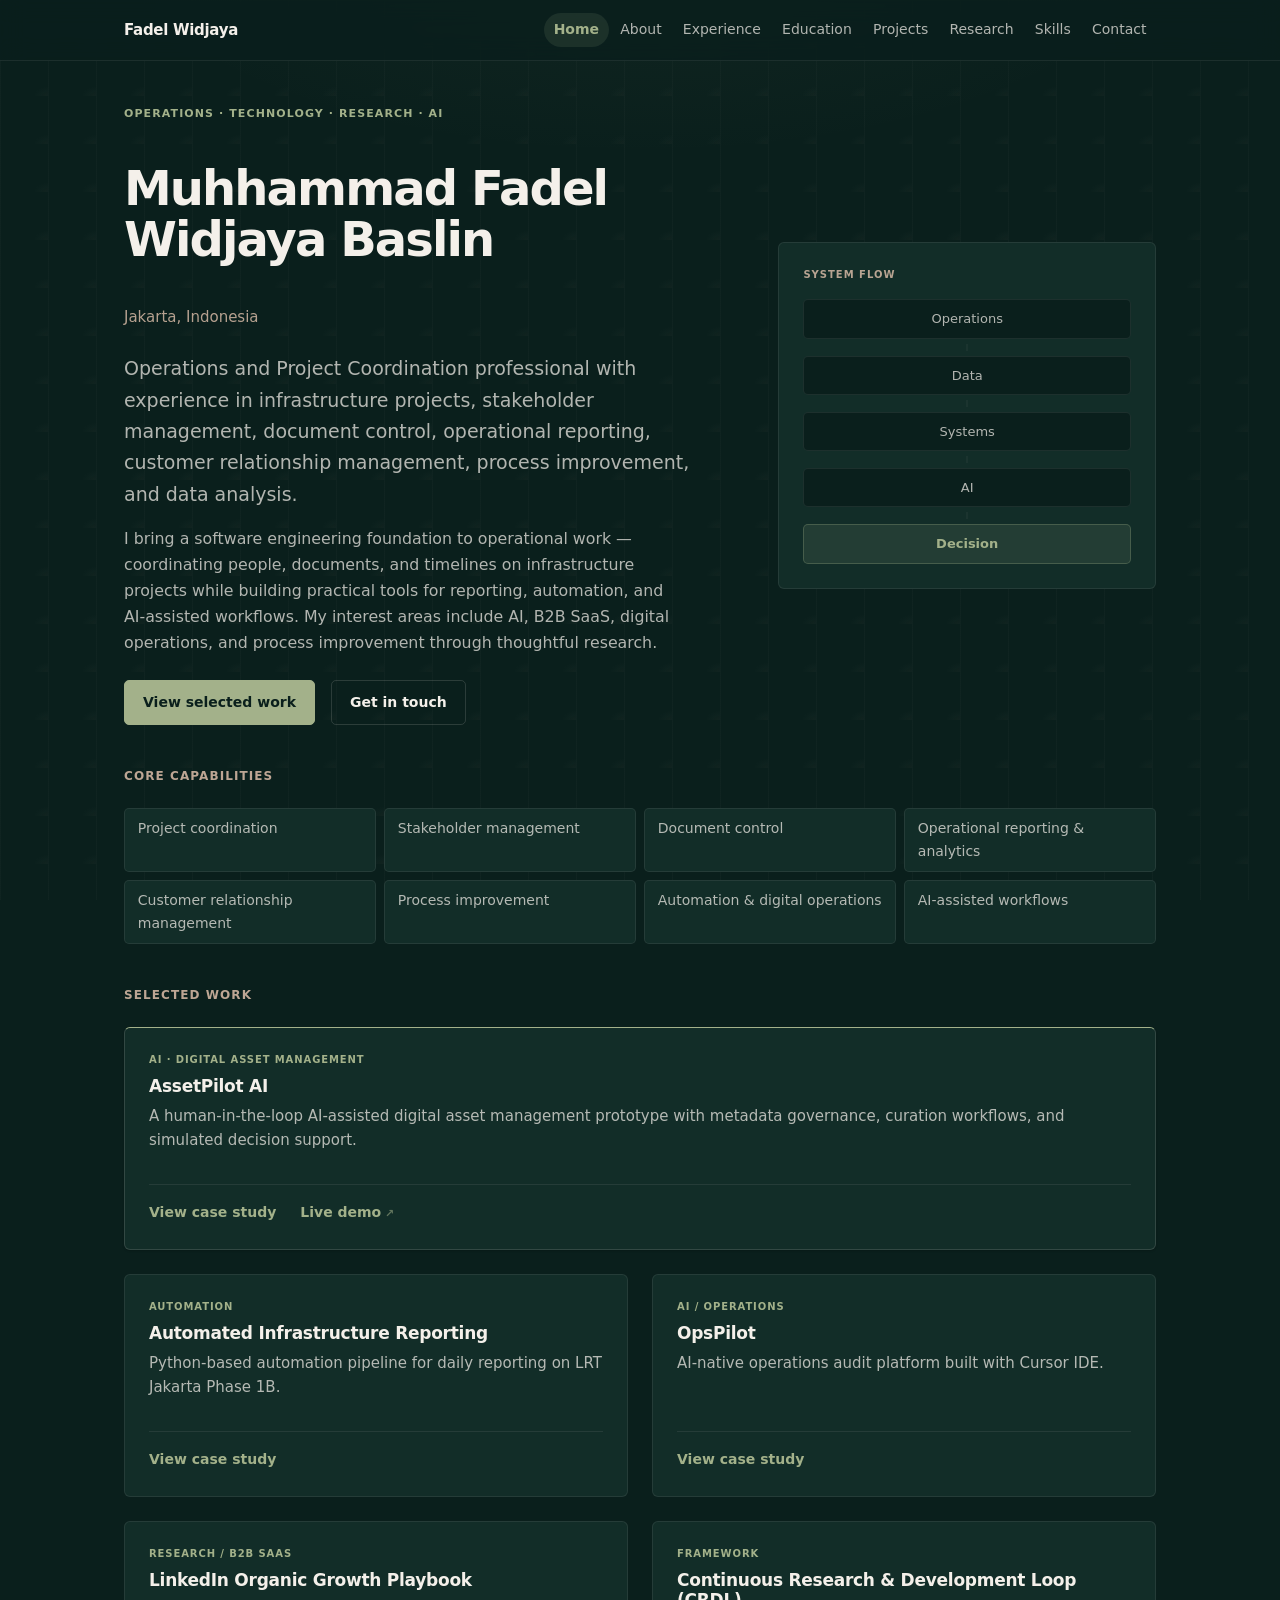
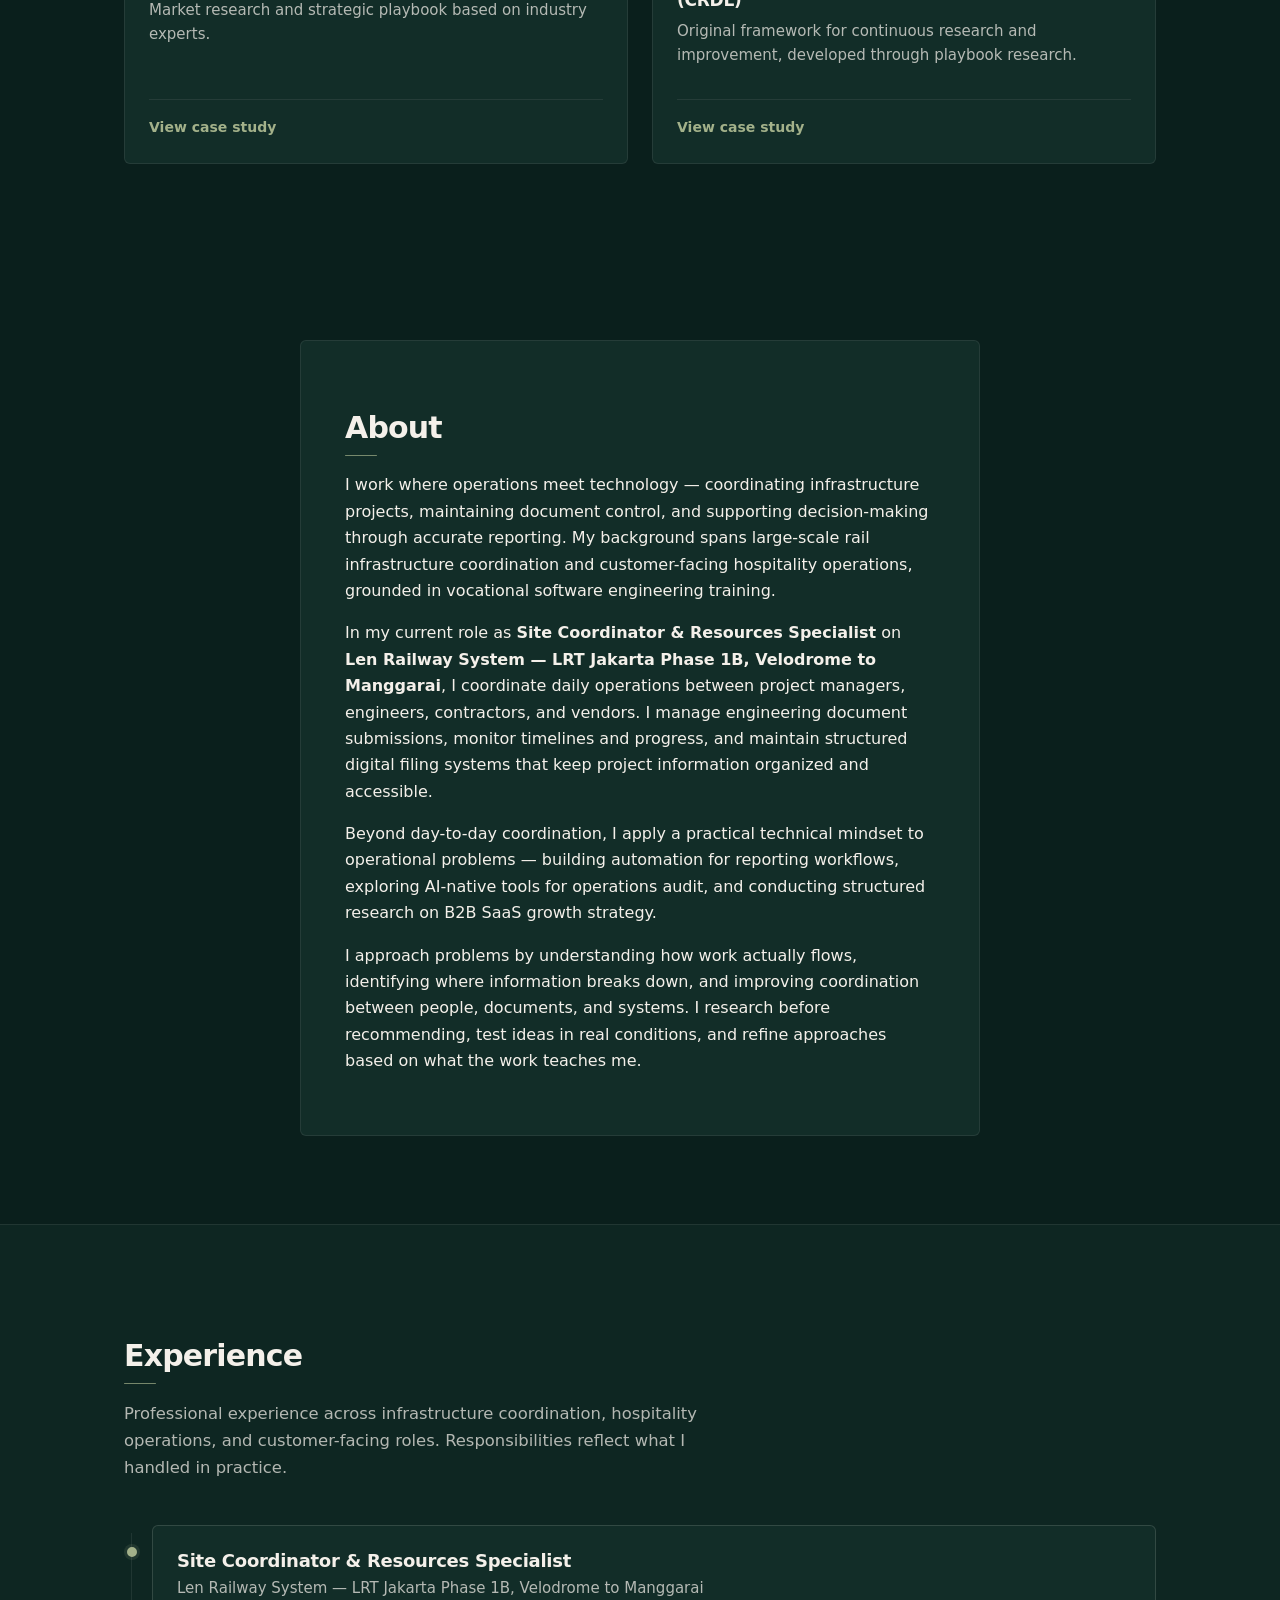
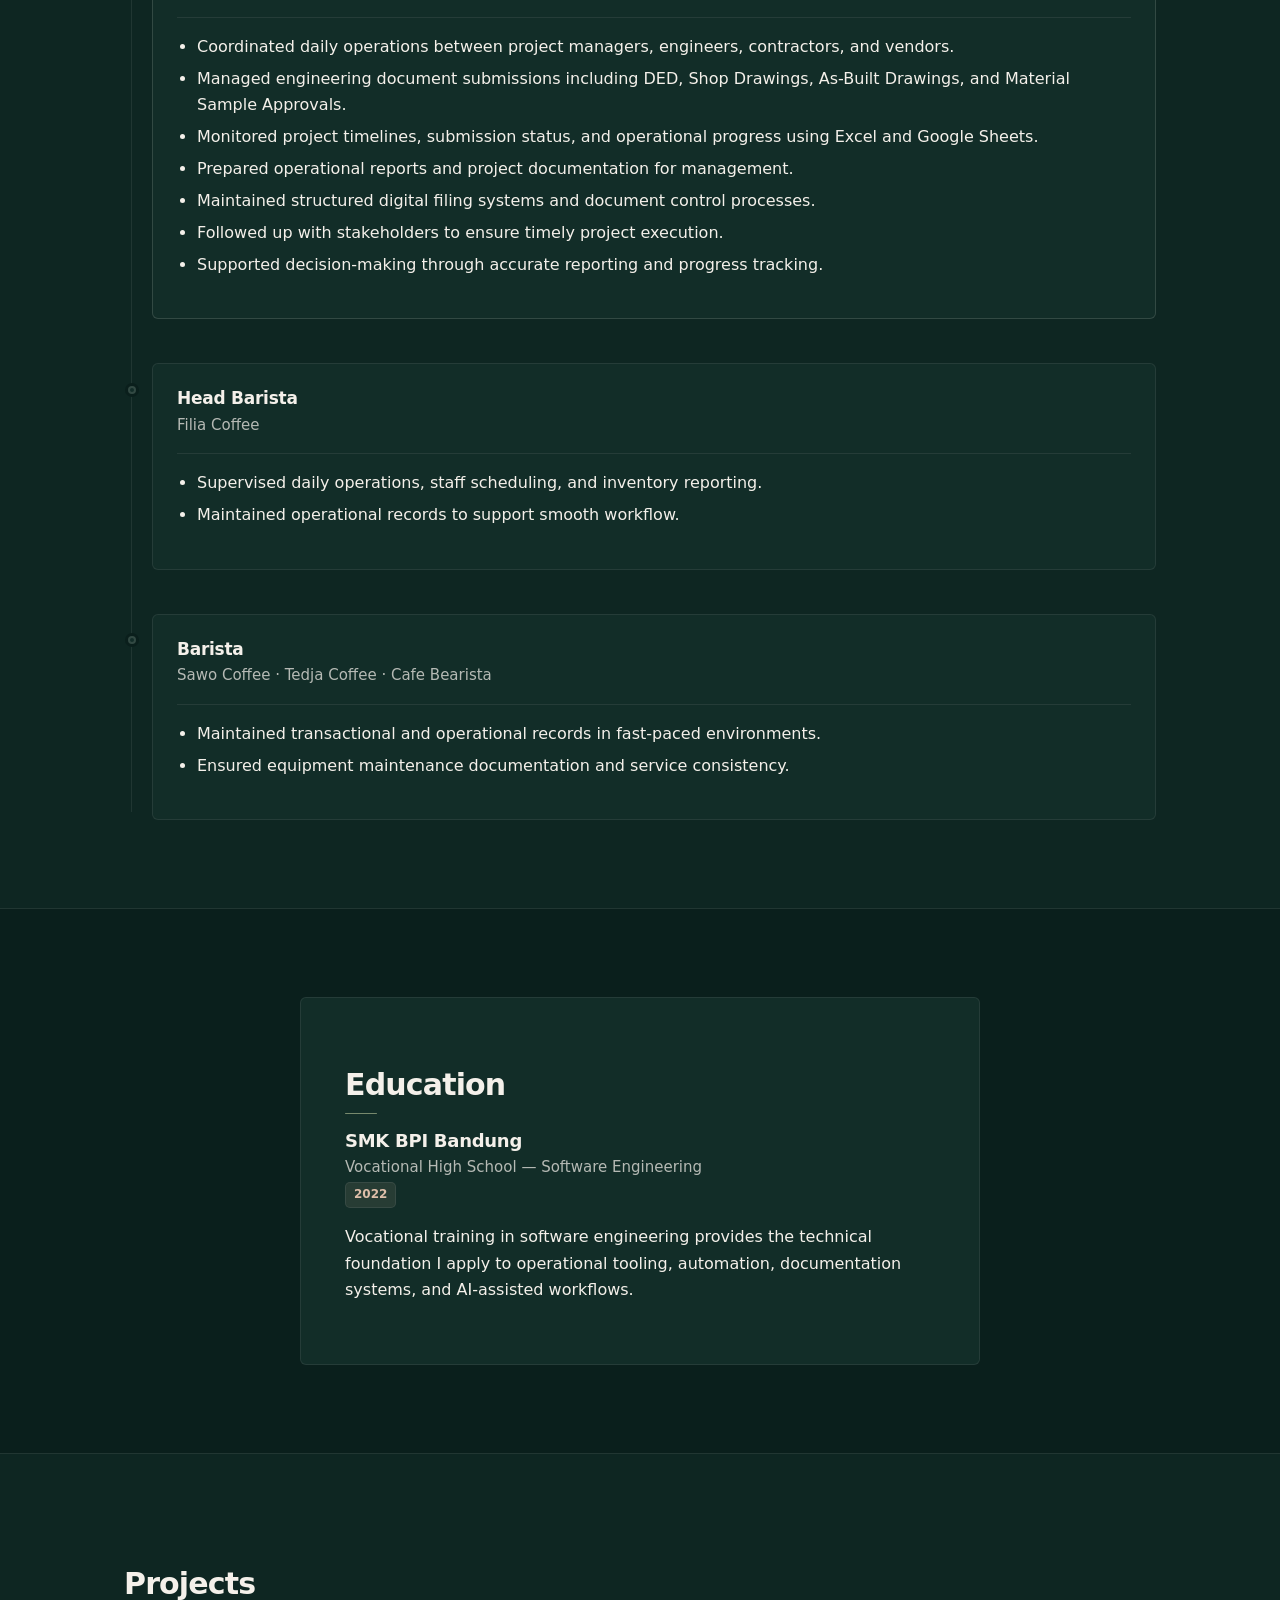
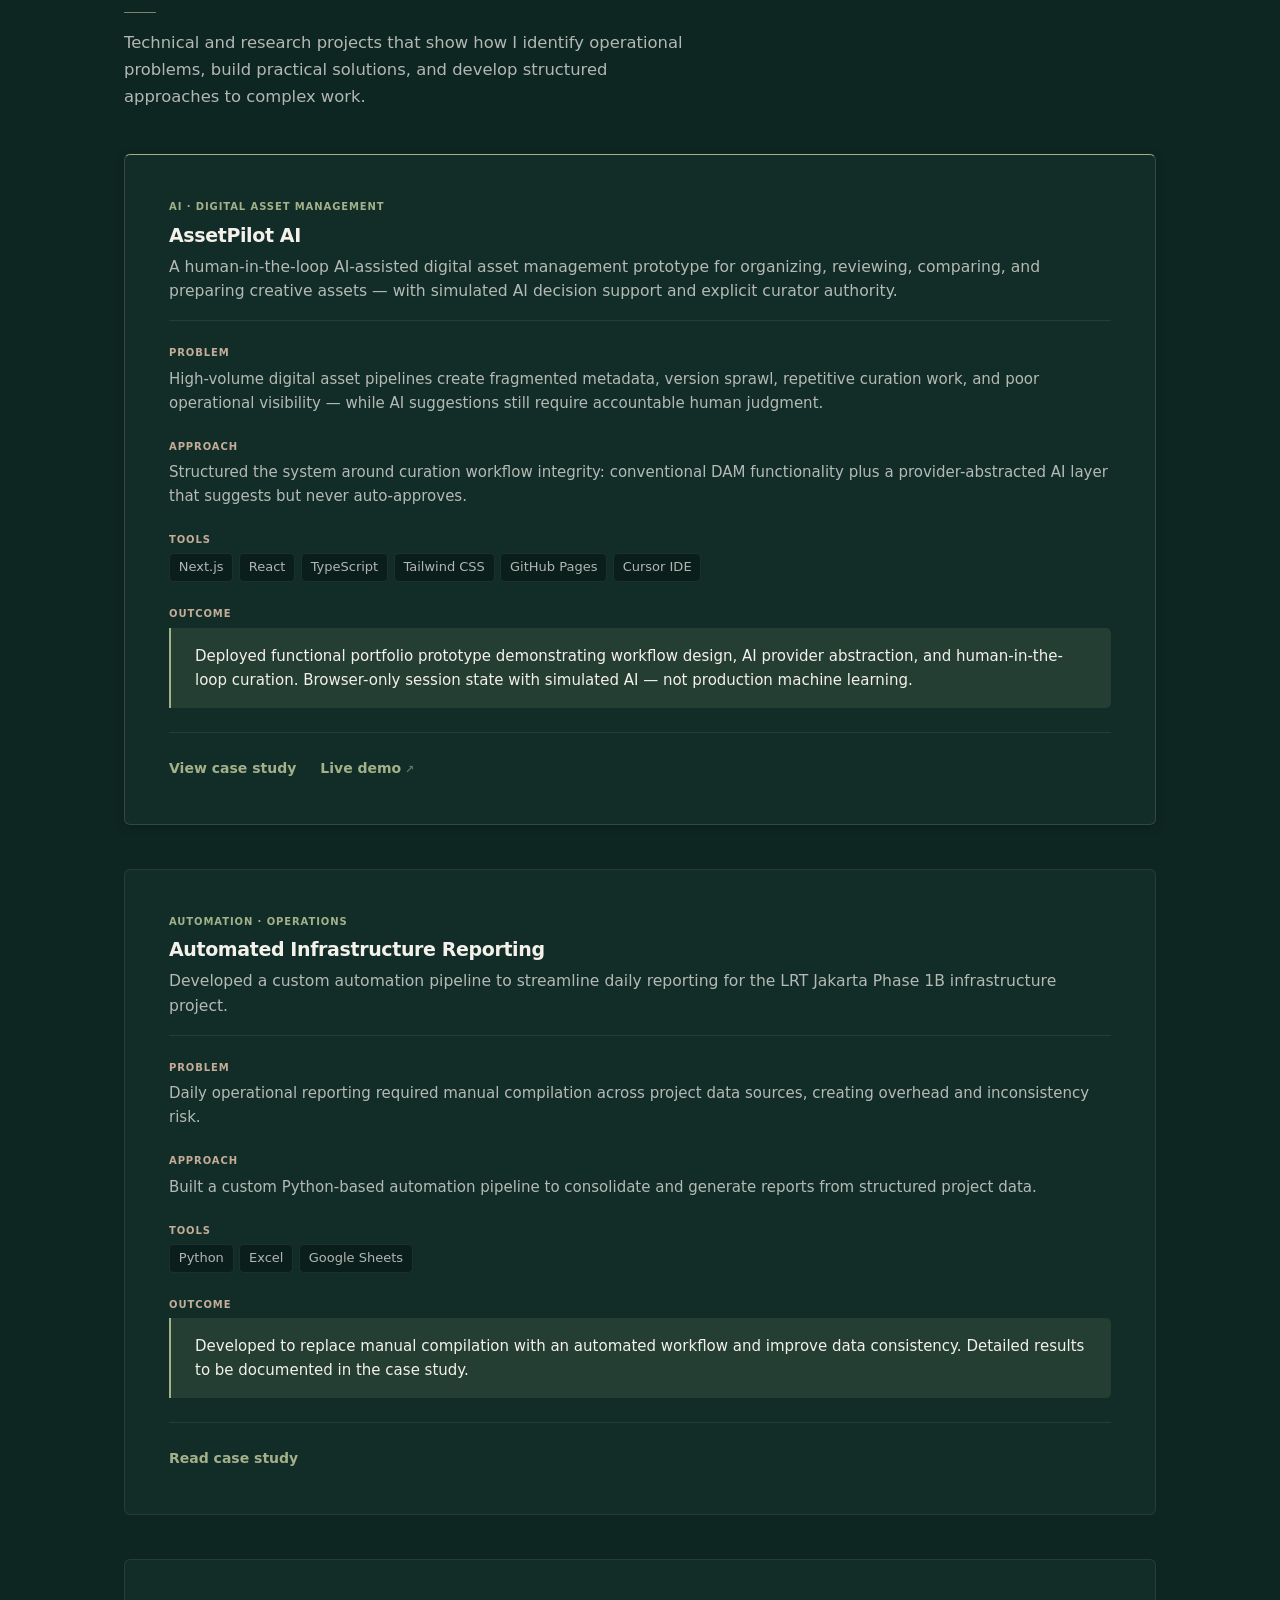
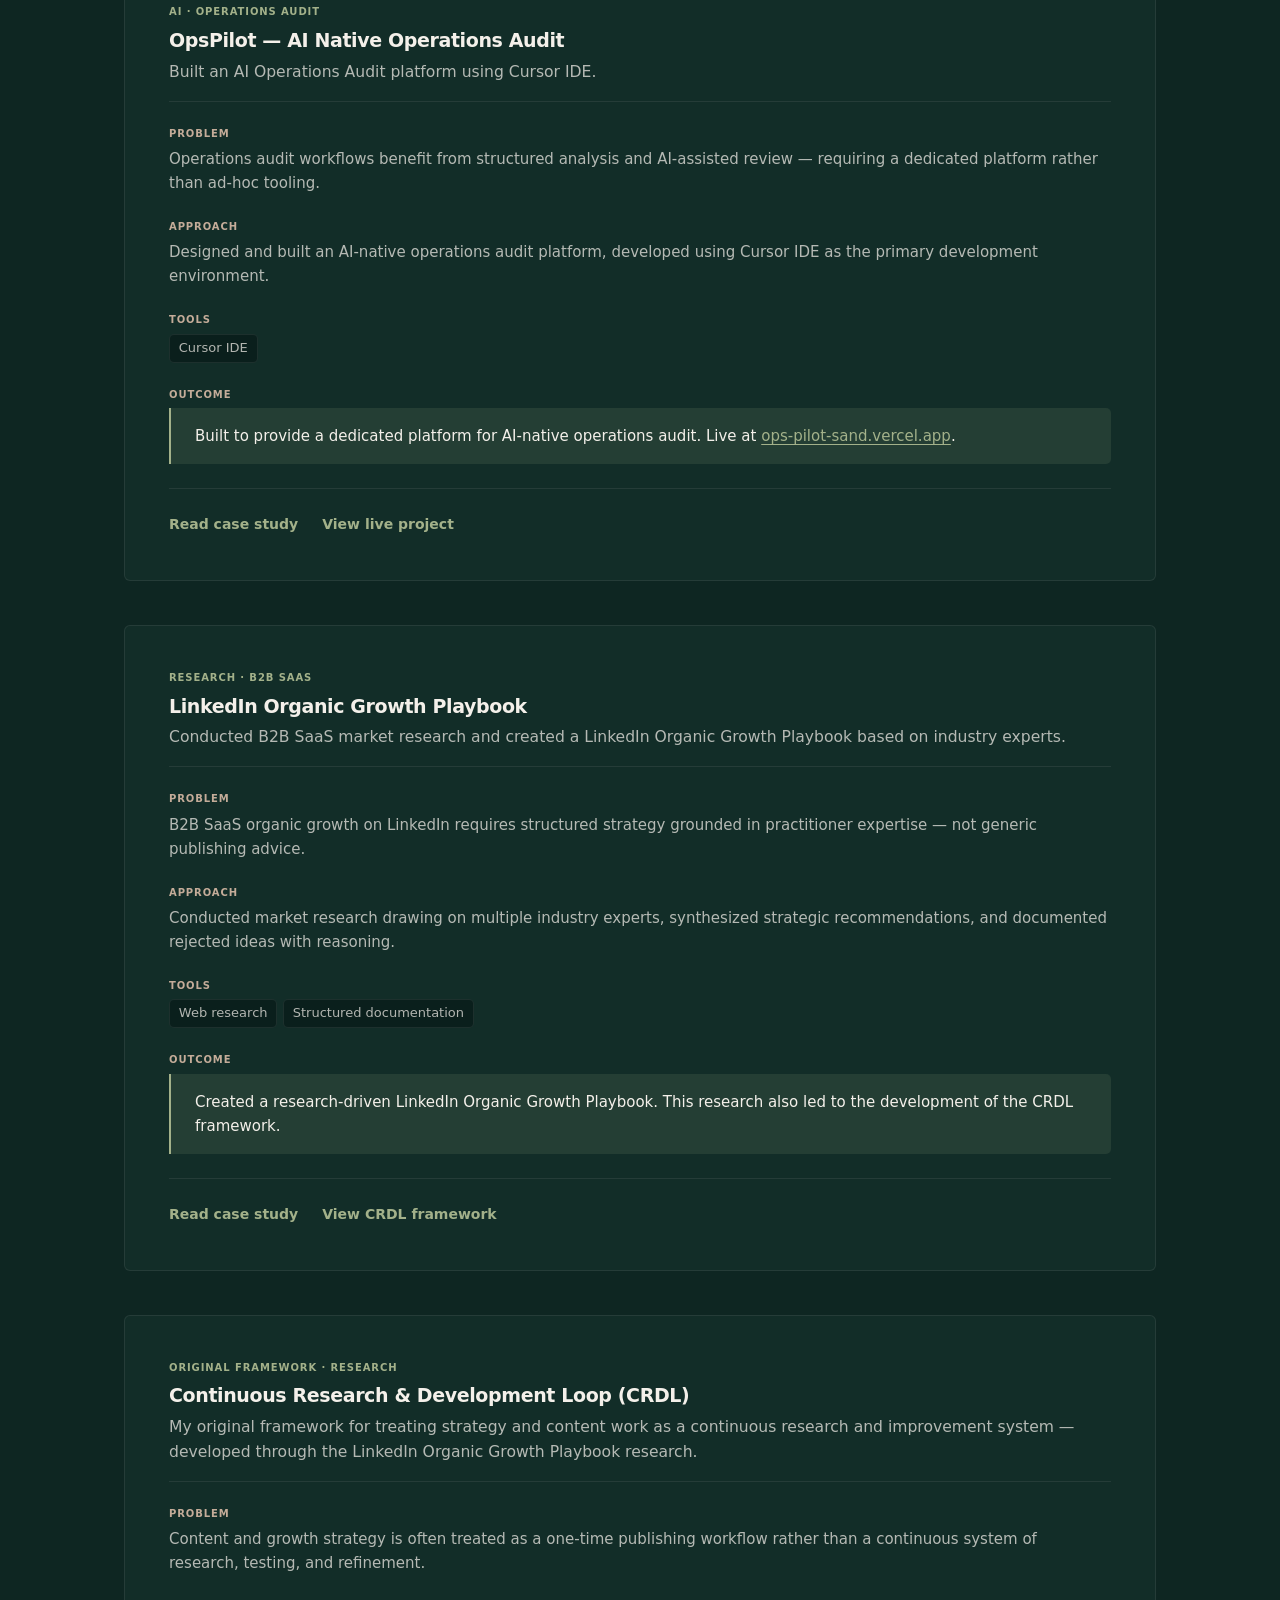
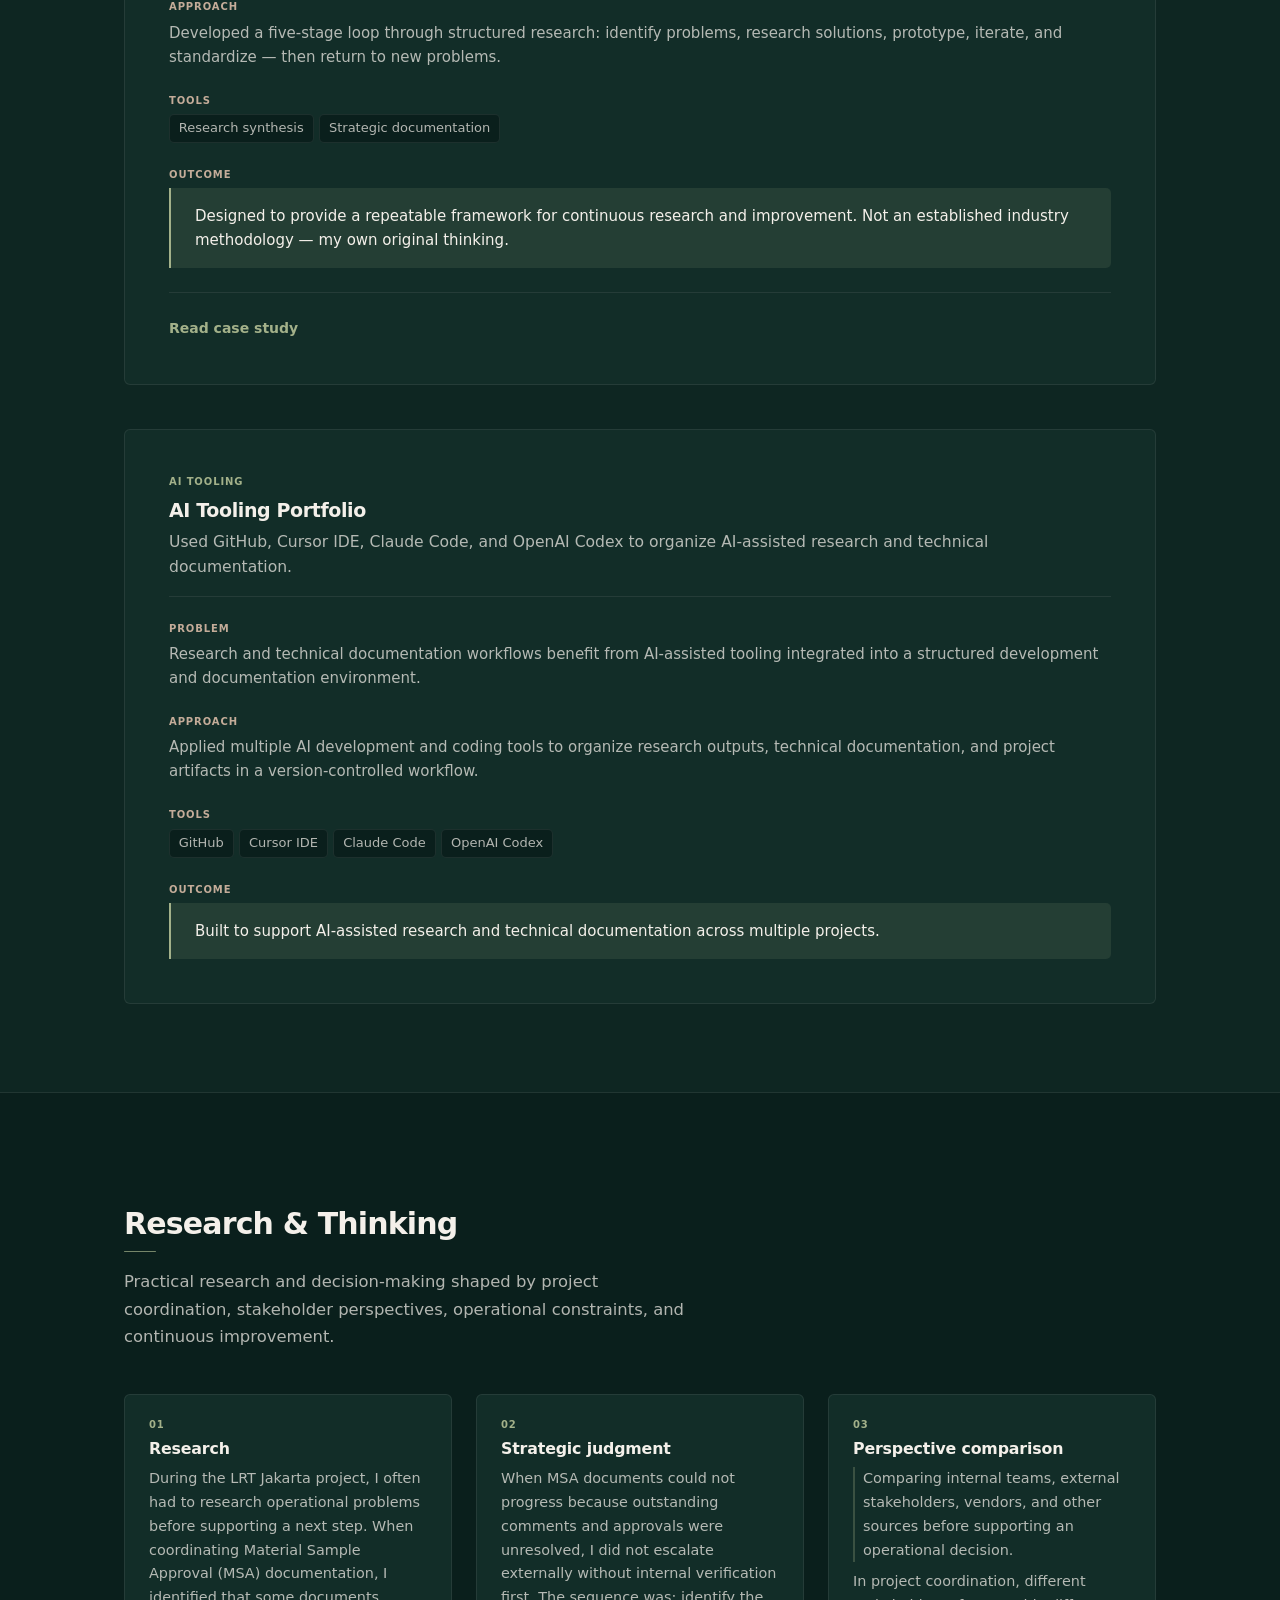
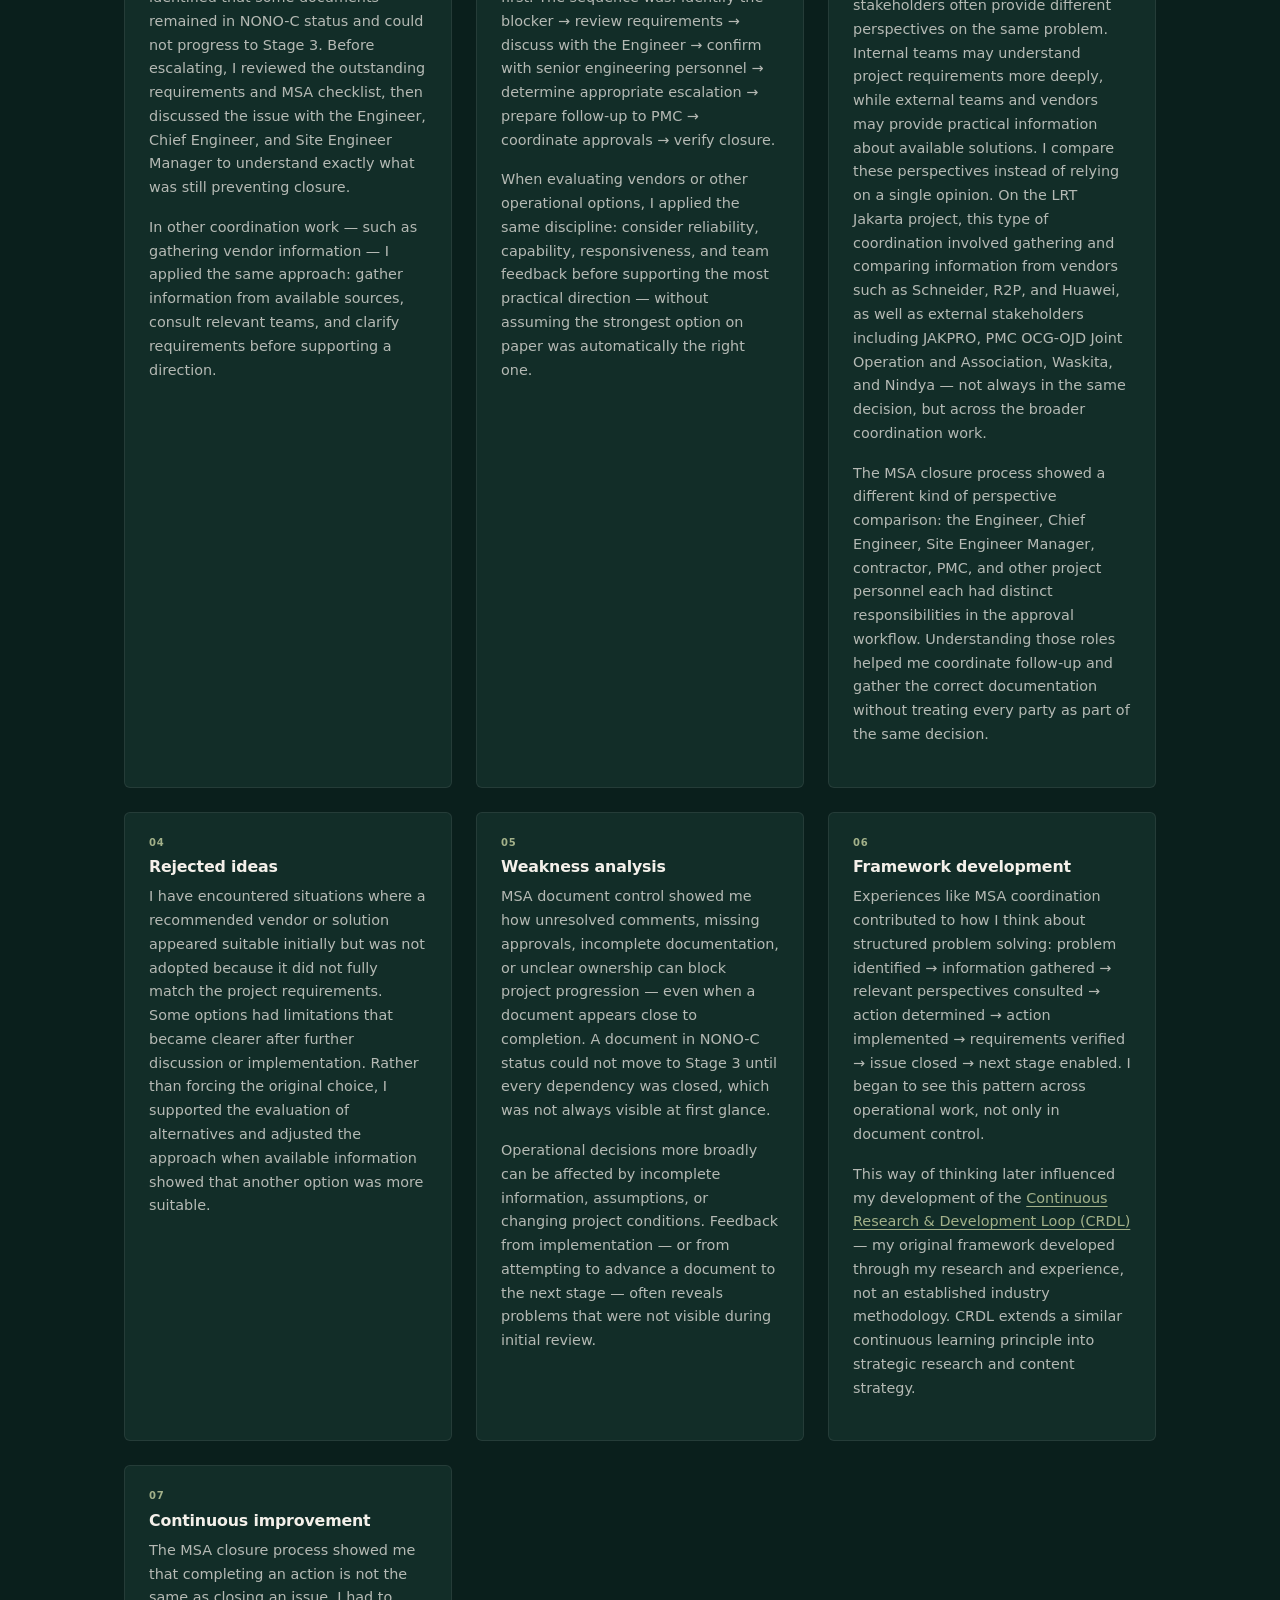
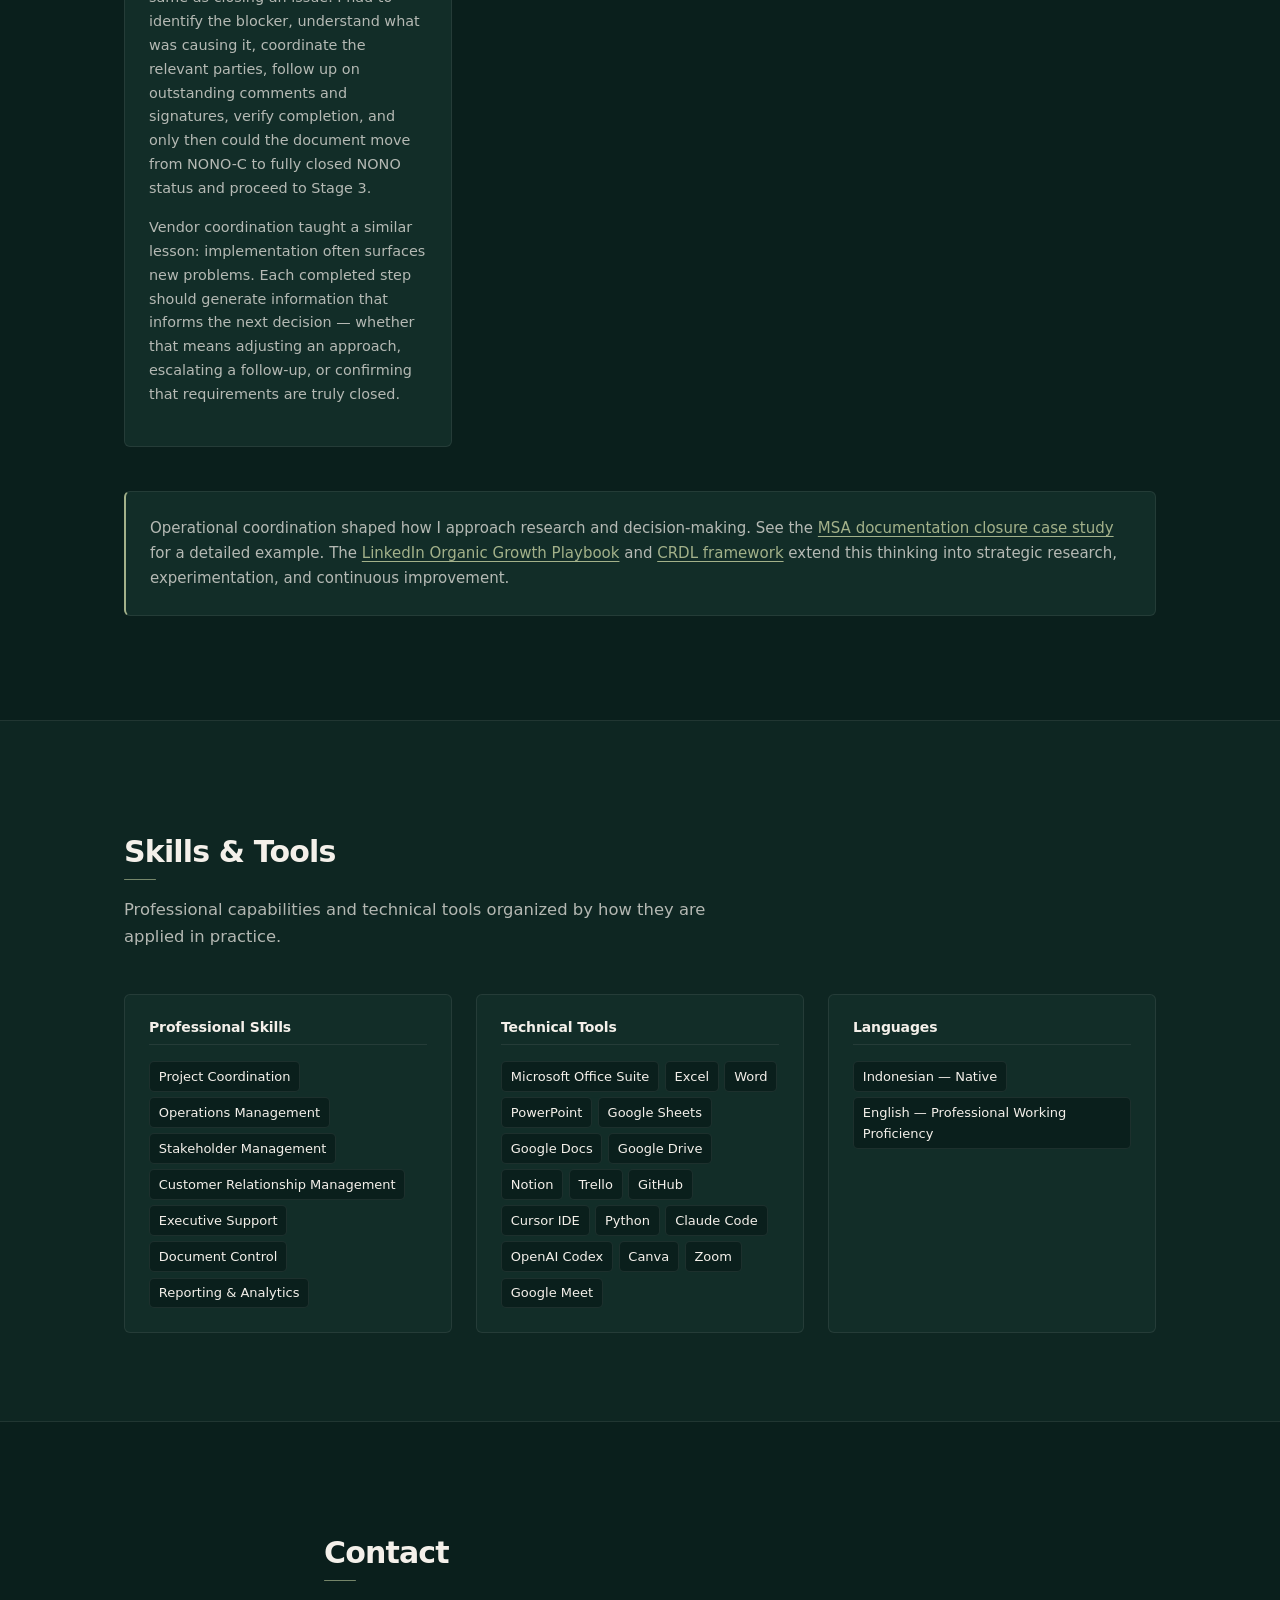
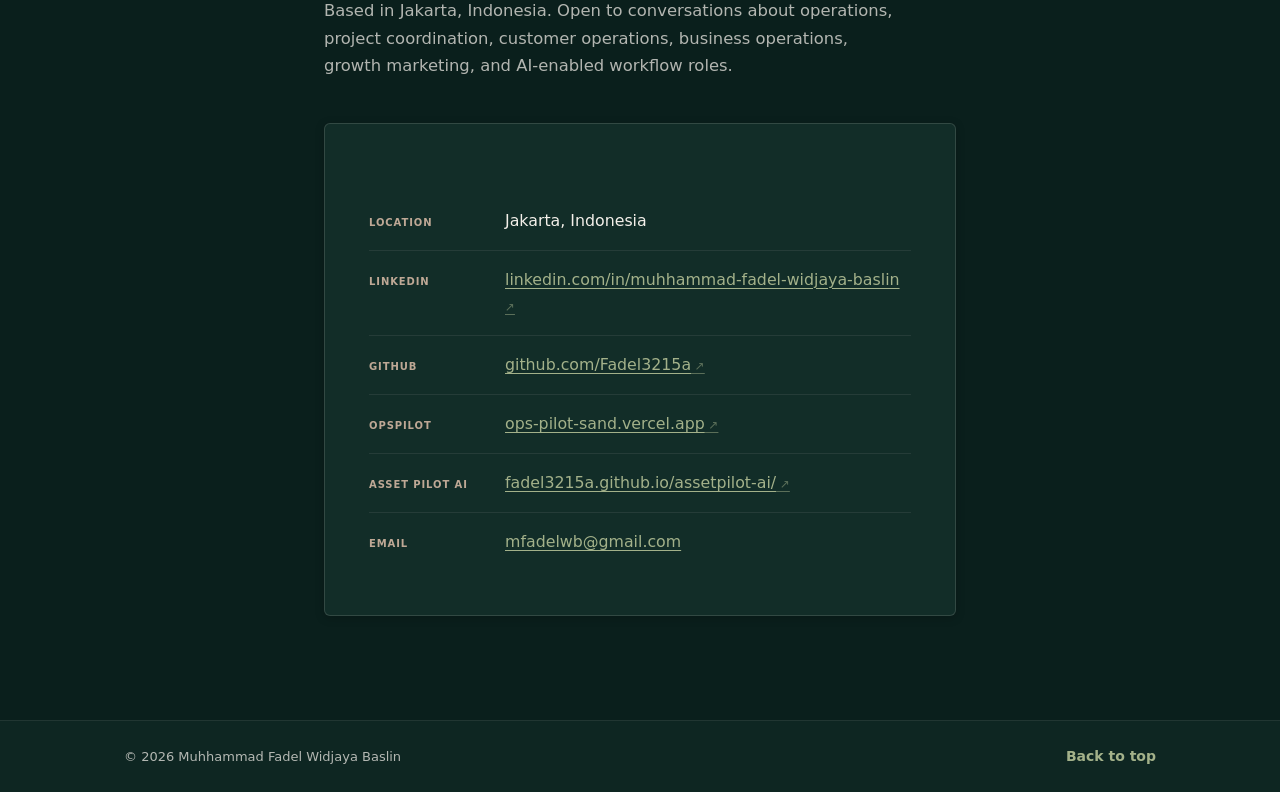
==== index.html @ 3b2e8d76 "Update AssetPilot AI Portfolio case study" ====
<!DOCTYPE html>
<html lang="en">
<head>
  <meta charset="UTF-8">
  <meta name="viewport" content="width=device-width, initial-scale=1.0">
  <meta name="description" content="Operations and Project Coordination professional — infrastructure projects, stakeholder management, document control, automation, and AI-assisted workflows. Jakarta, Indonesia.">
  <title>Muhhammad Fadel Widjaya Baslin — Operations & Project Coordination</title>
  <link rel="stylesheet" href="css/style.css">
</head>
<body>
  <a class="skip-link" href="#main">Skip to main content</a>

  <header class="site-header" id="top">
    <div class="container header-inner">
      <a class="logo" href="#top">Fadel Widjaya</a>

      <button
        class="nav-toggle"
        type="button"
        aria-expanded="false"
        aria-controls="site-nav"
        aria-label="Open navigation menu"
      >
        <span class="nav-toggle-bar"></span>
        <span class="nav-toggle-bar"></span>
        <span class="nav-toggle-bar"></span>
      </button>

      <nav class="site-nav" id="site-nav" aria-label="Primary">
        <ul class="nav-list">
          <li><a href="#home">Home</a></li>
          <li><a href="#about">About</a></li>
          <li><a href="#experience">Experience</a></li>
          <li><a href="#education">Education</a></li>
          <li><a href="#projects">Projects</a></li>
          <li><a href="#research">Research</a></li>
          <li><a href="#skills">Skills</a></li>
          <li><a href="#contact">Contact</a></li>
        </ul>
      </nav>
    </div>
  </header>

  <main id="main">
    <!-- Home -->
    <section class="section hero" id="home" aria-labelledby="home-heading">
      <div class="container">
        <div class="hero-grid">
          <div class="hero-content">
            <p class="eyebrow">Operations · Technology · Research · AI</p>
            <h1 id="home-heading">Muhhammad Fadel Widjaya Baslin</h1>
            <p class="hero-location">Jakarta, Indonesia</p>
            <p class="lead">
              Operations and Project Coordination professional with experience in infrastructure
              projects, stakeholder management, document control, operational reporting, customer
              relationship management, process improvement, and data analysis.
            </p>
            <p class="intro">
              I bring a software engineering foundation to operational work — coordinating people,
              documents, and timelines on infrastructure projects while building practical tools for
              reporting, automation, and AI-assisted workflows. My interest areas include AI, B2B SaaS,
              digital operations, and process improvement through thoughtful research.
            </p>

            <div class="hero-actions">
              <a class="btn btn-primary" href="#projects">View selected work</a>
              <a class="btn btn-secondary" href="#contact">Get in touch</a>
            </div>
          </div>

          <aside class="hero-visual" aria-hidden="true">
            <div class="system-map">
              <p class="system-map__title">System flow</p>
              <ol class="system-map__steps">
                <li class="system-map__step"><span>Operations</span></li>
                <li class="system-map__step"><span>Data</span></li>
                <li class="system-map__step"><span>Systems</span></li>
                <li class="system-map__step"><span>AI</span></li>
                <li class="system-map__step system-map__step--final"><span>Decision</span></li>
              </ol>
            </div>
          </aside>
        </div>

        <div class="capability-grid" aria-labelledby="capabilities-heading">
          <h2 id="capabilities-heading" class="section-subheading">Core capabilities</h2>
          <ul class="capability-list">
            <li>Project coordination</li>
            <li>Stakeholder management</li>
            <li>Document control</li>
            <li>Operational reporting &amp; analytics</li>
            <li>Customer relationship management</li>
            <li>Process improvement</li>
            <li>Automation &amp; digital operations</li>
            <li>AI-assisted workflows</li>
          </ul>
        </div>

        <div class="selected-work-preview" aria-labelledby="selected-work-heading">
          <h2 id="selected-work-heading" class="section-subheading">Selected work</h2>
          <div class="card-grid card-grid--compact">
            <article class="card card--featured">
              <p class="card-label">AI · Digital Asset Management</p>
              <h3>AssetPilot AI</h3>
              <p>A human-in-the-loop AI-assisted digital asset management prototype with metadata governance, curation workflows, and simulated decision support.</p>
              <div class="card-actions">
                <a class="text-link" href="projects/assetpilot-ai/">View case study</a>
                <a class="text-link text-link--external" href="https://fadel3215a.github.io/assetpilot-ai/" target="_blank" rel="noopener noreferrer">Live demo</a>
              </div>
            </article>
            <article class="card">
              <p class="card-label">Automation</p>
              <h3>Automated Infrastructure Reporting</h3>
              <p>Python-based automation pipeline for daily reporting on LRT Jakarta Phase 1B.</p>
              <div class="card-actions">
                <a class="text-link" href="projects/automated-infrastructure-reporting/">View case study</a>
              </div>
            </article>
            <article class="card">
              <p class="card-label">AI / Operations</p>
              <h3>OpsPilot</h3>
              <p>AI-native operations audit platform built with Cursor IDE.</p>
              <div class="card-actions">
                <a class="text-link" href="projects/opspilot/">View case study</a>
              </div>
            </article>
            <article class="card">
              <p class="card-label">Research / B2B SaaS</p>
              <h3>LinkedIn Organic Growth Playbook</h3>
              <p>Market research and strategic playbook based on industry experts.</p>
              <div class="card-actions">
                <a class="text-link" href="projects/linkedin-organic-growth-playbook/">View case study</a>
              </div>
            </article>
            <article class="card">
              <p class="card-label">Framework</p>
              <h3>Continuous Research &amp; Development Loop (CRDL)</h3>
              <p>Original framework for continuous research and improvement, developed through playbook research.</p>
              <div class="card-actions">
                <a class="text-link" href="projects/crdl/">View case study</a>
              </div>
            </article>
          </div>
        </div>
      </div>
    </section>

    <!-- About -->
    <section class="section" id="about" aria-labelledby="about-heading">
      <div class="container narrow content-panel">
        <h2 id="about-heading">About</h2>
        <p>
          I work where operations meet technology — coordinating infrastructure projects,
          maintaining document control, and supporting decision-making through accurate reporting.
          My background spans large-scale rail infrastructure coordination and customer-facing
          hospitality operations, grounded in vocational software engineering training.
        </p>
        <p>
          In my current role as <strong>Site Coordinator &amp; Resources Specialist</strong> on
          <strong>Len Railway System — LRT Jakarta Phase 1B, Velodrome to Manggarai</strong>, I
          coordinate daily operations between project managers, engineers, contractors, and vendors.
          I manage engineering document submissions, monitor timelines and progress, and maintain
          structured digital filing systems that keep project information organized and accessible.
        </p>
        <p>
          Beyond day-to-day coordination, I apply a practical technical mindset to operational
          problems — building automation for reporting workflows, exploring AI-native tools for
          operations audit, and conducting structured research on B2B SaaS growth strategy.
        </p>
        <p>
          I approach problems by understanding how work actually flows, identifying where information
          breaks down, and improving coordination between people, documents, and systems. I research
          before recommending, test ideas in real conditions, and refine approaches based on what
          the work teaches me.
        </p>
      </div>
    </section>

    <!-- Experience -->
    <section class="section section--alt" id="experience" aria-labelledby="experience-heading">
      <div class="container">
        <h2 id="experience-heading">Experience</h2>
        <p class="section-intro">
          Professional experience across infrastructure coordination, hospitality operations, and
          customer-facing roles. Responsibilities reflect what I handled in practice.
        </p>

        <div class="timeline">
          <article class="timeline-item timeline-item--primary">
            <div class="timeline-meta">
              <h3>Site Coordinator &amp; Resources Specialist</h3>
              <p class="org">Len Railway System — LRT Jakarta Phase 1B, Velodrome to Manggarai</p>
            </div>
            <ul>
              <li>Coordinated daily operations between project managers, engineers, contractors, and vendors.</li>
              <li>Managed engineering document submissions including DED, Shop Drawings, As-Built Drawings, and Material Sample Approvals.</li>
              <li>Monitored project timelines, submission status, and operational progress using Excel and Google Sheets.</li>
              <li>Prepared operational reports and project documentation for management.</li>
              <li>Maintained structured digital filing systems and document control processes.</li>
              <li>Followed up with stakeholders to ensure timely project execution.</li>
              <li>Supported decision-making through accurate reporting and progress tracking.</li>
            </ul>
          </article>

          <article class="timeline-item">
            <div class="timeline-meta">
              <h3>Head Barista</h3>
              <p class="org">Filia Coffee</p>
            </div>
            <ul>
              <li>Supervised daily operations, staff scheduling, and inventory reporting.</li>
              <li>Maintained operational records to support smooth workflow.</li>
            </ul>
          </article>

          <article class="timeline-item">
            <div class="timeline-meta">
              <h3>Barista</h3>
              <p class="org">Sawo Coffee · Tedja Coffee · Cafe Bearista</p>
            </div>
            <ul>
              <li>Maintained transactional and operational records in fast-paced environments.</li>
              <li>Ensured equipment maintenance documentation and service consistency.</li>
            </ul>
          </article>
        </div>
      </div>
    </section>

    <!-- Education -->
    <section class="section" id="education" aria-labelledby="education-heading">
      <div class="container narrow content-panel">
        <h2 id="education-heading">Education</h2>
        <article class="education-item">
          <h3>SMK BPI Bandung</h3>
          <p class="org">Vocational High School — Software Engineering</p>
          <p class="education-year">2022</p>
          <p>
            Vocational training in software engineering provides the technical foundation I apply
            to operational tooling, automation, documentation systems, and AI-assisted workflows.
          </p>
        </article>
      </div>
    </section>

    <!-- Projects -->
    <section class="section section--alt" id="projects" aria-labelledby="projects-heading">
      <div class="container">
        <h2 id="projects-heading">Projects</h2>
        <p class="section-intro">
          Technical and research projects that show how I identify operational problems, build
          practical solutions, and develop structured approaches to complex work.
        </p>

        <div class="project-grid">
          <article class="project-card project-card--featured" id="project-assetpilot">
            <header class="project-card-header">
              <p class="card-label">AI · Digital Asset Management</p>
              <h3>AssetPilot AI</h3>
              <p class="project-summary">
                A human-in-the-loop AI-assisted digital asset management prototype for organizing,
                reviewing, comparing, and preparing creative assets — with simulated AI decision
                support and explicit curator authority.
              </p>
            </header>
            <dl class="project-details">
              <div class="project-field">
                <dt>Problem</dt>
                <dd>High-volume digital asset pipelines create fragmented metadata, version sprawl, repetitive curation work, and poor operational visibility — while AI suggestions still require accountable human judgment.</dd>
              </div>
              <div class="project-field">
                <dt>Approach</dt>
                <dd>Structured the system around curation workflow integrity: conventional DAM functionality plus a provider-abstracted AI layer that suggests but never auto-approves.</dd>
              </div>
              <div class="project-field">
                <dt>Tools</dt>
                <dd>
                  <ul class="tag-list">
                    <li>Next.js</li>
                    <li>React</li>
                    <li>TypeScript</li>
                    <li>Tailwind CSS</li>
                    <li>GitHub Pages</li>
                    <li>Cursor IDE</li>
                  </ul>
                </dd>
              </div>
              <div class="project-field project-field--outcome">
                <dt>Outcome</dt>
                <dd>Deployed functional portfolio prototype demonstrating workflow design, AI provider abstraction, and human-in-the-loop curation. Browser-only session state with simulated AI — not production machine learning.</dd>
              </div>
            </dl>
            <footer class="project-card-footer">
              <a class="text-link" href="projects/assetpilot-ai/">View case study</a>
              <a class="text-link text-link--external" href="https://fadel3215a.github.io/assetpilot-ai/" target="_blank" rel="noopener noreferrer">Live demo</a>
            </footer>
          </article>

          <article class="project-card" id="project-automation">
            <header class="project-card-header">
              <p class="card-label">Automation · Operations</p>
              <h3>Automated Infrastructure Reporting</h3>
              <p class="project-summary">
                Developed a custom automation pipeline to streamline daily reporting for the
                LRT Jakarta Phase 1B infrastructure project.
              </p>
            </header>
            <dl class="project-details">
              <div class="project-field">
                <dt>Problem</dt>
                <dd>Daily operational reporting required manual compilation across project data sources, creating overhead and inconsistency risk.</dd>
              </div>
              <div class="project-field">
                <dt>Approach</dt>
                <dd>Built a custom Python-based automation pipeline to consolidate and generate reports from structured project data.</dd>
              </div>
              <div class="project-field">
                <dt>Tools</dt>
                <dd>
                  <ul class="tag-list">
                    <li>Python</li>
                    <li>Excel</li>
                    <li>Google Sheets</li>
                  </ul>
                </dd>
              </div>
              <div class="project-field project-field--outcome">
                <dt>Outcome</dt>
                <dd>Developed to replace manual compilation with an automated workflow and improve data consistency. Detailed results to be documented in the case study.</dd>
              </div>
            </dl>
            <footer class="project-card-footer">
              <a class="text-link" href="projects/automated-infrastructure-reporting/">Read case study</a>
            </footer>
          </article>

          <article class="project-card" id="project-opspilot">
            <header class="project-card-header">
              <p class="card-label">AI · Operations Audit</p>
              <h3>OpsPilot — AI Native Operations Audit</h3>
              <p class="project-summary">
                Built an AI Operations Audit platform using Cursor IDE.
              </p>
            </header>
            <dl class="project-details">
              <div class="project-field">
                <dt>Problem</dt>
                <dd>Operations audit workflows benefit from structured analysis and AI-assisted review — requiring a dedicated platform rather than ad-hoc tooling.</dd>
              </div>
              <div class="project-field">
                <dt>Approach</dt>
                <dd>Designed and built an AI-native operations audit platform, developed using Cursor IDE as the primary development environment.</dd>
              </div>
              <div class="project-field">
                <dt>Tools</dt>
                <dd>
                  <ul class="tag-list">
                    <li>Cursor IDE</li>
                  </ul>
                </dd>
              </div>
              <div class="project-field project-field--outcome">
                <dt>Outcome</dt>
                <dd>Built to provide a dedicated platform for AI-native operations audit. Live at <a href="https://ops-pilot-sand.vercel.app" target="_blank" rel="noopener noreferrer">ops-pilot-sand.vercel.app</a>.</dd>
              </div>
            </dl>
            <footer class="project-card-footer">
              <a class="text-link" href="projects/opspilot/">Read case study</a>
              <a class="text-link" href="https://ops-pilot-sand.vercel.app" target="_blank" rel="noopener noreferrer">View live project</a>
            </footer>
          </article>

          <article class="project-card" id="project-playbook">
            <header class="project-card-header">
              <p class="card-label">Research · B2B SaaS</p>
              <h3>LinkedIn Organic Growth Playbook</h3>
              <p class="project-summary">
                Conducted B2B SaaS market research and created a LinkedIn Organic Growth Playbook
                based on industry experts.
              </p>
            </header>
            <dl class="project-details">
              <div class="project-field">
                <dt>Problem</dt>
                <dd>B2B SaaS organic growth on LinkedIn requires structured strategy grounded in practitioner expertise — not generic publishing advice.</dd>
              </div>
              <div class="project-field">
                <dt>Approach</dt>
                <dd>Conducted market research drawing on multiple industry experts, synthesized strategic recommendations, and documented rejected ideas with reasoning.</dd>
              </div>
              <div class="project-field">
                <dt>Tools</dt>
                <dd>
                  <ul class="tag-list">
                    <li>Web research</li>
                    <li>Structured documentation</li>
                  </ul>
                </dd>
              </div>
              <div class="project-field project-field--outcome">
                <dt>Outcome</dt>
                <dd>Created a research-driven LinkedIn Organic Growth Playbook. This research also led to the development of the CRDL framework.</dd>
              </div>
            </dl>
            <footer class="project-card-footer">
              <a class="text-link" href="projects/linkedin-organic-growth-playbook/">Read case study</a>
              <a class="text-link" href="projects/crdl/">View CRDL framework</a>
            </footer>
          </article>

          <article class="project-card" id="project-crdl">
            <header class="project-card-header">
              <p class="card-label">Original Framework · Research</p>
              <h3>Continuous Research &amp; Development Loop (CRDL)</h3>
              <p class="project-summary">
                My original framework for treating strategy and content work as a continuous
                research and improvement system — developed through the LinkedIn Organic Growth
                Playbook research.
              </p>
            </header>
            <dl class="project-details">
              <div class="project-field">
                <dt>Problem</dt>
                <dd>Content and growth strategy is often treated as a one-time publishing workflow rather than a continuous system of research, testing, and refinement.</dd>
              </div>
              <div class="project-field">
                <dt>Approach</dt>
                <dd>Developed a five-stage loop through structured research: identify problems, research solutions, prototype, iterate, and standardize — then return to new problems.</dd>
              </div>
              <div class="project-field">
                <dt>Tools</dt>
                <dd>
                  <ul class="tag-list">
                    <li>Research synthesis</li>
                    <li>Strategic documentation</li>
                  </ul>
                </dd>
              </div>
              <div class="project-field project-field--outcome">
                <dt>Outcome</dt>
                <dd>Designed to provide a repeatable framework for continuous research and improvement. Not an established industry methodology — my own original thinking.</dd>
              </div>
            </dl>
            <footer class="project-card-footer">
              <a class="text-link" href="projects/crdl/">Read case study</a>
            </footer>
          </article>

          <article class="project-card" id="project-ai-tooling">
            <header class="project-card-header">
              <p class="card-label">AI Tooling</p>
              <h3>AI Tooling Portfolio</h3>
              <p class="project-summary">
                Used GitHub, Cursor IDE, Claude Code, and OpenAI Codex to organize AI-assisted
                research and technical documentation.
              </p>
            </header>
            <dl class="project-details">
              <div class="project-field">
                <dt>Problem</dt>
                <dd>Research and technical documentation workflows benefit from AI-assisted tooling integrated into a structured development and documentation environment.</dd>
              </div>
              <div class="project-field">
                <dt>Approach</dt>
                <dd>Applied multiple AI development and coding tools to organize research outputs, technical documentation, and project artifacts in a version-controlled workflow.</dd>
              </div>
              <div class="project-field">
                <dt>Tools</dt>
                <dd>
                  <ul class="tag-list">
                    <li>GitHub</li>
                    <li>Cursor IDE</li>
                    <li>Claude Code</li>
                    <li>OpenAI Codex</li>
                  </ul>
                </dd>
              </div>
              <div class="project-field project-field--outcome">
                <dt>Outcome</dt>
                <dd>Built to support AI-assisted research and technical documentation across multiple projects.</dd>
              </div>
            </dl>
          </article>
        </div>
      </div>
    </section>

    <!-- Research & Thinking -->
    <section class="section" id="research" aria-labelledby="research-heading">
      <div class="container">
        <h2 id="research-heading">Research &amp; Thinking</h2>
        <p class="section-intro">
          Practical research and decision-making shaped by project coordination, stakeholder
          perspectives, operational constraints, and continuous improvement.
        </p>

        <div class="research-grid">
          <article class="research-card">
            <h3>Research</h3>
            <p>
              During the LRT Jakarta project, I often had to research operational problems before
              supporting a next step. When coordinating Material Sample Approval (MSA) documentation,
              I identified that some documents remained in NONO-C status and could not progress to
              Stage 3. Before escalating, I reviewed the outstanding requirements and MSA checklist,
              then discussed the issue with the Engineer, Chief Engineer, and Site Engineer Manager
              to understand exactly what was still preventing closure.
            </p>
            <p>
              In other coordination work — such as gathering vendor information — I applied the same
              approach: gather information from available sources, consult relevant teams, and clarify
              requirements before supporting a direction.
            </p>
          </article>

          <article class="research-card">
            <h3>Strategic judgment</h3>
            <p>
              When MSA documents could not progress because outstanding comments and approvals were
              unresolved, I did not escalate externally without internal verification first. The
              sequence was: identify the blocker → review requirements → discuss with the Engineer
              → confirm with senior engineering personnel → determine appropriate escalation →
              prepare follow-up to PMC → coordinate approvals → verify closure.
            </p>
            <p>
              When evaluating vendors or other operational options, I applied the same discipline:
              consider reliability, capability, responsiveness, and team feedback before supporting
              the most practical direction — without assuming the strongest option on paper was
              automatically the right one.
            </p>
          </article>

          <article class="research-card">
            <h3>Perspective comparison</h3>
            <p class="research-card-intro">
              Comparing internal teams, external stakeholders, vendors, and other sources before
              supporting an operational decision.
            </p>
            <p>
              In project coordination, different stakeholders often provide different perspectives on
              the same problem. Internal teams may understand project requirements more deeply, while
              external teams and vendors may provide practical information about available solutions.
              I compare these perspectives instead of relying on a single opinion. On the LRT Jakarta
              project, this type of coordination involved gathering and comparing information from
              vendors such as Schneider, R2P, and Huawei, as well as external stakeholders including
              JAKPRO, PMC OCG-OJD Joint Operation and Association, Waskita, and Nindya — not always
              in the same decision, but across the broader coordination work.
            </p>
            <p>
              The MSA closure process showed a different kind of perspective comparison: the Engineer,
              Chief Engineer, Site Engineer Manager, contractor, PMC, and other project personnel each
              had distinct responsibilities in the approval workflow. Understanding those roles helped
              me coordinate follow-up and gather the correct documentation without treating every party
              as part of the same decision.
            </p>
          </article>

          <article class="research-card">
            <h3>Rejected ideas</h3>
            <p>
              I have encountered situations where a recommended vendor or solution appeared suitable
              initially but was not adopted because it did not fully match the project requirements.
              Some options had limitations that became clearer after further discussion or
              implementation. Rather than forcing the original choice, I supported the evaluation of
              alternatives and adjusted the approach when available information showed that another
              option was more suitable.
            </p>
          </article>

          <article class="research-card">
            <h3>Weakness analysis</h3>
            <p>
              MSA document control showed me how unresolved comments, missing approvals, incomplete
              documentation, or unclear ownership can block project progression — even when a document
              appears close to completion. A document in NONO-C status could not move to Stage 3 until
              every dependency was closed, which was not always visible at first glance.
            </p>
            <p>
              Operational decisions more broadly can be affected by incomplete information, assumptions,
              or changing project conditions. Feedback from implementation — or from attempting to
              advance a document to the next stage — often reveals problems that were not visible
              during initial review.
            </p>
          </article>

          <article class="research-card">
            <h3>Framework development</h3>
            <p>
              Experiences like MSA coordination contributed to how I think about structured problem
              solving: problem identified → information gathered → relevant perspectives consulted →
              action determined → action implemented → requirements verified → issue closed → next
              stage enabled. I began to see this pattern across operational work, not only in document
              control.
            </p>
            <p>
              This way of thinking later influenced my development of the
              <a href="projects/crdl/">Continuous Research &amp; Development Loop (CRDL)</a> — my
              original framework developed through my research and experience, not an established
              industry methodology. CRDL extends a similar continuous learning principle into strategic
              research and content strategy.
            </p>
          </article>

          <article class="research-card">
            <h3>Continuous improvement</h3>
            <p>
              The MSA closure process showed me that completing an action is not the same as closing
              an issue. I had to identify the blocker, understand what was causing it, coordinate the
              relevant parties, follow up on outstanding comments and signatures, verify completion,
              and only then could the document move from NONO-C to fully closed NONO status and
              proceed to Stage 3.
            </p>
            <p>
              Vendor coordination taught a similar lesson: implementation often surfaces new problems.
              Each completed step should generate information that informs the next decision — whether
              that means adjusting an approach, escalating a follow-up, or confirming that requirements
              are truly closed.
            </p>
          </article>
        </div>

        <p class="research-note">
          Operational coordination shaped how I approach research and decision-making. See the
          <a href="projects/closing-msa-documentation/">MSA documentation closure case study</a>
          for a detailed example. The
          <a href="projects/linkedin-organic-growth-playbook/">LinkedIn Organic Growth Playbook</a>
          and <a href="projects/crdl/">CRDL framework</a> extend this thinking into strategic
          research, experimentation, and continuous improvement.
        </p>
      </div>
    </section>

    <!-- Skills -->
    <section class="section section--alt" id="skills" aria-labelledby="skills-heading">
      <div class="container">
        <h2 id="skills-heading">Skills &amp; Tools</h2>
        <p class="section-intro">
          Professional capabilities and technical tools organized by how they are applied in practice.
        </p>

        <div class="skills-grid">
          <article class="skill-category">
            <h3>Professional Skills</h3>
            <ul>
              <li>Project Coordination</li>
              <li>Operations Management</li>
              <li>Stakeholder Management</li>
              <li>Customer Relationship Management</li>
              <li>Executive Support</li>
              <li>Document Control</li>
              <li>Reporting &amp; Analytics</li>
            </ul>
          </article>

          <article class="skill-category">
            <h3>Technical Tools</h3>
            <ul>
              <li>Microsoft Office Suite</li>
              <li>Excel</li>
              <li>Word</li>
              <li>PowerPoint</li>
              <li>Google Sheets</li>
              <li>Google Docs</li>
              <li>Google Drive</li>
              <li>Notion</li>
              <li>Trello</li>
              <li>GitHub</li>
              <li>Cursor IDE</li>
              <li>Python</li>
              <li>Claude Code</li>
              <li>OpenAI Codex</li>
              <li>Canva</li>
              <li>Zoom</li>
              <li>Google Meet</li>
            </ul>
          </article>

          <article class="skill-category">
            <h3>Languages</h3>
            <ul>
              <li>Indonesian — Native</li>
              <li>English — Professional Working Proficiency</li>
            </ul>
          </article>
        </div>
      </div>
    </section>

    <!-- Contact -->
    <section class="section section--contact" id="contact" aria-labelledby="contact-heading">
      <div class="container narrow">
        <h2 id="contact-heading">Contact</h2>
        <p class="section-intro">
          Based in Jakarta, Indonesia. Open to conversations about operations, project coordination,
          customer operations, business operations, growth marketing, and AI-enabled workflow roles.
        </p>

        <div class="contact-card contact-card--cta">
          <ul class="contact-list">
            <li>
              <span class="contact-label">Location</span>
              <span class="contact-value">Jakarta, Indonesia</span>
            </li>
            <li>
              <span class="contact-label">LinkedIn</span>
              <span class="contact-value">
                <a class="contact-link contact-link--external" href="https://linkedin.com/in/muhhammad-fadel-widjaya-baslin" target="_blank" rel="noopener noreferrer">linkedin.com/in/muhhammad-fadel-widjaya-baslin</a>
              </span>
            </li>
            <li>
              <span class="contact-label">GitHub</span>
              <span class="contact-value">
                <a class="contact-link contact-link--external" href="https://github.com/Fadel3215a" target="_blank" rel="noopener noreferrer">github.com/Fadel3215a</a>
              </span>
            </li>
            <li>
              <span class="contact-label">OpsPilot</span>
              <span class="contact-value">
                <a class="contact-link contact-link--external" href="https://ops-pilot-sand.vercel.app" target="_blank" rel="noopener noreferrer">ops-pilot-sand.vercel.app</a>
              </span>
            </li>
            <li>
              <span class="contact-label">Asset Pilot AI</span>
              <span class="contact-value">
                <a class="contact-link contact-link--external" href="https://fadel3215a.github.io/assetpilot-ai/" target="_blank" rel="noopener noreferrer">fadel3215a.github.io/assetpilot-ai/</a>
              </span>
            </li>
            <li>
              <span class="contact-label">Email</span>
              <span class="contact-value">
                <a href="mailto:mfadelwb@gmail.com">mfadelwb@gmail.com</a>
              </span>
            </li>
          </ul>
        </div>
      </div>
    </section>
  </main>

  <footer class="site-footer">
    <div class="container footer-inner">
      <p>&copy; <span id="year"></span> Muhhammad Fadel Widjaya Baslin</p>
      <a class="text-link" href="#top">Back to top</a>
    </div>
  </footer>

  <script src="js/script.js"></script>
</body>
</html>
---- css/style.css ----
/* ==========================================================================
   Design tokens — Deep Forest & Cream editorial aesthetic
   ========================================================================== */

:root {
  /* Core palette */
  --bg: #0a1f1c;
  --surface: #122d28;
  --text: #f4f0ea;
  --accent: #a3b18a;
  --accent-secondary: #ddbea9;

  /* Surfaces (60/30/10) */
  --color-bg: var(--bg);
  --color-bg-alt: #0e2622;
  --color-surface: var(--surface);
  --color-surface-hover: #163530;
  --color-surface-translucent: rgba(18, 45, 40, 0.92);

  /* Text */
  --color-text: var(--text);
  --color-text-muted: rgba(244, 240, 234, 0.72);
  --color-text-light: rgba(221, 190, 169, 0.82);
  --color-placeholder: rgba(244, 240, 234, 0.45);

  /* Accent — used sparingly */
  --color-accent: var(--accent);
  --color-accent-hover: #b5c49e;
  --color-accent-strong: #b5c49e;
  --color-accent-soft: rgba(163, 177, 138, 0.12);
  --color-accent-border: rgba(163, 177, 138, 0.28);

  /* Secondary accent — metadata & subtle details */
  --color-accent-secondary: var(--accent-secondary);
  --color-accent-secondary-soft: rgba(221, 190, 169, 0.1);

  /* Borders */
  --color-border: rgba(244, 240, 234, 0.08);
  --color-border-strong: rgba(244, 240, 234, 0.14);

  /* Buttons */
  --color-btn-primary-text: #0a1f1c;

  --font-sans: "Segoe UI", system-ui, -apple-system, BlinkMacSystemFont, sans-serif;
  --font-mono: "Cascadia Code", "Consolas", monospace;

  --space-xs: 0.5rem;
  --space-sm: 1rem;
  --space-md: 1.5rem;
  --space-lg: 2.75rem;
  --space-xl: 5.5rem;

  --radius: 6px;
  --radius-sm: 5px;
  --shadow: 0 1px 2px rgba(0, 0, 0, 0.18);
  --shadow-md: 0 2px 10px rgba(0, 0, 0, 0.22);
  --shadow-lg: 0 4px 16px rgba(0, 0, 0, 0.28);

  --max-width: 1080px;
  --header-height: 3.75rem;
  --transition: 0.2s ease;
}

*,
*::before,
*::after {
  box-sizing: border-box;
}

html {
  scroll-behavior: smooth;
  scroll-padding-top: calc(var(--header-height) + 1rem);
}

body {
  margin: 0;
  font-family: var(--font-sans);
  font-size: 1rem;
  line-height: 1.65;
  color: var(--color-text);
  background-color: var(--color-bg);
  background-image:
    radial-gradient(ellipse 80% 50% at 50% -10%, rgba(163, 177, 138, 0.06), transparent 55%),
    radial-gradient(ellipse 60% 40% at 100% 100%, rgba(221, 190, 169, 0.03), transparent 50%),
    linear-gradient(to right, rgba(244, 240, 234, 0.025) 1px, transparent 1px),
    linear-gradient(to bottom, rgba(244, 240, 234, 0.025) 1px, transparent 1px);
  background-size: 100% 100%, 48px 48px, 48px 48px;
  background-attachment: fixed;
}

img {
  max-width: 100%;
  height: auto;
  display: block;
}

ul,
ol {
  padding-left: 1.25rem;
}

li + li {
  margin-top: 0.35rem;
}

a {
  color: var(--color-accent);
  text-decoration-thickness: 1px;
  text-underline-offset: 3px;
  transition: color var(--transition);
}

a:hover,
a:focus-visible {
  color: var(--color-accent-hover);
}

h1,
h2,
h3,
h4 {
  line-height: 1.2;
  font-weight: 600;
  color: var(--color-text);
}

h1 {
  font-size: clamp(2.25rem, 5.5vw, 3rem);
  letter-spacing: -0.04em;
  line-height: 1.06;
}

h2 {
  font-size: clamp(1.375rem, 2.8vw, 1.875rem);
  letter-spacing: -0.028em;
  margin-bottom: var(--space-sm);
}

h2::after {
  content: "";
  display: block;
  width: 2rem;
  height: 1px;
  margin-top: 0.6rem;
  background: var(--color-accent);
  border-radius: 1px;
  opacity: 0.7;
}

h3 {
  font-size: 1.0625rem;
  margin-top: 0;
  letter-spacing: -0.015em;
}

h4 {
  font-size: 0.75rem;
  text-transform: uppercase;
  letter-spacing: 0.08em;
  color: var(--color-accent-secondary);
  margin-bottom: var(--space-xs);
  opacity: 0.9;
}

p {
  margin-top: 0;
  margin-bottom: var(--space-sm);
}

/* ==========================================================================
   Layout
   ========================================================================== */

.container {
  width: 100%;
  max-width: var(--max-width);
  margin-inline: auto;
  padding-inline: var(--space-md);
}

.container.narrow {
  max-width: 680px;
}

.section {
  padding-block: var(--space-xl);
  position: relative;
}

.section--alt {
  background-color: var(--color-bg-alt);
  border-block: 1px solid var(--color-border);
}

.section--contact {
  background: var(--color-bg);
  padding-bottom: calc(var(--space-xl) + var(--space-sm));
}

.section-intro {
  color: var(--color-text-muted);
  max-width: 56ch;
  margin-bottom: var(--space-lg);
  font-size: 1.025rem;
  line-height: 1.65;
}

.section-subheading {
  font-size: 0.75rem;
  font-weight: 600;
  letter-spacing: 0.09em;
  text-transform: uppercase;
  color: var(--color-accent-secondary);
  opacity: 0.85;
  margin-top: var(--space-lg);
  margin-bottom: var(--space-md);
}

.section-subheading::after {
  display: none;
}

.content-panel {
  background: var(--color-surface);
  border: 1px solid var(--color-border);
  border-radius: var(--radius);
  padding: var(--space-lg);
}

.eyebrow {
  font-size: 0.6875rem;
  font-weight: 600;
  letter-spacing: 0.1em;
  text-transform: uppercase;
  color: var(--color-accent);
  margin-bottom: var(--space-sm);
}

.hero-location {
  font-size: 0.9375rem;
  color: var(--color-text-light);
  margin-bottom: var(--space-md);
  font-weight: 500;
}

.lead {
  font-size: clamp(1.0625rem, 2vw, 1.1875rem);
  color: var(--color-text-muted);
  max-width: 56ch;
  line-height: 1.65;
}

.intro {
  max-width: 56ch;
  color: var(--color-text-muted);
  font-size: 0.9875rem;
  line-height: 1.65;
}

.placeholder,
.placeholder-note {
  color: var(--color-placeholder);
  font-style: italic;
}

.placeholder-note {
  font-size: 0.9rem;
  margin-top: var(--space-sm);
  margin-bottom: 0;
}

.skip-link {
  position: absolute;
  top: -100%;
  left: var(--space-sm);
  z-index: 200;
  padding: var(--space-xs) var(--space-sm);
  background: var(--color-accent);
  color: var(--color-btn-primary-text);
  text-decoration: none;
  border-radius: var(--radius-sm);
}

.skip-link:focus {
  top: var(--space-sm);
}

/* ==========================================================================
   Scroll reveal
   ========================================================================== */

.reveal {
  opacity: 0;
  transform: translateY(10px);
  transition: opacity 0.35s ease, transform 0.35s ease;
}

.reveal.is-visible {
  opacity: 1;
  transform: translateY(0);
}

/* ==========================================================================
   Header
   ========================================================================== */

.site-header {
  position: sticky;
  top: 0;
  z-index: 100;
  background: rgba(10, 31, 28, 0.86);
  backdrop-filter: blur(12px);
  -webkit-backdrop-filter: blur(12px);
  border-bottom: 1px solid var(--color-border);
  transition: background var(--transition), border-color var(--transition);
}

.header-inner {
  display: flex;
  align-items: center;
  justify-content: space-between;
  min-height: var(--header-height);
  gap: var(--space-sm);
}

.logo {
  font-weight: 600;
  font-size: 0.9375rem;
  letter-spacing: -0.02em;
  color: var(--color-text);
  text-decoration: none;
  white-space: nowrap;
}

.logo:hover,
.logo:focus-visible {
  color: var(--color-accent);
}

.nav-toggle {
  display: flex;
  flex-direction: column;
  justify-content: center;
  gap: 5px;
  width: 2.25rem;
  height: 2.25rem;
  padding: 0;
  border: 1px solid var(--color-border);
  border-radius: var(--radius-sm);
  background: var(--color-surface);
  cursor: pointer;
  transition: border-color var(--transition), background var(--transition);
}

.nav-toggle:hover {
  border-color: var(--color-border-strong);
  background: var(--color-surface-hover);
}

.nav-toggle-bar {
  display: block;
  width: 16px;
  height: 1.5px;
  margin-inline: auto;
  background: var(--color-text);
  transition: transform 0.18s ease, opacity 0.18s ease;
}

.nav-toggle[aria-expanded="true"] .nav-toggle-bar:nth-child(1) {
  transform: translateY(6.5px) rotate(45deg);
}

.nav-toggle[aria-expanded="true"] .nav-toggle-bar:nth-child(2) {
  opacity: 0;
}

.nav-toggle[aria-expanded="true"] .nav-toggle-bar:nth-child(3) {
  transform: translateY(-6.5px) rotate(-45deg);
}

.site-nav {
  display: none;
  position: absolute;
  top: 100%;
  left: 0;
  right: 0;
  background: rgba(10, 31, 28, 0.97);
  backdrop-filter: blur(12px);
  border-bottom: 1px solid var(--color-border);
  box-shadow: var(--shadow-md);
}

.site-nav.is-open {
  display: block;
}

.nav-list {
  list-style: none;
  margin: 0;
  padding: var(--space-sm) var(--space-md);
}

.nav-list li + li {
  margin-top: 0;
}

.nav-list a {
  display: block;
  padding: 0.5rem 0;
  color: var(--color-text-muted);
  text-decoration: none;
  font-size: 0.875rem;
  font-weight: 500;
  transition: color var(--transition), background var(--transition);
}

.nav-list a:hover,
.nav-list a:focus-visible {
  color: var(--color-text);
}

.nav-list a.is-active {
  color: var(--color-accent);
  font-weight: 600;
}

@media (min-width: 768px) {
  .nav-toggle {
    display: none;
  }

  .site-nav {
    display: block;
    position: static;
    background: none;
    border: none;
    box-shadow: none;
    backdrop-filter: none;
  }

  .nav-list {
    display: flex;
    gap: 0.125rem;
    padding: 0;
  }

  .nav-list a {
    padding: 0.35rem 0.6rem;
    border-radius: 999px;
  }

  .nav-list a.is-active {
    background: var(--color-accent-soft);
    color: var(--color-accent);
  }
}

/* ==========================================================================
   Hero
   ========================================================================== */

.hero {
  padding-top: var(--space-lg);
  padding-bottom: var(--space-xl);
}

.hero-grid {
  display: grid;
  gap: var(--space-lg);
  align-items: center;
  margin-bottom: var(--space-lg);
}

@media (min-width: 900px) {
  .hero-grid {
    grid-template-columns: 1.2fr 0.8fr;
    gap: var(--space-xl);
  }
}

.hero-actions {
  display: flex;
  flex-wrap: wrap;
  gap: var(--space-sm);
  margin-top: var(--space-md);
}

.btn {
  display: inline-flex;
  align-items: center;
  justify-content: center;
  padding: 0.625rem 1.125rem;
  font-size: 0.875rem;
  font-weight: 550;
  text-decoration: none;
  border-radius: var(--radius-sm);
  border: 1px solid transparent;
  cursor: pointer;
  transition: background-color var(--transition), border-color var(--transition),
    box-shadow var(--transition), transform var(--transition), color var(--transition);
}

.btn:hover {
  transform: translateY(-1px);
}

.btn-primary {
  background: var(--color-accent);
  color: var(--color-btn-primary-text);
  border-color: var(--color-accent);
}

.btn-primary:hover,
.btn-primary:focus-visible {
  background: var(--color-accent-hover);
  border-color: var(--color-accent-hover);
  color: var(--color-btn-primary-text);
}

.btn-secondary {
  background: transparent;
  color: var(--color-text);
  border-color: var(--color-border-strong);
}

.btn-secondary:hover,
.btn-secondary:focus-visible {
  border-color: var(--color-accent-border);
  background: var(--color-accent-soft);
  color: var(--color-text);
}

.text-link {
  font-size: 0.875rem;
  font-weight: 550;
  text-decoration: none;
  color: var(--color-accent);
}

.text-link:hover,
.text-link:focus-visible {
  color: var(--color-accent-hover);
  text-decoration: underline;
}

.text-link--external::after {
  content: " ↗";
  font-size: 0.78em;
  opacity: 0.55;
}

/* System map */

.system-map {
  background: var(--color-surface);
  border: 1px solid var(--color-border);
  border-radius: var(--radius);
  padding: var(--space-md);
}

.system-map__title {
  font-size: 0.625rem;
  font-weight: 600;
  letter-spacing: 0.1em;
  text-transform: uppercase;
  color: var(--color-text-light);
  margin: 0 0 var(--space-sm);
}

.system-map__steps {
  list-style: none;
  padding: 0;
  margin: 0;
}

.system-map__step {
  position: relative;
  margin: 0;
}

.system-map__step + .system-map__step {
  margin-top: 0.3rem;
  padding-top: 0.75rem;
}

.system-map__step + .system-map__step::before {
  content: "";
  position: absolute;
  top: 0;
  left: 50%;
  transform: translateX(-50%);
  width: 1px;
  height: 0.45rem;
  background: var(--color-border);
}

.system-map__step span {
  display: block;
  text-align: center;
  padding: 0.5rem 0.7rem;
  font-size: 0.8125rem;
  font-weight: 500;
  color: var(--color-text-muted);
  background: var(--color-bg);
  border: 1px solid var(--color-border);
  border-radius: var(--radius-sm);
  transition: border-color var(--transition), background var(--transition), color var(--transition);
}

.system-map__step--final span {
  background: var(--color-accent-soft);
  border-color: var(--color-accent-border);
  color: var(--color-accent);
  font-weight: 600;
}

.system-map__step:hover span {
  border-color: var(--color-accent-border);
  color: var(--color-text);
}

/* ==========================================================================
   Capabilities
   ========================================================================== */

.capability-list {
  display: grid;
  grid-template-columns: 1fr;
  gap: var(--space-xs);
  list-style: none;
  padding: 0;
  margin: 0;
}

.capability-list li {
  padding: 0.5rem 0.8rem;
  background: var(--color-surface);
  border: 1px solid var(--color-border);
  border-radius: var(--radius-sm);
  font-size: 0.875rem;
  margin: 0;
  color: var(--color-text-muted);
  transition: border-color var(--transition), transform var(--transition), background var(--transition), color var(--transition);
}

.capability-list li:hover {
  border-color: var(--color-border-strong);
  transform: translateY(-1px);
  color: var(--color-text);
  background: var(--color-surface-hover);
}

@media (min-width: 600px) {
  .capability-list {
    grid-template-columns: repeat(2, 1fr);
  }
}

@media (min-width: 900px) {
  .capability-list {
    grid-template-columns: repeat(4, 1fr);
  }
}

/* ==========================================================================
   Cards
   ========================================================================== */

.card-grid {
  display: grid;
  gap: var(--space-md);
}

.card-grid--compact {
  margin-top: var(--space-sm);
}

@media (min-width: 700px) {
  .card-grid {
    grid-template-columns: repeat(2, 1fr);
  }

  .card-grid--compact .card--featured {
    grid-column: 1 / -1;
  }
}

.card {
  background: var(--color-surface);
  border: 1px solid var(--color-border);
  border-radius: var(--radius);
  padding: var(--space-md);
  transition: border-color var(--transition), box-shadow var(--transition), transform var(--transition);
  display: flex;
  flex-direction: column;
}

.card:hover {
  border-color: var(--color-border-strong);
  box-shadow: var(--shadow);
  transform: translateY(-1px);
}

.card--featured {
  border-color: var(--color-border-strong);
  border-top: 1px solid var(--color-accent);
  padding-top: calc(var(--space-md) - 0px);
  box-shadow: var(--shadow);
}

.card-label {
  font-size: 0.625rem;
  font-weight: 650;
  letter-spacing: 0.09em;
  text-transform: uppercase;
  color: var(--color-accent);
  margin: 0 0 var(--space-xs);
}

.card h3 {
  margin-bottom: var(--space-xs);
}

.card p:last-of-type {
  flex-grow: 1;
  color: var(--color-text-muted);
  font-size: 0.9375rem;
  line-height: 1.6;
}

.card-actions {
  display: flex;
  flex-wrap: wrap;
  gap: var(--space-md);
  margin-top: var(--space-sm);
  padding-top: var(--space-sm);
  border-top: 1px solid var(--color-border);
}

/* ==========================================================================
   Project cards
   ========================================================================== */

.project-grid {
  display: grid;
  gap: var(--space-lg);
}

.project-card {
  background: var(--color-surface);
  border: 1px solid var(--color-border);
  border-radius: var(--radius);
  padding: var(--space-lg);
  transition: border-color var(--transition), box-shadow var(--transition), transform var(--transition);
}

.project-card:hover {
  border-color: var(--color-border-strong);
  box-shadow: var(--shadow-md);
  transform: translateY(-2px);
}

.project-card--featured {
  border-color: var(--color-border-strong);
  border-top: 1px solid var(--color-accent);
  padding-top: calc(var(--space-lg) - 0px);
  box-shadow: var(--shadow-md);
}

.project-card-header {
  padding-bottom: var(--space-sm);
  border-bottom: 1px solid var(--color-border);
  margin-bottom: var(--space-md);
}

.project-card-header h3 {
  margin-bottom: var(--space-xs);
  font-size: 1.1875rem;
  letter-spacing: -0.02em;
}

.project-summary {
  color: var(--color-text-muted);
  margin-bottom: 0;
  font-size: 0.975rem;
  line-height: 1.6;
}

.project-details {
  margin: 0;
  display: grid;
  gap: var(--space-md);
}

.project-field {
  margin: 0;
}

.project-field dt {
  font-size: 0.625rem;
  font-weight: 650;
  letter-spacing: 0.09em;
  text-transform: uppercase;
  color: var(--color-accent-secondary);
  opacity: 0.88;
  margin-bottom: 0.3rem;
}

.project-field dd {
  margin: 0;
  color: var(--color-text-muted);
  font-size: 0.9375rem;
  line-height: 1.6;
}

.project-field--outcome dd {
  background: var(--color-accent-soft);
  border-left: 2px solid var(--color-accent);
  padding: var(--space-sm) var(--space-md);
  border-radius: 0 var(--radius-sm) var(--radius-sm) 0;
  color: var(--color-text);
}

.project-card-footer {
  display: flex;
  flex-wrap: wrap;
  gap: var(--space-md);
  margin-top: var(--space-md);
  padding-top: var(--space-md);
  border-top: 1px solid var(--color-border);
}

.tag-list {
  display: flex;
  flex-wrap: wrap;
  gap: 0.35rem;
  list-style: none;
  padding: 0;
  margin: 0;
}

.tag-list li {
  margin: 0;
  padding: 0.2rem 0.55rem;
  font-size: 0.8125rem;
  background: var(--color-bg);
  border: 1px solid var(--color-border);
  border-radius: var(--radius-sm);
  color: var(--color-text-muted);
  transition: border-color var(--transition), background var(--transition), color var(--transition);
}

.tag-list li:hover {
  border-color: var(--color-accent-border);
  background: var(--color-accent-soft);
  color: var(--color-text);
}

.tag-list--wrap {
  display: flex;
  flex-wrap: wrap;
  gap: var(--space-xs);
}

.feature-groups {
  display: grid;
  gap: var(--space-md);
}

@media (min-width: 600px) {
  .feature-groups {
    grid-template-columns: repeat(2, 1fr);
  }
}

.feature-group h3 {
  font-size: 0.875rem;
  margin-bottom: var(--space-xs);
  color: var(--color-text-muted);
}

/* ==========================================================================
   Education
   ========================================================================== */

.education-item {
  background: transparent;
  border: none;
  padding: 0;
  box-shadow: none;
}

.education-item h3 {
  margin-bottom: 0.25rem;
  font-size: 1.125rem;
}

.education-year {
  display: inline-block;
  font-size: 0.75rem;
  font-weight: 600;
  color: var(--color-accent-secondary);
  background: var(--color-accent-secondary-soft);
  padding: 0.15rem 0.5rem;
  border-radius: var(--radius-sm);
  margin: 0 0 var(--space-sm);
  border: 1px solid var(--color-border);
}

/* ==========================================================================
   Case study pages
   ========================================================================== */

.case-study-page .site-nav--case-study {
  display: block;
  position: static;
  background: none;
  border: none;
  box-shadow: none;
}

.case-study-back {
  text-decoration: none;
  white-space: nowrap;
  font-size: 0.875rem;
  font-weight: 550;
  color: var(--color-text-muted);
}

.case-study-back:hover,
.case-study-back:focus-visible {
  color: var(--color-accent-hover);
}

.case-study {
  padding-block: var(--space-lg) var(--space-xl);
}

.case-study-header {
  margin-bottom: var(--space-lg);
  padding: var(--space-lg);
  background: var(--color-surface);
  border: 1px solid var(--color-border);
  border-radius: var(--radius);
}

.case-study-header .lead {
  max-width: none;
}

.case-study-status {
  display: inline-block;
  font-size: 0.75rem;
  font-weight: 600;
  color: var(--color-accent-secondary);
  background: var(--color-accent-secondary-soft);
  padding: 0.2rem 0.55rem;
  border-radius: var(--radius-sm);
  margin: 0 0 var(--space-sm);
  border: 1px solid var(--color-border);
}

.case-study-header-actions {
  display: flex;
  flex-wrap: wrap;
  gap: var(--space-sm);
  align-items: center;
}

.case-study section {
  margin-bottom: var(--space-lg);
  padding-bottom: var(--space-md);
  border-bottom: 1px solid var(--color-border);
}

.case-study section:last-of-type {
  border-bottom: none;
}

.case-study section h2 {
  font-size: 1.0625rem;
  margin-bottom: var(--space-sm);
}

.case-study section h2::after {
  width: 1.5rem;
  height: 2px;
  margin-top: 0.35rem;
}

.case-study-footer {
  display: flex;
  flex-wrap: wrap;
  gap: var(--space-sm);
  margin-top: var(--space-xl);
  padding-top: var(--space-md);
  border-top: 1px solid var(--color-border);
}

.case-study-links {
  list-style: none;
  padding: 0;
  margin: 0;
}

.case-study-links li {
  margin: 0 0 var(--space-xs);
}

.case-study-links li + li {
  margin-top: var(--space-xs);
}

/* ==========================================================================
   Timeline
   ========================================================================== */

.timeline {
  display: grid;
  gap: var(--space-lg);
  position: relative;
  padding-left: 1.75rem;
}

.timeline::before {
  content: "";
  position: absolute;
  left: 0.45rem;
  top: 0.5rem;
  bottom: 0.5rem;
  width: 1px;
  background: var(--color-border);
}

.timeline-item {
  position: relative;
  background: var(--color-surface);
  border: 1px solid var(--color-border);
  border-radius: var(--radius);
  padding: var(--space-md);
  transition: border-color var(--transition);
}

.timeline-item::before {
  content: "";
  position: absolute;
  left: -1.55rem;
  top: 1.35rem;
  width: 8px;
  height: 8px;
  border-radius: 50%;
  background: var(--color-surface);
  border: 2px solid var(--color-border-strong);
  box-shadow: 0 0 0 3px var(--color-bg);
}

.timeline-item--primary {
  border-color: var(--color-border-strong);
}

.timeline-item--primary::before {
  width: 10px;
  height: 10px;
  left: -1.6rem;
  top: 1.3rem;
  background: var(--color-accent);
  border-color: var(--color-accent);
  box-shadow: 0 0 0 3px var(--color-accent-soft);
}

.timeline-item--primary .timeline-meta h3 {
  font-size: 1.125rem;
}

.timeline-meta {
  margin-bottom: var(--space-sm);
  padding-bottom: var(--space-sm);
  border-bottom: 1px solid var(--color-border);
}

.timeline-meta h3 {
  margin-bottom: 0.25rem;
}

.org {
  font-weight: 500;
  color: var(--color-text-muted);
  margin: 0;
  font-size: 0.9375rem;
}

/* ==========================================================================
   CRDL & workflows
   ========================================================================== */

.crdl-stages {
  margin-bottom: var(--space-md);
}

.crdl-flow {
  background: var(--color-accent-soft);
  border: 1px solid var(--color-border);
  border-radius: var(--radius-sm);
  padding: var(--space-sm) var(--space-md);
}

.crdl-flow-label {
  font-size: 0.625rem;
  font-weight: 650;
  letter-spacing: 0.09em;
  text-transform: uppercase;
  color: var(--color-text-light);
  margin: 0 0 var(--space-xs);
}

.crdl-flow-steps {
  font-family: var(--font-mono);
  font-size: 0.8125rem;
  color: var(--color-text-muted);
  margin: 0;
  word-break: break-word;
}

.workflow-note {
  font-size: 0.875rem;
  color: var(--color-text-light);
  font-style: italic;
  margin-bottom: var(--space-sm);
}

.workflow-viz {
  background: var(--color-surface);
  border: 1px solid var(--color-border);
  border-radius: var(--radius);
  padding: var(--space-md);
}

.workflow-steps {
  list-style: none;
  padding: 0;
  margin: 0;
}

.workflow-step {
  position: relative;
  padding: var(--space-sm) var(--space-md);
  background: var(--color-bg);
  border: 1px solid var(--color-border);
  border-radius: var(--radius-sm);
  margin: 0;
  transition: border-color var(--transition), background var(--transition);
}

.workflow-step:hover {
  border-color: var(--color-border-strong);
  background: var(--color-surface-hover);
}

.workflow-step + .workflow-step {
  margin-top: var(--space-sm);
}

.workflow-step + .workflow-step::before {
  content: "↓";
  display: block;
  text-align: center;
  color: var(--color-text-light);
  font-size: 0.75rem;
  line-height: 1;
  margin-bottom: var(--space-xs);
  margin-top: calc(var(--space-sm) * -1 - 0.5rem);
  position: relative;
  top: calc(var(--space-xs) * -1);
}

.workflow-step-label {
  display: block;
  font-size: 0.625rem;
  font-weight: 650;
  letter-spacing: 0.09em;
  text-transform: uppercase;
  color: var(--color-text-light);
  margin-bottom: 0.15rem;
}

.workflow-step-text {
  display: block;
  font-size: 0.9375rem;
  color: var(--color-text);
}

.workflow-step--final {
  border-color: var(--color-accent-border);
  background: var(--color-accent-soft);
}

.workflow-step--final .workflow-step-text {
  font-weight: 600;
  color: var(--color-accent);
}

/* ==========================================================================
   Research
   ========================================================================== */

.research-grid {
  display: grid;
  gap: var(--space-md);
  grid-template-columns: 1fr;
  counter-reset: research-counter;
}

@media (min-width: 600px) {
  .research-grid {
    grid-template-columns: repeat(2, 1fr);
  }
}

@media (min-width: 900px) {
  .research-grid {
    grid-template-columns: repeat(3, 1fr);
  }
}

.research-card {
  background: var(--color-surface);
  border: 1px solid var(--color-border);
  border-radius: var(--radius);
  padding: var(--space-md);
  counter-increment: research-counter;
  transition: border-color var(--transition), transform var(--transition);
  display: flex;
  flex-direction: column;
}

.research-card:hover {
  border-color: var(--color-border-strong);
  transform: translateY(-1px);
}

.research-card h3 {
  margin-bottom: var(--space-xs);
  padding-top: 1.35rem;
  position: relative;
  font-size: 0.9875rem;
  letter-spacing: -0.01em;
}

.research-card h3::before {
  content: counter(research-counter, decimal-leading-zero);
  position: absolute;
  top: 0;
  left: 0;
  font-size: 0.625rem;
  font-weight: 700;
  letter-spacing: 0.08em;
  color: var(--color-accent);
}

.research-card p {
  font-size: 0.9rem;
  color: var(--color-text-muted);
  line-height: 1.65;
}

.research-card-intro {
  font-size: 0.8125rem;
  font-style: normal;
  color: var(--color-text-light);
  margin-bottom: var(--space-xs);
  padding-left: 0.5rem;
  border-left: 2px solid var(--color-accent-border);
}

.research-note {
  margin-top: var(--space-lg);
  padding: var(--space-md);
  background: var(--color-surface);
  border: 1px solid var(--color-border);
  border-left: 2px solid var(--color-accent);
  border-radius: var(--radius);
  color: var(--color-text-muted);
  font-size: 0.9375rem;
}

/* ==========================================================================
   Skills
   ========================================================================== */

.skills-grid {
  display: grid;
  gap: var(--space-md);
  grid-template-columns: 1fr;
}

@media (min-width: 600px) {
  .skills-grid {
    grid-template-columns: repeat(2, 1fr);
  }
}

@media (min-width: 900px) {
  .skills-grid {
    grid-template-columns: repeat(3, 1fr);
  }
}

.skill-category {
  background: var(--color-surface);
  border: 1px solid var(--color-border);
  border-radius: var(--radius);
  padding: var(--space-md);
}

.skill-category h3 {
  margin-bottom: var(--space-sm);
  font-size: 0.875rem;
  padding-bottom: var(--space-xs);
  border-bottom: 1px solid var(--color-border);
  letter-spacing: -0.01em;
}

.skill-category ul {
  list-style: none;
  padding: 0;
  margin: 0;
  display: flex;
  flex-wrap: wrap;
  gap: 0.35rem;
}

.skill-category li {
  margin: 0;
  padding: 0.22rem 0.55rem;
  font-size: 0.8125rem;
  background: var(--color-bg);
  border: 1px solid var(--color-border);
  border-radius: var(--radius-sm);
  color: var(--color-text);
  transition: border-color var(--transition), background var(--transition), color var(--transition);
}

.skill-category li:hover {
  border-color: var(--color-accent-border);
  background: var(--color-accent-soft);
  color: var(--color-accent);
}

/* ==========================================================================
   Contact
   ========================================================================== */

.contact-card {
  background: var(--color-surface);
  border: 1px solid var(--color-border);
  border-radius: var(--radius);
  padding: var(--space-lg);
}

.contact-card--cta {
  border-color: var(--color-border-strong);
  background: var(--color-surface);
  box-shadow: var(--shadow-md);
}

.contact-card--cta .section-intro {
  color: var(--color-text-muted);
}

.contact-card--cta .btn-primary {
  margin-top: var(--space-xs);
}

.contact-list {
  list-style: none;
  padding: 0;
  margin: var(--space-md) 0 0;
}

.contact-list li {
  display: flex;
  flex-direction: column;
  gap: 0.15rem;
  padding: var(--space-sm) 0;
  border-bottom: 1px solid var(--color-border);
  margin: 0;
}

.contact-list li:last-child {
  border-bottom: none;
}

.contact-label {
  font-size: 0.625rem;
  font-weight: 650;
  letter-spacing: 0.09em;
  text-transform: uppercase;
  color: var(--color-accent-secondary);
  opacity: 0.85;
}

.contact-value {
  font-size: 0.9875rem;
  color: var(--color-text);
}

.contact-link--external::after {
  content: " ↗";
  font-size: 0.75em;
  opacity: 0.5;
}

@media (min-width: 500px) {
  .contact-list li {
    flex-direction: row;
    align-items: baseline;
    gap: var(--space-md);
  }

  .contact-label {
    flex: 0 0 7rem;
  }
}

/* ==========================================================================
   Footer
   ========================================================================== */

.site-footer {
  border-top: 1px solid var(--color-border);
  padding-block: var(--space-md);
  background: var(--color-bg-alt);
}

.footer-inner {
  display: flex;
  flex-wrap: wrap;
  align-items: center;
  justify-content: space-between;
  gap: var(--space-sm);
  font-size: 0.8125rem;
  color: var(--color-text-muted);
}

.footer-inner p {
  margin: 0;
}

/* ==========================================================================
   Accessibility
   ========================================================================== */

:focus-visible {
  outline: 2px solid var(--color-accent);
  outline-offset: 2px;
}

::selection {
  background: rgba(163, 177, 138, 0.28);
  color: var(--color-text);
}

@media (prefers-reduced-motion: reduce) {
  html {
    scroll-behavior: auto;
  }

  *,
  *::before,
  *::after {
    animation-duration: 0.01ms !important;
    transition-duration: 0.01ms !important;
  }

  .reveal {
    opacity: 1;
    transform: none;
  }

  .btn:hover,
  .card:hover,
  .project-card:hover,
  .research-card:hover,
  .capability-list li:hover {
    transform: none;
  }
}

@media (max-width: 899px) {
  body {
    background-attachment: scroll;
  }
}
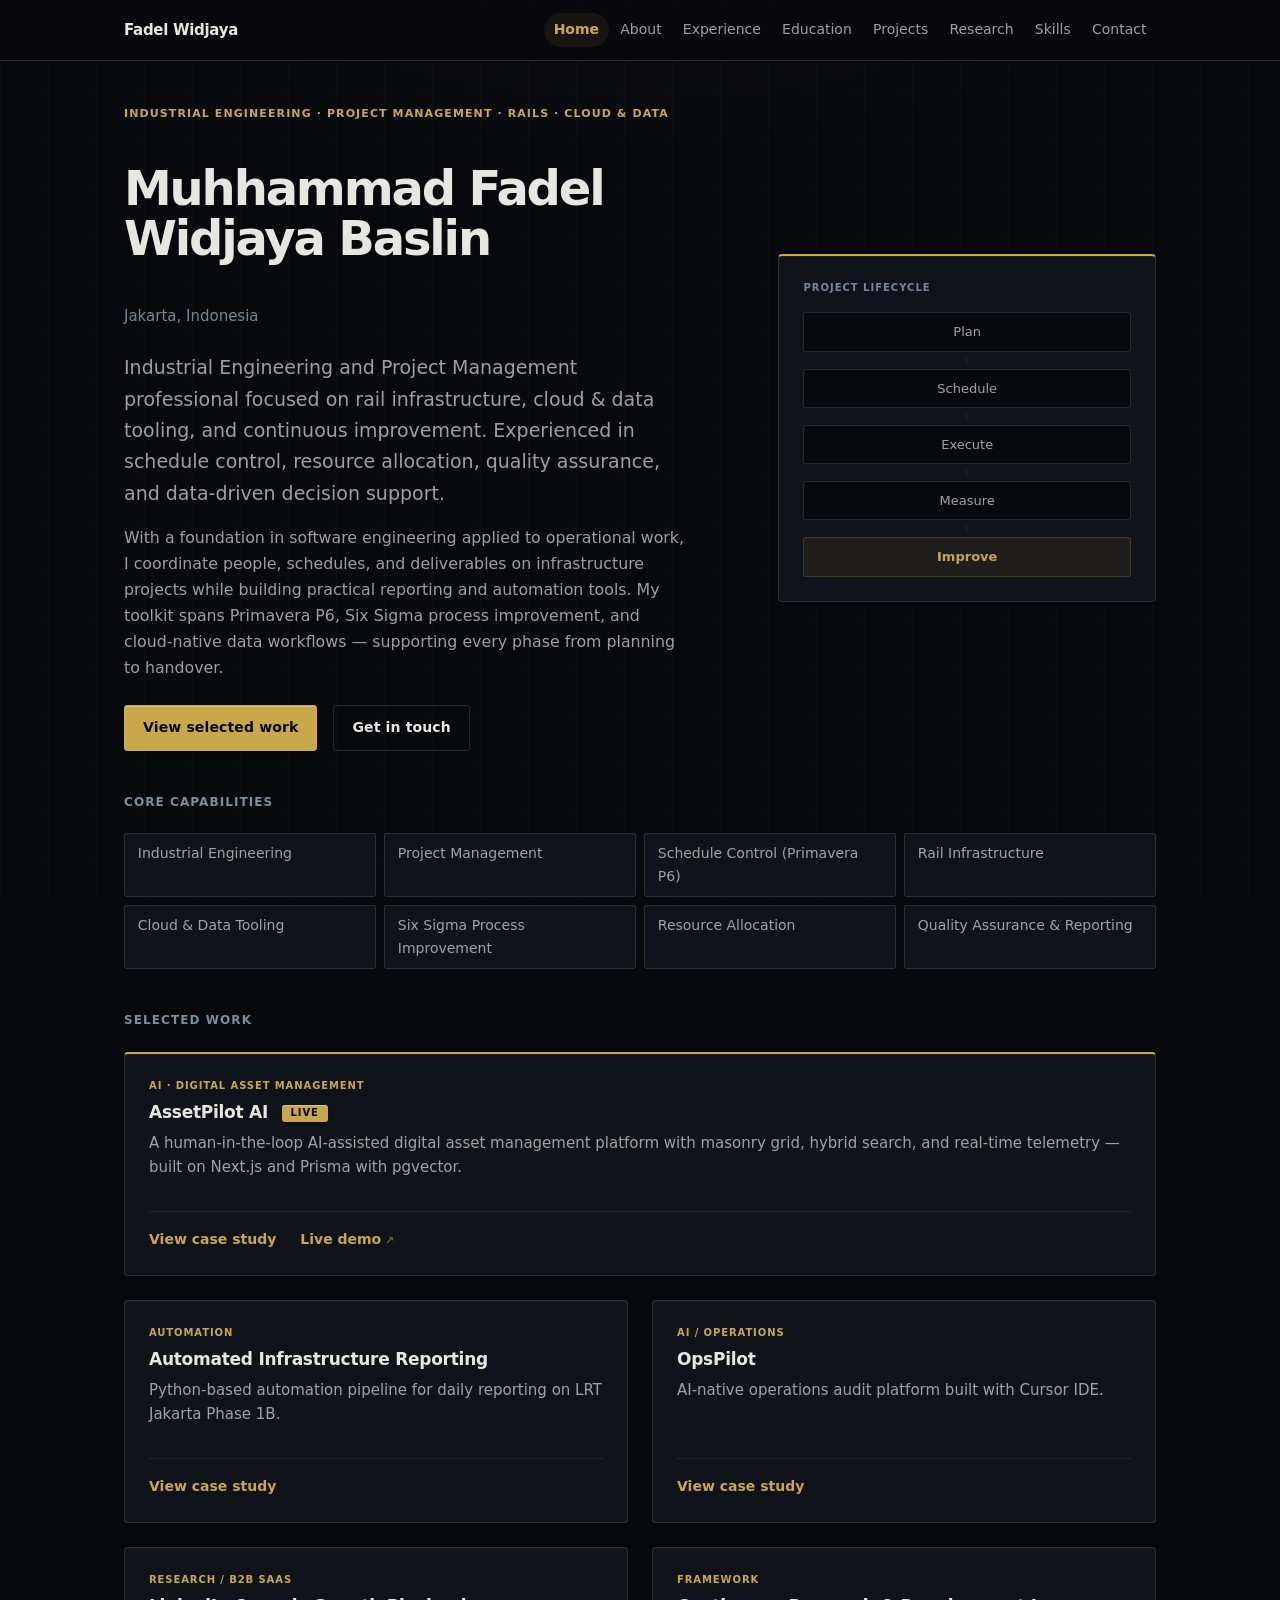
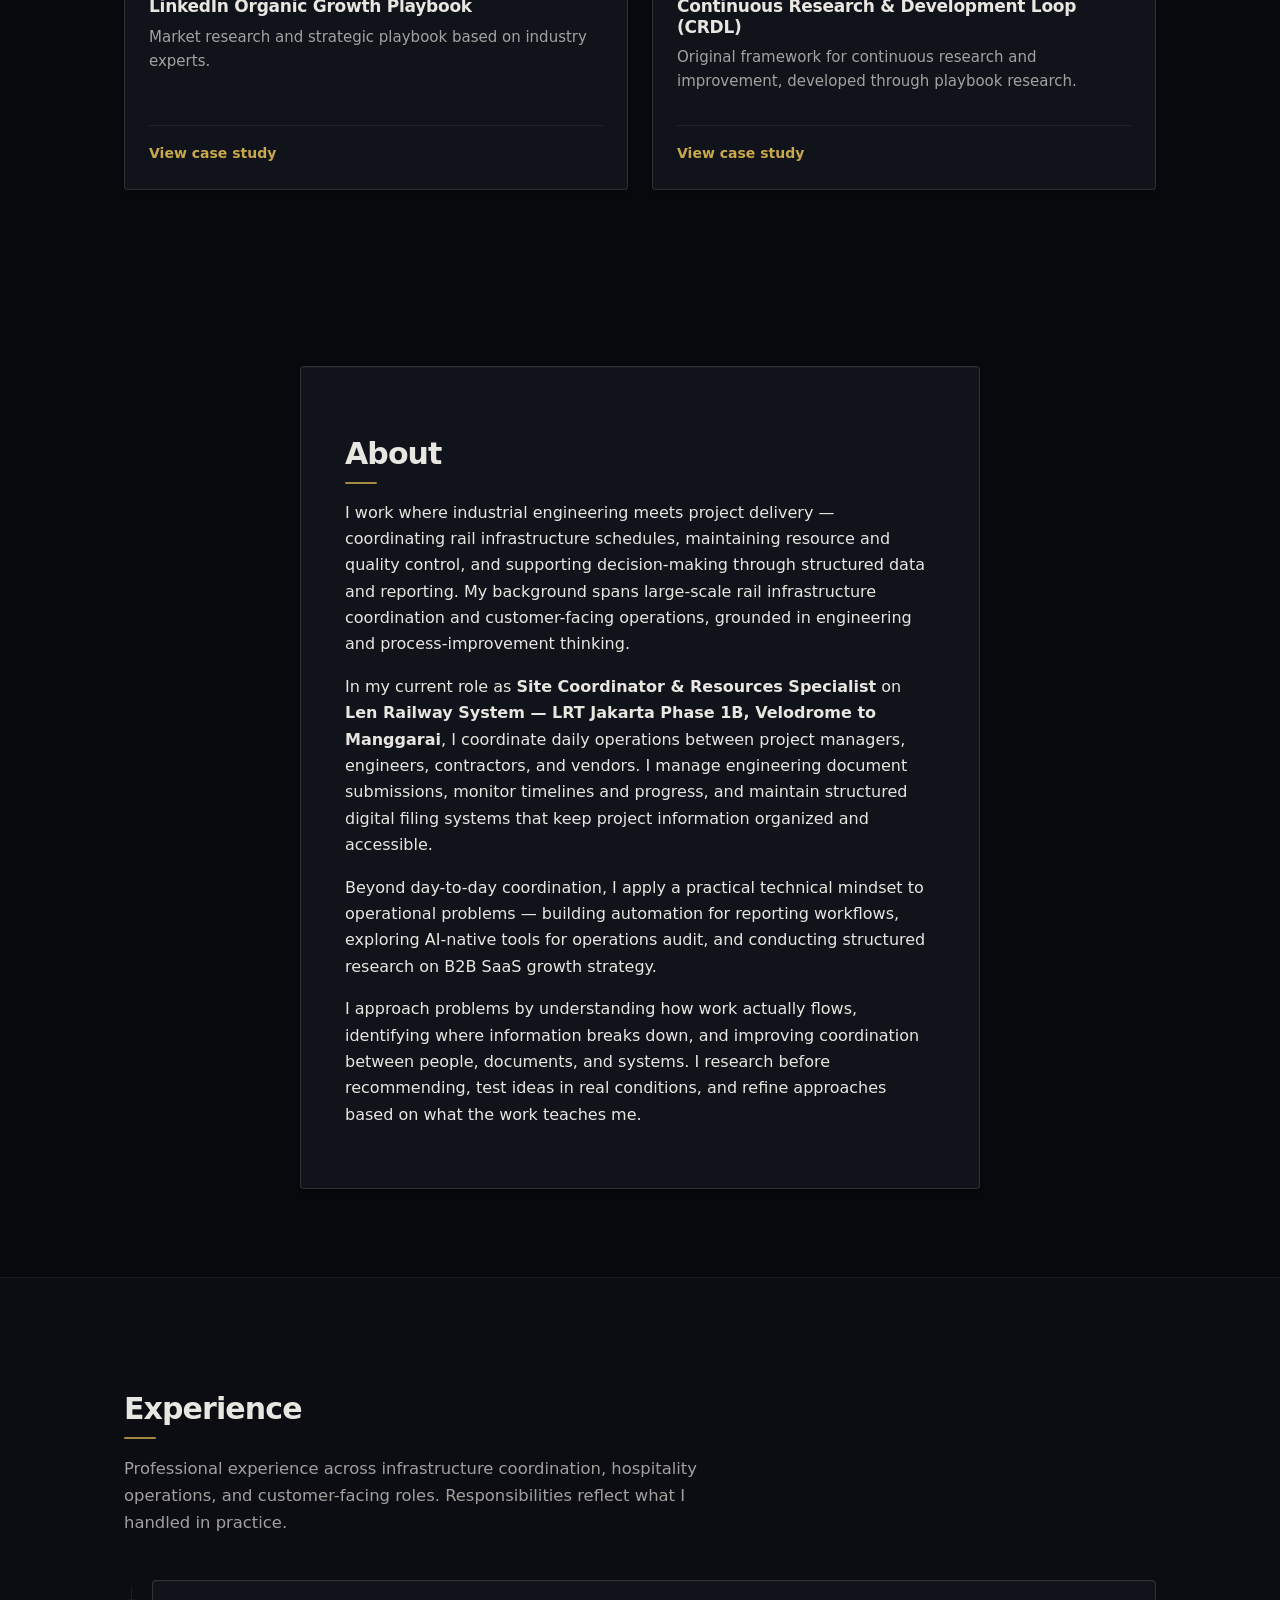
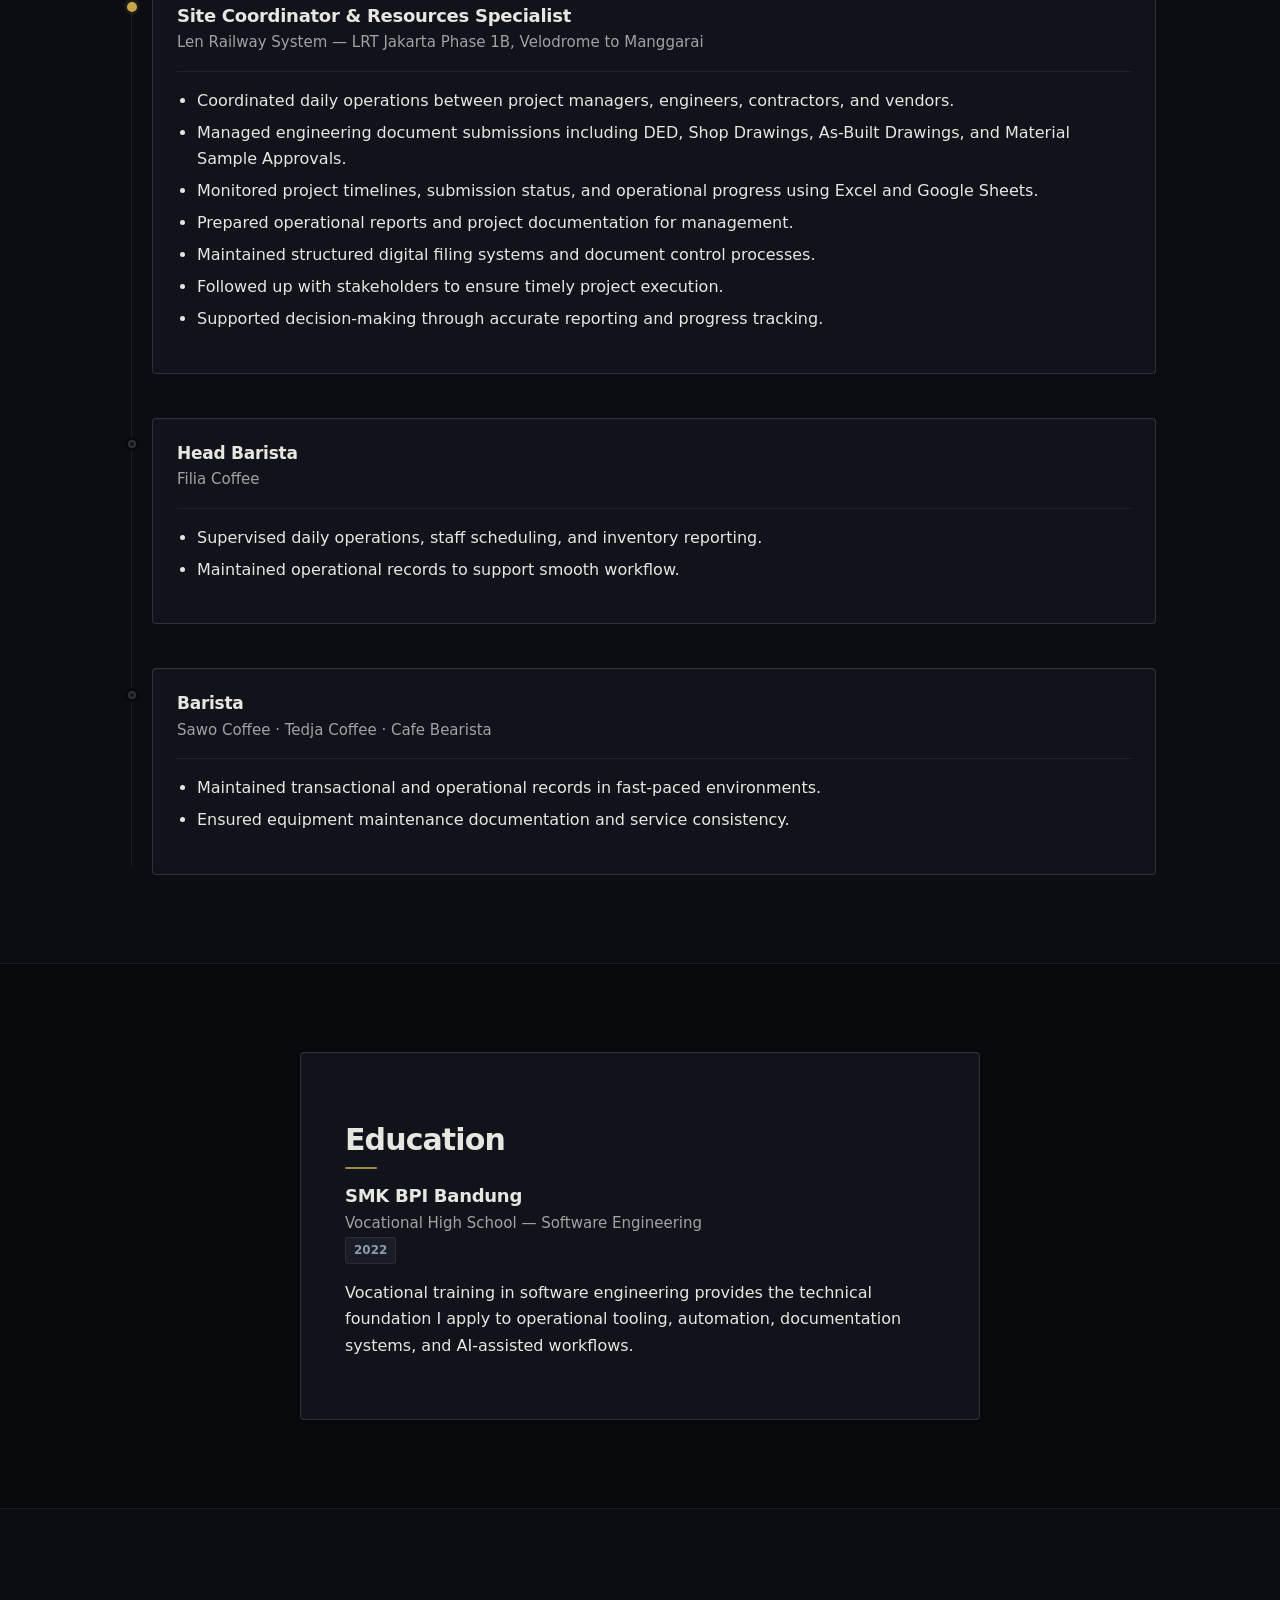
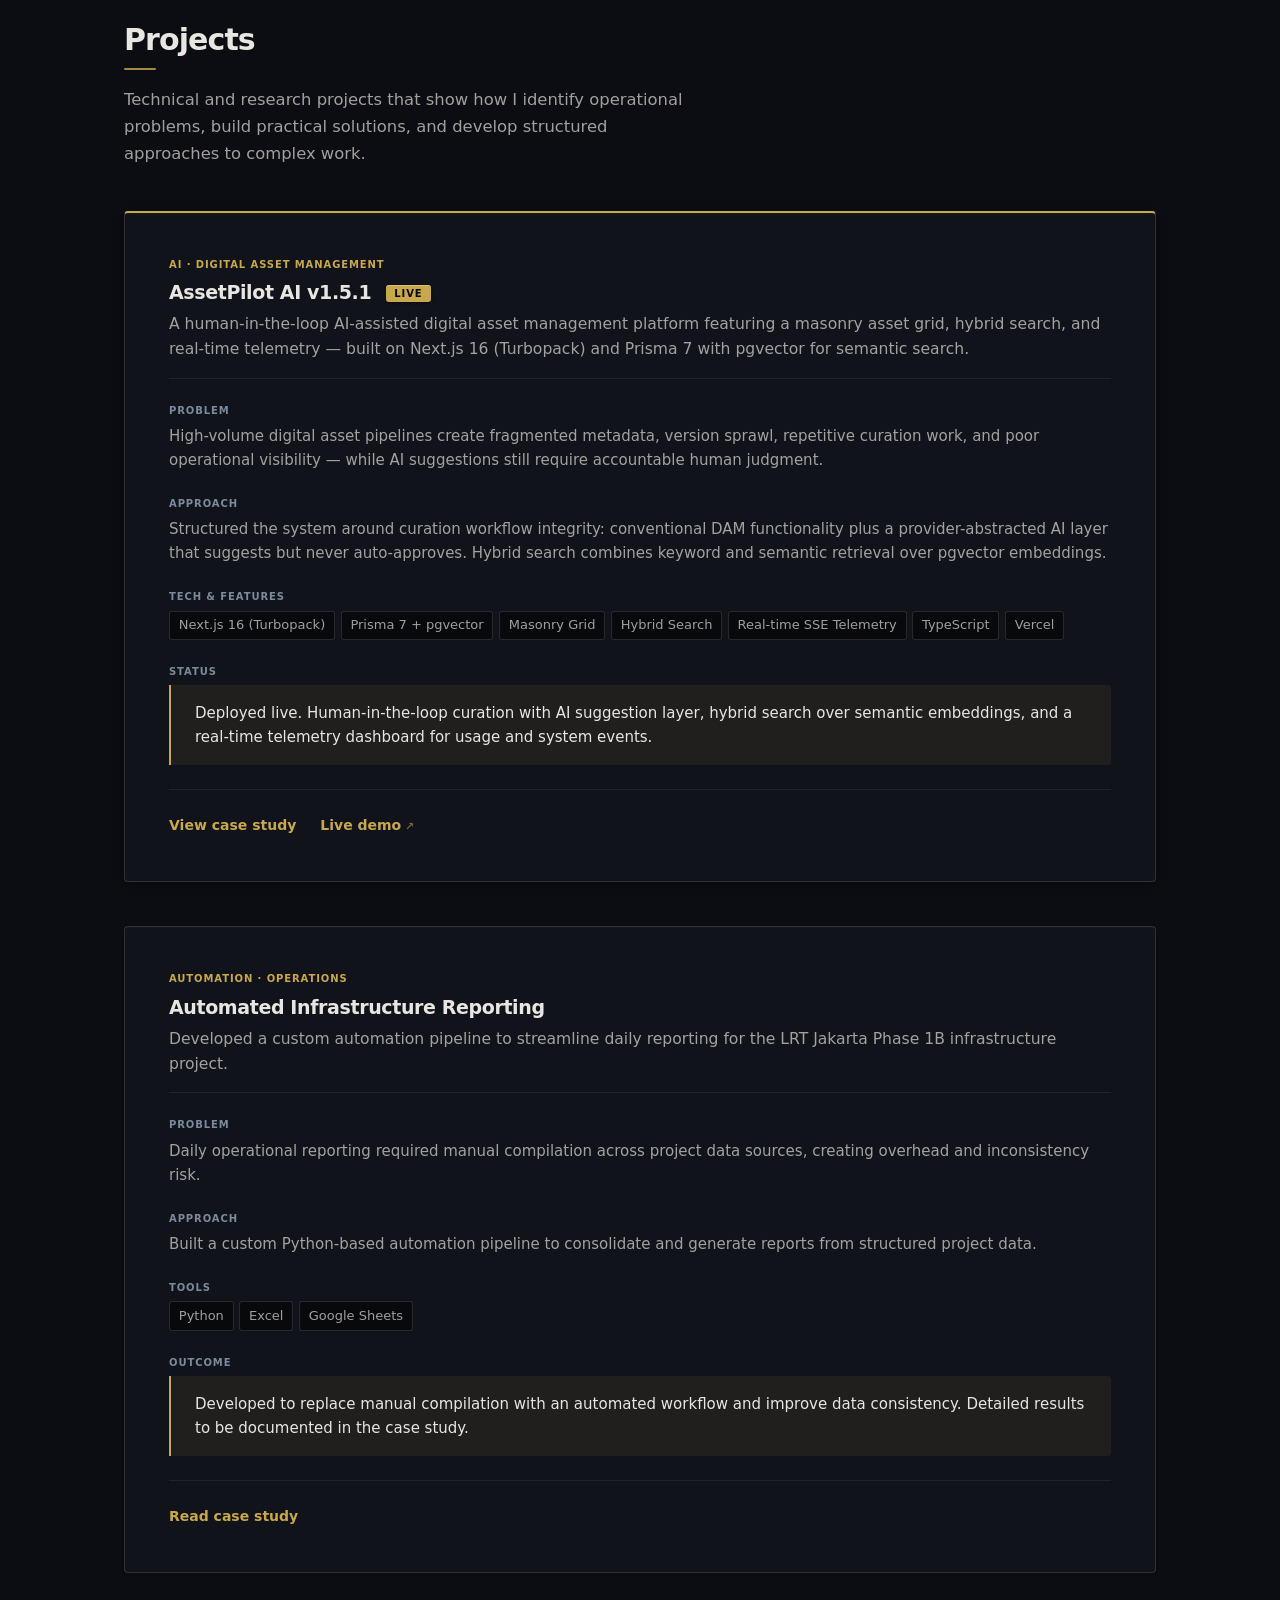
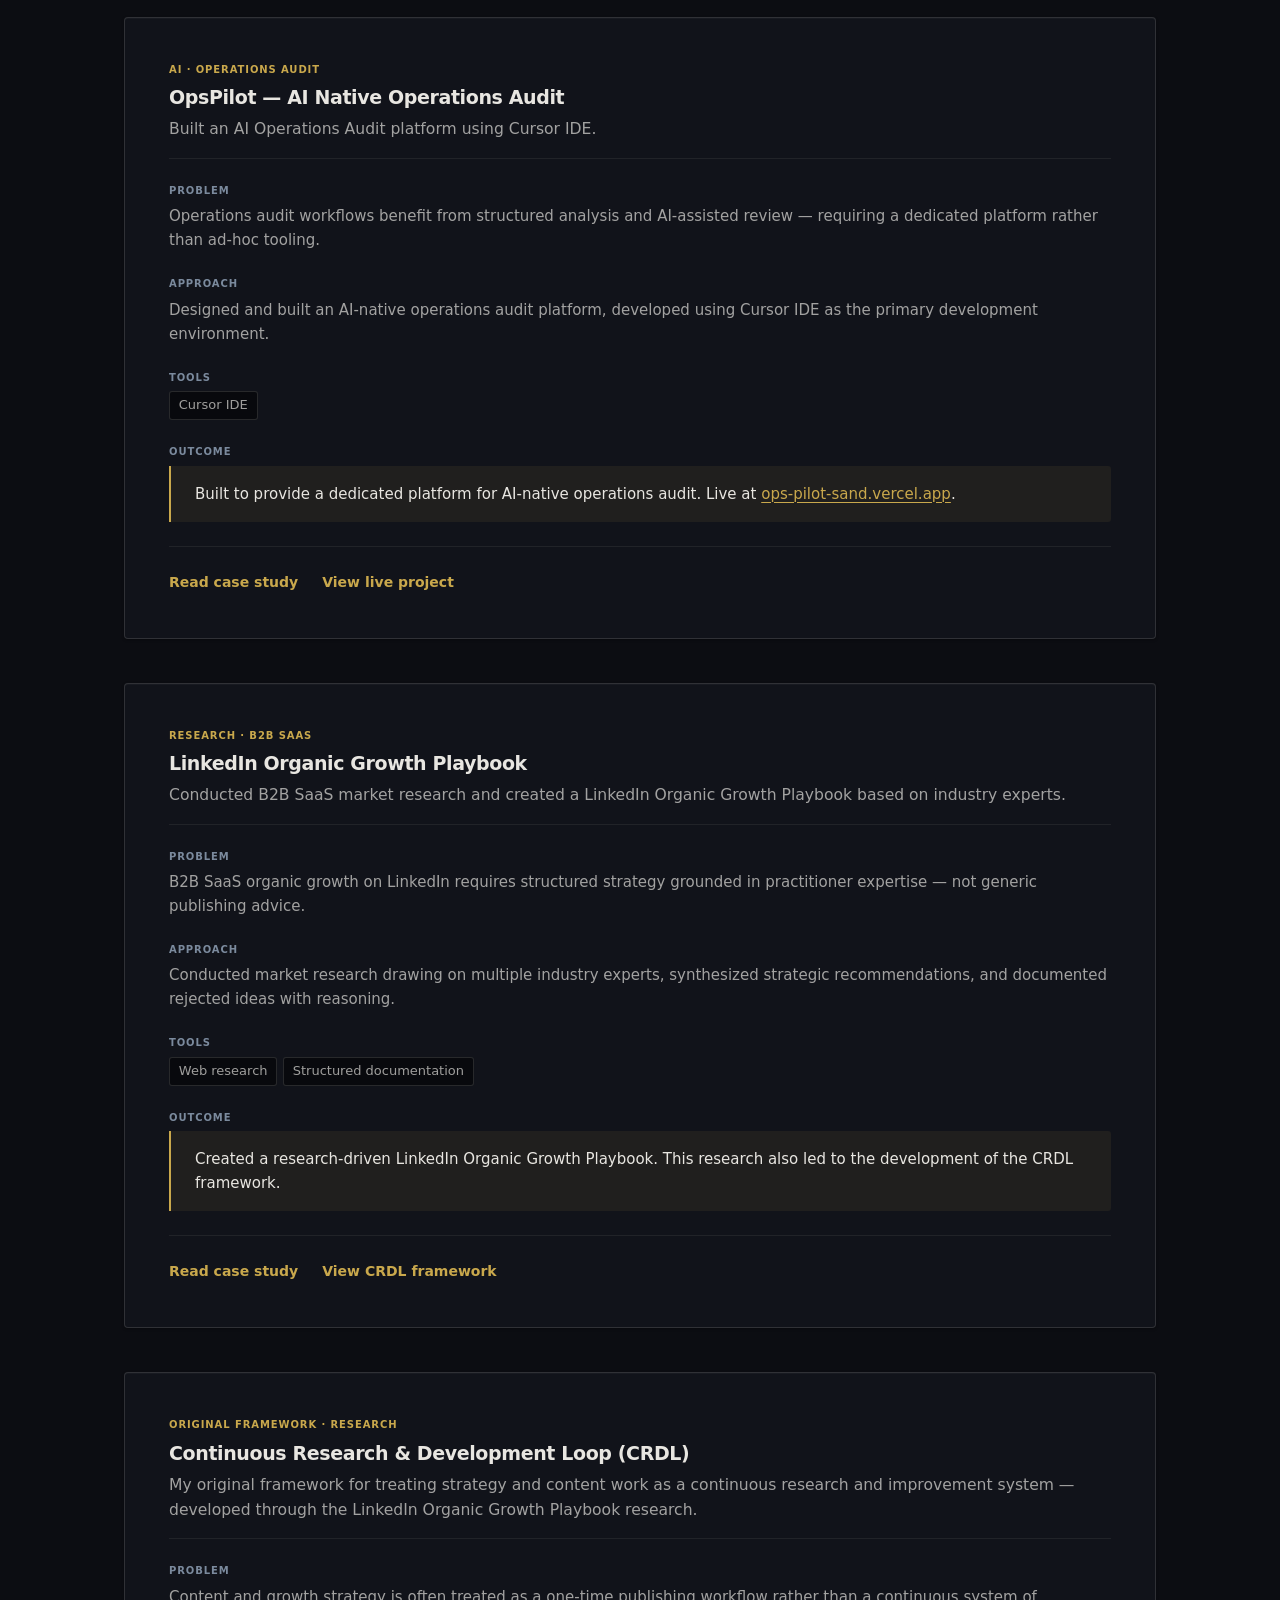
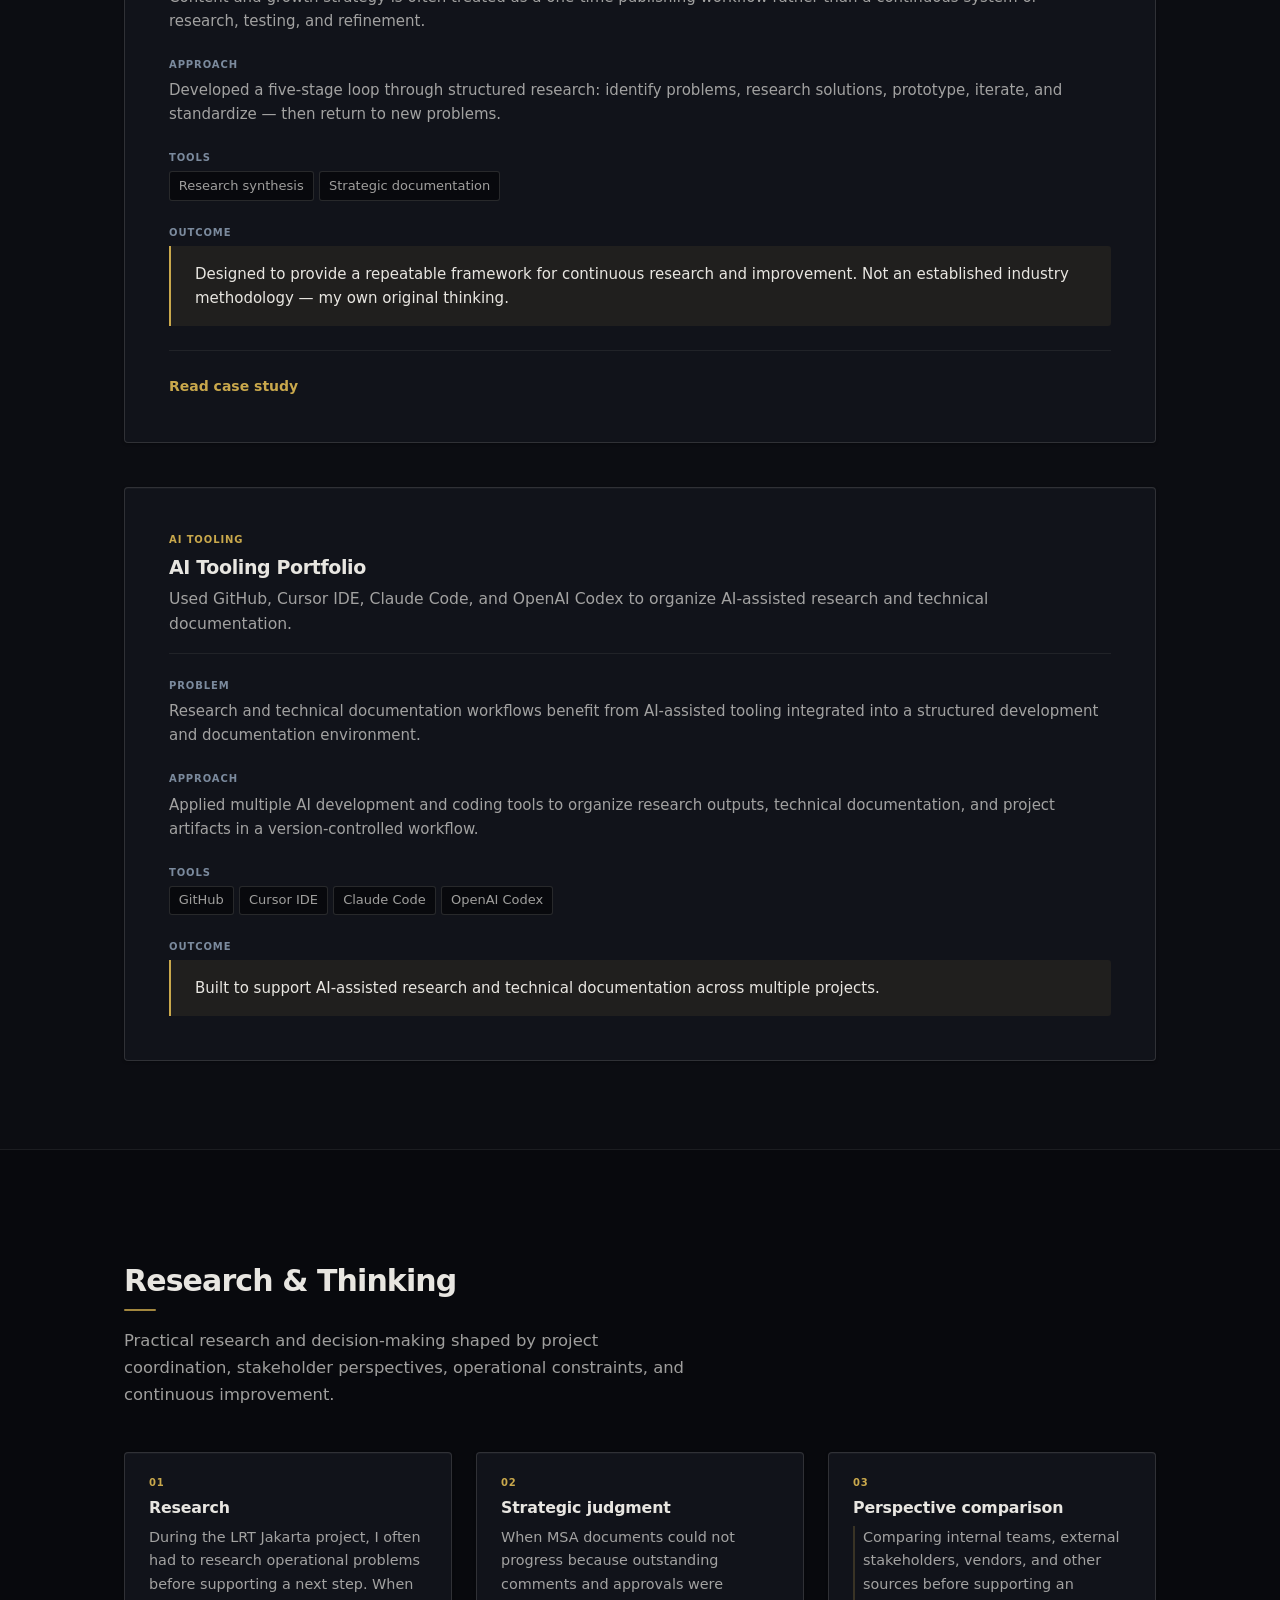
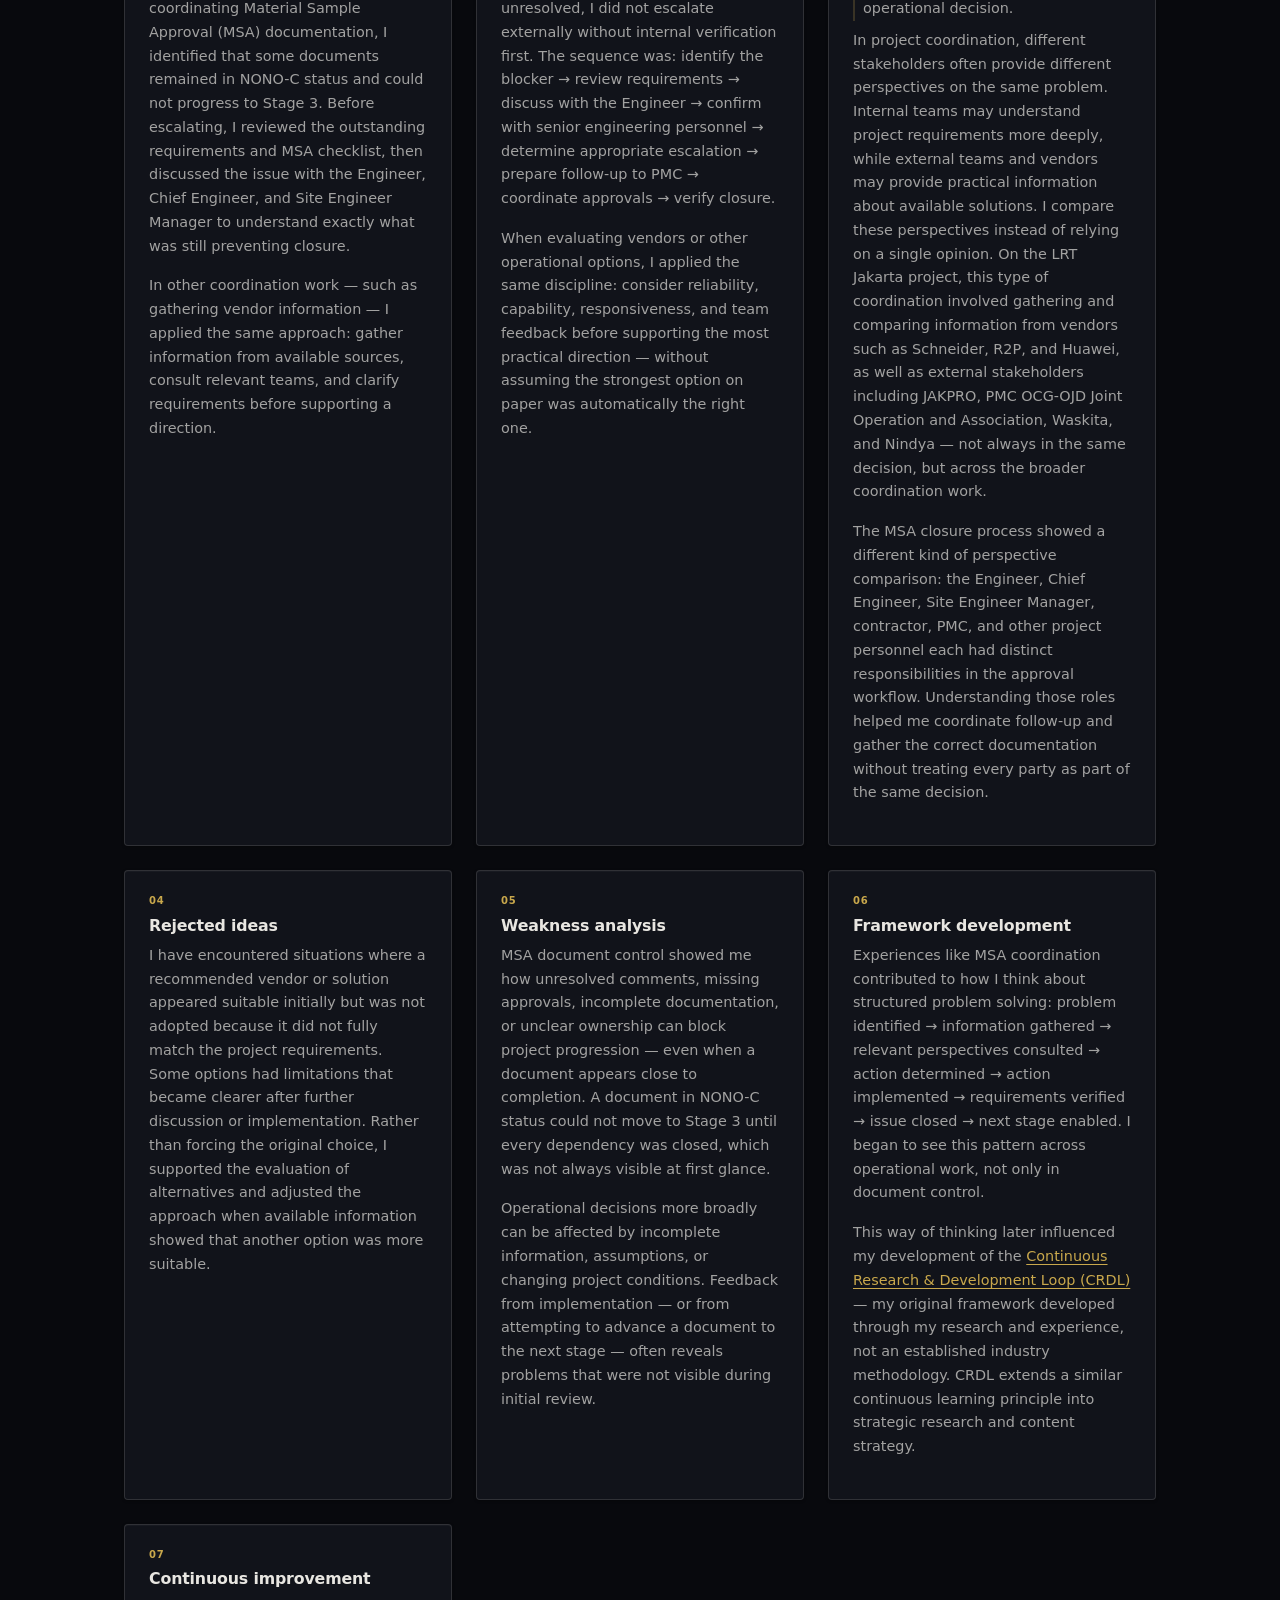
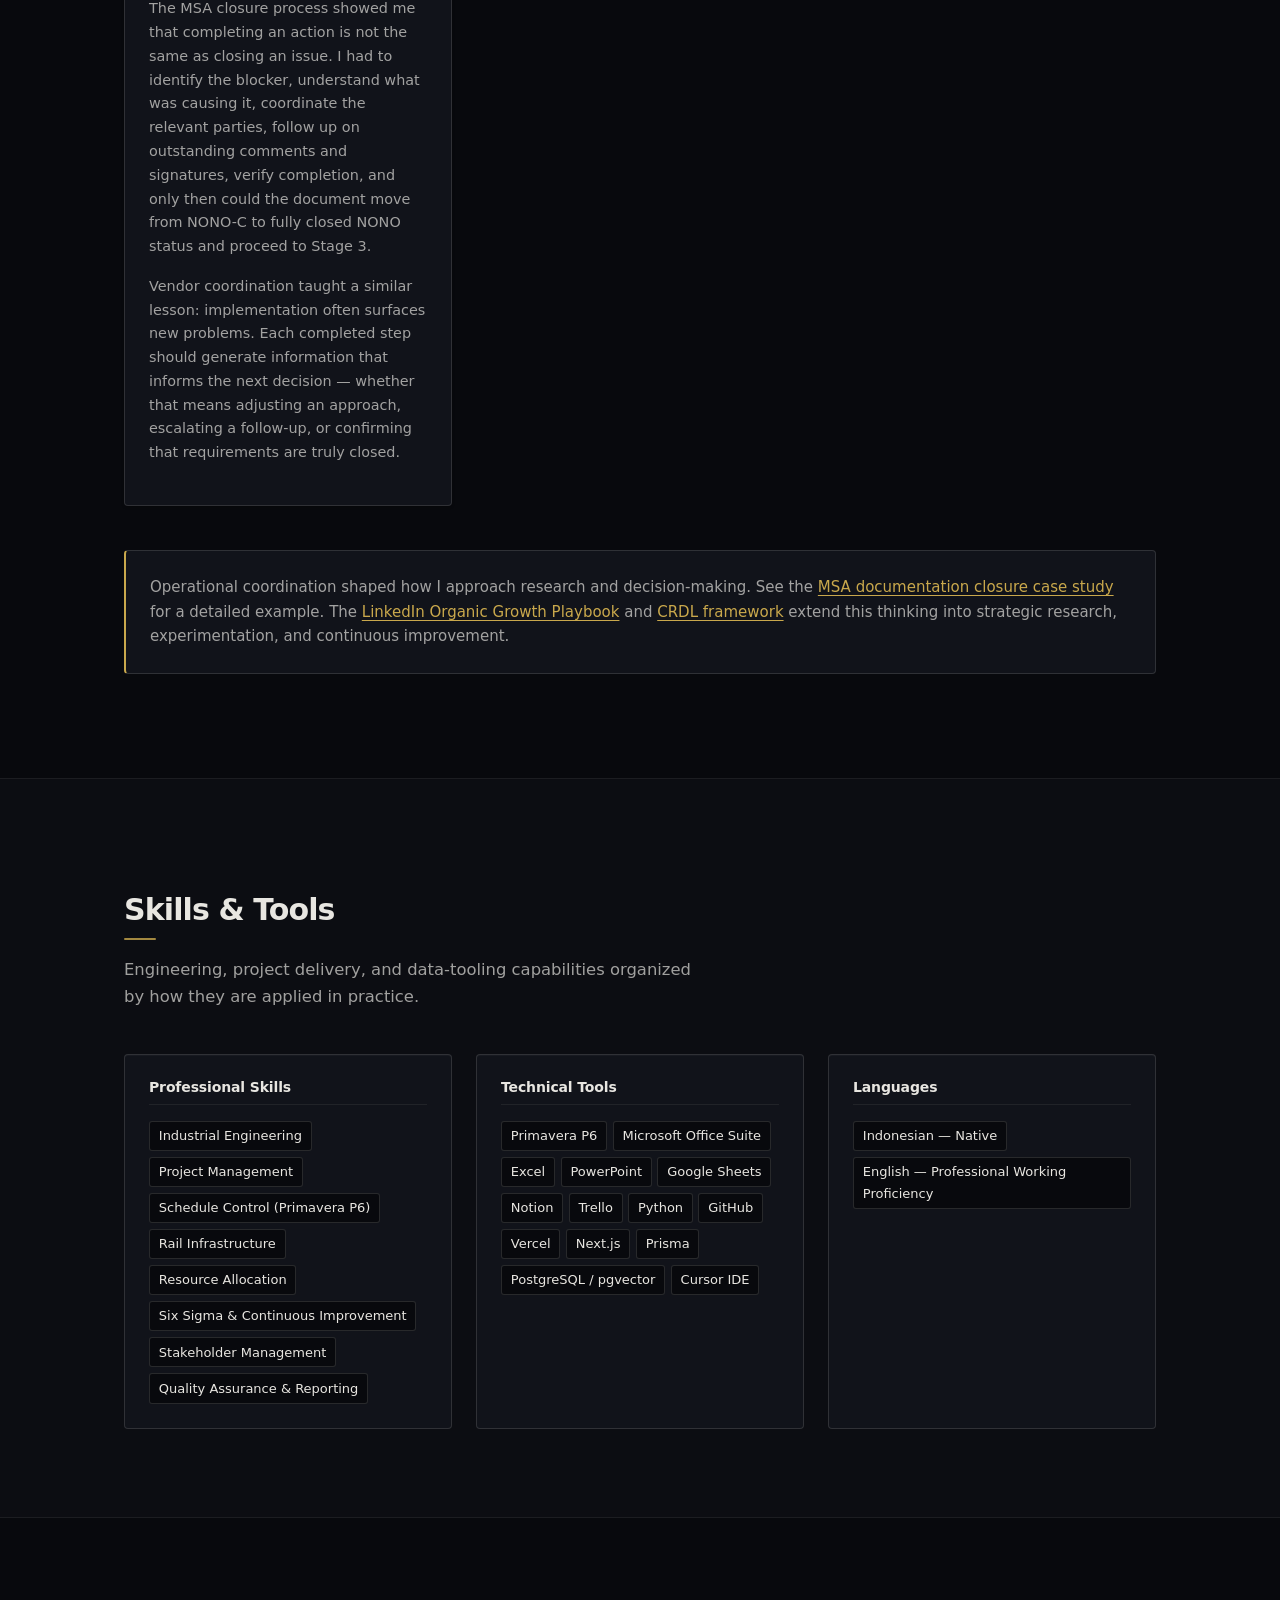
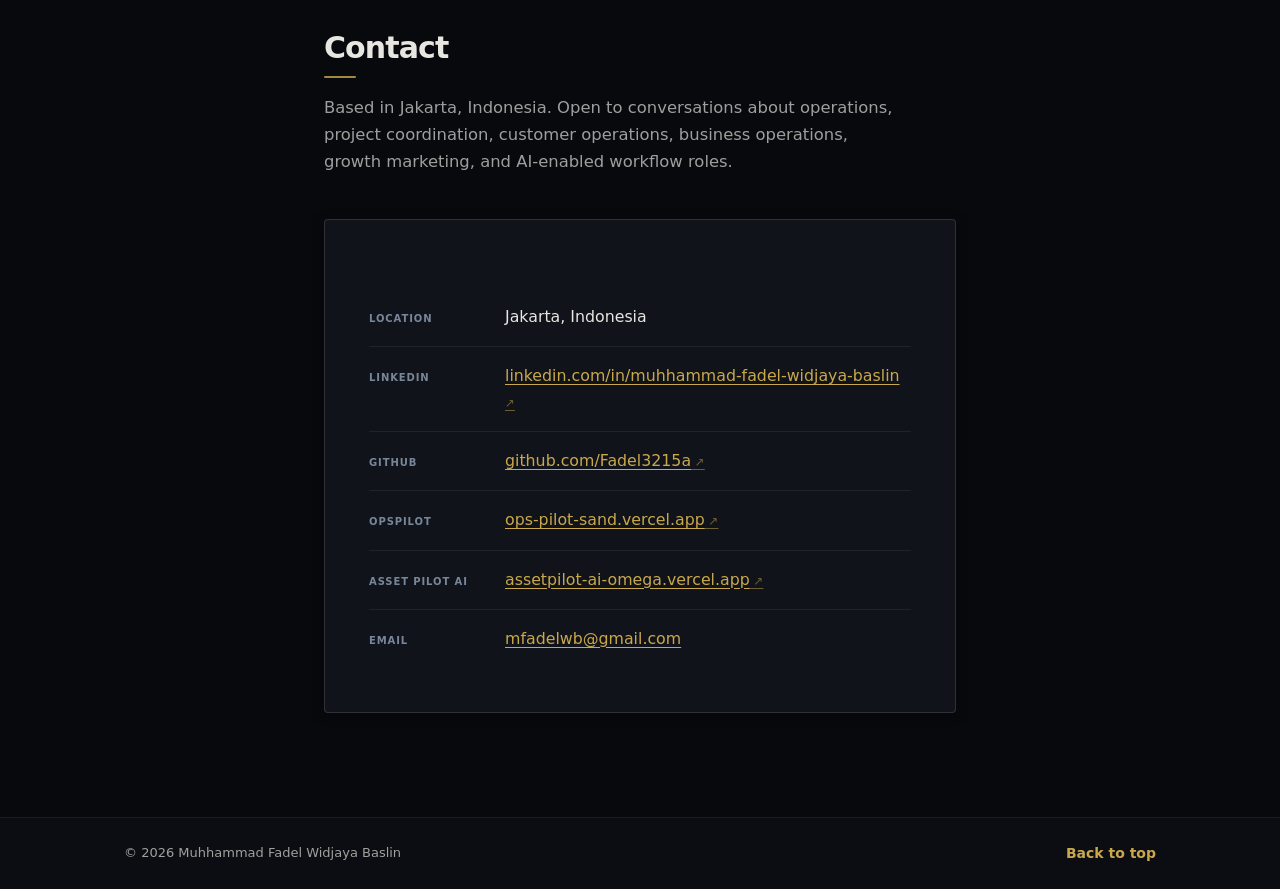
==== commit c4729aab: "Phase 1 : Stage 1: Hero Bio, Theme & Live AssetPilot Link" ====
--- a/index.html
+++ b/index.html
@@ -3,8 +3,8 @@
 <head>
   <meta charset="UTF-8">
   <meta name="viewport" content="width=device-width, initial-scale=1.0">
-  <meta name="description" content="Operations and Project Coordination professional — infrastructure projects, stakeholder management, document control, automation, and AI-assisted workflows. Jakarta, Indonesia.">
-  <title>Muhhammad Fadel Widjaya Baslin — Operations & Project Coordination</title>
+  <meta name="description" content="Industrial Engineering and Project Management professional — rail infrastructure, schedule control (Primavera P6), cloud & data tooling, and Six Sigma process improvement. Jakarta, Indonesia.">
+  <title>Muhhammad Fadel Widjaya Baslin — Industrial Engineering & Project Management</title>
   <link rel="stylesheet" href="css/style.css">
 </head>
 <body>
@@ -47,19 +47,21 @@
       <div class="container">
         <div class="hero-grid">
           <div class="hero-content">
-            <p class="eyebrow">Operations · Technology · Research · AI</p>
+            <p class="eyebrow">Industrial Engineering · Project Management · Rails · Cloud &amp; Data</p>
             <h1 id="home-heading">Muhhammad Fadel Widjaya Baslin</h1>
             <p class="hero-location">Jakarta, Indonesia</p>
             <p class="lead">
-              Operations and Project Coordination professional with experience in infrastructure
-              projects, stakeholder management, document control, operational reporting, customer
-              relationship management, process improvement, and data analysis.
+              Industrial Engineering and Project Management professional focused on rail
+              infrastructure, cloud &amp; data tooling, and continuous improvement. Experienced
+              in schedule control, resource allocation, quality assurance, and data-driven
+              decision support.
             </p>
             <p class="intro">
-              I bring a software engineering foundation to operational work — coordinating people,
-              documents, and timelines on infrastructure projects while building practical tools for
-              reporting, automation, and AI-assisted workflows. My interest areas include AI, B2B SaaS,
-              digital operations, and process improvement through thoughtful research.
+              With a foundation in software engineering applied to operational work, I coordinate
+              people, schedules, and deliverables on infrastructure projects while building practical
+              reporting and automation tools. My toolkit spans Primavera P6, Six Sigma process
+              improvement, and cloud-native data workflows — supporting every phase from planning
+              to handover.
             </p>
 
             <div class="hero-actions">
@@ -70,13 +72,13 @@
 
           <aside class="hero-visual" aria-hidden="true">
             <div class="system-map">
-              <p class="system-map__title">System flow</p>
+              <p class="system-map__title">Project lifecycle</p>
               <ol class="system-map__steps">
-                <li class="system-map__step"><span>Operations</span></li>
-                <li class="system-map__step"><span>Data</span></li>
-                <li class="system-map__step"><span>Systems</span></li>
-                <li class="system-map__step"><span>AI</span></li>
-                <li class="system-map__step system-map__step--final"><span>Decision</span></li>
+                <li class="system-map__step"><span>Plan</span></li>
+                <li class="system-map__step"><span>Schedule</span></li>
+                <li class="system-map__step"><span>Execute</span></li>
+                <li class="system-map__step"><span>Measure</span></li>
+                <li class="system-map__step system-map__step--final"><span>Improve</span></li>
               </ol>
             </div>
           </aside>
@@ -85,14 +87,14 @@
         <div class="capability-grid" aria-labelledby="capabilities-heading">
           <h2 id="capabilities-heading" class="section-subheading">Core capabilities</h2>
           <ul class="capability-list">
-            <li>Project coordination</li>
-            <li>Stakeholder management</li>
-            <li>Document control</li>
-            <li>Operational reporting &amp; analytics</li>
-            <li>Customer relationship management</li>
-            <li>Process improvement</li>
-            <li>Automation &amp; digital operations</li>
-            <li>AI-assisted workflows</li>
+            <li>Industrial Engineering</li>
+            <li>Project Management</li>
+            <li>Schedule Control (Primavera P6)</li>
+            <li>Rail Infrastructure</li>
+            <li>Cloud &amp; Data Tooling</li>
+            <li>Six Sigma Process Improvement</li>
+            <li>Resource Allocation</li>
+            <li>Quality Assurance &amp; Reporting</li>
           </ul>
         </div>
 
@@ -101,11 +103,11 @@
           <div class="card-grid card-grid--compact">
             <article class="card card--featured">
               <p class="card-label">AI · Digital Asset Management</p>
-              <h3>AssetPilot AI</h3>
-              <p>A human-in-the-loop AI-assisted digital asset management prototype with metadata governance, curation workflows, and simulated decision support.</p>
+              <h3>AssetPilot AI <span class="live-badge">Live</span></h3>
+              <p>A human-in-the-loop AI-assisted digital asset management platform with masonry grid, hybrid search, and real-time telemetry — built on Next.js and Prisma with pgvector.</p>
               <div class="card-actions">
-                <a class="text-link" href="projects/assetpilot-ai/">View case study</a>
-                <a class="text-link text-link--external" href="https://fadel3215a.github.io/assetpilot-ai/" target="_blank" rel="noopener noreferrer">Live demo</a>
+                <a class="text-link" href="projects/assetpilot-ai/index.html">View case study</a>
+                <a class="text-link text-link--external" href="https://assetpilot-ai-omega.vercel.app/" target="_blank" rel="noopener noreferrer">Live demo</a>
               </div>
             </article>
             <article class="card">
@@ -150,10 +152,11 @@
       <div class="container narrow content-panel">
         <h2 id="about-heading">About</h2>
         <p>
-          I work where operations meet technology — coordinating infrastructure projects,
-          maintaining document control, and supporting decision-making through accurate reporting.
-          My background spans large-scale rail infrastructure coordination and customer-facing
-          hospitality operations, grounded in vocational software engineering training.
+          I work where industrial engineering meets project delivery — coordinating rail
+          infrastructure schedules, maintaining resource and quality control, and supporting
+          decision-making through structured data and reporting. My background spans large-scale
+          rail infrastructure coordination and customer-facing operations, grounded in engineering
+          and process-improvement thinking.
         </p>
         <p>
           In my current role as <strong>Site Coordinator &amp; Resources Specialist</strong> on
@@ -256,11 +259,11 @@
           <article class="project-card project-card--featured" id="project-assetpilot">
             <header class="project-card-header">
               <p class="card-label">AI · Digital Asset Management</p>
-              <h3>AssetPilot AI</h3>
+              <h3>AssetPilot AI v1.5.1 <span class="live-badge">Live</span></h3>
               <p class="project-summary">
-                A human-in-the-loop AI-assisted digital asset management prototype for organizing,
-                reviewing, comparing, and preparing creative assets — with simulated AI decision
-                support and explicit curator authority.
+                A human-in-the-loop AI-assisted digital asset management platform featuring a
+                masonry asset grid, hybrid search, and real-time telemetry — built on Next.js 16
+                (Turbopack) and Prisma 7 with pgvector for semantic search.
               </p>
             </header>
             <dl class="project-details">
@@ -270,29 +273,30 @@
               </div>
               <div class="project-field">
                 <dt>Approach</dt>
-                <dd>Structured the system around curation workflow integrity: conventional DAM functionality plus a provider-abstracted AI layer that suggests but never auto-approves.</dd>
-              </div>
-              <div class="project-field">
-                <dt>Tools</dt>
+                <dd>Structured the system around curation workflow integrity: conventional DAM functionality plus a provider-abstracted AI layer that suggests but never auto-approves. Hybrid search combines keyword and semantic retrieval over pgvector embeddings.</dd>
+              </div>
+              <div class="project-field">
+                <dt>Tech &amp; features</dt>
                 <dd>
                   <ul class="tag-list">
-                    <li>Next.js</li>
-                    <li>React</li>
+                    <li>Next.js 16 (Turbopack)</li>
+                    <li>Prisma 7 + pgvector</li>
+                    <li>Masonry Grid</li>
+                    <li>Hybrid Search</li>
+                    <li>Real-time SSE Telemetry</li>
                     <li>TypeScript</li>
-                    <li>Tailwind CSS</li>
-                    <li>GitHub Pages</li>
-                    <li>Cursor IDE</li>
+                    <li>Vercel</li>
                   </ul>
                 </dd>
               </div>
               <div class="project-field project-field--outcome">
-                <dt>Outcome</dt>
-                <dd>Deployed functional portfolio prototype demonstrating workflow design, AI provider abstraction, and human-in-the-loop curation. Browser-only session state with simulated AI — not production machine learning.</dd>
+                <dt>Status</dt>
+                <dd>Deployed live. Human-in-the-loop curation with AI suggestion layer, hybrid search over semantic embeddings, and a real-time telemetry dashboard for usage and system events.</dd>
               </div>
             </dl>
             <footer class="project-card-footer">
-              <a class="text-link" href="projects/assetpilot-ai/">View case study</a>
-              <a class="text-link text-link--external" href="https://fadel3215a.github.io/assetpilot-ai/" target="_blank" rel="noopener noreferrer">Live demo</a>
+              <a class="text-link" href="projects/assetpilot-ai/index.html">View case study</a>
+              <a class="text-link text-link--external" href="https://assetpilot-ai-omega.vercel.app/" target="_blank" rel="noopener noreferrer">Live demo</a>
             </footer>
           </article>
 
@@ -634,43 +638,42 @@
       <div class="container">
         <h2 id="skills-heading">Skills &amp; Tools</h2>
         <p class="section-intro">
-          Professional capabilities and technical tools organized by how they are applied in practice.
+          Engineering, project delivery, and data-tooling capabilities organized by how they
+          are applied in practice.
         </p>
 
         <div class="skills-grid">
           <article class="skill-category">
             <h3>Professional Skills</h3>
             <ul>
-              <li>Project Coordination</li>
-              <li>Operations Management</li>
+              <li>Industrial Engineering</li>
+              <li>Project Management</li>
+              <li>Schedule Control (Primavera P6)</li>
+              <li>Rail Infrastructure</li>
+              <li>Resource Allocation</li>
+              <li>Six Sigma &amp; Continuous Improvement</li>
               <li>Stakeholder Management</li>
-              <li>Customer Relationship Management</li>
-              <li>Executive Support</li>
-              <li>Document Control</li>
-              <li>Reporting &amp; Analytics</li>
+              <li>Quality Assurance &amp; Reporting</li>
             </ul>
           </article>
 
           <article class="skill-category">
             <h3>Technical Tools</h3>
             <ul>
+              <li>Primavera P6</li>
               <li>Microsoft Office Suite</li>
               <li>Excel</li>
-              <li>Word</li>
               <li>PowerPoint</li>
               <li>Google Sheets</li>
-              <li>Google Docs</li>
-              <li>Google Drive</li>
               <li>Notion</li>
               <li>Trello</li>
+              <li>Python</li>
               <li>GitHub</li>
+              <li>Vercel</li>
+              <li>Next.js</li>
+              <li>Prisma</li>
+              <li>PostgreSQL / pgvector</li>
               <li>Cursor IDE</li>
-              <li>Python</li>
-              <li>Claude Code</li>
-              <li>OpenAI Codex</li>
-              <li>Canva</li>
-              <li>Zoom</li>
-              <li>Google Meet</li>
             </ul>
           </article>
 
@@ -721,7 +724,7 @@
             <li>
               <span class="contact-label">Asset Pilot AI</span>
               <span class="contact-value">
-                <a class="contact-link contact-link--external" href="https://fadel3215a.github.io/assetpilot-ai/" target="_blank" rel="noopener noreferrer">fadel3215a.github.io/assetpilot-ai/</a>
+                <a class="contact-link contact-link--external" href="https://assetpilot-ai-omega.vercel.app/" target="_blank" rel="noopener noreferrer">assetpilot-ai-omega.vercel.app</a>
               </span>
             </li>
             <li>
--- a/css/style.css
+++ b/css/style.css
@@ -1,45 +1,45 @@
 /* ==========================================================================
-   Design tokens — Deep Forest & Cream editorial aesthetic
+   Design tokens — Carbon & Brass industrial aesthetic
    ========================================================================== */
 
 :root {
   /* Core palette */
-  --bg: #0a1f1c;
-  --surface: #122d28;
-  --text: #f4f0ea;
-  --accent: #a3b18a;
-  --accent-secondary: #ddbea9;
+  --bg: #08090d;
+  --surface: #11131a;
+  --text: #e8e6e1;
+  --accent: #c9a84c;
+  --accent-secondary: #8a9bb0;
 
   /* Surfaces (60/30/10) */
   --color-bg: var(--bg);
-  --color-bg-alt: #0e2622;
+  --color-bg-alt: #0c0d12;
   --color-surface: var(--surface);
-  --color-surface-hover: #163530;
-  --color-surface-translucent: rgba(18, 45, 40, 0.92);
+  --color-surface-hover: #181b24;
+  --color-surface-translucent: rgba(17, 19, 26, 0.94);
 
   /* Text */
   --color-text: var(--text);
-  --color-text-muted: rgba(244, 240, 234, 0.72);
-  --color-text-light: rgba(221, 190, 169, 0.82);
-  --color-placeholder: rgba(244, 240, 234, 0.45);
-
-  /* Accent — used sparingly */
+  --color-text-muted: rgba(232, 230, 225, 0.68);
+  --color-text-light: rgba(138, 155, 176, 0.85);
+  --color-placeholder: rgba(232, 230, 225, 0.38);
+
+  /* Accent — brass / amber */
   --color-accent: var(--accent);
-  --color-accent-hover: #b5c49e;
-  --color-accent-strong: #b5c49e;
-  --color-accent-soft: rgba(163, 177, 138, 0.12);
-  --color-accent-border: rgba(163, 177, 138, 0.28);
-
-  /* Secondary accent — metadata & subtle details */
+  --color-accent-hover: #d4b85c;
+  --color-accent-strong: #d4b85c;
+  --color-accent-soft: rgba(201, 168, 76, 0.08);
+  --color-accent-border: rgba(201, 168, 76, 0.22);
+
+  /* Secondary accent — steel / slate */
   --color-accent-secondary: var(--accent-secondary);
-  --color-accent-secondary-soft: rgba(221, 190, 169, 0.1);
-
-  /* Borders */
-  --color-border: rgba(244, 240, 234, 0.08);
-  --color-border-strong: rgba(244, 240, 234, 0.14);
+  --color-accent-secondary-soft: rgba(138, 155, 176, 0.08);
+
+  /* Borders — tactile, visible */
+  --color-border: rgba(232, 230, 225, 0.07);
+  --color-border-strong: rgba(232, 230, 225, 0.14);
 
   /* Buttons */
-  --color-btn-primary-text: #0a1f1c;
+  --color-btn-primary-text: #08090d;
 
   --font-sans: "Segoe UI", system-ui, -apple-system, BlinkMacSystemFont, sans-serif;
   --font-mono: "Cascadia Code", "Consolas", monospace;
@@ -50,11 +50,11 @@
   --space-lg: 2.75rem;
   --space-xl: 5.5rem;
 
-  --radius: 6px;
-  --radius-sm: 5px;
-  --shadow: 0 1px 2px rgba(0, 0, 0, 0.18);
-  --shadow-md: 0 2px 10px rgba(0, 0, 0, 0.22);
-  --shadow-lg: 0 4px 16px rgba(0, 0, 0, 0.28);
+  --radius: 4px;
+  --radius-sm: 3px;
+  --shadow: 0 1px 3px rgba(0, 0, 0, 0.3);
+  --shadow-md: 0 2px 12px rgba(0, 0, 0, 0.4);
+  --shadow-lg: 0 4px 20px rgba(0, 0, 0, 0.5);
 
   --max-width: 1080px;
   --header-height: 3.75rem;
@@ -80,12 +80,15 @@
   color: var(--color-text);
   background-color: var(--color-bg);
   background-image:
-    radial-gradient(ellipse 80% 50% at 50% -10%, rgba(163, 177, 138, 0.06), transparent 55%),
-    radial-gradient(ellipse 60% 40% at 100% 100%, rgba(221, 190, 169, 0.03), transparent 50%),
-    linear-gradient(to right, rgba(244, 240, 234, 0.025) 1px, transparent 1px),
-    linear-gradient(to bottom, rgba(244, 240, 234, 0.025) 1px, transparent 1px);
+    radial-gradient(ellipse 80% 50% at 50% -10%, rgba(201, 168, 76, 0.04), transparent 55%),
+    radial-gradient(ellipse 60% 40% at 100% 100%, rgba(138, 155, 176, 0.02), transparent 50%),
+    linear-gradient(to right, rgba(232, 230, 225, 0.02) 1px, transparent 1px),
+    linear-gradient(to bottom, rgba(232, 230, 225, 0.02) 1px, transparent 1px);
   background-size: 100% 100%, 48px 48px, 48px 48px;
   background-attachment: fixed;
+  -webkit-font-smoothing: antialiased;
+  -moz-osx-font-smoothing: grayscale;
+  text-rendering: optimizeLegibility;
 }
 
 img {
@@ -120,19 +123,19 @@
 h3,
 h4 {
   line-height: 1.2;
-  font-weight: 600;
+  font-weight: 700;
   color: var(--color-text);
 }
 
 h1 {
   font-size: clamp(2.25rem, 5.5vw, 3rem);
-  letter-spacing: -0.04em;
-  line-height: 1.06;
+  letter-spacing: -0.045em;
+  line-height: 1.05;
 }
 
 h2 {
   font-size: clamp(1.375rem, 2.8vw, 1.875rem);
-  letter-spacing: -0.028em;
+  letter-spacing: -0.03em;
   margin-bottom: var(--space-sm);
 }
 
@@ -140,11 +143,11 @@
   content: "";
   display: block;
   width: 2rem;
-  height: 1px;
+  height: 2px;
   margin-top: 0.6rem;
   background: var(--color-accent);
   border-radius: 1px;
-  opacity: 0.7;
+  opacity: 0.8;
 }
 
 h3 {
@@ -207,11 +210,11 @@
 
 .section-subheading {
   font-size: 0.75rem;
-  font-weight: 600;
+  font-weight: 700;
   letter-spacing: 0.09em;
   text-transform: uppercase;
   color: var(--color-accent-secondary);
-  opacity: 0.85;
+  opacity: 0.9;
   margin-top: var(--space-lg);
   margin-bottom: var(--space-md);
 }
@@ -222,9 +225,10 @@
 
 .content-panel {
   background: var(--color-surface);
-  border: 1px solid var(--color-border);
+  border: 1px solid var(--color-border-strong);
   border-radius: var(--radius);
   padding: var(--space-lg);
+  box-shadow: var(--shadow), inset 0 1px 0 rgba(255, 255, 255, 0.03);
 }
 
 .eyebrow {
@@ -278,7 +282,9 @@
   background: var(--color-accent);
   color: var(--color-btn-primary-text);
   text-decoration: none;
+  font-weight: 600;
   border-radius: var(--radius-sm);
+  box-shadow: inset 0 1px 0 rgba(255, 255, 255, 0.25);
 }
 
 .skip-link:focus {
@@ -308,10 +314,10 @@
   position: sticky;
   top: 0;
   z-index: 100;
-  background: rgba(10, 31, 28, 0.86);
+  background: rgba(8, 9, 13, 0.88);
   backdrop-filter: blur(12px);
   -webkit-backdrop-filter: blur(12px);
-  border-bottom: 1px solid var(--color-border);
+  border-bottom: 1px solid var(--color-border-strong);
   transition: background var(--transition), border-color var(--transition);
 }
 
@@ -384,7 +390,7 @@
   top: 100%;
   left: 0;
   right: 0;
-  background: rgba(10, 31, 28, 0.97);
+  background: rgba(8, 9, 13, 0.97);
   backdrop-filter: blur(12px);
   border-bottom: 1px solid var(--color-border);
   box-shadow: var(--shadow-md);
@@ -491,7 +497,8 @@
   justify-content: center;
   padding: 0.625rem 1.125rem;
   font-size: 0.875rem;
-  font-weight: 550;
+  font-weight: 600;
+  letter-spacing: 0.01em;
   text-decoration: none;
   border-radius: var(--radius-sm);
   border: 1px solid transparent;
@@ -508,6 +515,7 @@
   background: var(--color-accent);
   color: var(--color-btn-primary-text);
   border-color: var(--color-accent);
+  box-shadow: inset 0 1px 0 rgba(255, 255, 255, 0.25), 0 1px 4px rgba(0, 0, 0, 0.35);
 }
 
 .btn-primary:hover,
@@ -515,6 +523,7 @@
   background: var(--color-accent-hover);
   border-color: var(--color-accent-hover);
   color: var(--color-btn-primary-text);
+  box-shadow: inset 0 1px 0 rgba(255, 255, 255, 0.3), 0 2px 8px rgba(0, 0, 0, 0.4);
 }
 
 .btn-secondary {
@@ -528,11 +537,12 @@
   border-color: var(--color-accent-border);
   background: var(--color-accent-soft);
   color: var(--color-text);
+  box-shadow: 0 0 0 1px var(--color-accent-border);
 }
 
 .text-link {
   font-size: 0.875rem;
-  font-weight: 550;
+  font-weight: 600;
   text-decoration: none;
   color: var(--color-accent);
 }
@@ -553,9 +563,11 @@
 
 .system-map {
   background: var(--color-surface);
-  border: 1px solid var(--color-border);
+  border: 1px solid var(--color-border-strong);
+  border-top: 2px solid var(--color-accent);
   border-radius: var(--radius);
   padding: var(--space-md);
+  box-shadow: var(--shadow), inset 0 1px 0 rgba(255, 255, 255, 0.03);
 }
 
 .system-map__title {
@@ -602,7 +614,7 @@
   font-weight: 500;
   color: var(--color-text-muted);
   background: var(--color-bg);
-  border: 1px solid var(--color-border);
+  border: 1px solid var(--color-border-strong);
   border-radius: var(--radius-sm);
   transition: border-color var(--transition), background var(--transition), color var(--transition);
 }
@@ -635,9 +647,10 @@
 .capability-list li {
   padding: 0.5rem 0.8rem;
   background: var(--color-surface);
-  border: 1px solid var(--color-border);
+  border: 1px solid var(--color-border-strong);
   border-radius: var(--radius-sm);
   font-size: 0.875rem;
+  font-weight: 500;
   margin: 0;
   color: var(--color-text-muted);
   transition: border-color var(--transition), transform var(--transition), background var(--transition), color var(--transition);
@@ -687,25 +700,26 @@
 
 .card {
   background: var(--color-surface);
-  border: 1px solid var(--color-border);
+  border: 1px solid var(--color-border-strong);
   border-radius: var(--radius);
   padding: var(--space-md);
   transition: border-color var(--transition), box-shadow var(--transition), transform var(--transition);
   display: flex;
   flex-direction: column;
+  box-shadow: var(--shadow), inset 0 1px 0 rgba(255, 255, 255, 0.03);
 }
 
 .card:hover {
-  border-color: var(--color-border-strong);
-  box-shadow: var(--shadow);
+  border-color: var(--color-accent-border);
+  box-shadow: var(--shadow), inset 0 1px 0 rgba(255, 255, 255, 0.05);
   transform: translateY(-1px);
 }
 
 .card--featured {
   border-color: var(--color-border-strong);
-  border-top: 1px solid var(--color-accent);
+  border-top: 2px solid var(--color-accent);
   padding-top: calc(var(--space-md) - 0px);
-  box-shadow: var(--shadow);
+  box-shadow: var(--shadow), inset 0 1px 0 rgba(255, 255, 255, 0.04);
 }
 
 .card-label {
@@ -717,6 +731,21 @@
   margin: 0 0 var(--space-xs);
 }
 
+.live-badge {
+  display: inline-block;
+  vertical-align: middle;
+  margin-left: 0.5rem;
+  padding: 0.15rem 0.55rem;
+  font-size: 0.625rem;
+  font-weight: 700;
+  letter-spacing: 0.09em;
+  text-transform: uppercase;
+  color: #08090d;
+  background: var(--color-accent);
+  border-radius: var(--radius-sm);
+  box-shadow: inset 0 1px 0 rgba(255, 255, 255, 0.3), 0 1px 3px rgba(0, 0, 0, 0.4);
+}
+
 .card h3 {
   margin-bottom: var(--space-xs);
 }
@@ -748,23 +777,24 @@
 
 .project-card {
   background: var(--color-surface);
-  border: 1px solid var(--color-border);
+  border: 1px solid var(--color-border-strong);
   border-radius: var(--radius);
   padding: var(--space-lg);
   transition: border-color var(--transition), box-shadow var(--transition), transform var(--transition);
+  box-shadow: var(--shadow), inset 0 1px 0 rgba(255, 255, 255, 0.03);
 }
 
 .project-card:hover {
-  border-color: var(--color-border-strong);
-  box-shadow: var(--shadow-md);
+  border-color: var(--color-accent-border);
+  box-shadow: var(--shadow-md), inset 0 1px 0 rgba(255, 255, 255, 0.05);
   transform: translateY(-2px);
 }
 
 .project-card--featured {
   border-color: var(--color-border-strong);
-  border-top: 1px solid var(--color-accent);
+  border-top: 2px solid var(--color-accent);
   padding-top: calc(var(--space-lg) - 0px);
-  box-shadow: var(--shadow-md);
+  box-shadow: var(--shadow-md), inset 0 1px 0 rgba(255, 255, 255, 0.04);
 }
 
 .project-card-header {
@@ -843,8 +873,9 @@
   margin: 0;
   padding: 0.2rem 0.55rem;
   font-size: 0.8125rem;
+  font-weight: 500;
   background: var(--color-bg);
-  border: 1px solid var(--color-border);
+  border: 1px solid var(--color-border-strong);
   border-radius: var(--radius-sm);
   color: var(--color-text-muted);
   transition: border-color var(--transition), background var(--transition), color var(--transition);
@@ -940,8 +971,10 @@
   margin-bottom: var(--space-lg);
   padding: var(--space-lg);
   background: var(--color-surface);
-  border: 1px solid var(--color-border);
+  border: 1px solid var(--color-border-strong);
+  border-top: 2px solid var(--color-accent);
   border-radius: var(--radius);
+  box-shadow: var(--shadow), inset 0 1px 0 rgba(255, 255, 255, 0.03);
 }
 
 .case-study-header .lead {
@@ -1035,10 +1068,11 @@
 .timeline-item {
   position: relative;
   background: var(--color-surface);
-  border: 1px solid var(--color-border);
+  border: 1px solid var(--color-border-strong);
   border-radius: var(--radius);
   padding: var(--space-md);
   transition: border-color var(--transition);
+  box-shadow: inset 0 1px 0 rgba(255, 255, 255, 0.03);
 }
 
 .timeline-item::before {
@@ -1099,7 +1133,7 @@
 
 .crdl-flow {
   background: var(--color-accent-soft);
-  border: 1px solid var(--color-border);
+  border: 1px solid var(--color-accent-border);
   border-radius: var(--radius-sm);
   padding: var(--space-sm) var(--space-md);
 }
@@ -1130,9 +1164,10 @@
 
 .workflow-viz {
   background: var(--color-surface);
-  border: 1px solid var(--color-border);
+  border: 1px solid var(--color-border-strong);
   border-radius: var(--radius);
   padding: var(--space-md);
+  box-shadow: inset 0 1px 0 rgba(255, 255, 255, 0.03);
 }
 
 .workflow-steps {
@@ -1145,7 +1180,7 @@
   position: relative;
   padding: var(--space-sm) var(--space-md);
   background: var(--color-bg);
-  border: 1px solid var(--color-border);
+  border: 1px solid var(--color-border-strong);
   border-radius: var(--radius-sm);
   margin: 0;
   transition: border-color var(--transition), background var(--transition);
@@ -1224,17 +1259,18 @@
 
 .research-card {
   background: var(--color-surface);
-  border: 1px solid var(--color-border);
+  border: 1px solid var(--color-border-strong);
   border-radius: var(--radius);
   padding: var(--space-md);
   counter-increment: research-counter;
   transition: border-color var(--transition), transform var(--transition);
   display: flex;
   flex-direction: column;
+  box-shadow: var(--shadow), inset 0 1px 0 rgba(255, 255, 255, 0.03);
 }
 
 .research-card:hover {
-  border-color: var(--color-border-strong);
+  border-color: var(--color-accent-border);
   transform: translateY(-1px);
 }
 
@@ -1276,7 +1312,7 @@
   margin-top: var(--space-lg);
   padding: var(--space-md);
   background: var(--color-surface);
-  border: 1px solid var(--color-border);
+  border: 1px solid var(--color-border-strong);
   border-left: 2px solid var(--color-accent);
   border-radius: var(--radius);
   color: var(--color-text-muted);
@@ -1307,9 +1343,10 @@
 
 .skill-category {
   background: var(--color-surface);
-  border: 1px solid var(--color-border);
+  border: 1px solid var(--color-border-strong);
   border-radius: var(--radius);
   padding: var(--space-md);
+  box-shadow: inset 0 1px 0 rgba(255, 255, 255, 0.03);
 }
 
 .skill-category h3 {
@@ -1333,8 +1370,9 @@
   margin: 0;
   padding: 0.22rem 0.55rem;
   font-size: 0.8125rem;
+  font-weight: 500;
   background: var(--color-bg);
-  border: 1px solid var(--color-border);
+  border: 1px solid var(--color-border-strong);
   border-radius: var(--radius-sm);
   color: var(--color-text);
   transition: border-color var(--transition), background var(--transition), color var(--transition);
@@ -1352,9 +1390,10 @@
 
 .contact-card {
   background: var(--color-surface);
-  border: 1px solid var(--color-border);
+  border: 1px solid var(--color-border-strong);
   border-radius: var(--radius);
   padding: var(--space-lg);
+  box-shadow: var(--shadow), inset 0 1px 0 rgba(255, 255, 255, 0.03);
 }
 
 .contact-card--cta {
@@ -1456,7 +1495,7 @@
 }
 
 ::selection {
-  background: rgba(163, 177, 138, 0.28);
+  background: rgba(201, 168, 76, 0.24);
   color: var(--color-text);
 }
 
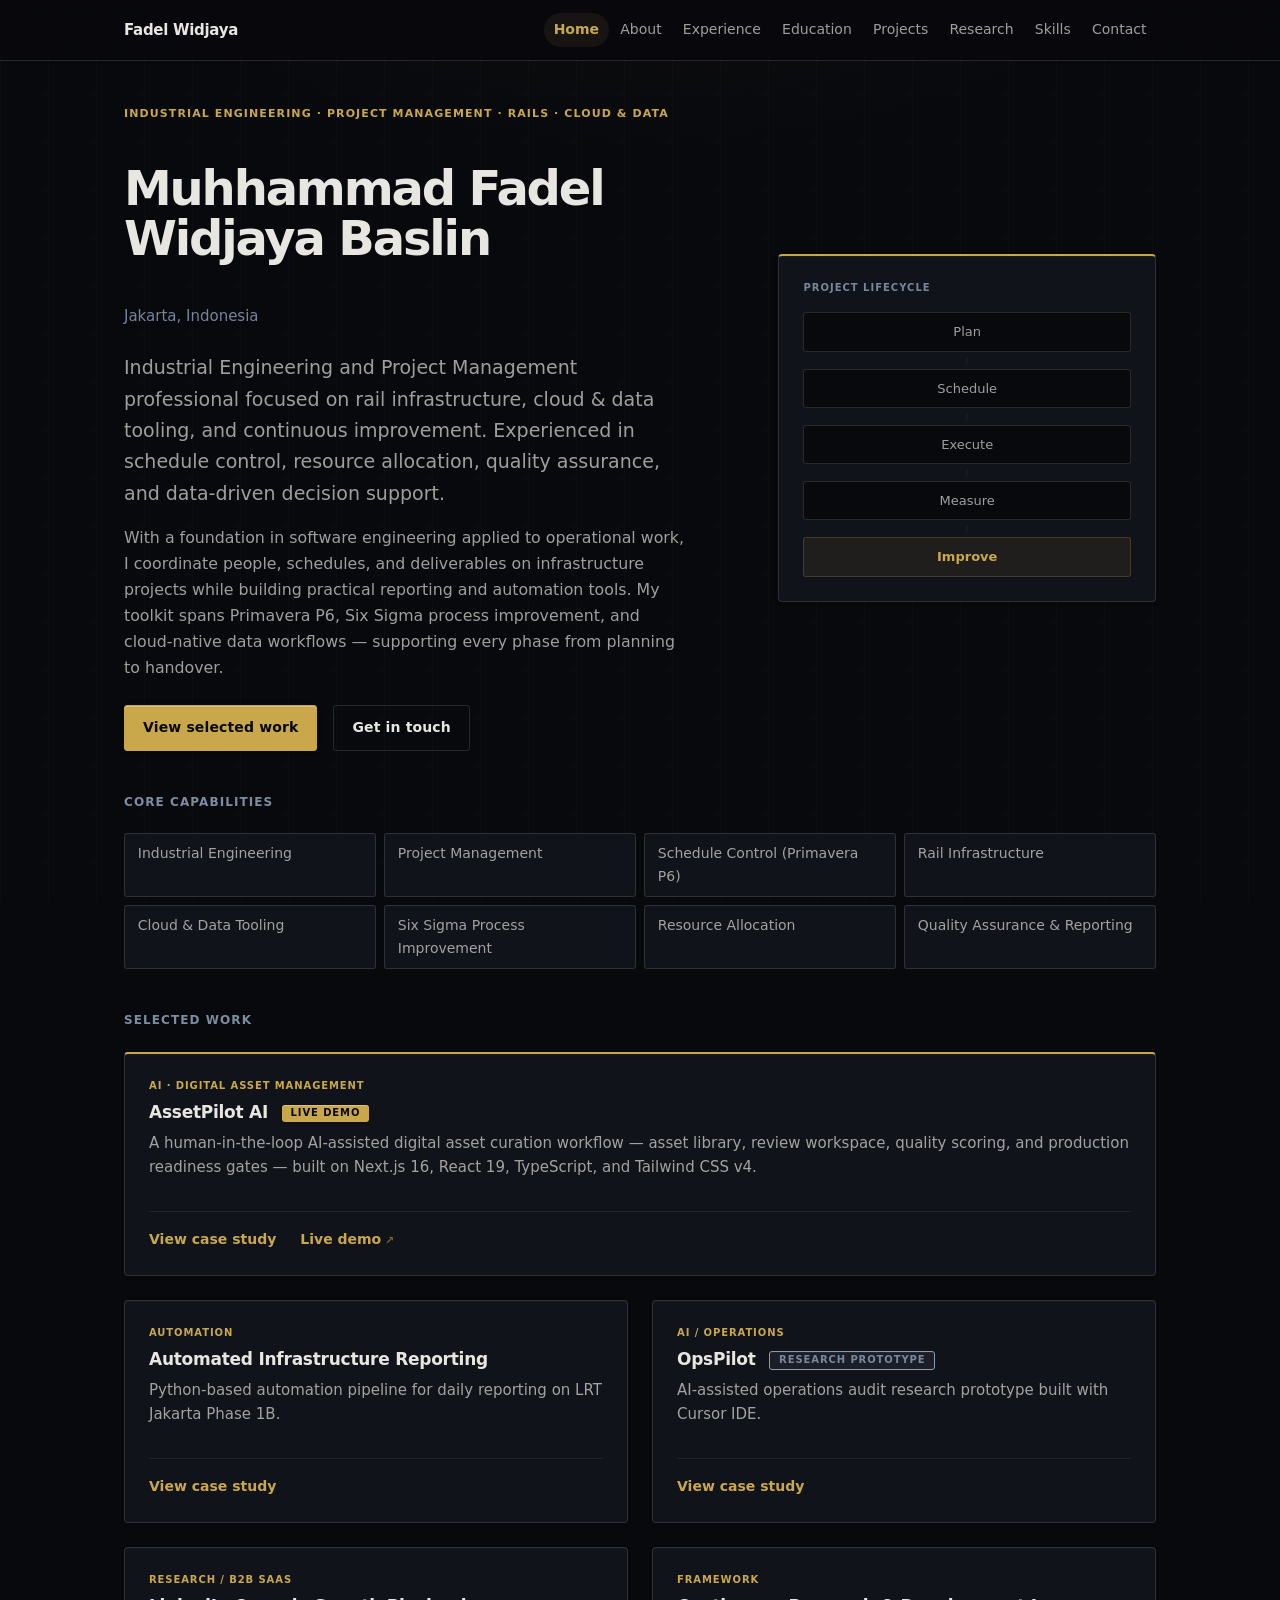
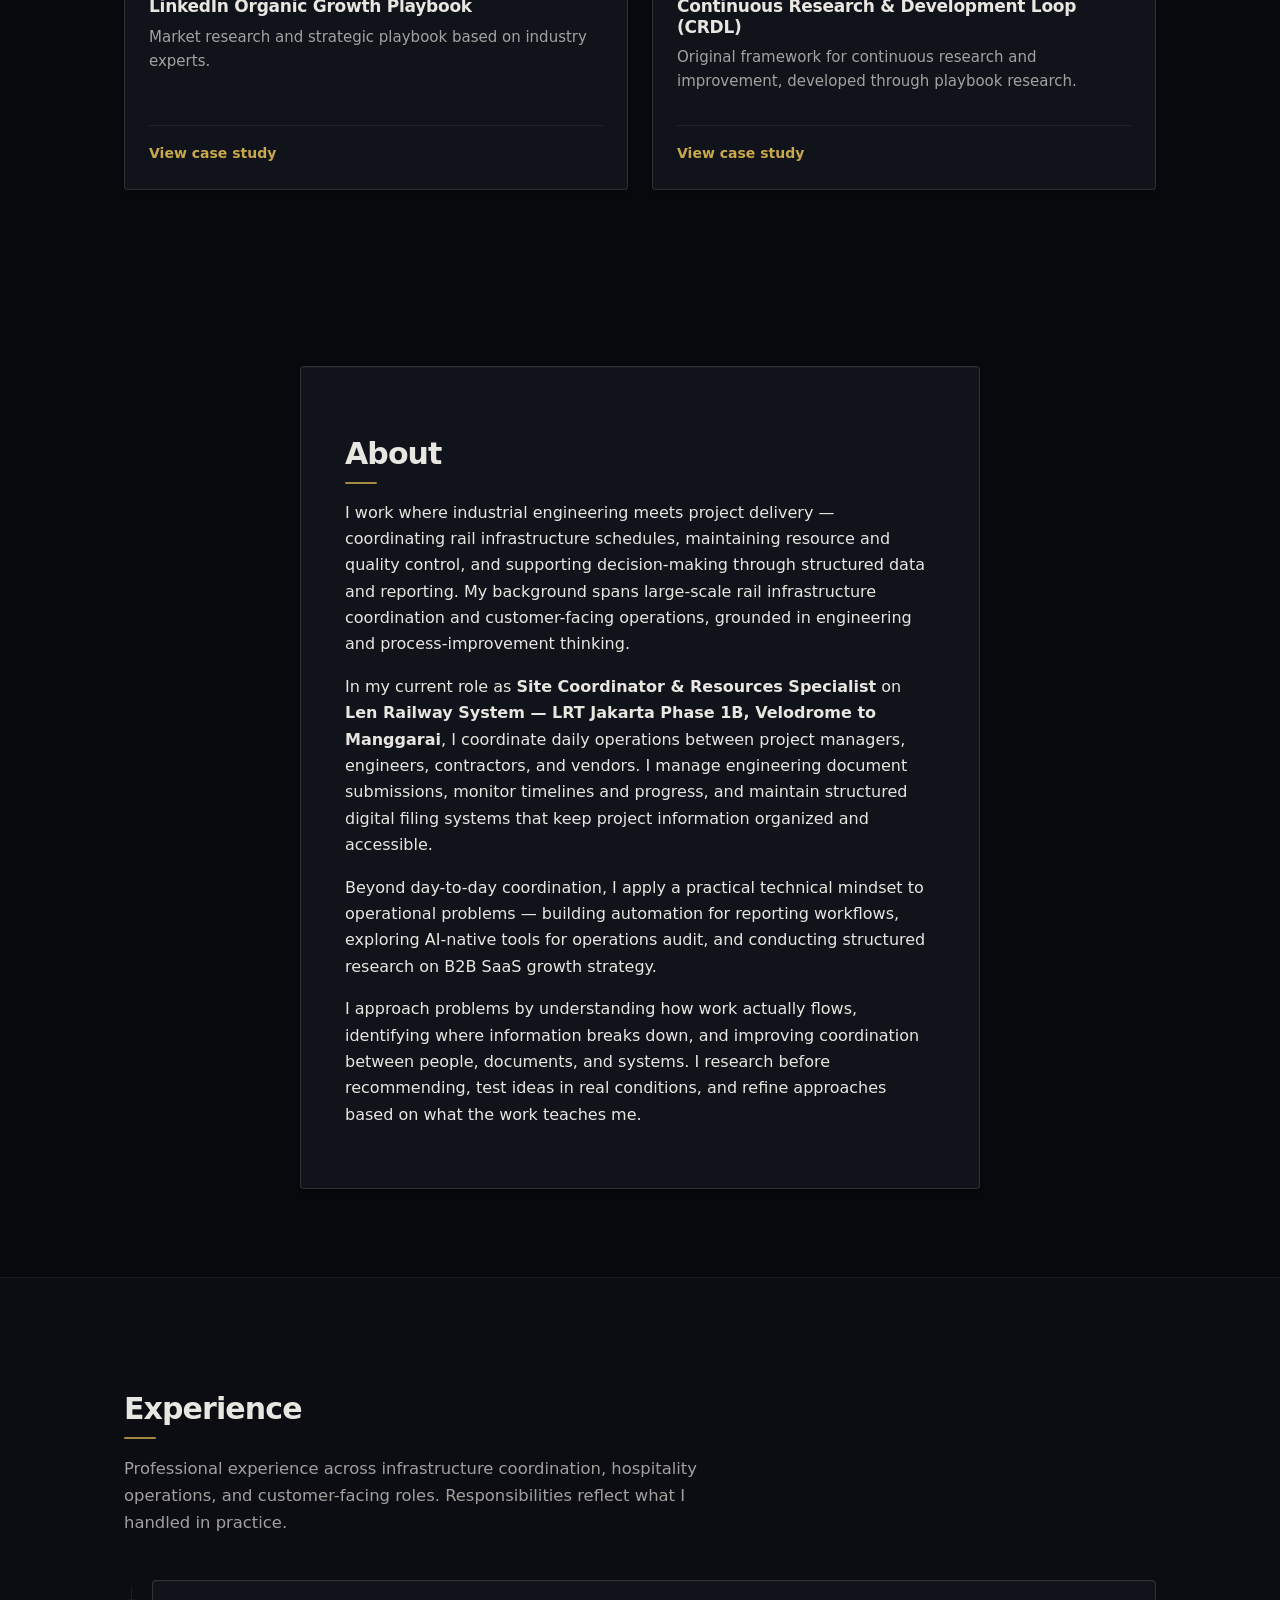
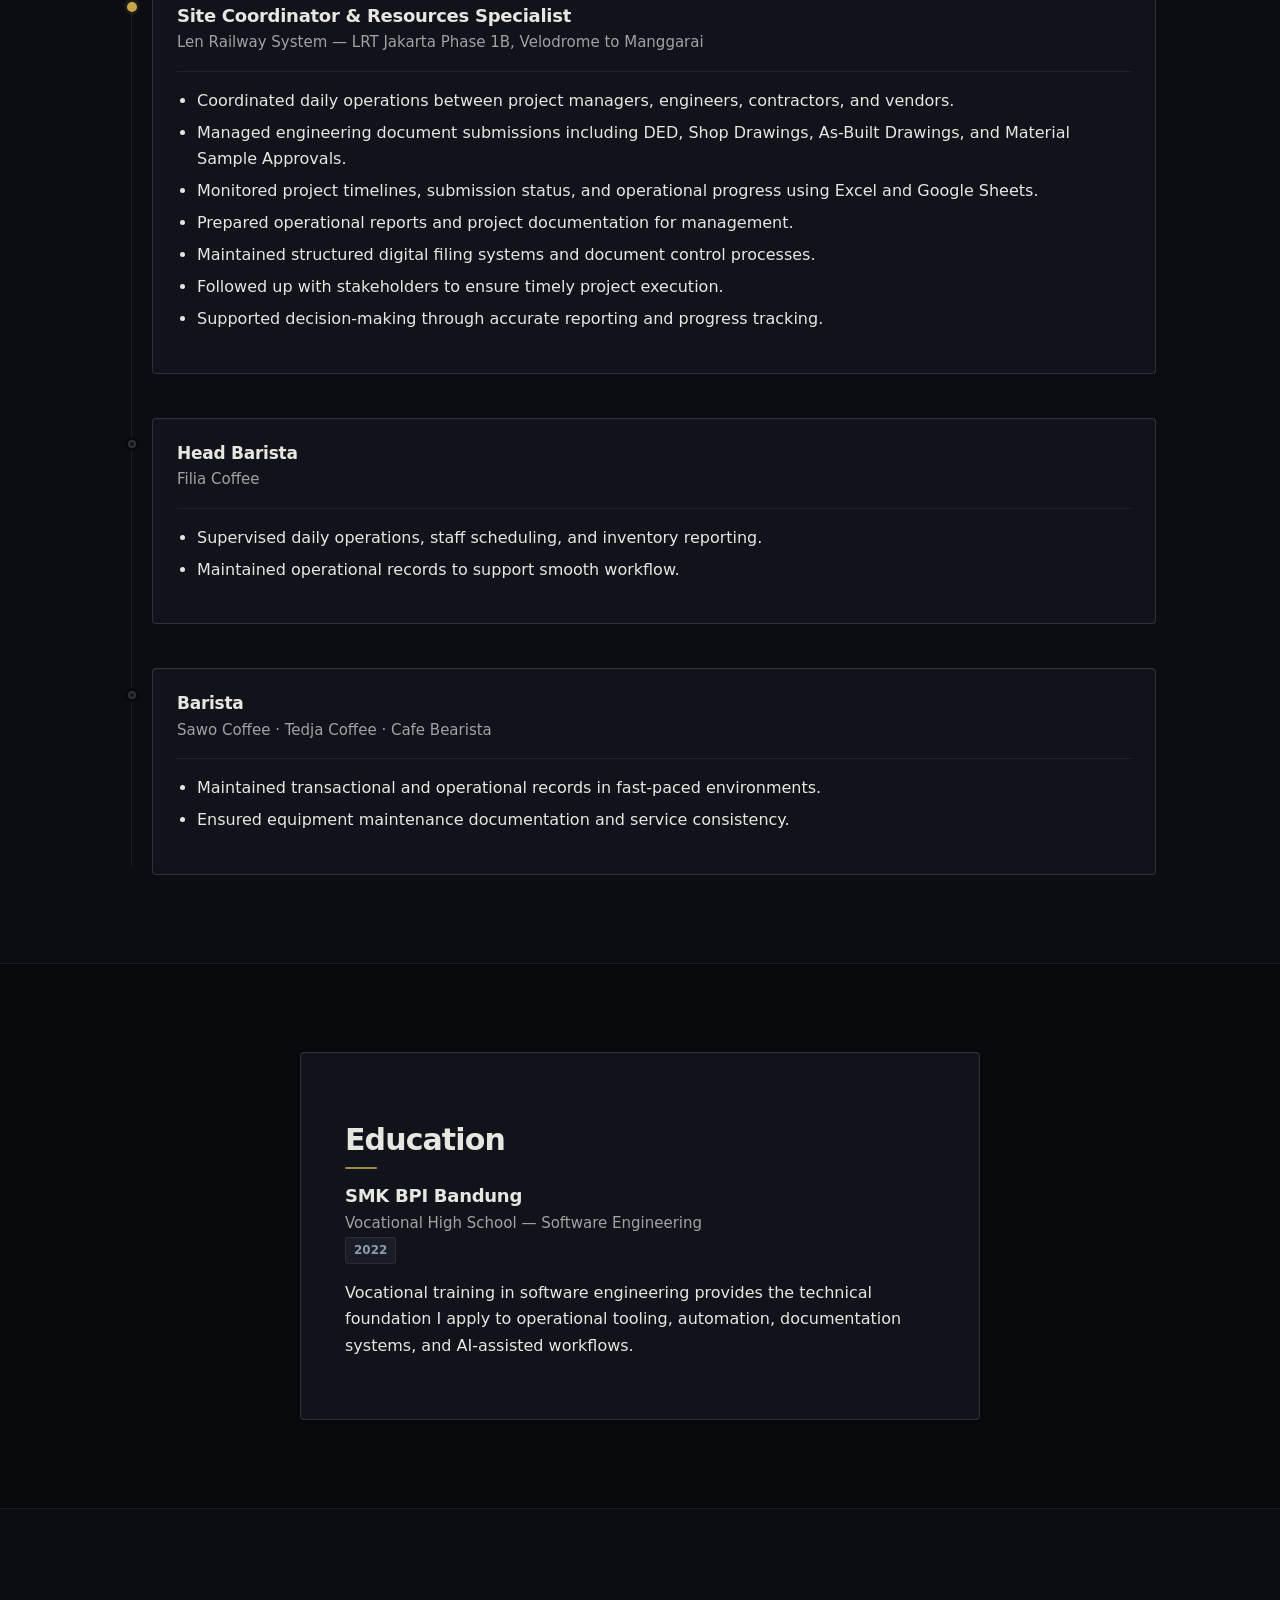
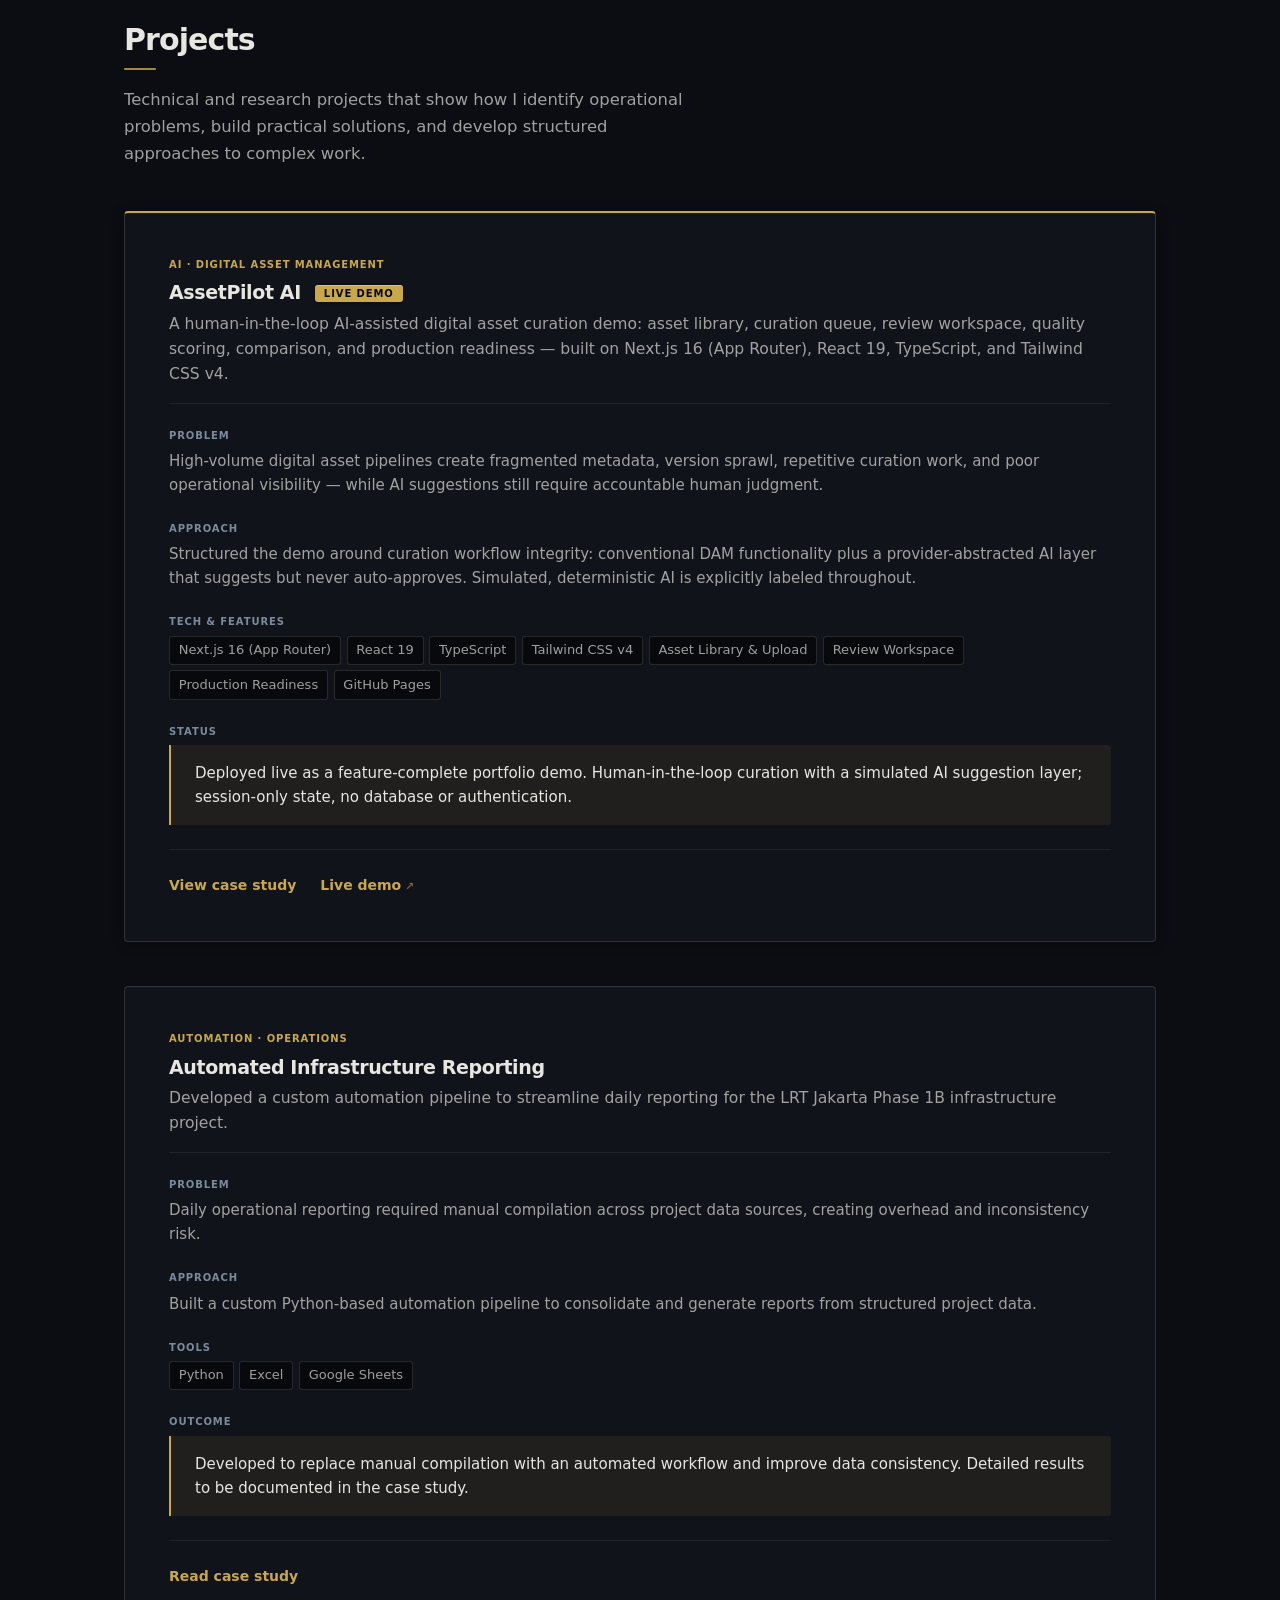
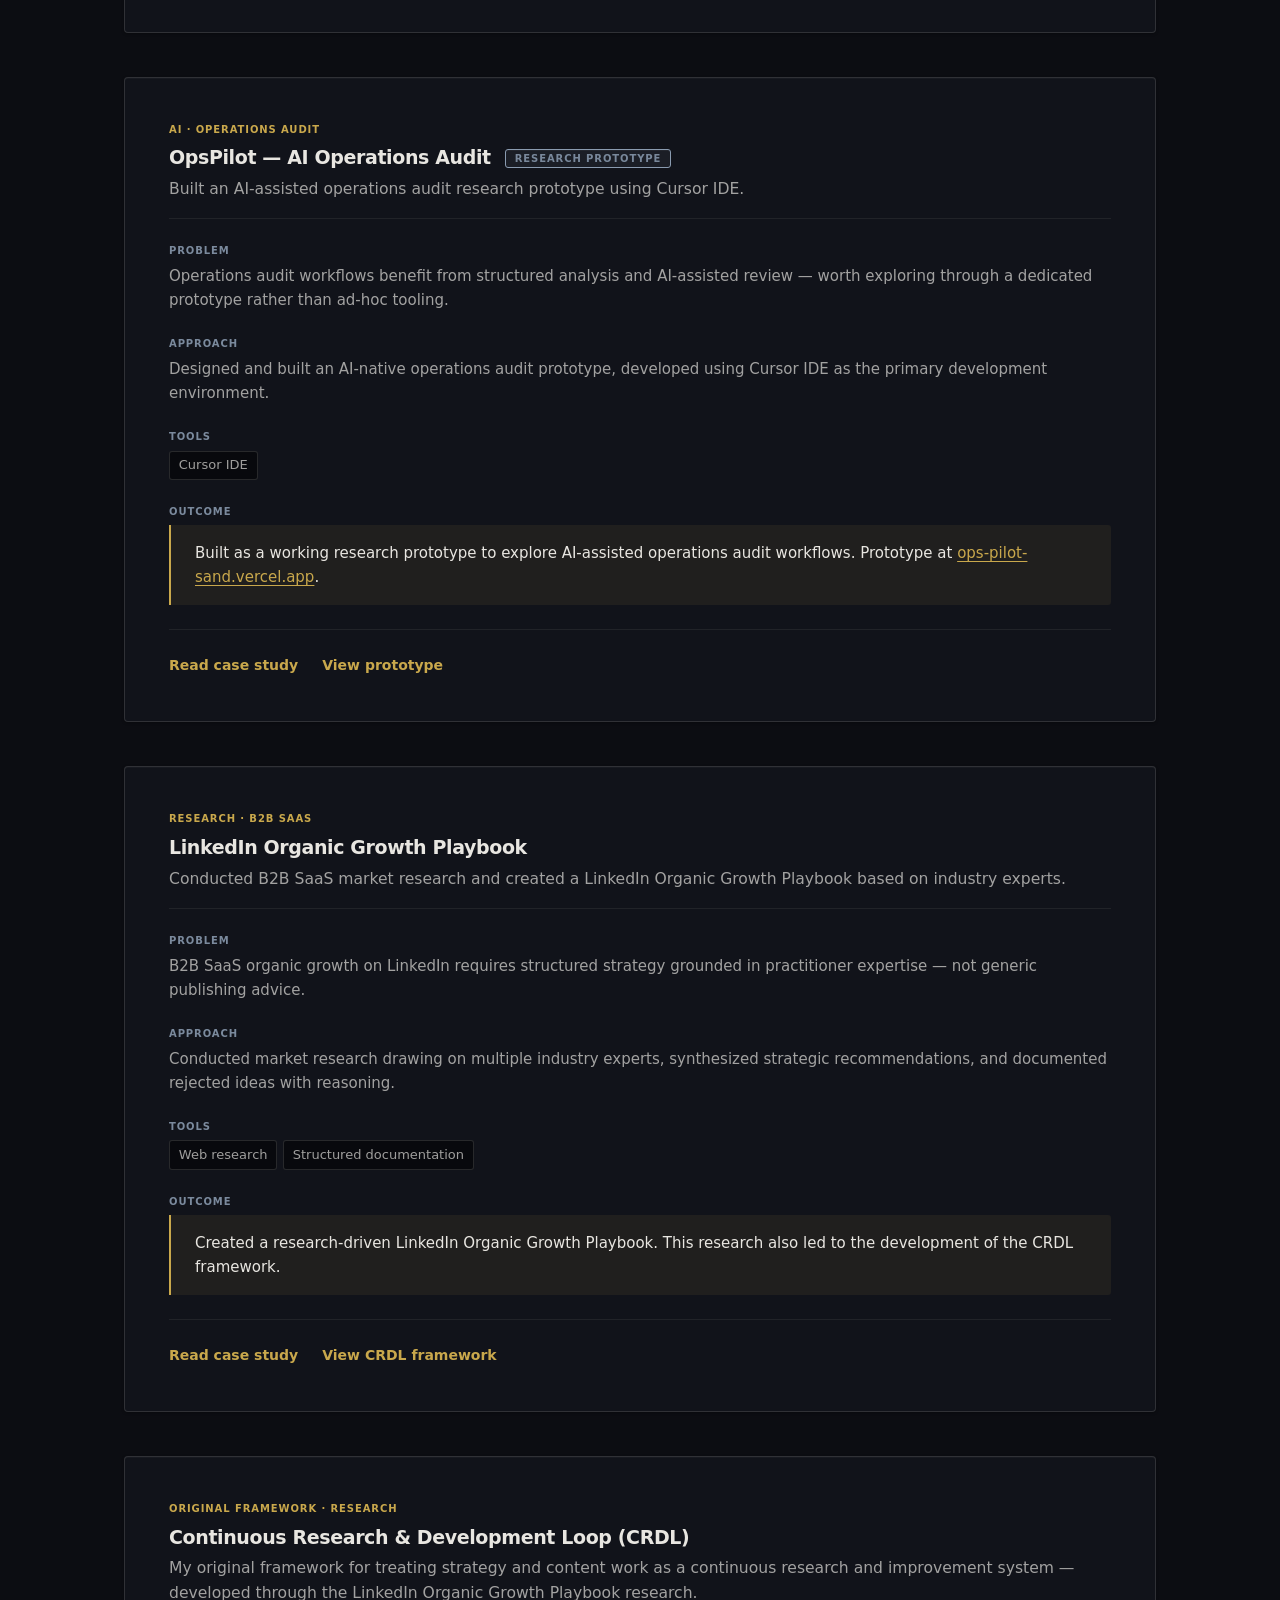
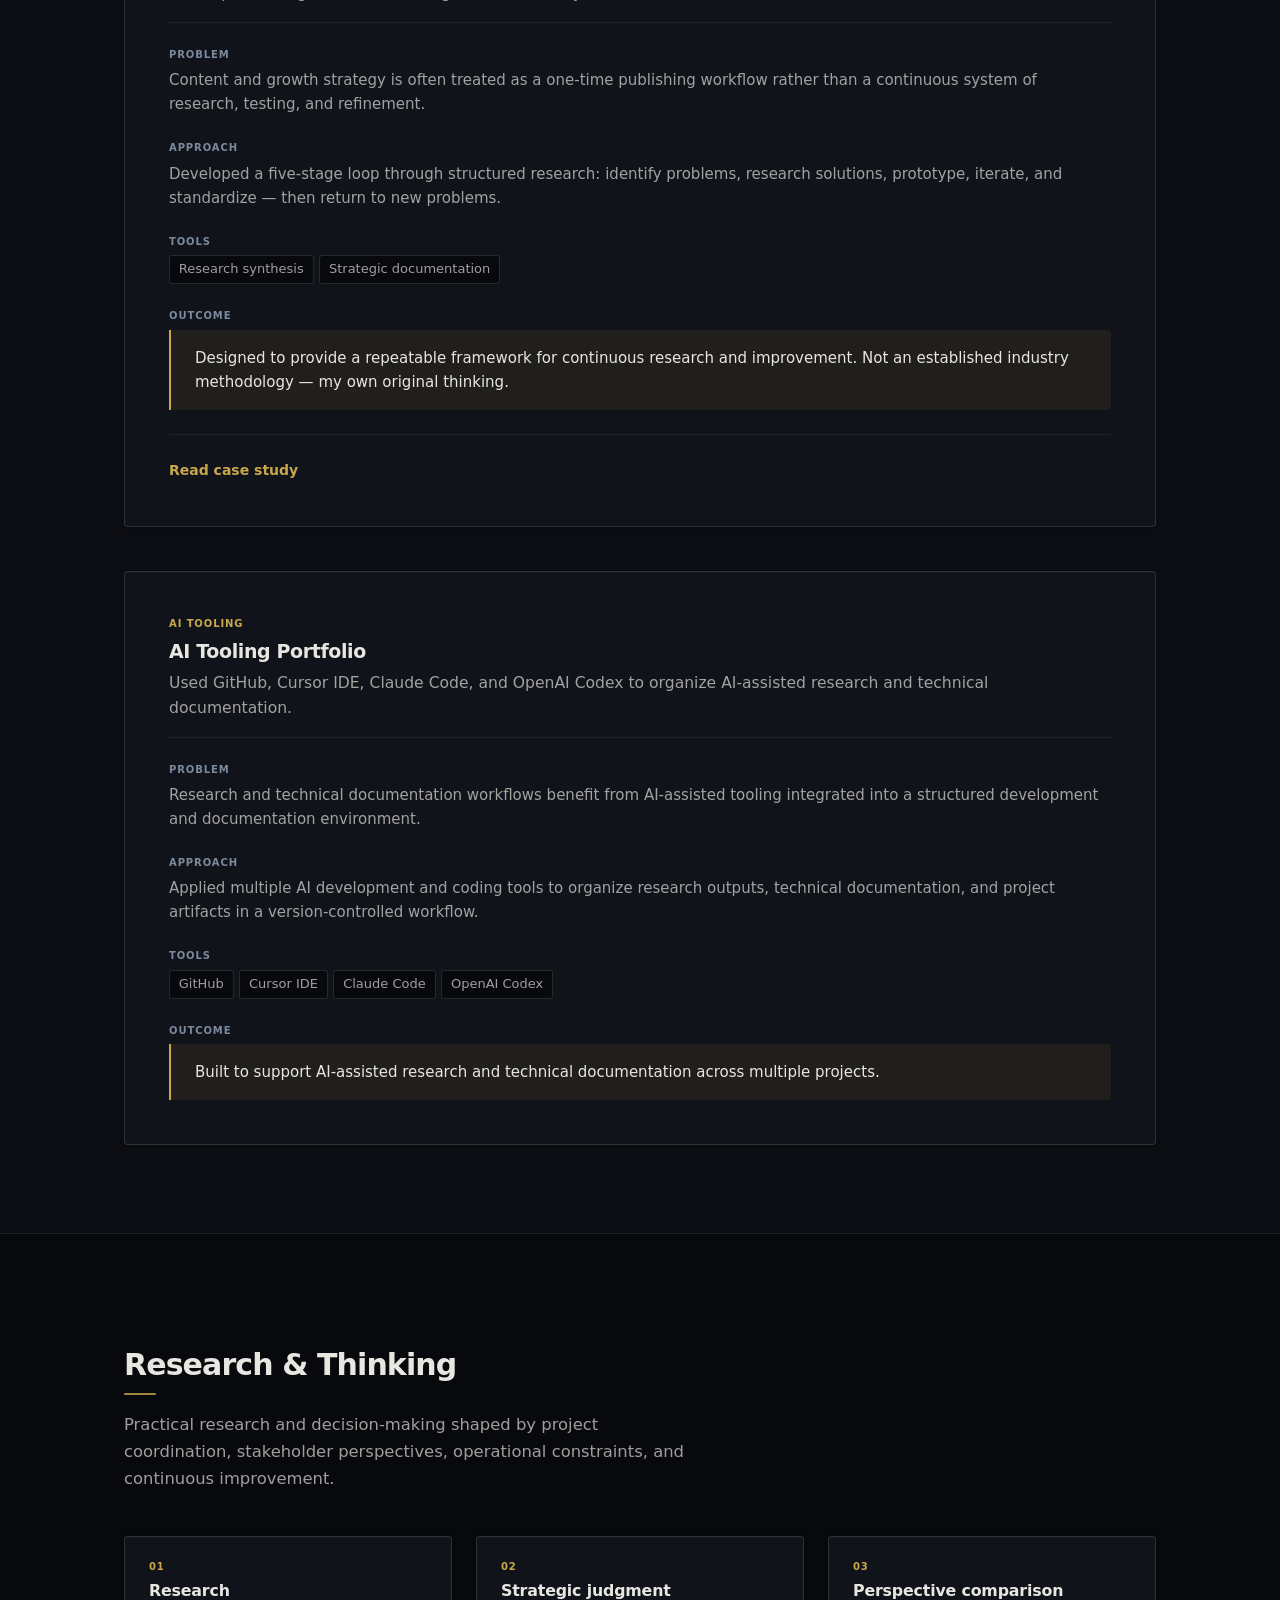
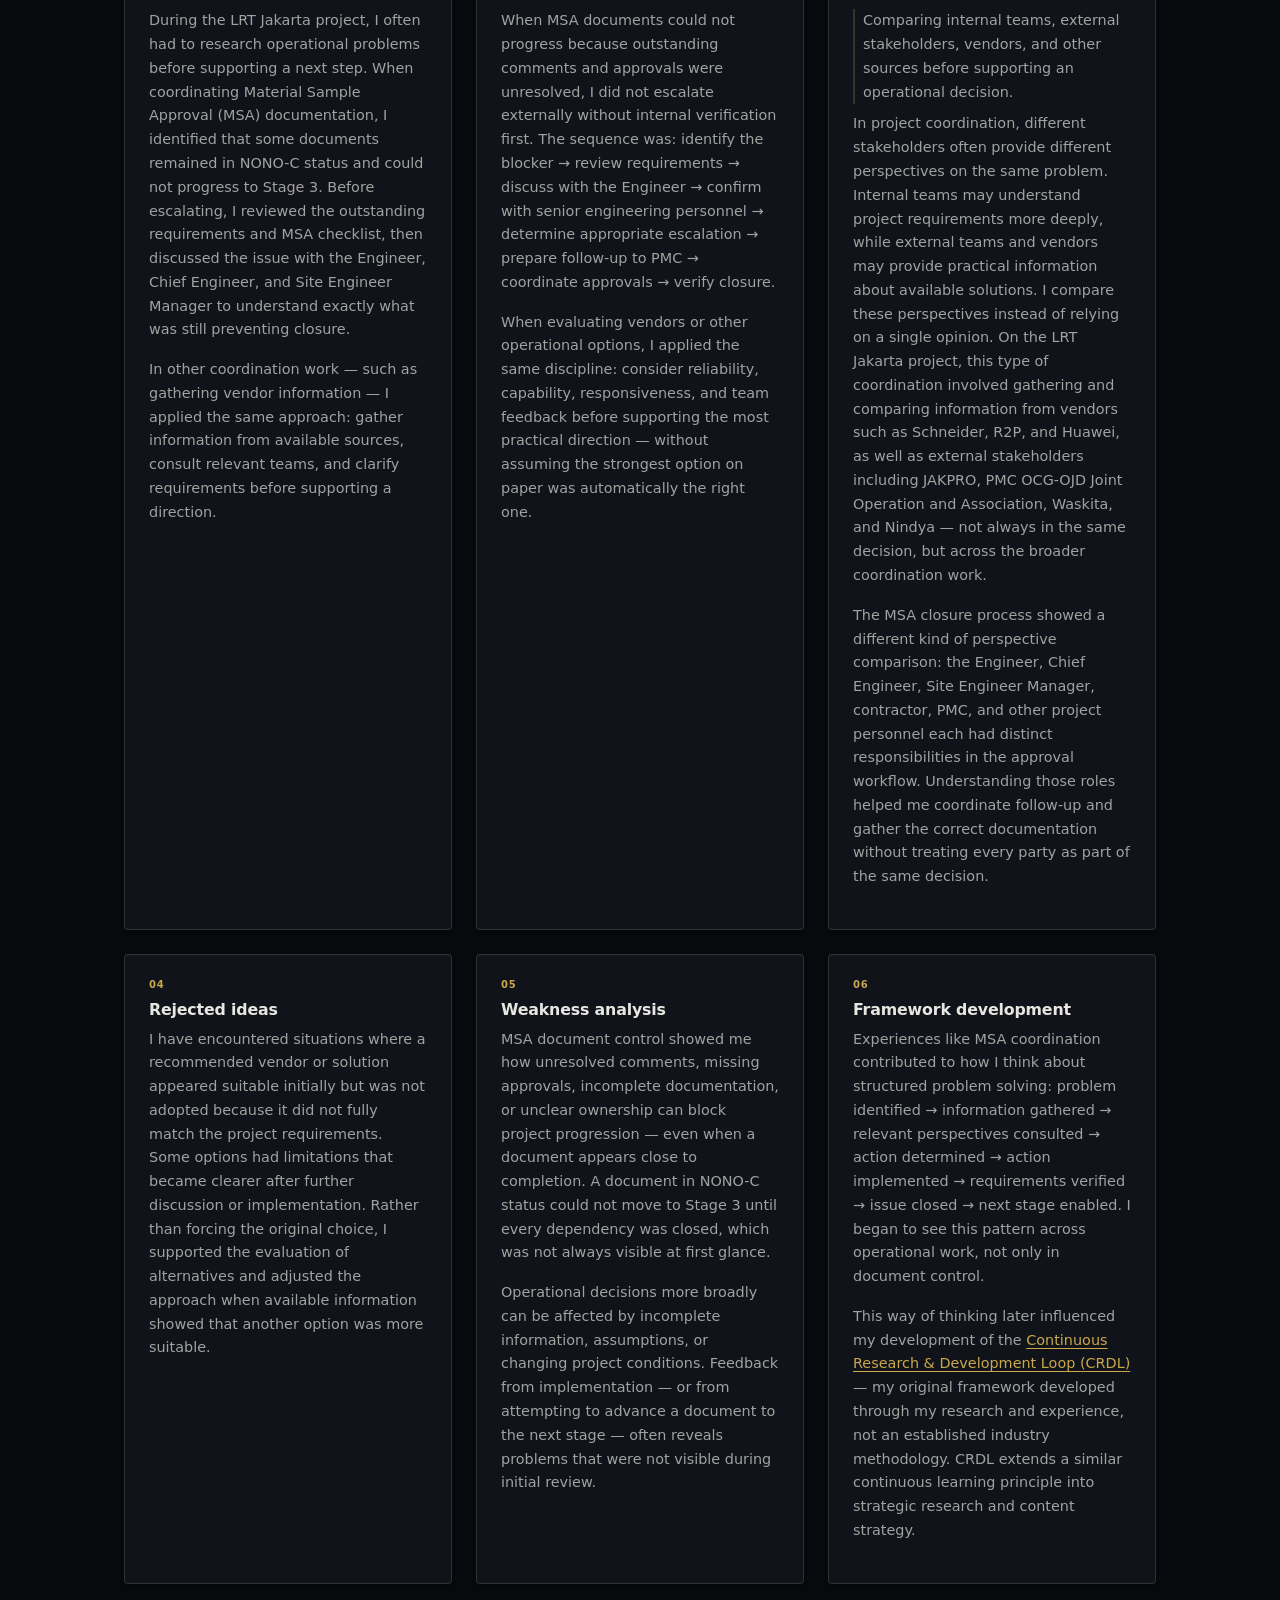
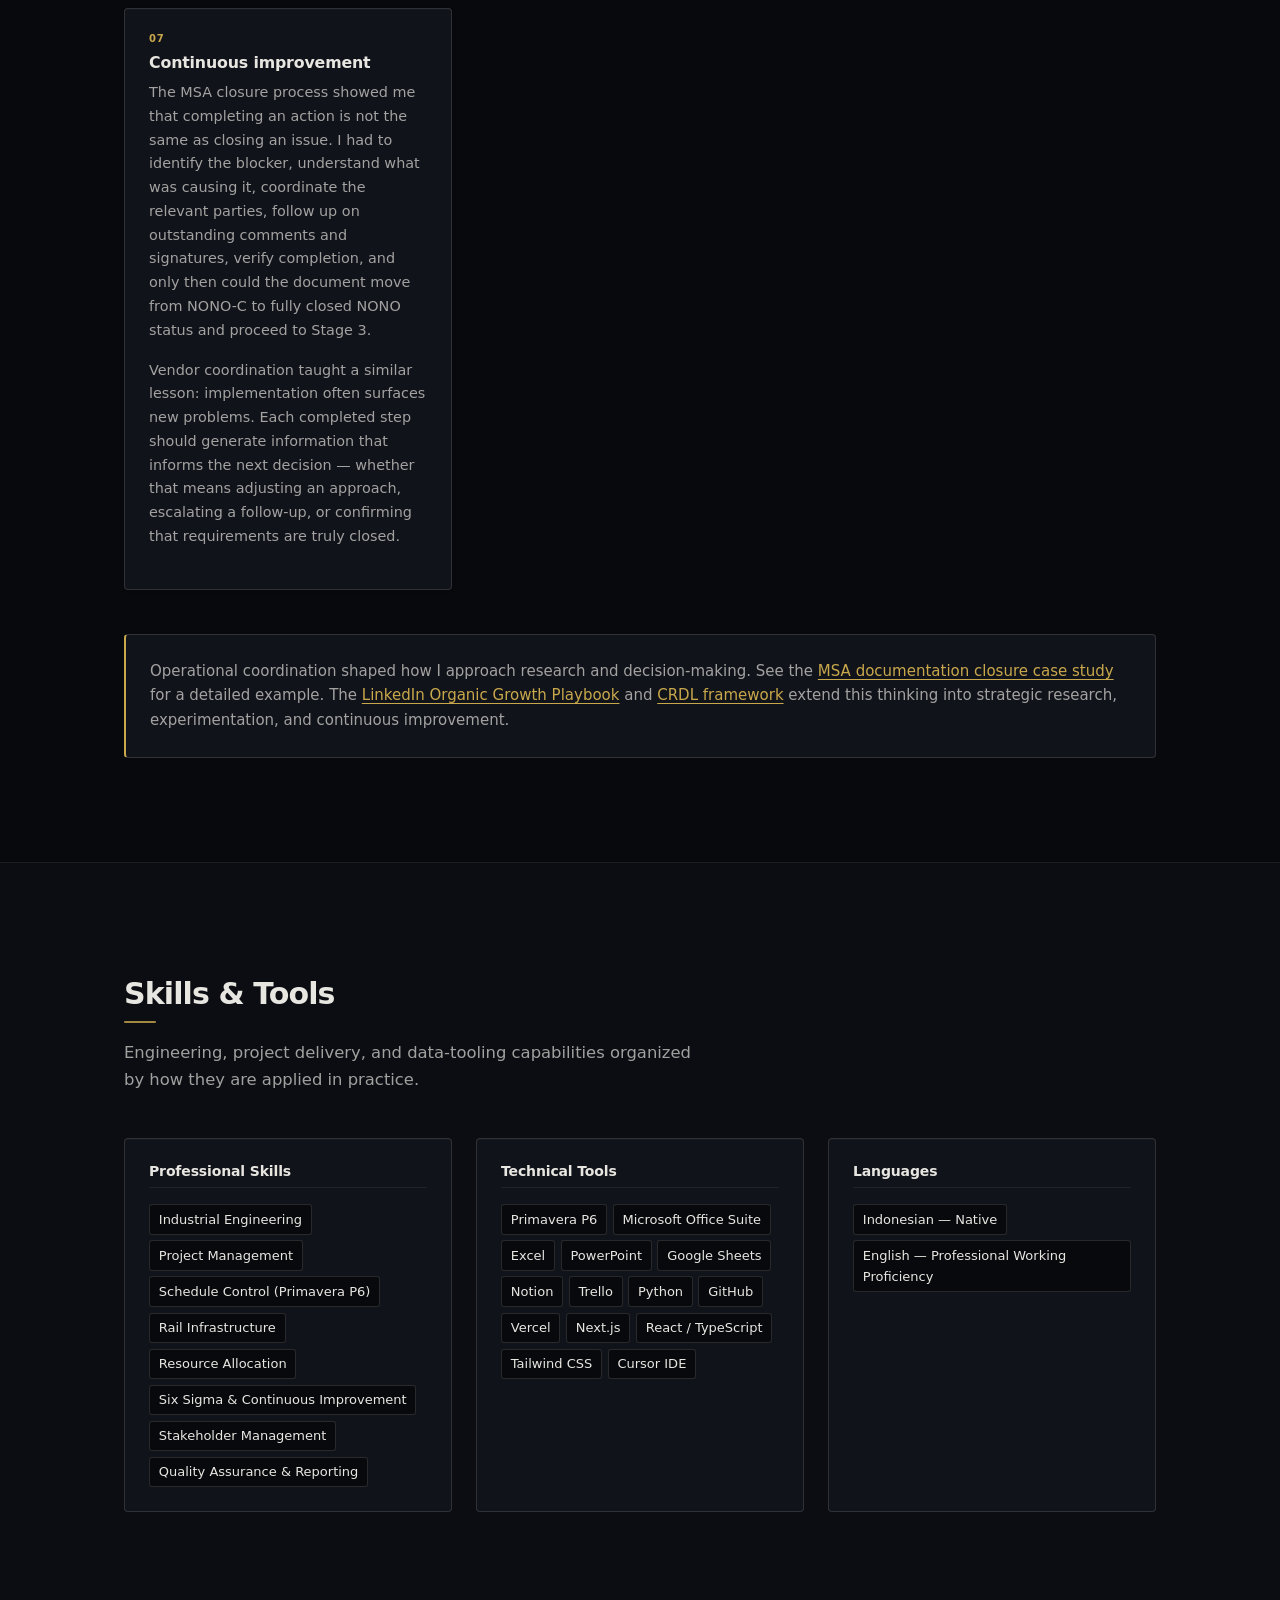
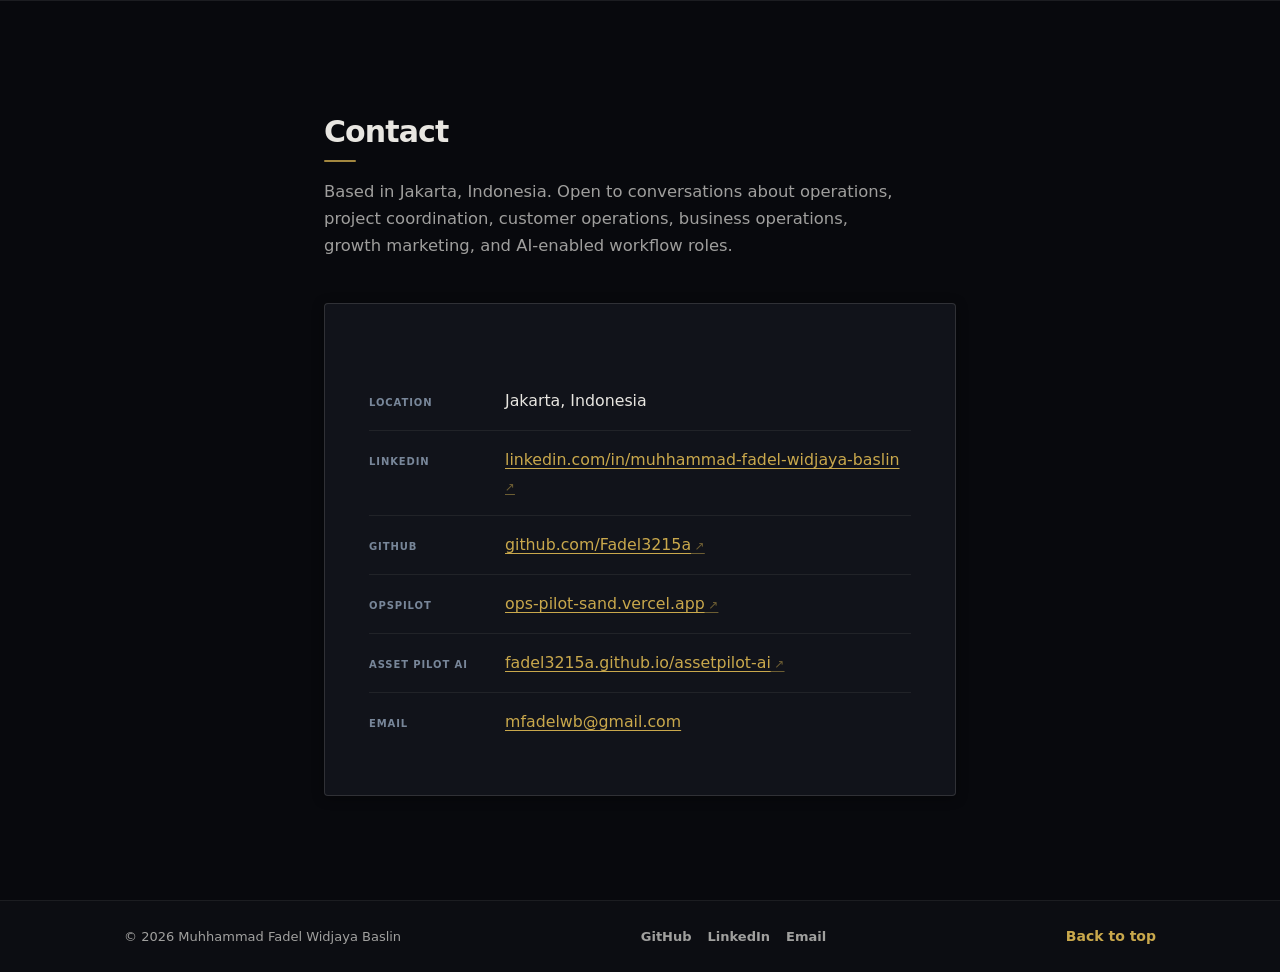
==== commit 817ade07: "Stage 3: Secondary Projects, Internal Links & Final Site Audit" ====
--- a/index.html
+++ b/index.html
@@ -103,11 +103,11 @@
           <div class="card-grid card-grid--compact">
             <article class="card card--featured">
               <p class="card-label">AI · Digital Asset Management</p>
-              <h3>AssetPilot AI <span class="live-badge">Live</span></h3>
-              <p>A human-in-the-loop AI-assisted digital asset management platform with masonry grid, hybrid search, and real-time telemetry — built on Next.js and Prisma with pgvector.</p>
+              <h3>AssetPilot AI <span class="live-badge">Live Demo</span></h3>
+              <p>A human-in-the-loop AI-assisted digital asset curation workflow — asset library, review workspace, quality scoring, and production readiness gates — built on Next.js 16, React 19, TypeScript, and Tailwind CSS v4.</p>
               <div class="card-actions">
                 <a class="text-link" href="projects/assetpilot-ai/index.html">View case study</a>
-                <a class="text-link text-link--external" href="https://assetpilot-ai-omega.vercel.app/" target="_blank" rel="noopener noreferrer">Live demo</a>
+                <a class="text-link text-link--external" href="https://fadel3215a.github.io/assetpilot-ai/" target="_blank" rel="noopener noreferrer">Live demo</a>
               </div>
             </article>
             <article class="card">
@@ -120,8 +120,8 @@
             </article>
             <article class="card">
               <p class="card-label">AI / Operations</p>
-              <h3>OpsPilot</h3>
-              <p>AI-native operations audit platform built with Cursor IDE.</p>
+              <h3>OpsPilot <span class="prototype-badge">Research Prototype</span></h3>
+              <p>AI-assisted operations audit research prototype built with Cursor IDE.</p>
               <div class="card-actions">
                 <a class="text-link" href="projects/opspilot/">View case study</a>
               </div>
@@ -259,11 +259,11 @@
           <article class="project-card project-card--featured" id="project-assetpilot">
             <header class="project-card-header">
               <p class="card-label">AI · Digital Asset Management</p>
-              <h3>AssetPilot AI v1.5.1 <span class="live-badge">Live</span></h3>
+              <h3>AssetPilot AI <span class="live-badge">Live Demo</span></h3>
               <p class="project-summary">
-                A human-in-the-loop AI-assisted digital asset management platform featuring a
-                masonry asset grid, hybrid search, and real-time telemetry — built on Next.js 16
-                (Turbopack) and Prisma 7 with pgvector for semantic search.
+                A human-in-the-loop AI-assisted digital asset curation demo: asset library, curation
+                queue, review workspace, quality scoring, comparison, and production readiness —
+                built on Next.js 16 (App Router), React 19, TypeScript, and Tailwind CSS v4.
               </p>
             </header>
             <dl class="project-details">
@@ -273,30 +273,31 @@
               </div>
               <div class="project-field">
                 <dt>Approach</dt>
-                <dd>Structured the system around curation workflow integrity: conventional DAM functionality plus a provider-abstracted AI layer that suggests but never auto-approves. Hybrid search combines keyword and semantic retrieval over pgvector embeddings.</dd>
+                <dd>Structured the demo around curation workflow integrity: conventional DAM functionality plus a provider-abstracted AI layer that suggests but never auto-approves. Simulated, deterministic AI is explicitly labeled throughout.</dd>
               </div>
               <div class="project-field">
                 <dt>Tech &amp; features</dt>
                 <dd>
                   <ul class="tag-list">
-                    <li>Next.js 16 (Turbopack)</li>
-                    <li>Prisma 7 + pgvector</li>
-                    <li>Masonry Grid</li>
-                    <li>Hybrid Search</li>
-                    <li>Real-time SSE Telemetry</li>
+                    <li>Next.js 16 (App Router)</li>
+                    <li>React 19</li>
                     <li>TypeScript</li>
-                    <li>Vercel</li>
+                    <li>Tailwind CSS v4</li>
+                    <li>Asset Library &amp; Upload</li>
+                    <li>Review Workspace</li>
+                    <li>Production Readiness</li>
+                    <li>GitHub Pages</li>
                   </ul>
                 </dd>
               </div>
               <div class="project-field project-field--outcome">
                 <dt>Status</dt>
-                <dd>Deployed live. Human-in-the-loop curation with AI suggestion layer, hybrid search over semantic embeddings, and a real-time telemetry dashboard for usage and system events.</dd>
+                <dd>Deployed live as a feature-complete portfolio demo. Human-in-the-loop curation with a simulated AI suggestion layer; session-only state, no database or authentication.</dd>
               </div>
             </dl>
             <footer class="project-card-footer">
               <a class="text-link" href="projects/assetpilot-ai/index.html">View case study</a>
-              <a class="text-link text-link--external" href="https://assetpilot-ai-omega.vercel.app/" target="_blank" rel="noopener noreferrer">Live demo</a>
+              <a class="text-link text-link--external" href="https://fadel3215a.github.io/assetpilot-ai/" target="_blank" rel="noopener noreferrer">Live demo</a>
             </footer>
           </article>
 
@@ -341,19 +342,19 @@
           <article class="project-card" id="project-opspilot">
             <header class="project-card-header">
               <p class="card-label">AI · Operations Audit</p>
-              <h3>OpsPilot — AI Native Operations Audit</h3>
+              <h3>OpsPilot — AI Operations Audit <span class="prototype-badge">Research Prototype</span></h3>
               <p class="project-summary">
-                Built an AI Operations Audit platform using Cursor IDE.
+                Built an AI-assisted operations audit research prototype using Cursor IDE.
               </p>
             </header>
             <dl class="project-details">
               <div class="project-field">
                 <dt>Problem</dt>
-                <dd>Operations audit workflows benefit from structured analysis and AI-assisted review — requiring a dedicated platform rather than ad-hoc tooling.</dd>
+                <dd>Operations audit workflows benefit from structured analysis and AI-assisted review — worth exploring through a dedicated prototype rather than ad-hoc tooling.</dd>
               </div>
               <div class="project-field">
                 <dt>Approach</dt>
-                <dd>Designed and built an AI-native operations audit platform, developed using Cursor IDE as the primary development environment.</dd>
+                <dd>Designed and built an AI-native operations audit prototype, developed using Cursor IDE as the primary development environment.</dd>
               </div>
               <div class="project-field">
                 <dt>Tools</dt>
@@ -365,12 +366,12 @@
               </div>
               <div class="project-field project-field--outcome">
                 <dt>Outcome</dt>
-                <dd>Built to provide a dedicated platform for AI-native operations audit. Live at <a href="https://ops-pilot-sand.vercel.app" target="_blank" rel="noopener noreferrer">ops-pilot-sand.vercel.app</a>.</dd>
+                <dd>Built as a working research prototype to explore AI-assisted operations audit workflows. Prototype at <a href="https://ops-pilot-sand.vercel.app" target="_blank" rel="noopener noreferrer">ops-pilot-sand.vercel.app</a>.</dd>
               </div>
             </dl>
             <footer class="project-card-footer">
               <a class="text-link" href="projects/opspilot/">Read case study</a>
-              <a class="text-link" href="https://ops-pilot-sand.vercel.app" target="_blank" rel="noopener noreferrer">View live project</a>
+              <a class="text-link" href="https://ops-pilot-sand.vercel.app" target="_blank" rel="noopener noreferrer">View prototype</a>
             </footer>
           </article>
 
@@ -671,8 +672,8 @@
               <li>GitHub</li>
               <li>Vercel</li>
               <li>Next.js</li>
-              <li>Prisma</li>
-              <li>PostgreSQL / pgvector</li>
+              <li>React / TypeScript</li>
+              <li>Tailwind CSS</li>
               <li>Cursor IDE</li>
             </ul>
           </article>
@@ -724,7 +725,7 @@
             <li>
               <span class="contact-label">Asset Pilot AI</span>
               <span class="contact-value">
-                <a class="contact-link contact-link--external" href="https://assetpilot-ai-omega.vercel.app/" target="_blank" rel="noopener noreferrer">assetpilot-ai-omega.vercel.app</a>
+                <a class="contact-link contact-link--external" href="https://fadel3215a.github.io/assetpilot-ai/" target="_blank" rel="noopener noreferrer">fadel3215a.github.io/assetpilot-ai</a>
               </span>
             </li>
             <li>
@@ -742,6 +743,11 @@
   <footer class="site-footer">
     <div class="container footer-inner">
       <p>&copy; <span id="year"></span> Muhhammad Fadel Widjaya Baslin</p>
+      <nav class="footer-links" aria-label="Social links">
+        <a class="footer-link" href="https://github.com/Fadel3215a" target="_blank" rel="noopener noreferrer">GitHub</a>
+        <a class="footer-link" href="https://linkedin.com/in/muhhammad-fadel-widjaya-baslin" target="_blank" rel="noopener noreferrer">LinkedIn</a>
+        <a class="footer-link" href="mailto:mfadelwb@gmail.com">Email</a>
+      </nav>
       <a class="text-link" href="#top">Back to top</a>
     </div>
   </footer>
--- a/css/style.css
+++ b/css/style.css
@@ -746,6 +746,22 @@
   box-shadow: inset 0 1px 0 rgba(255, 255, 255, 0.3), 0 1px 3px rgba(0, 0, 0, 0.4);
 }
 
+.prototype-badge {
+  display: inline-block;
+  vertical-align: middle;
+  margin-left: 0.5rem;
+  padding: 0.15rem 0.55rem;
+  font-size: 0.625rem;
+  font-weight: 700;
+  letter-spacing: 0.09em;
+  text-transform: uppercase;
+  color: var(--color-text-light);
+  background: var(--color-accent-secondary-soft);
+  border: 1px solid var(--color-accent-secondary);
+  border-radius: var(--radius-sm);
+  box-shadow: inset 0 1px 0 rgba(255, 255, 255, 0.04);
+}
+
 .card h3 {
   margin-bottom: var(--space-xs);
 }
@@ -1485,6 +1501,30 @@
   margin: 0;
 }
 
+.footer-links {
+  display: flex;
+  flex-wrap: wrap;
+  gap: 0.25rem 1rem;
+  list-style: none;
+  margin: 0;
+  padding: 0;
+}
+
+.footer-link {
+  font-size: 0.8125rem;
+  font-weight: 550;
+  color: var(--color-text-muted);
+  text-decoration: none;
+  transition: color var(--transition);
+}
+
+.footer-link:hover,
+.footer-link:focus-visible {
+  color: var(--color-accent);
+  text-decoration: underline;
+  text-underline-offset: 3px;
+}
+
 /* ==========================================================================
    Accessibility
    ========================================================================== */
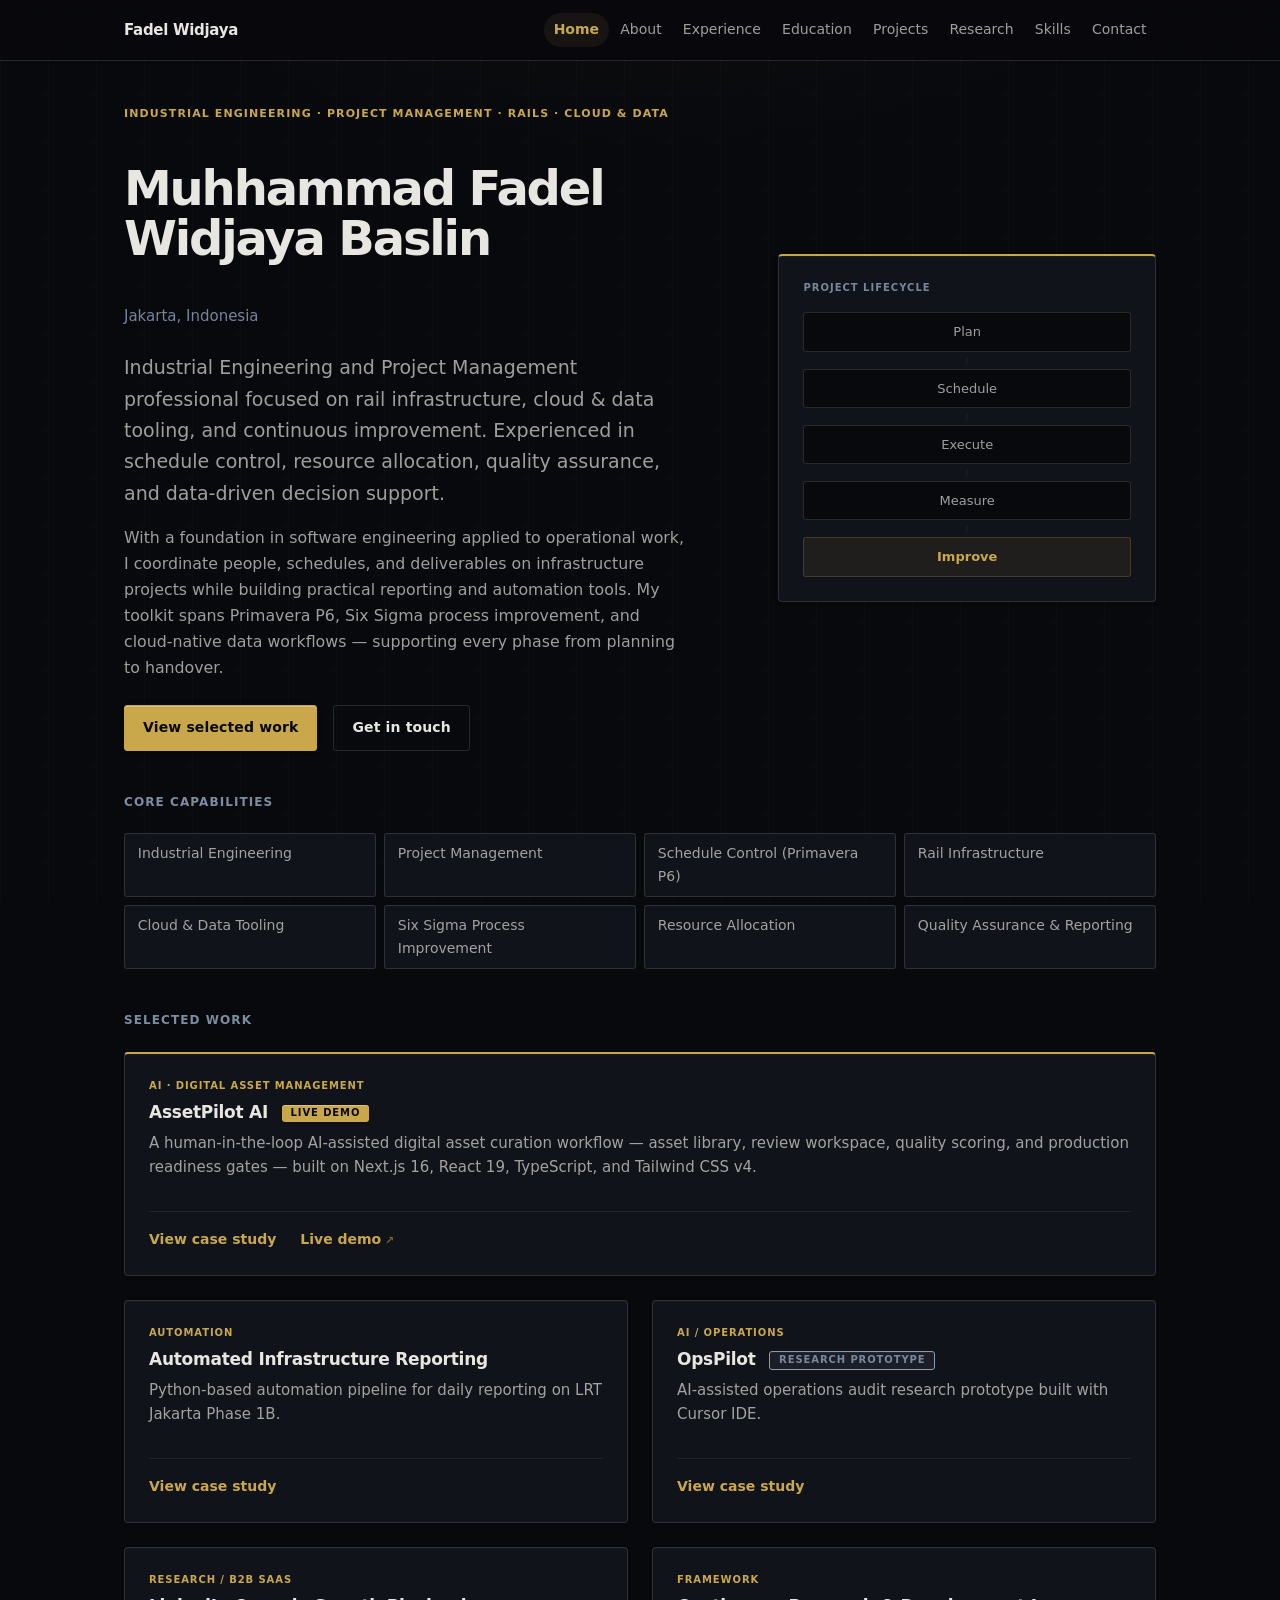
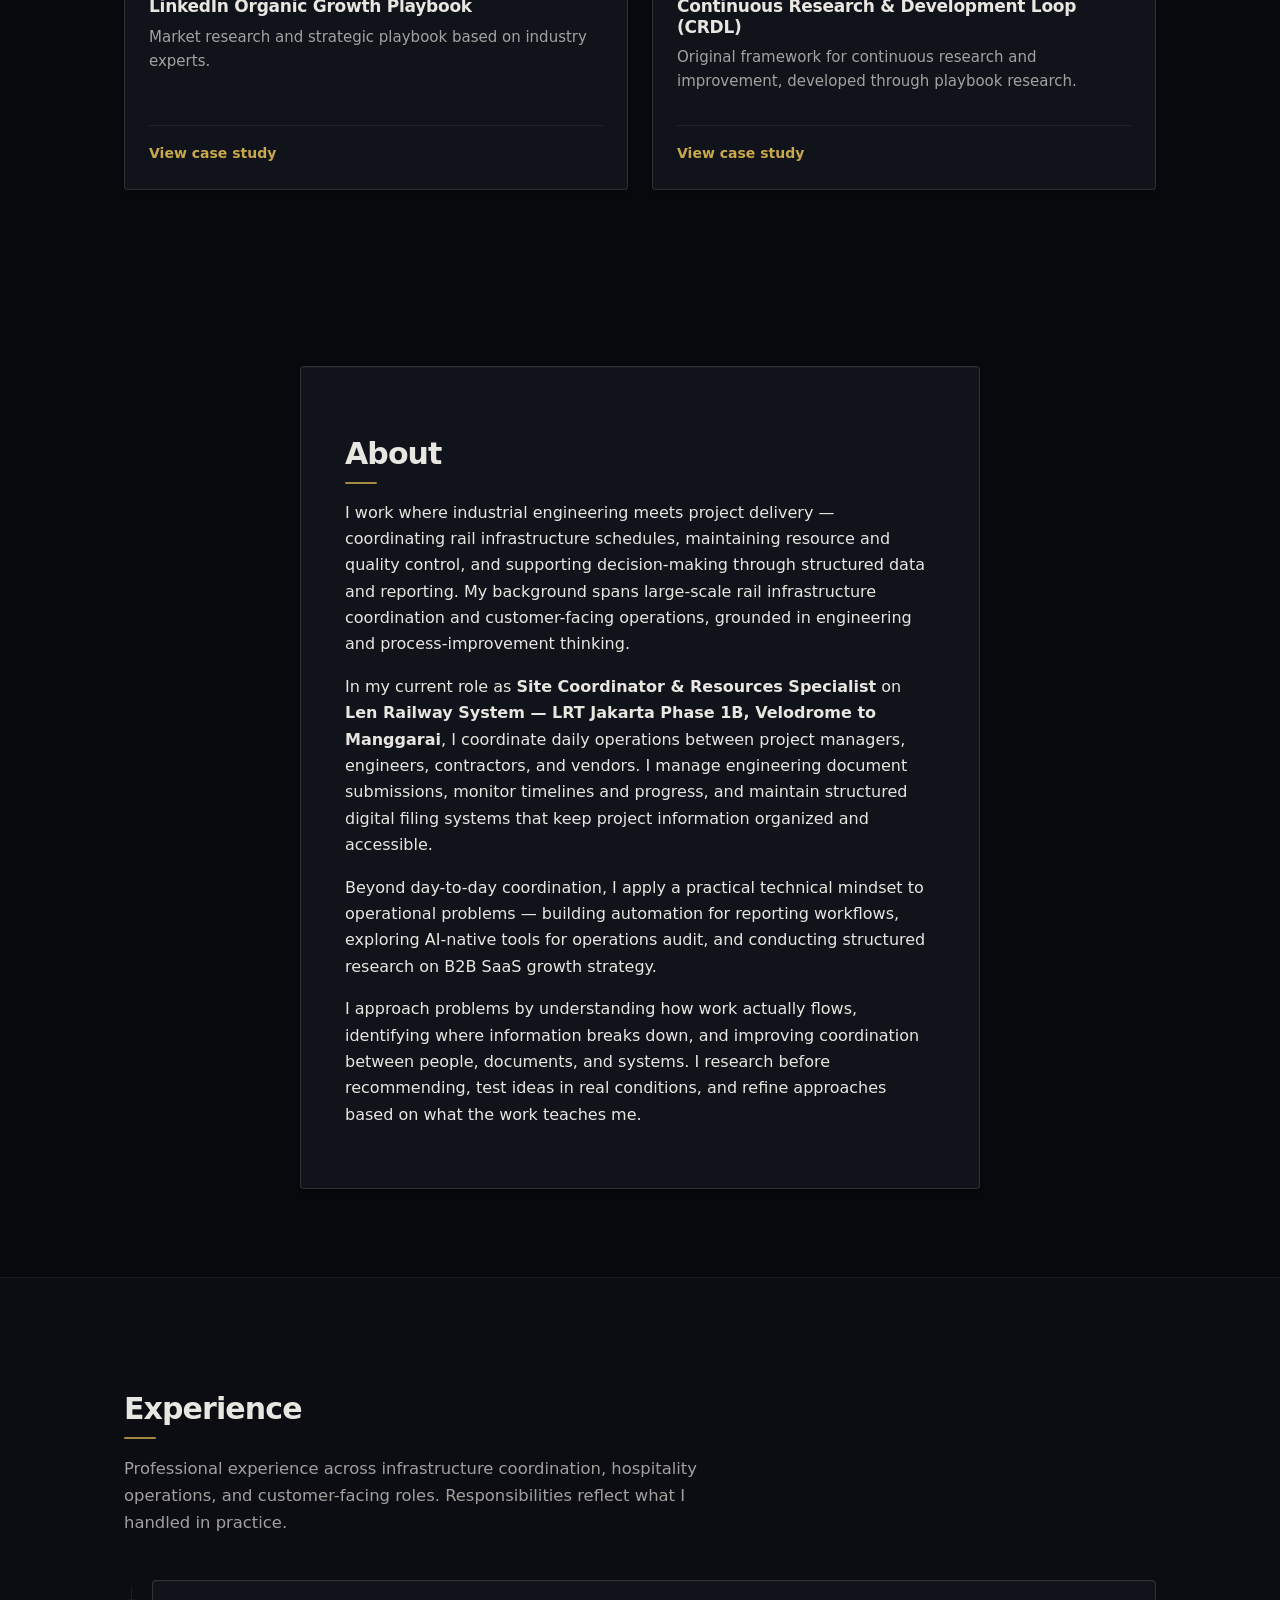
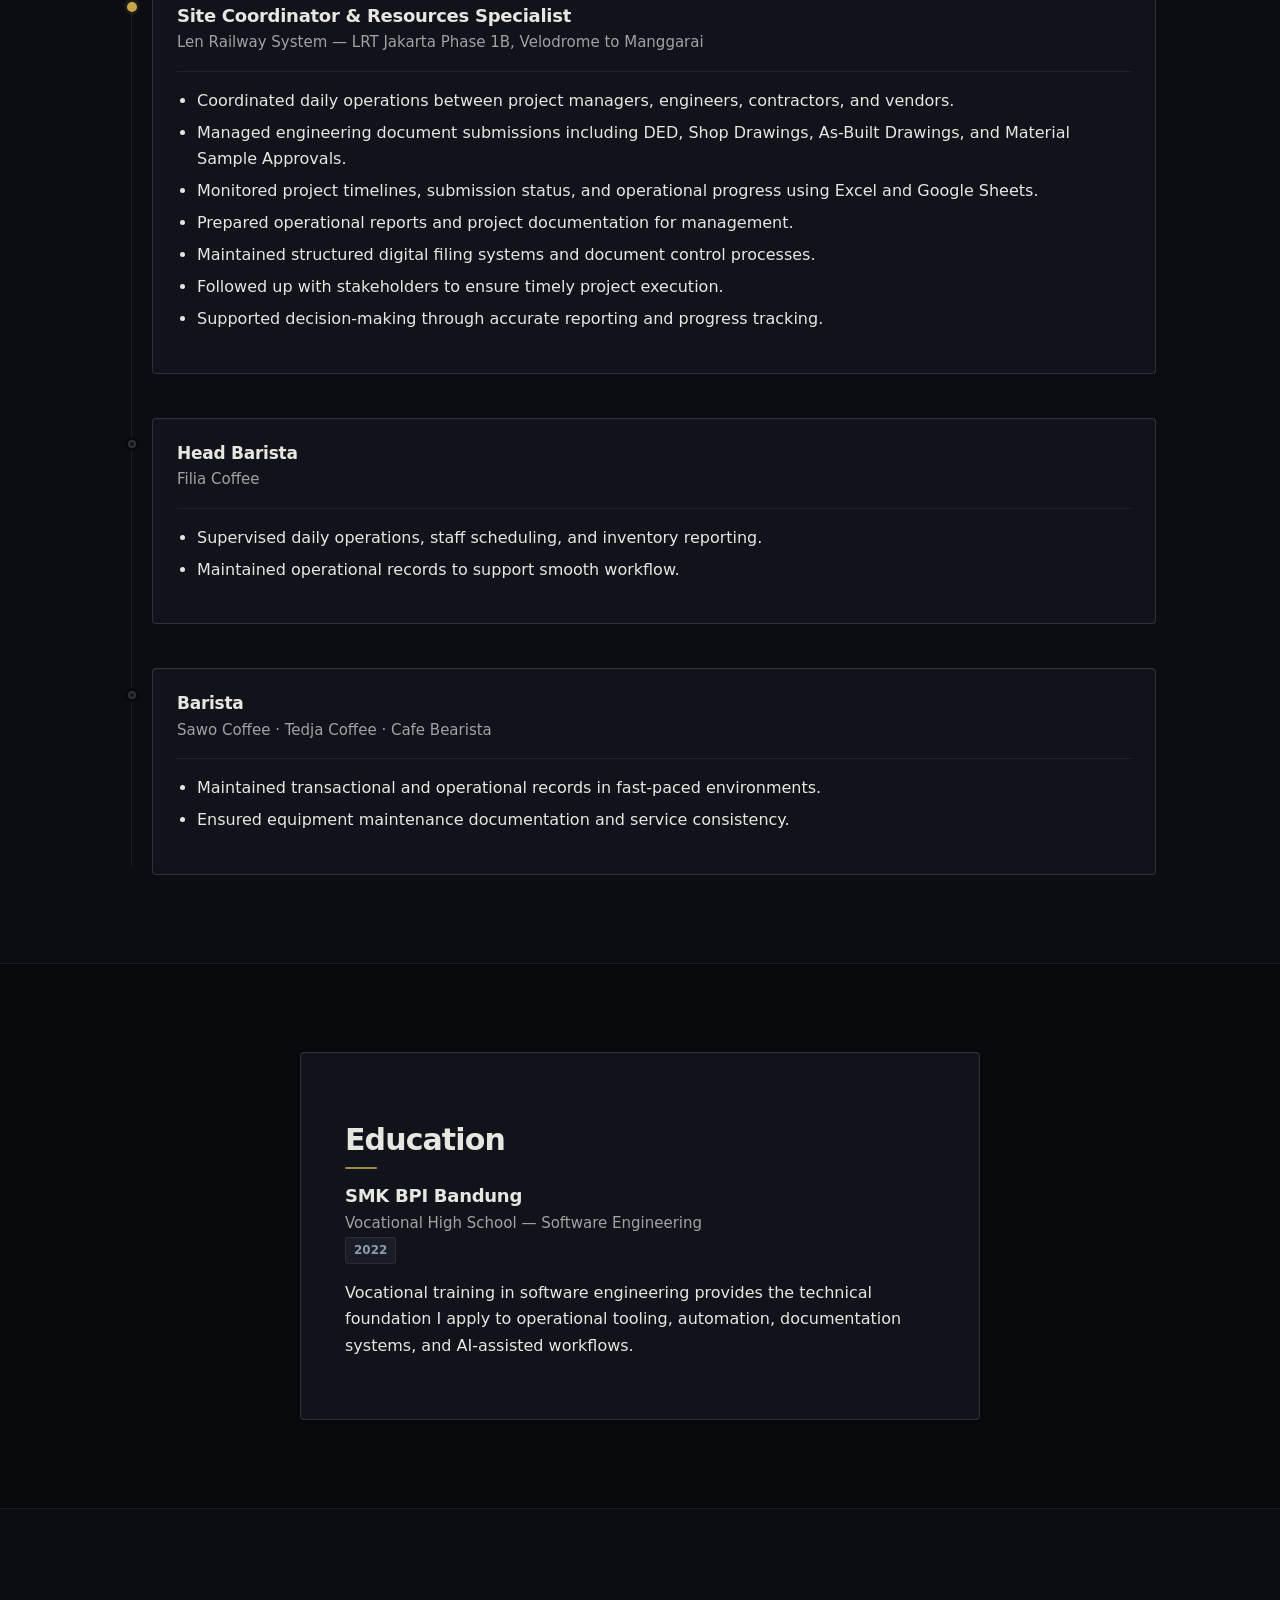
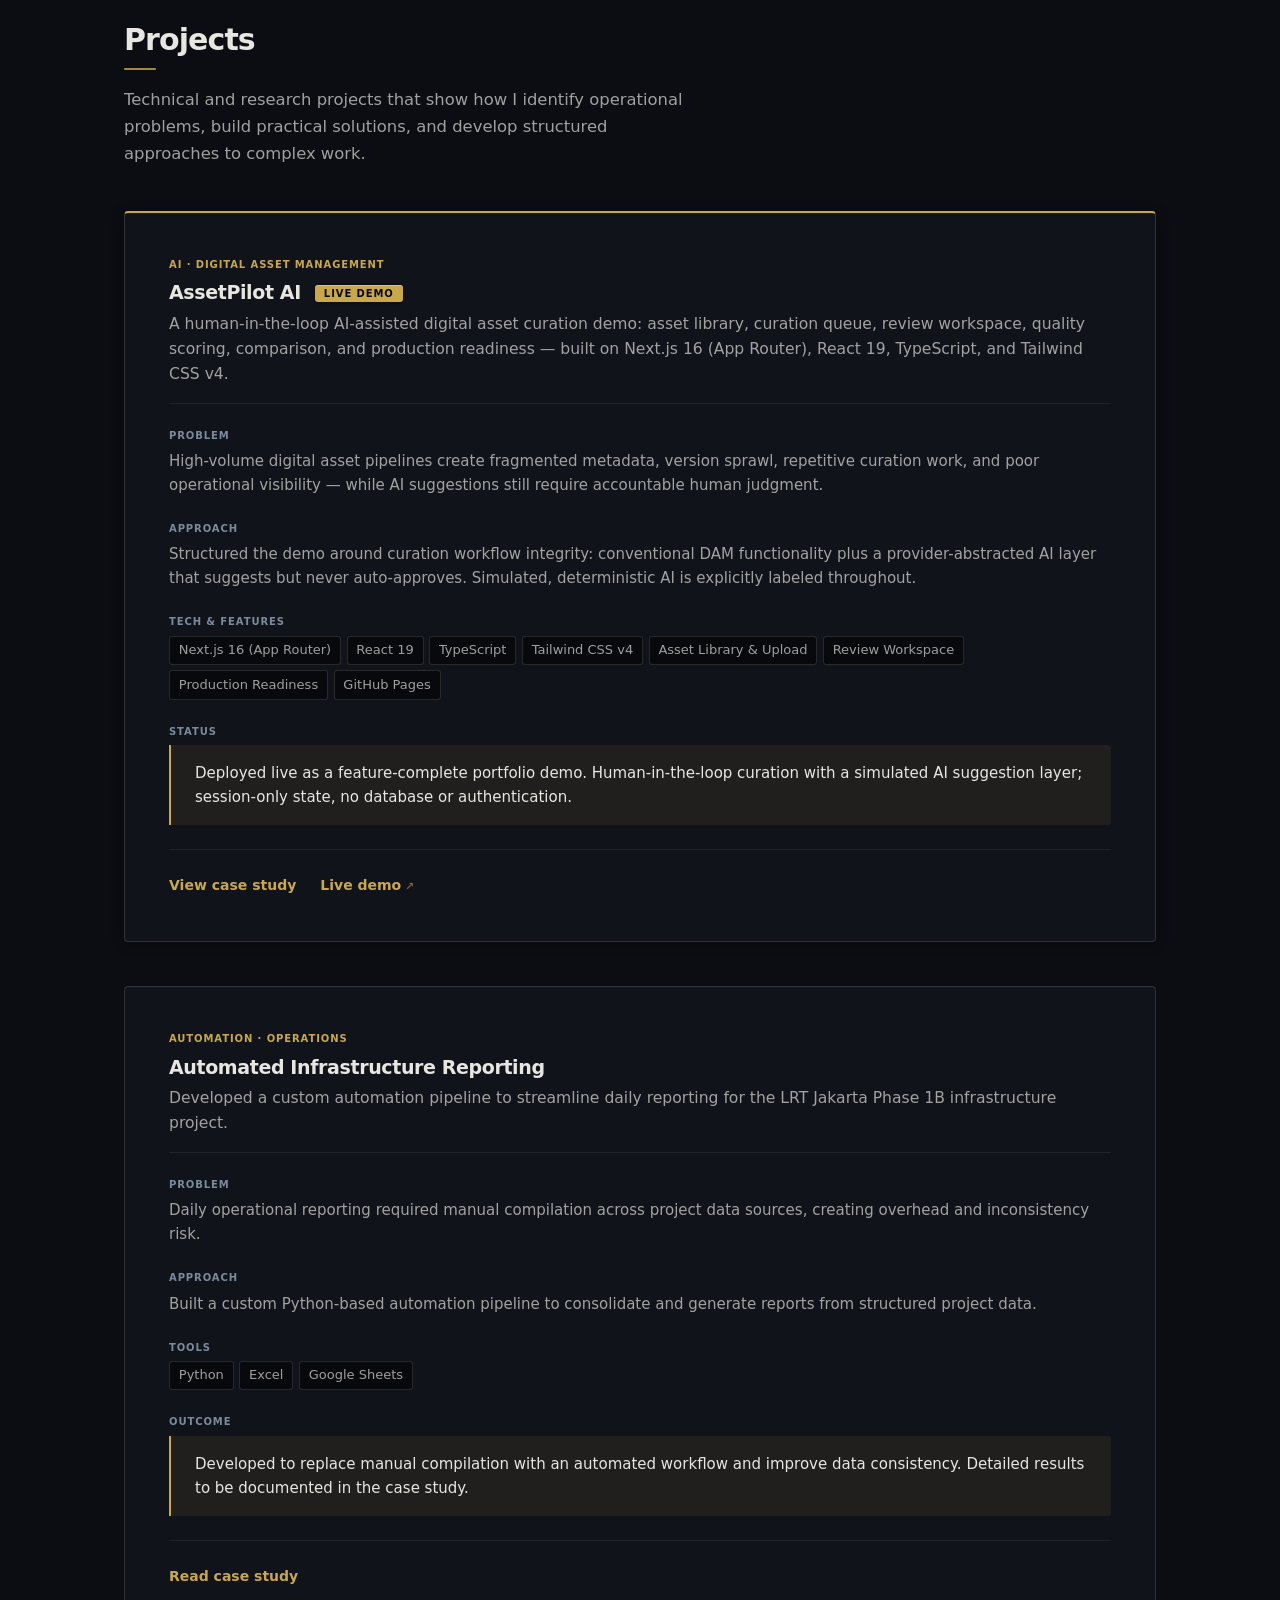
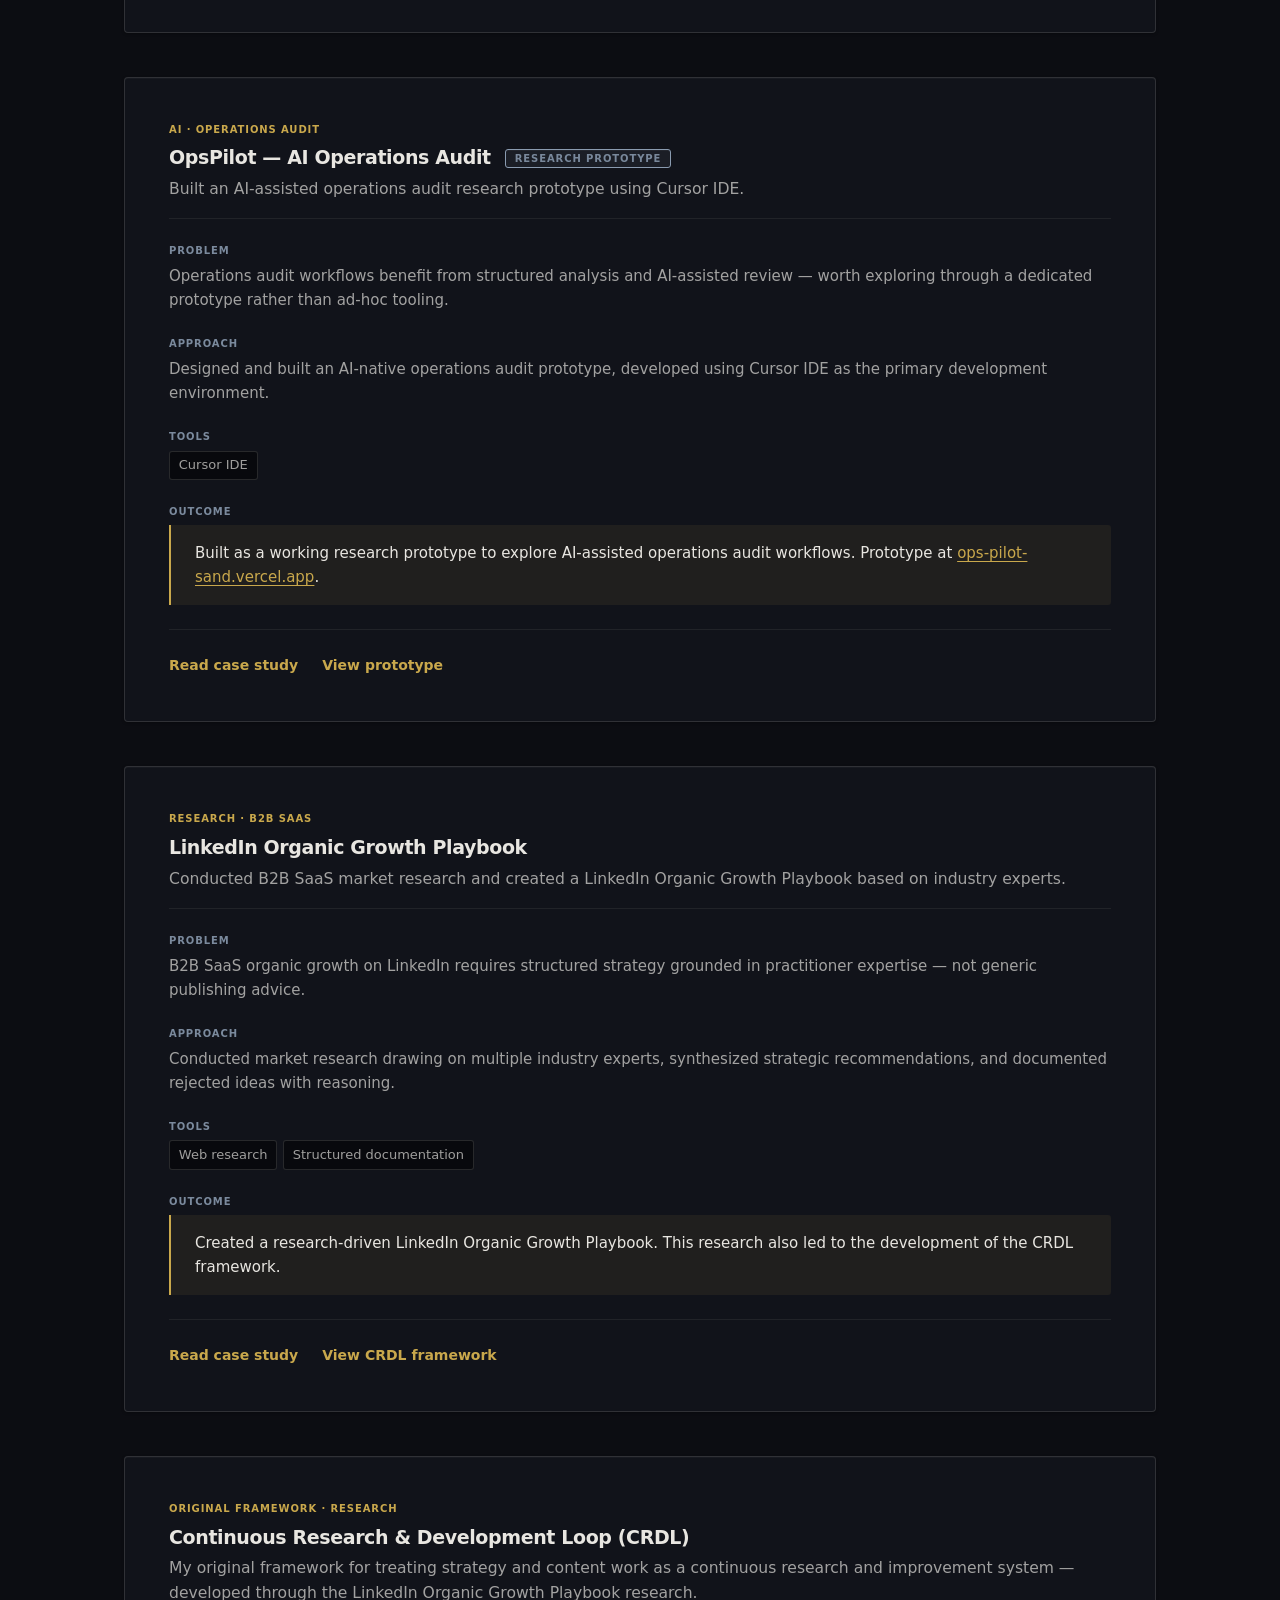
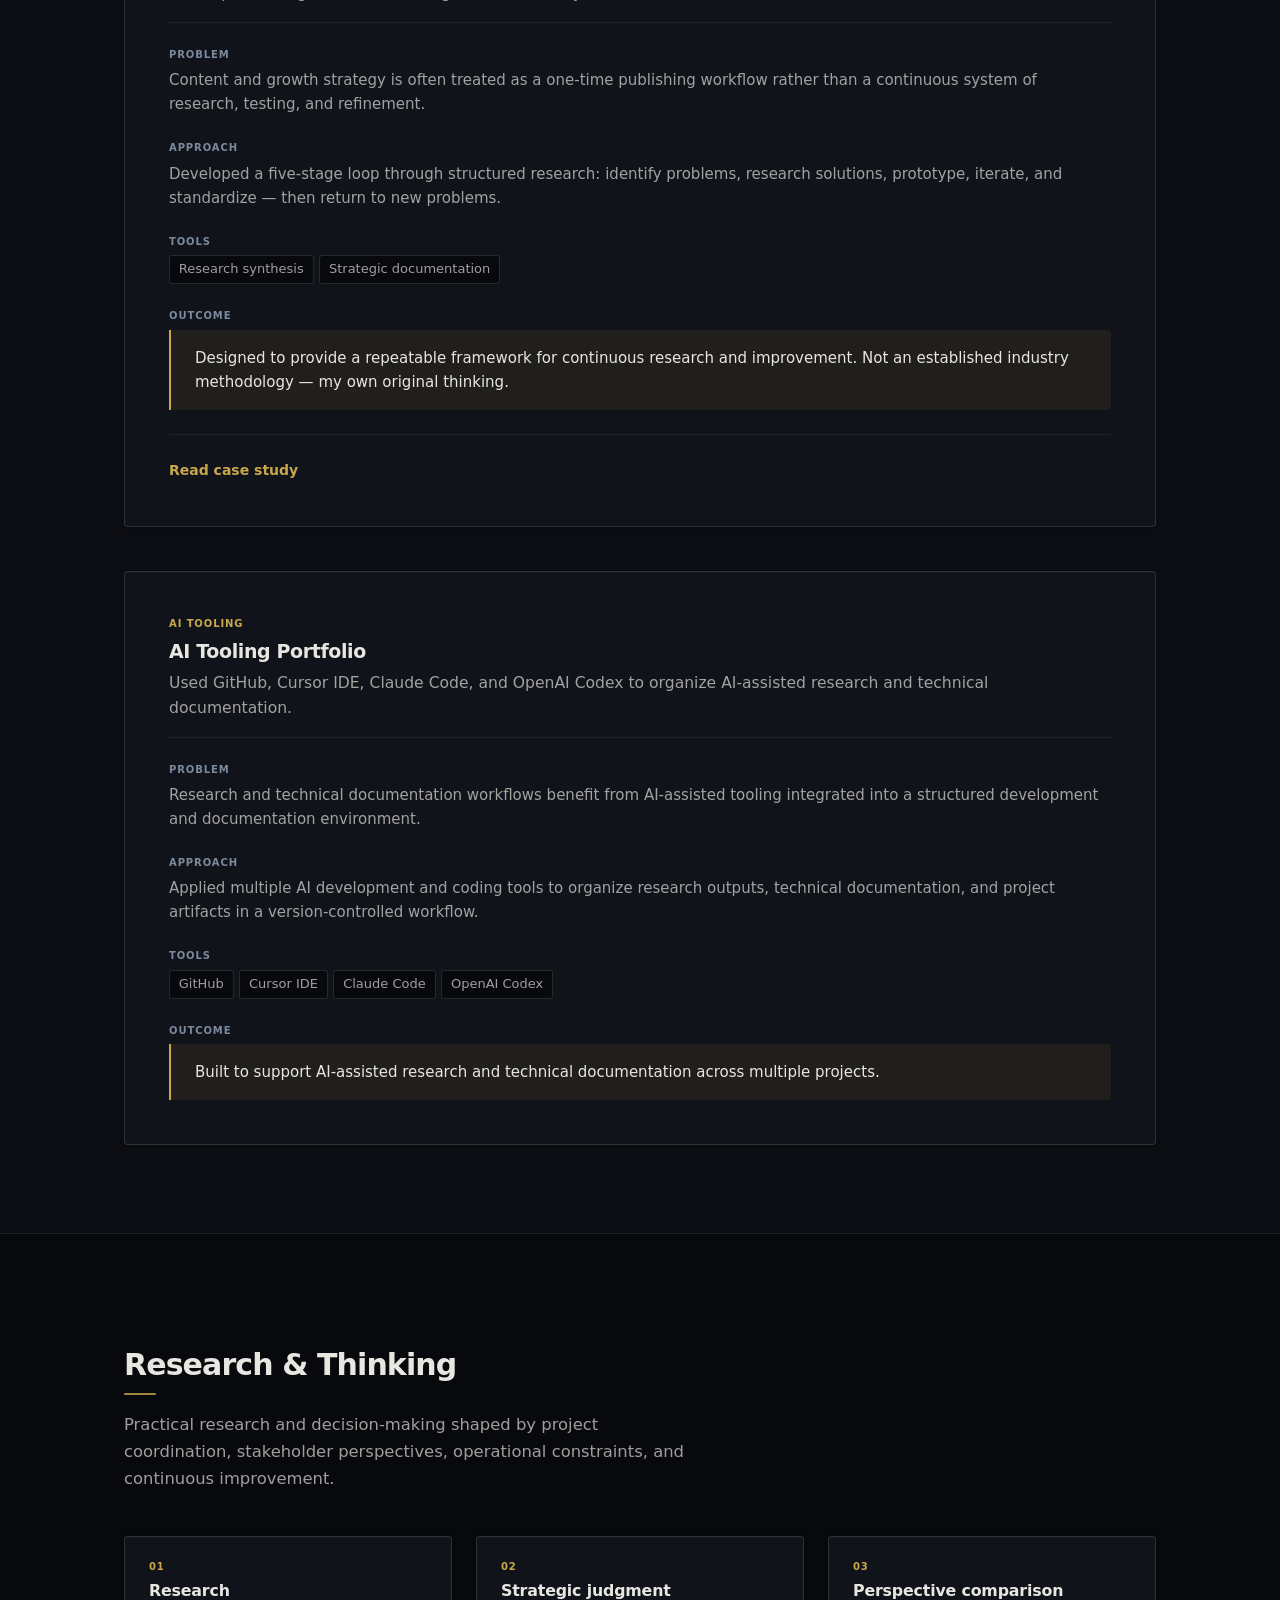
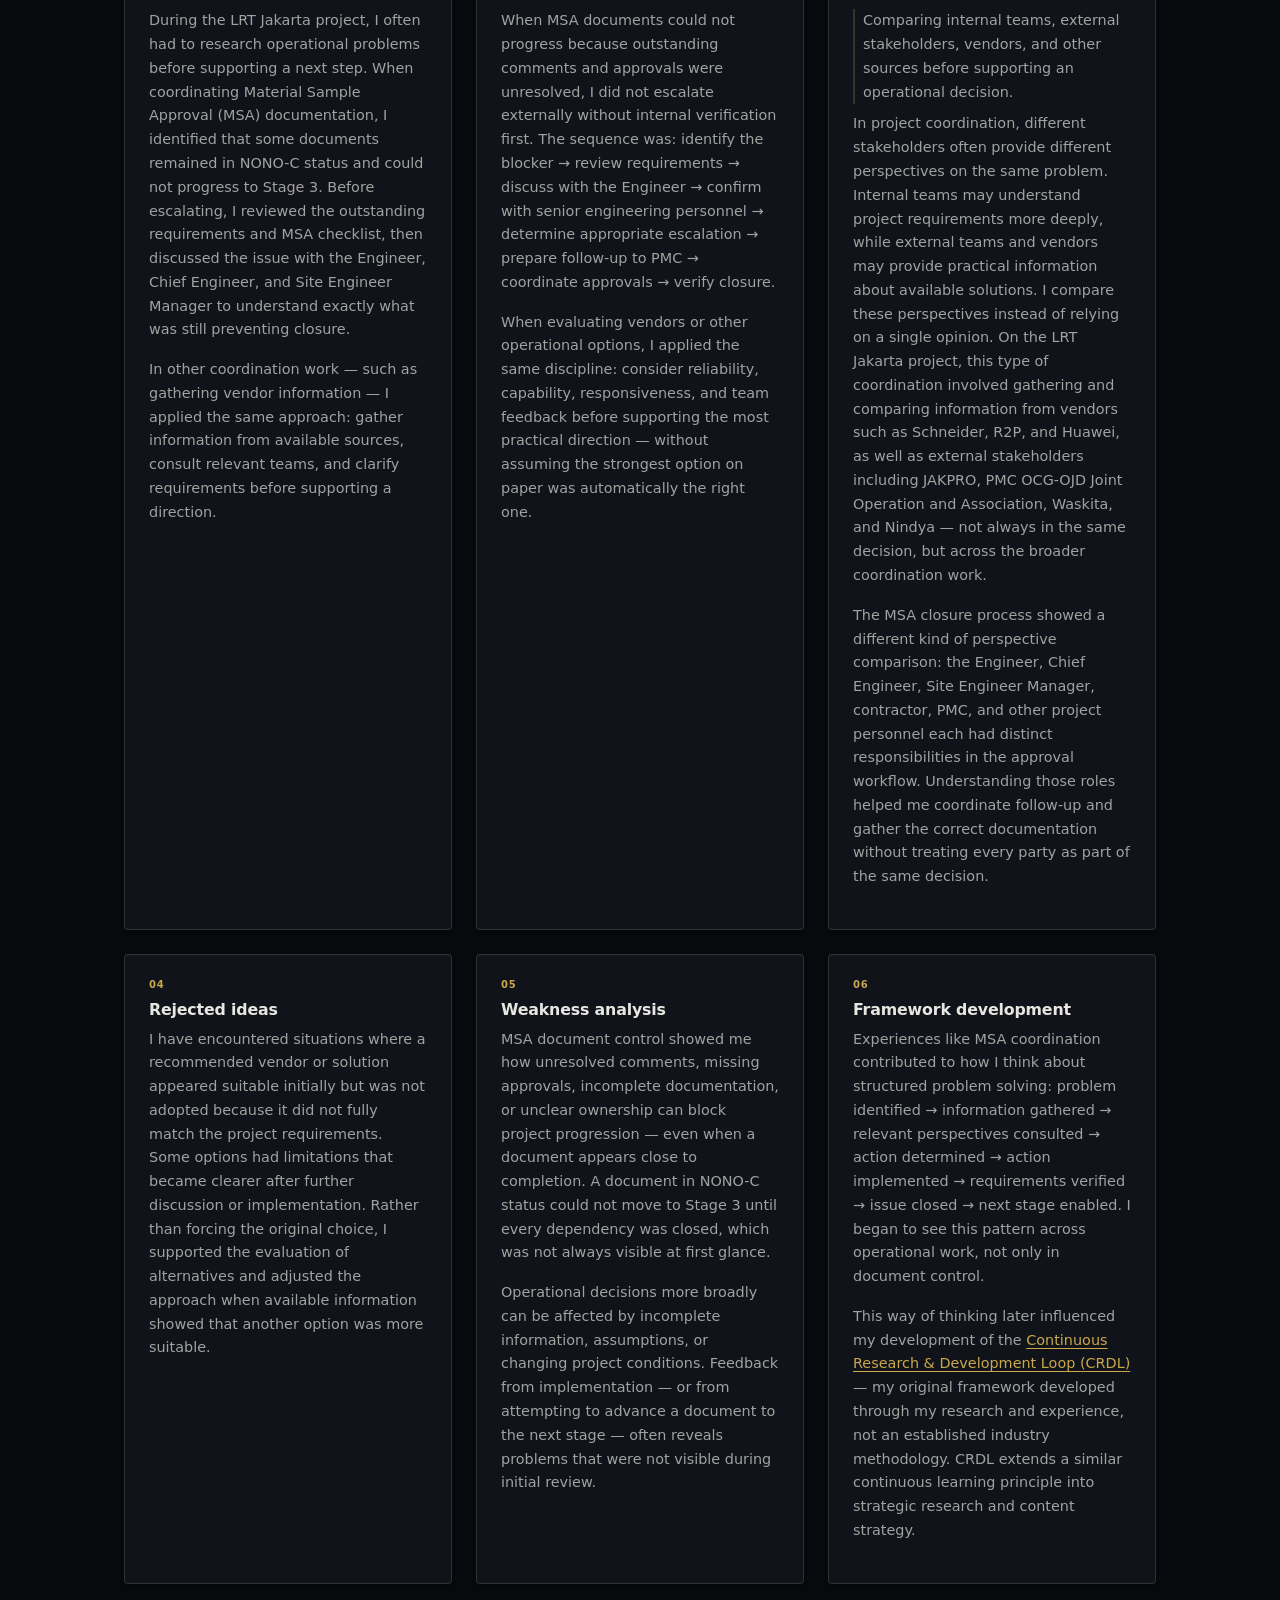
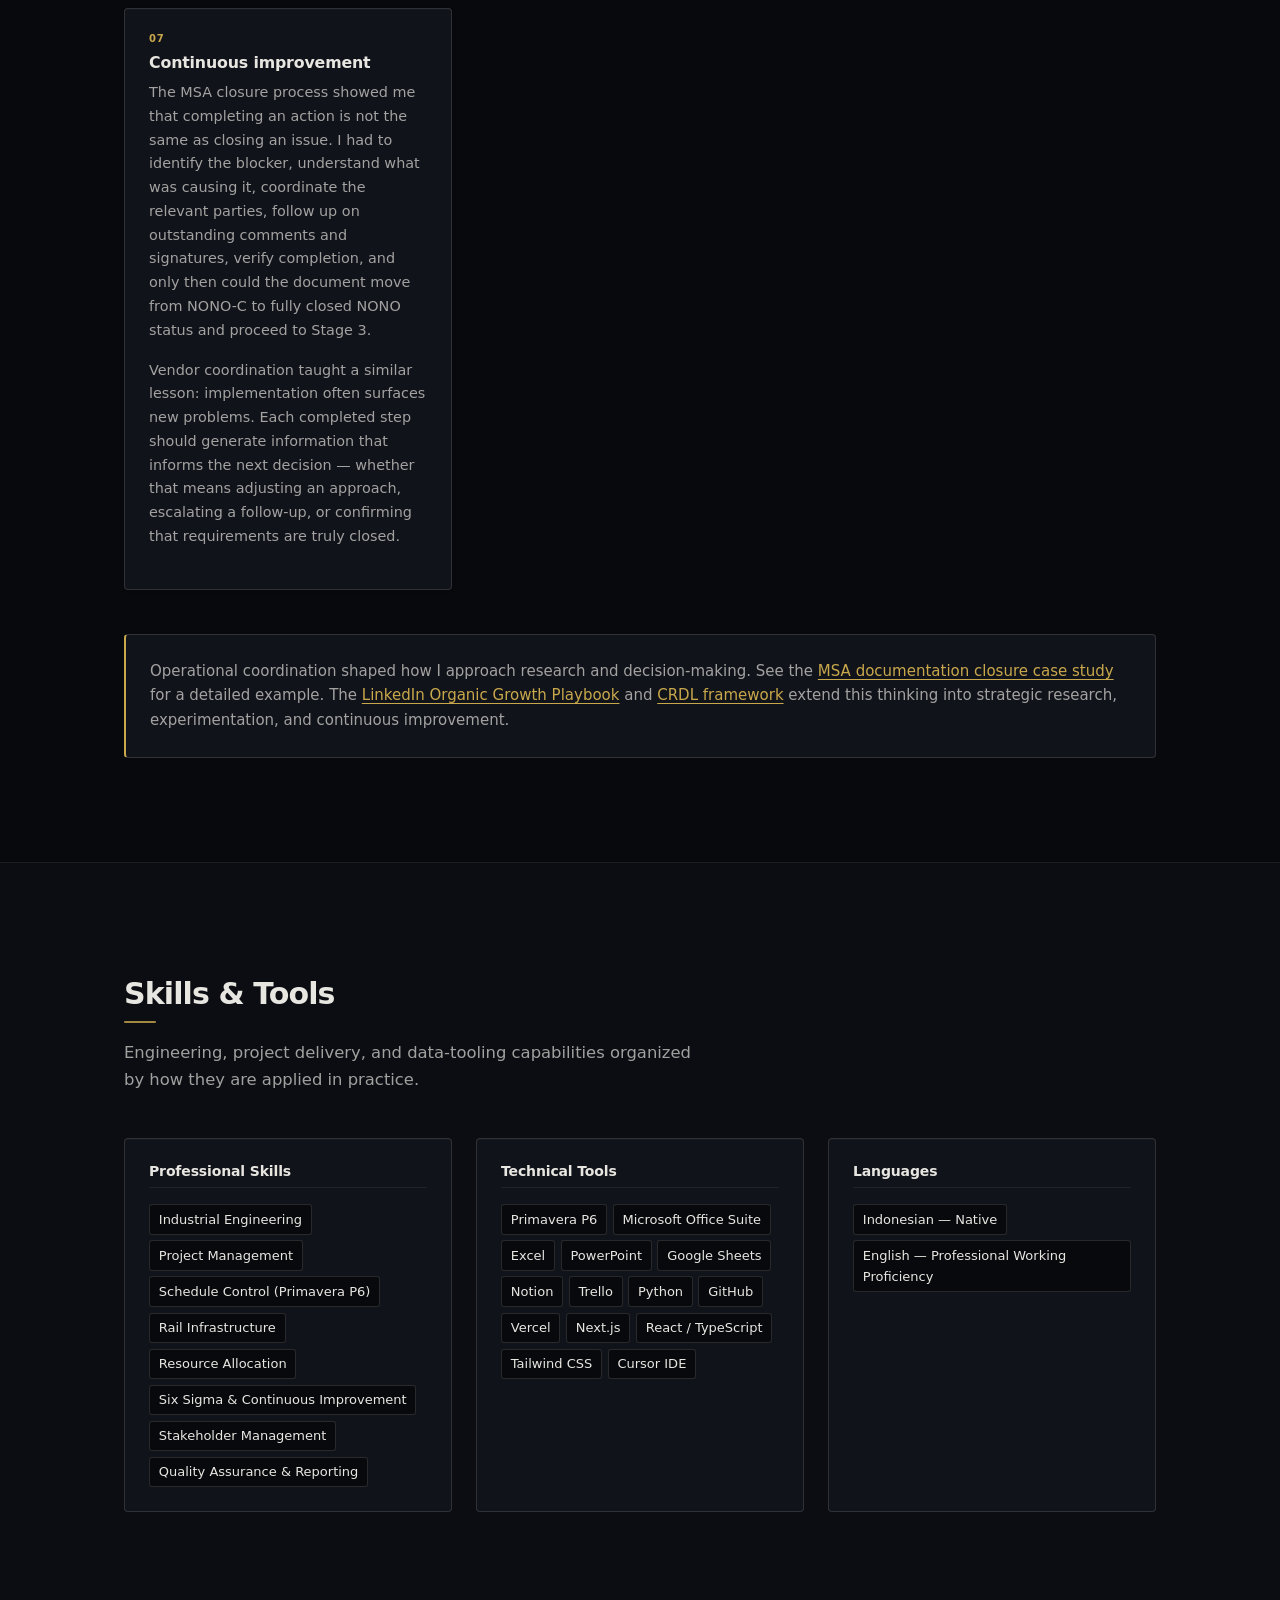
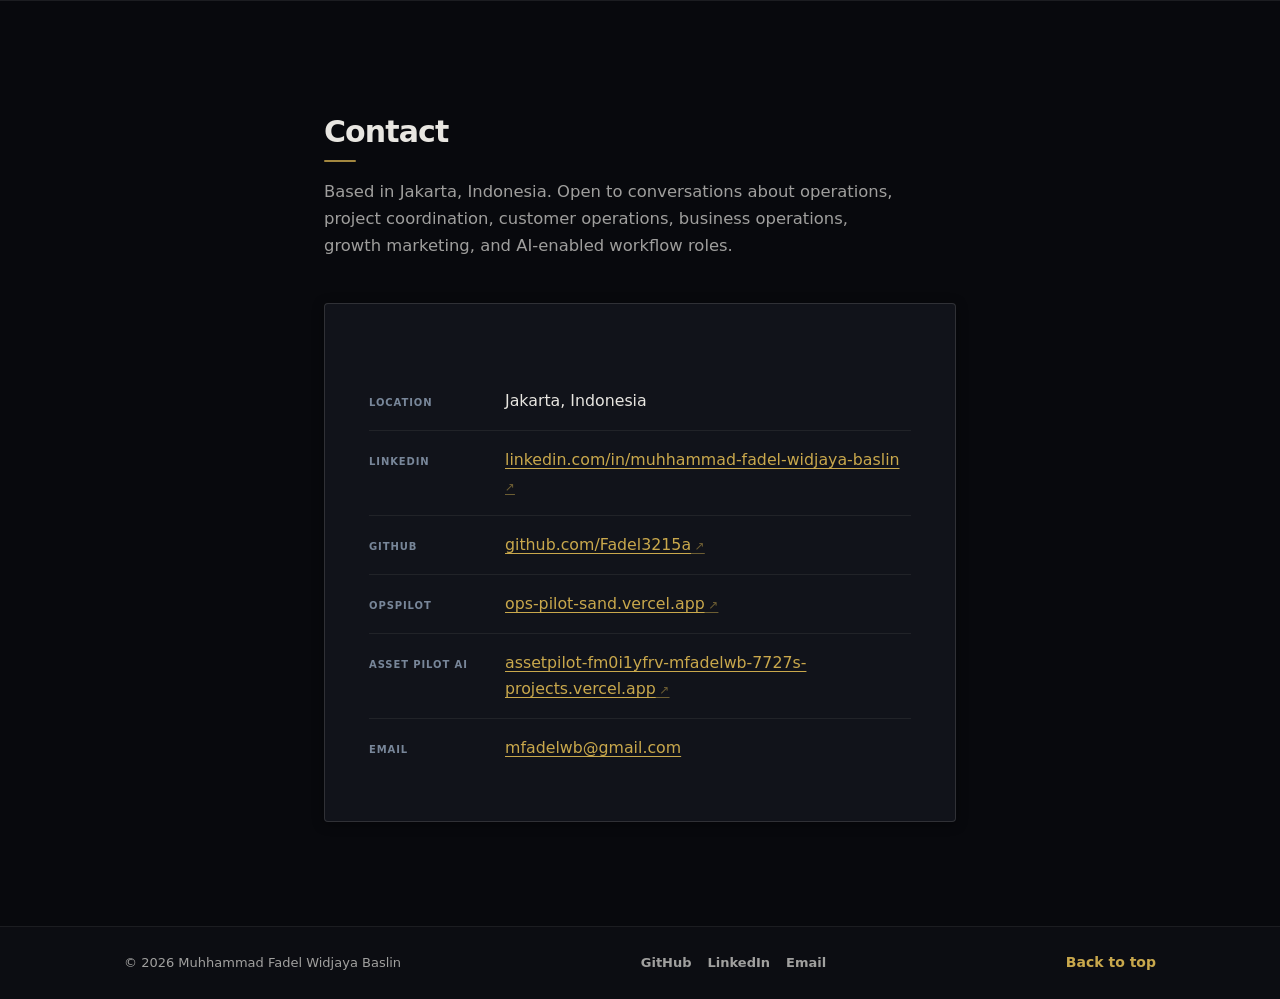
==== commit 4a0f5d9b: "Update AssetPilot AI Live Deployment Links" ====
--- a/index.html
+++ b/index.html
@@ -107,7 +107,7 @@
               <p>A human-in-the-loop AI-assisted digital asset curation workflow — asset library, review workspace, quality scoring, and production readiness gates — built on Next.js 16, React 19, TypeScript, and Tailwind CSS v4.</p>
               <div class="card-actions">
                 <a class="text-link" href="projects/assetpilot-ai/index.html">View case study</a>
-                <a class="text-link text-link--external" href="https://fadel3215a.github.io/assetpilot-ai/" target="_blank" rel="noopener noreferrer">Live demo</a>
+                <a class="text-link text-link--external" href="https://assetpilot-fm0i1yfrv-mfadelwb-7727s-projects.vercel.app/" target="_blank" rel="noopener noreferrer">Live demo</a>
               </div>
             </article>
             <article class="card">
@@ -297,7 +297,7 @@
             </dl>
             <footer class="project-card-footer">
               <a class="text-link" href="projects/assetpilot-ai/index.html">View case study</a>
-              <a class="text-link text-link--external" href="https://fadel3215a.github.io/assetpilot-ai/" target="_blank" rel="noopener noreferrer">Live demo</a>
+              <a class="text-link text-link--external" href="https://assetpilot-fm0i1yfrv-mfadelwb-7727s-projects.vercel.app/" target="_blank" rel="noopener noreferrer">Live demo</a>
             </footer>
           </article>
 
@@ -725,7 +725,7 @@
             <li>
               <span class="contact-label">Asset Pilot AI</span>
               <span class="contact-value">
-                <a class="contact-link contact-link--external" href="https://fadel3215a.github.io/assetpilot-ai/" target="_blank" rel="noopener noreferrer">fadel3215a.github.io/assetpilot-ai</a>
+                <a class="contact-link contact-link--external" href="https://assetpilot-fm0i1yfrv-mfadelwb-7727s-projects.vercel.app/" target="_blank" rel="noopener noreferrer">assetpilot-fm0i1yfrv-mfadelwb-7727s-projects.vercel.app</a>
               </span>
             </li>
             <li>
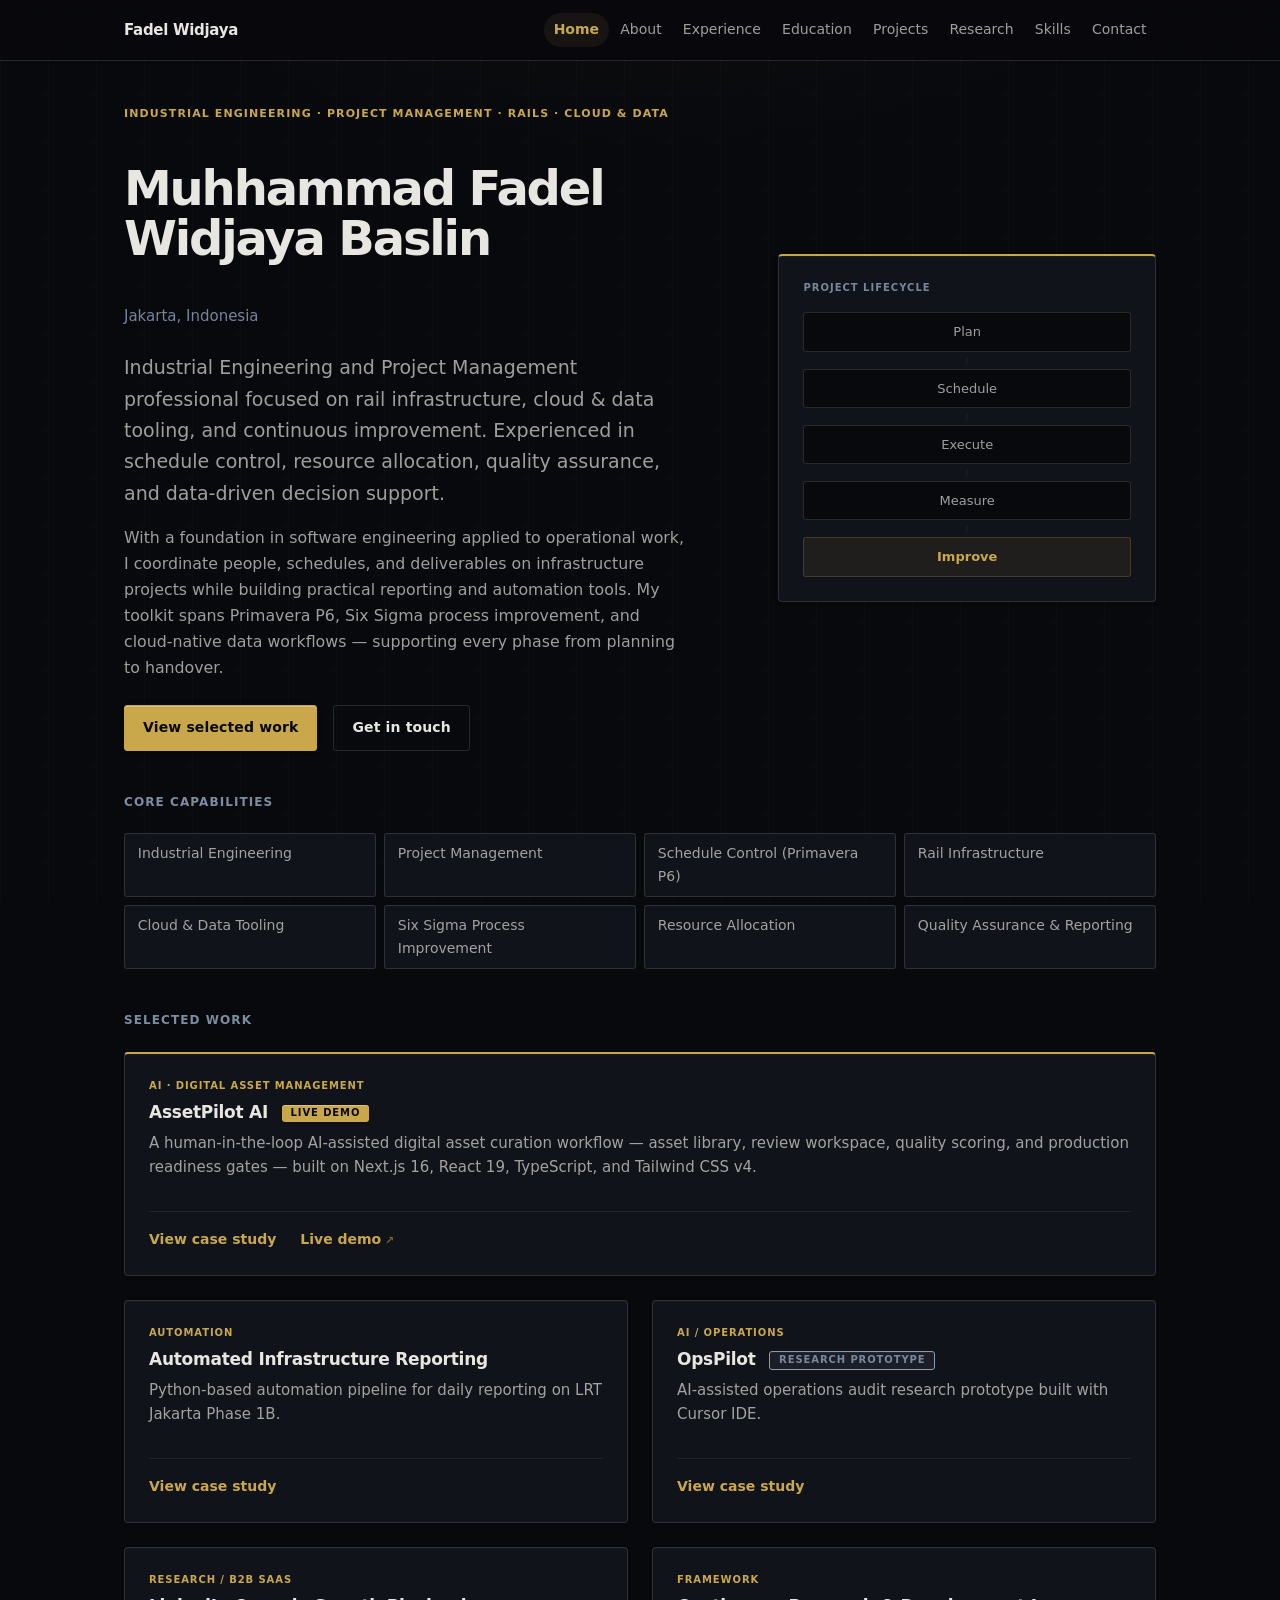
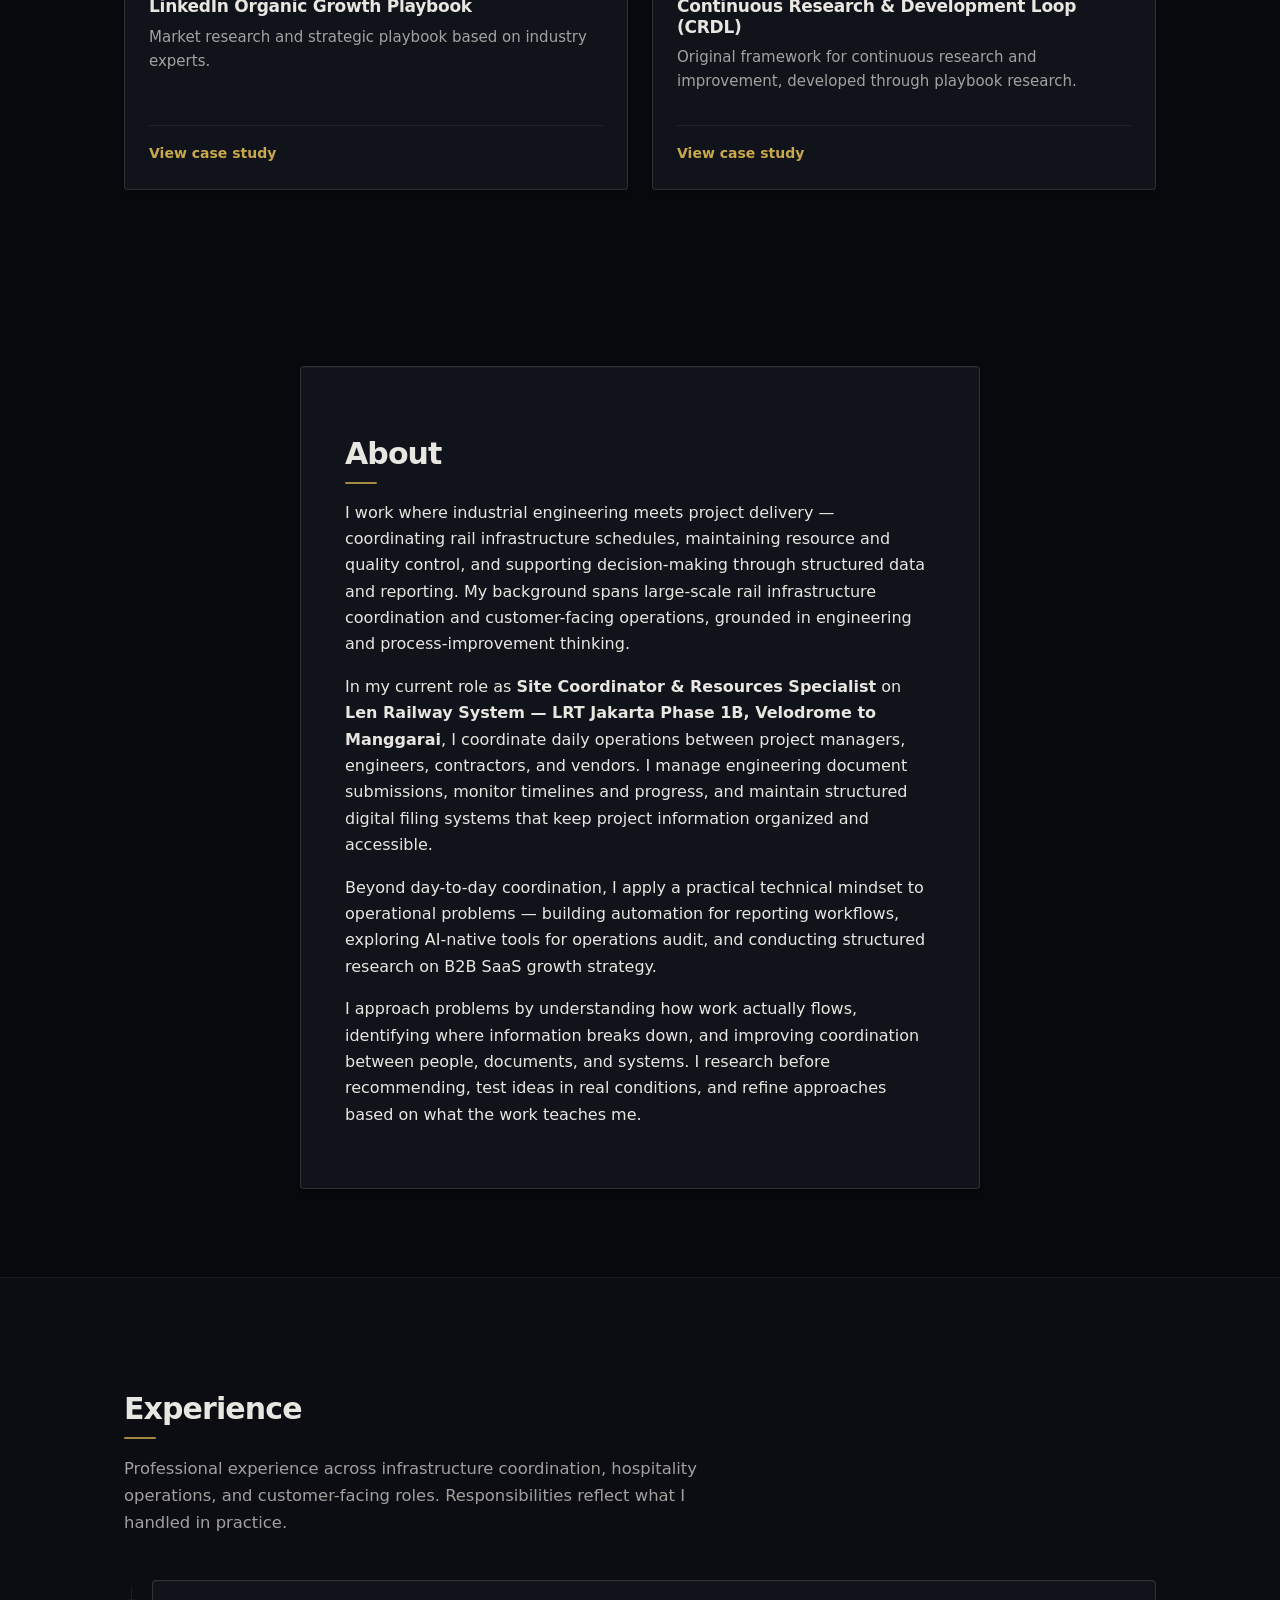
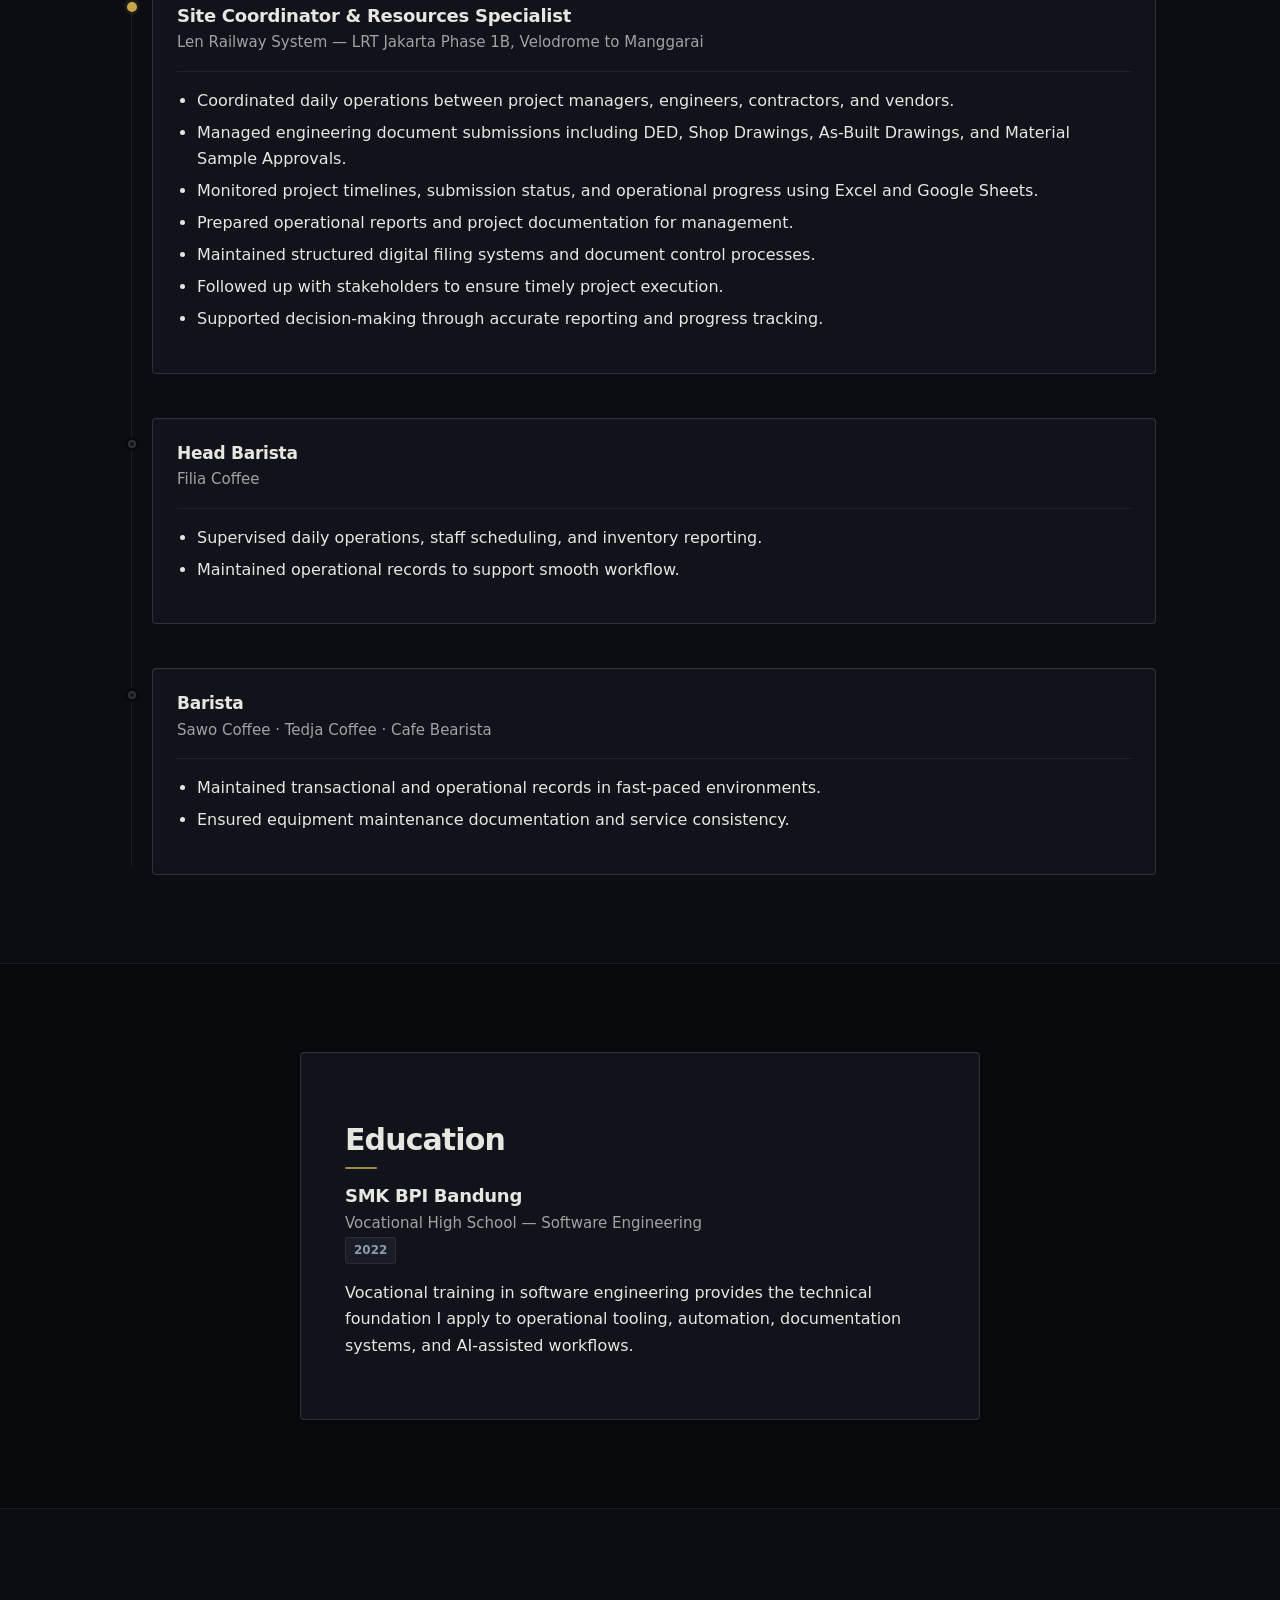
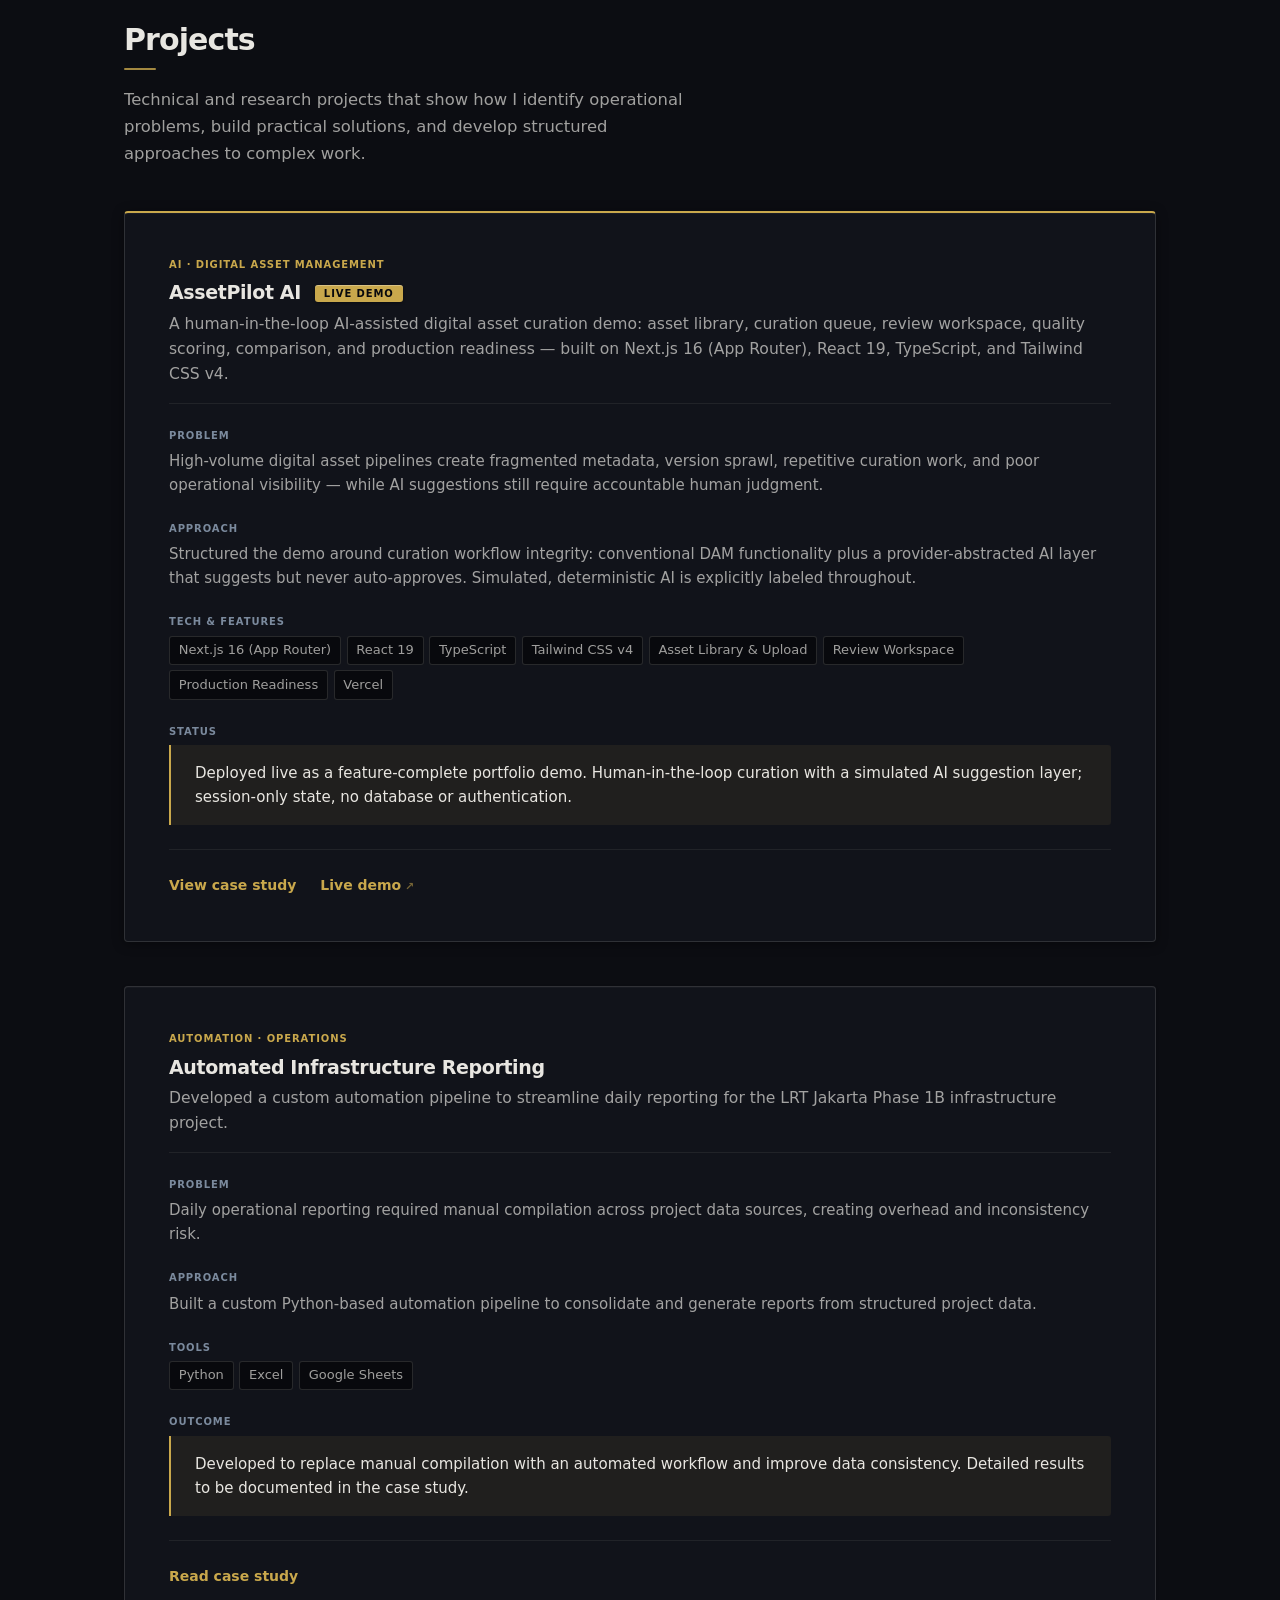
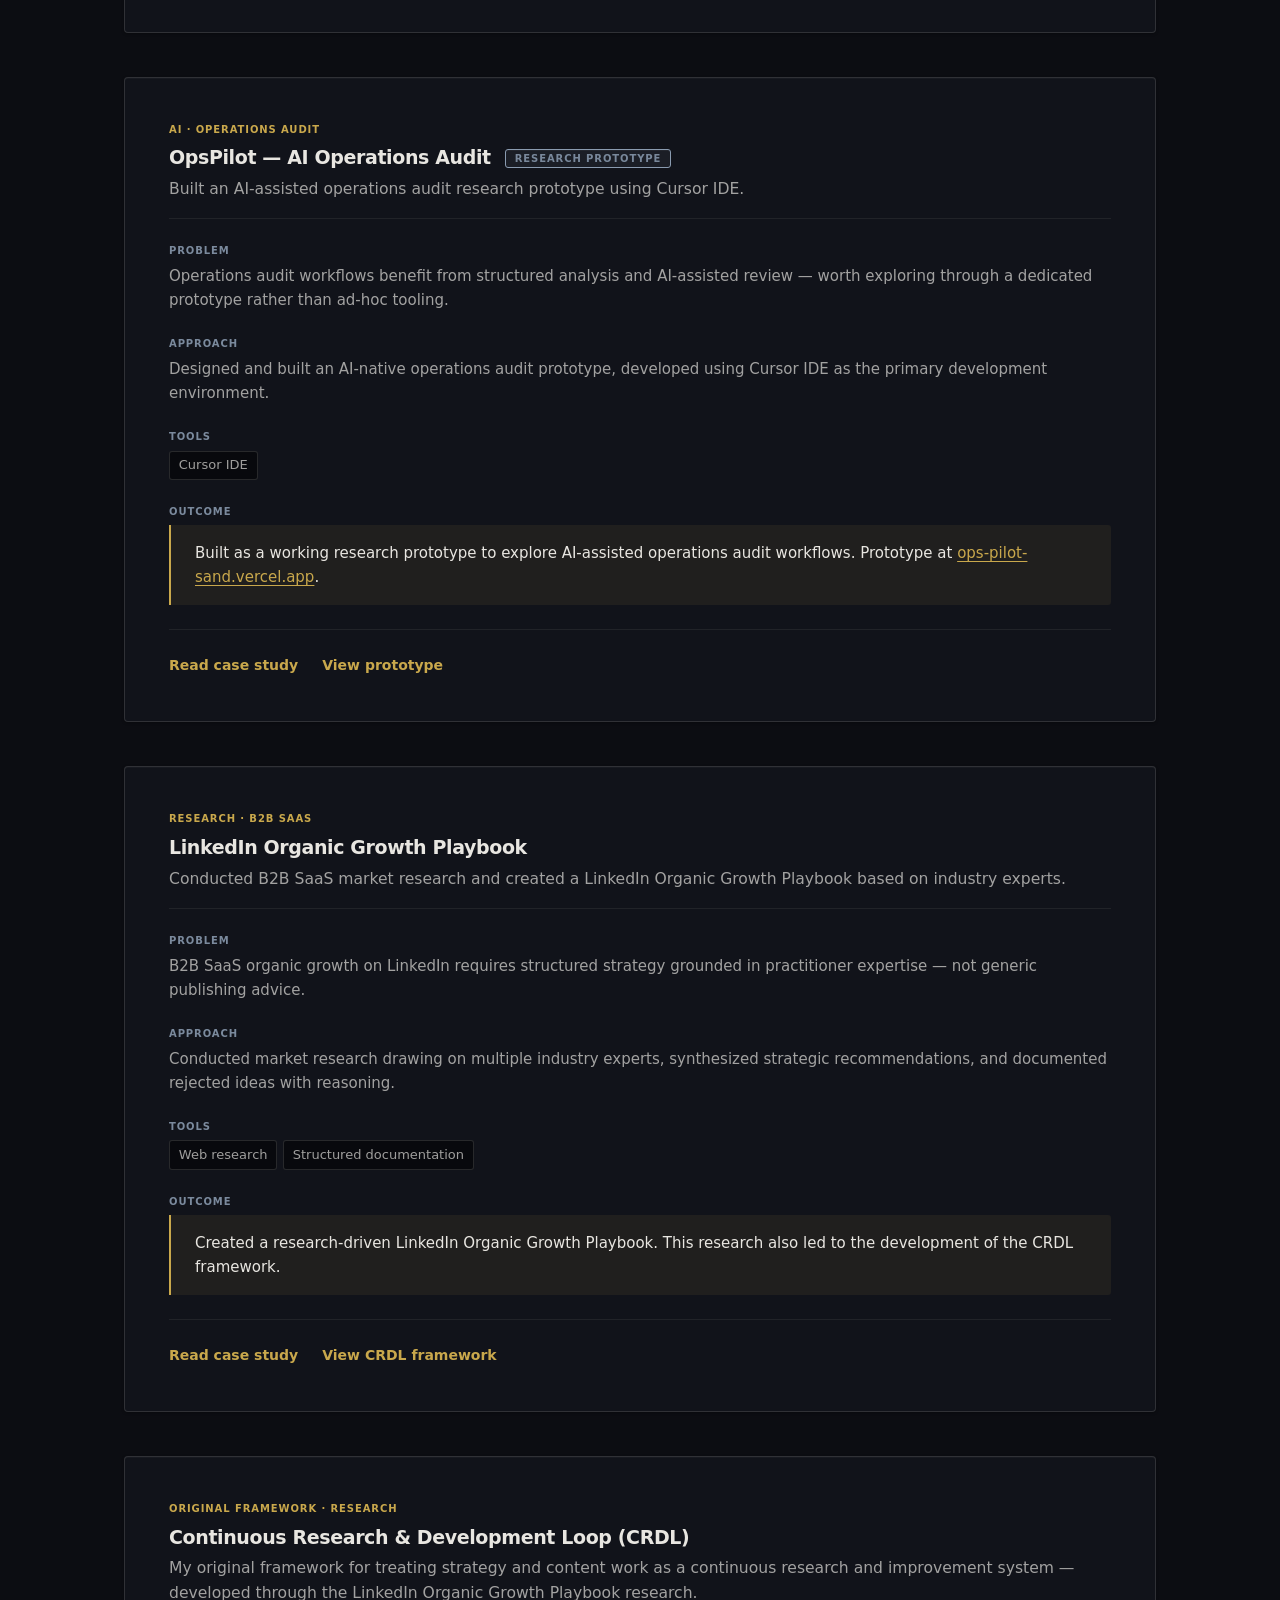
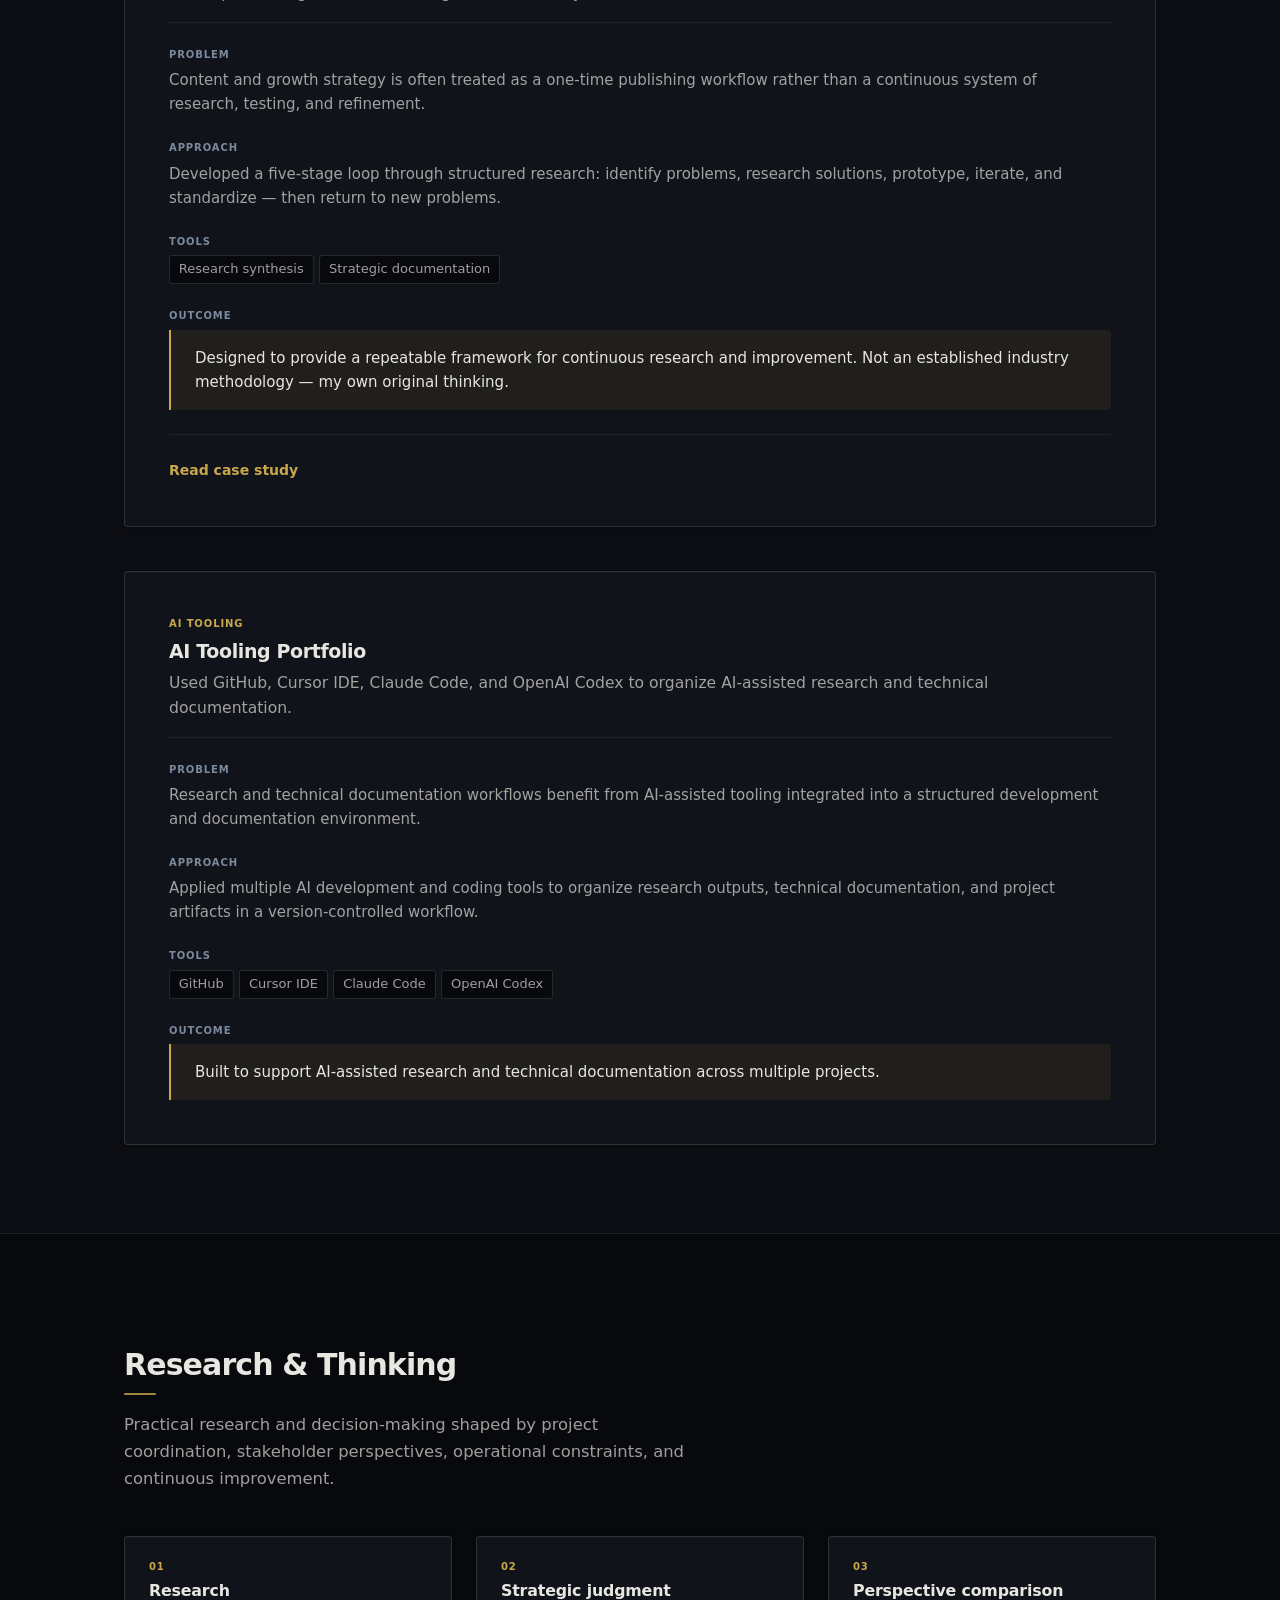
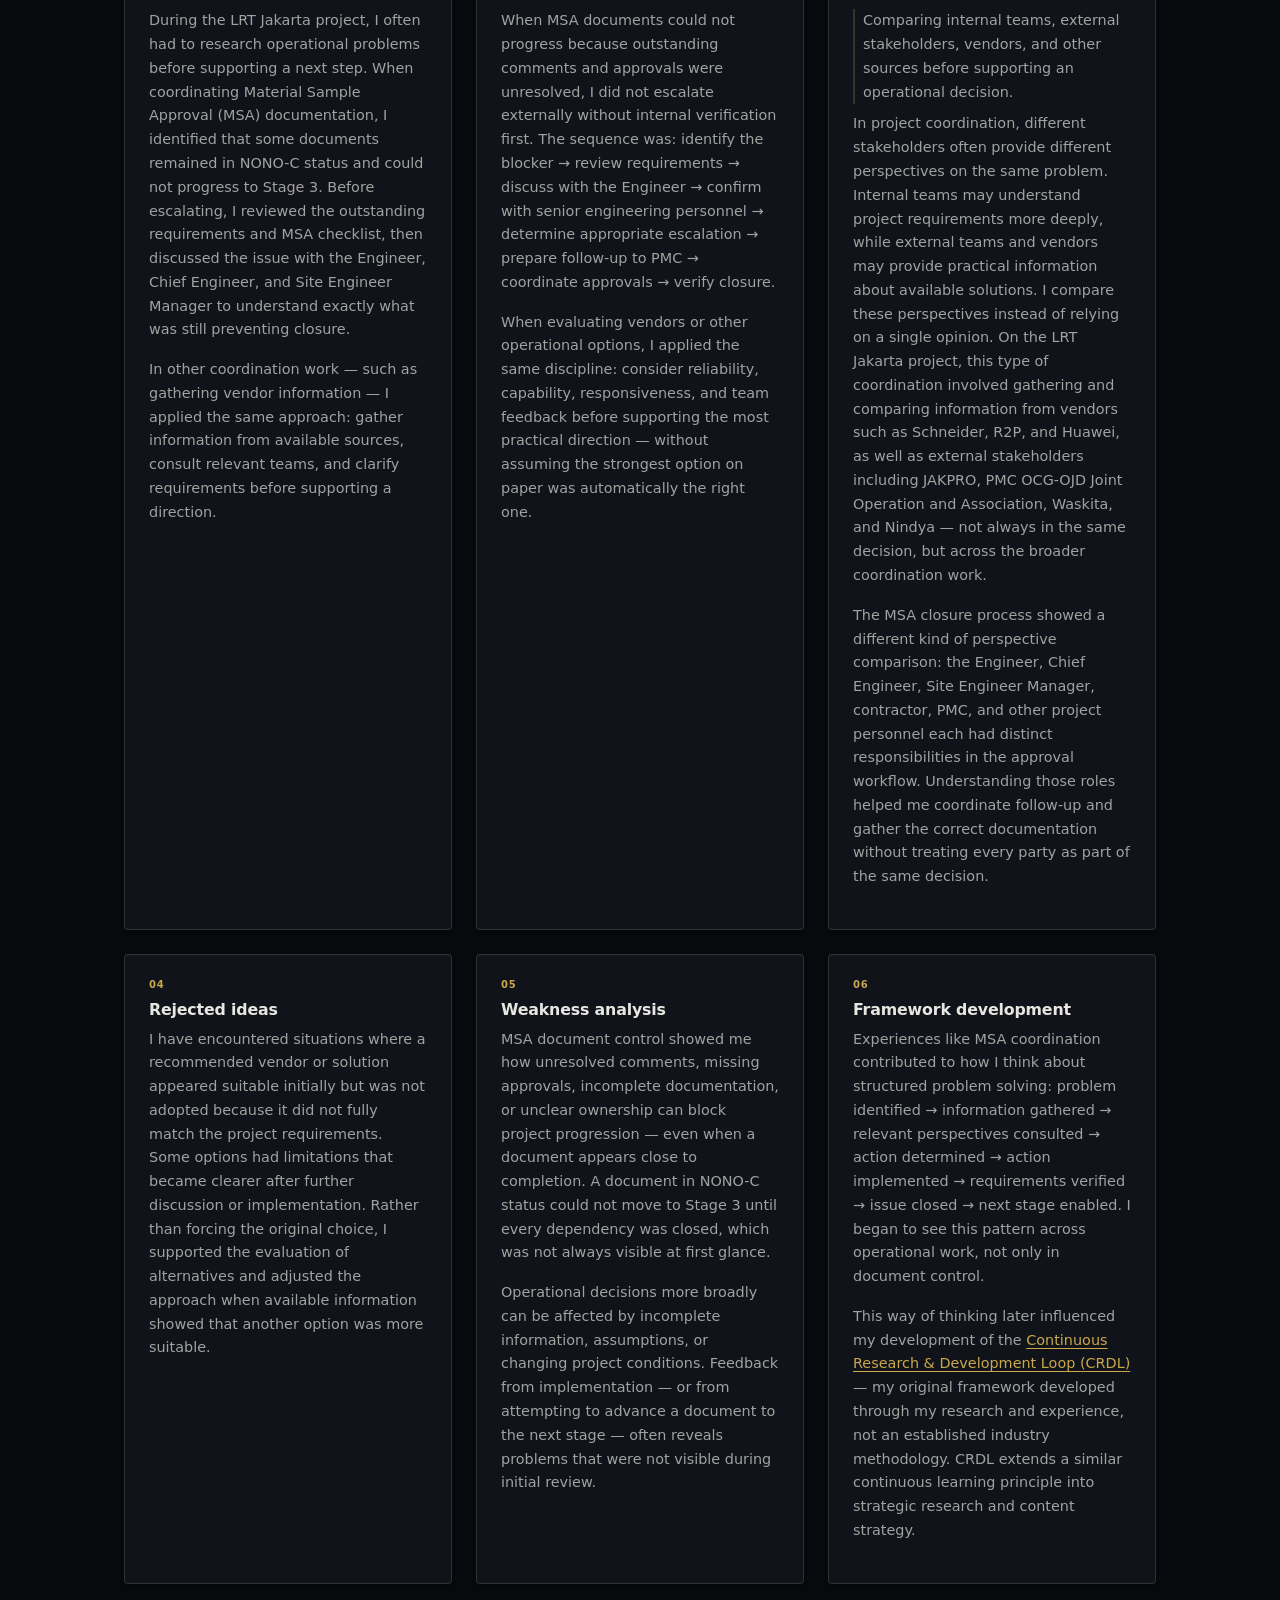
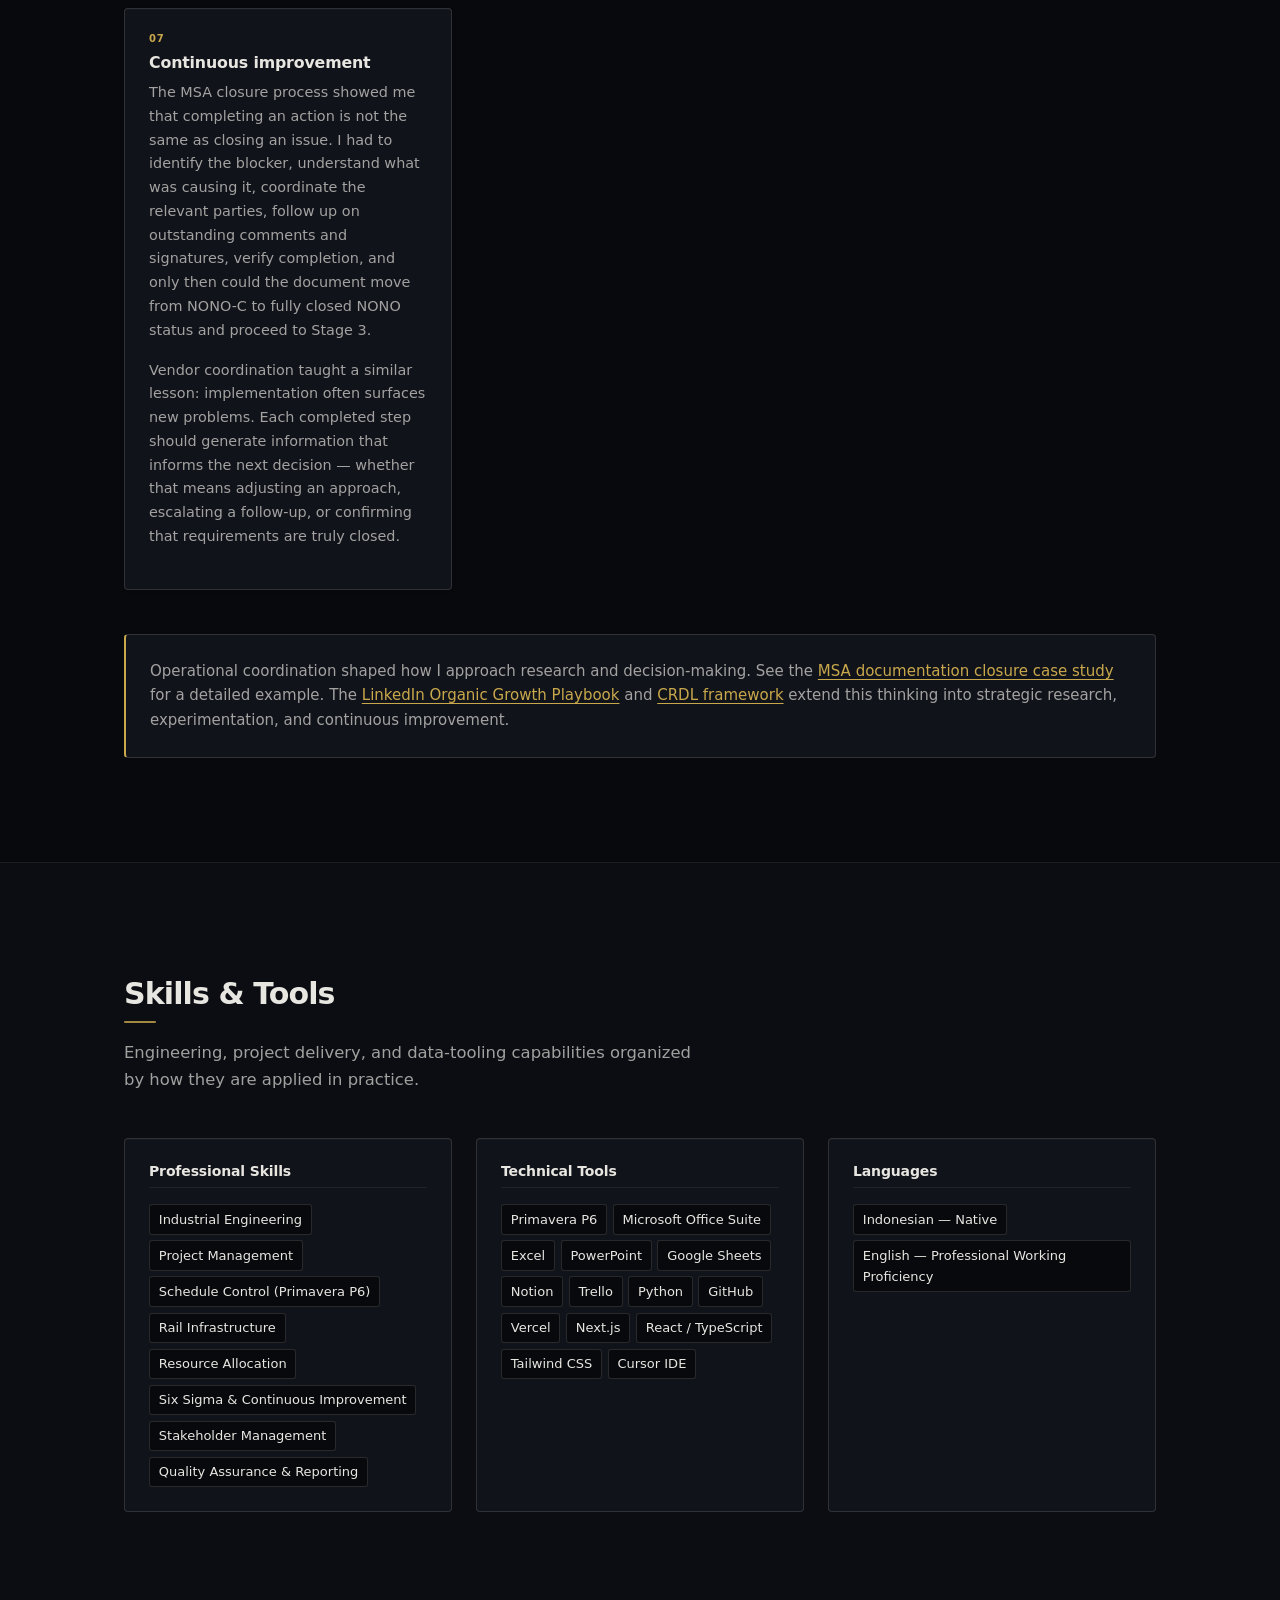
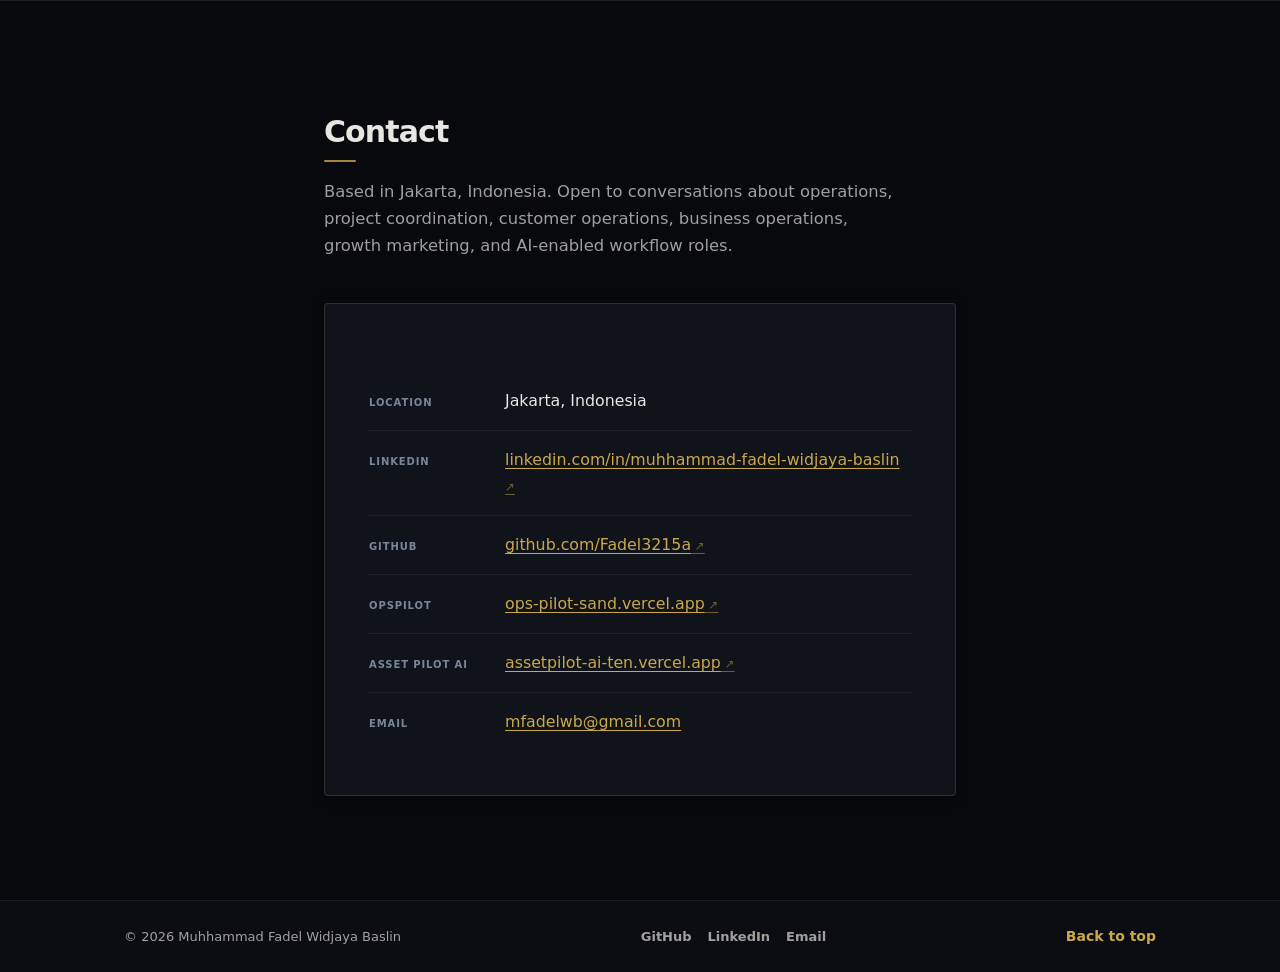
==== commit 248c1c64: "Update AssetPilot AI Live Deployment URL to assetpilot-ai-ten.vercel.app" ====
--- a/index.html
+++ b/index.html
@@ -107,7 +107,7 @@
               <p>A human-in-the-loop AI-assisted digital asset curation workflow — asset library, review workspace, quality scoring, and production readiness gates — built on Next.js 16, React 19, TypeScript, and Tailwind CSS v4.</p>
               <div class="card-actions">
                 <a class="text-link" href="projects/assetpilot-ai/index.html">View case study</a>
-                <a class="text-link text-link--external" href="https://assetpilot-fm0i1yfrv-mfadelwb-7727s-projects.vercel.app/" target="_blank" rel="noopener noreferrer">Live demo</a>
+                <a class="text-link text-link--external" href="https://assetpilot-ai-ten.vercel.app/" target="_blank" rel="noopener noreferrer">Live demo</a>
               </div>
             </article>
             <article class="card">
@@ -286,7 +286,7 @@
                     <li>Asset Library &amp; Upload</li>
                     <li>Review Workspace</li>
                     <li>Production Readiness</li>
-                    <li>GitHub Pages</li>
+                    <li>Vercel</li>
                   </ul>
                 </dd>
               </div>
@@ -297,7 +297,7 @@
             </dl>
             <footer class="project-card-footer">
               <a class="text-link" href="projects/assetpilot-ai/index.html">View case study</a>
-              <a class="text-link text-link--external" href="https://assetpilot-fm0i1yfrv-mfadelwb-7727s-projects.vercel.app/" target="_blank" rel="noopener noreferrer">Live demo</a>
+              <a class="text-link text-link--external" href="https://assetpilot-ai-ten.vercel.app/" target="_blank" rel="noopener noreferrer">Live demo</a>
             </footer>
           </article>
 
@@ -725,7 +725,7 @@
             <li>
               <span class="contact-label">Asset Pilot AI</span>
               <span class="contact-value">
-                <a class="contact-link contact-link--external" href="https://assetpilot-fm0i1yfrv-mfadelwb-7727s-projects.vercel.app/" target="_blank" rel="noopener noreferrer">assetpilot-fm0i1yfrv-mfadelwb-7727s-projects.vercel.app</a>
+                <a class="contact-link contact-link--external" href="https://assetpilot-ai-ten.vercel.app/" target="_blank" rel="noopener noreferrer">assetpilot-ai-ten.vercel.app</a>
               </span>
             </li>
             <li>
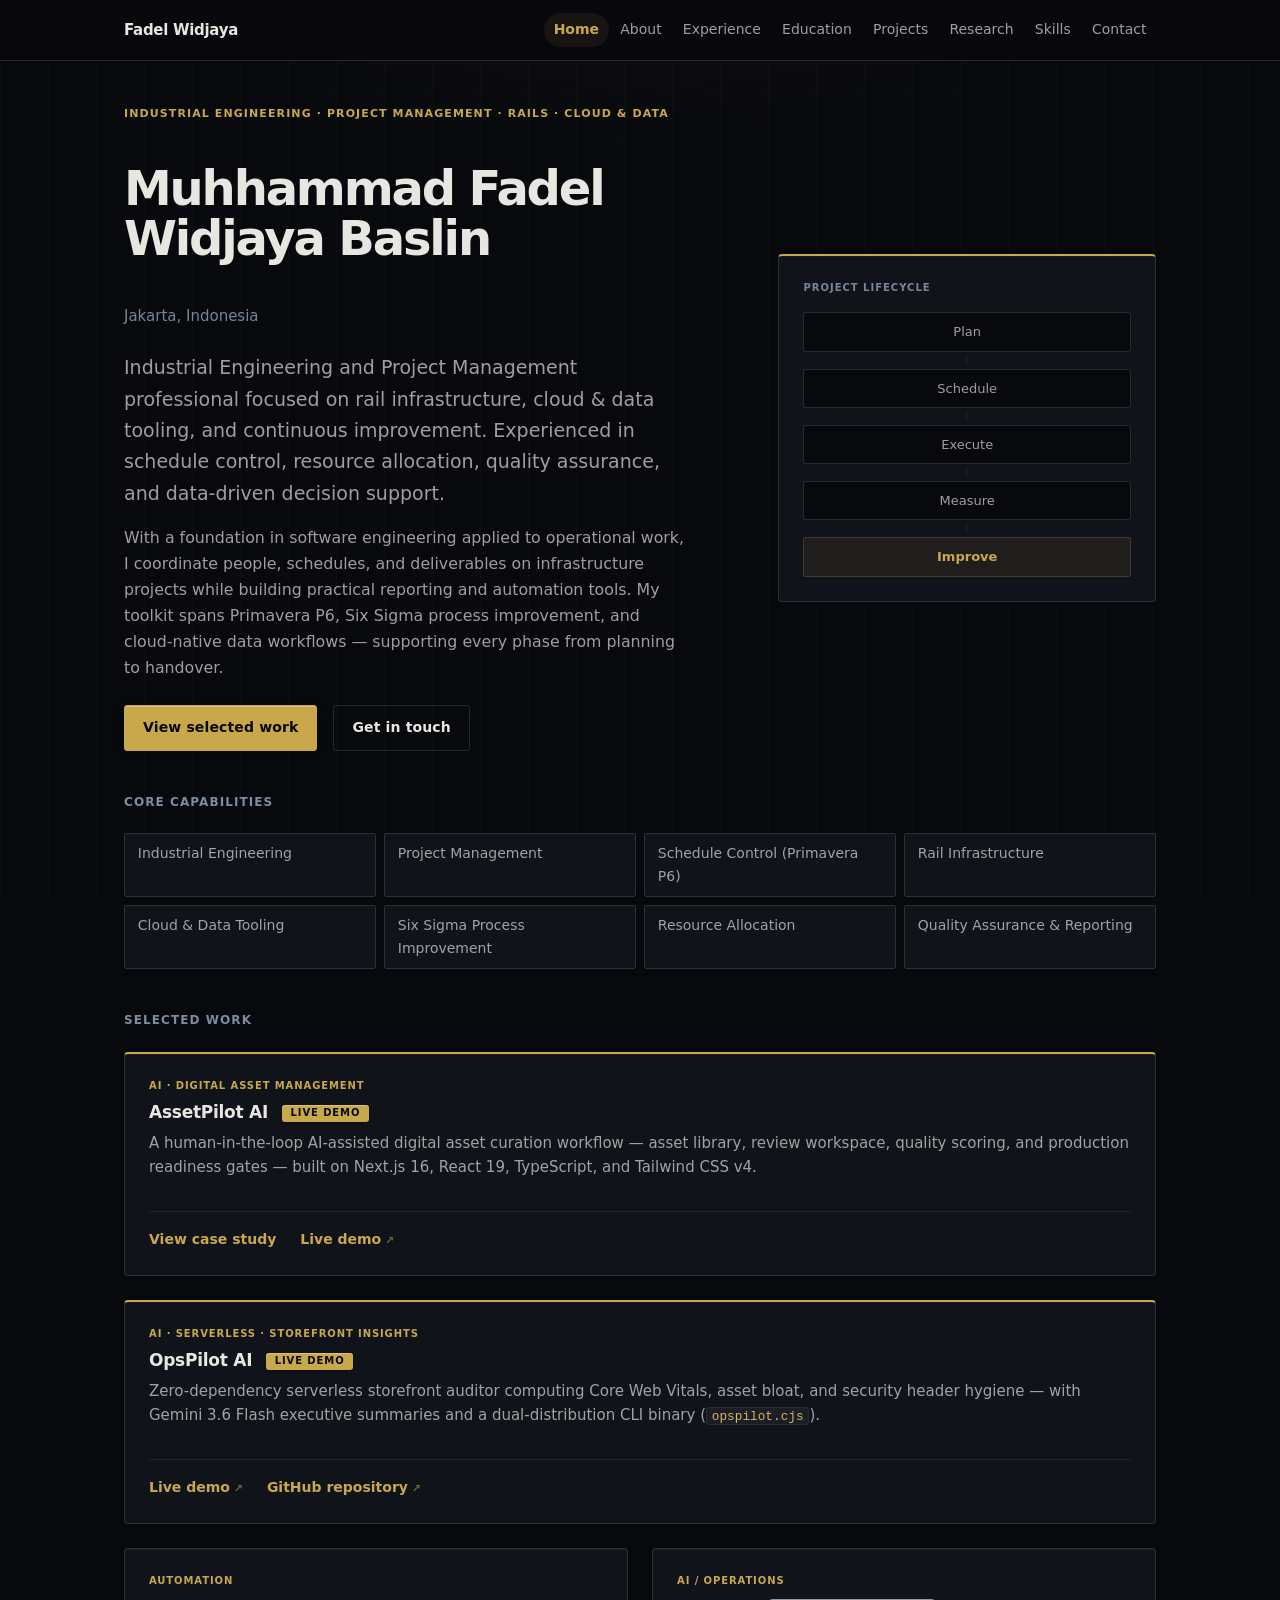
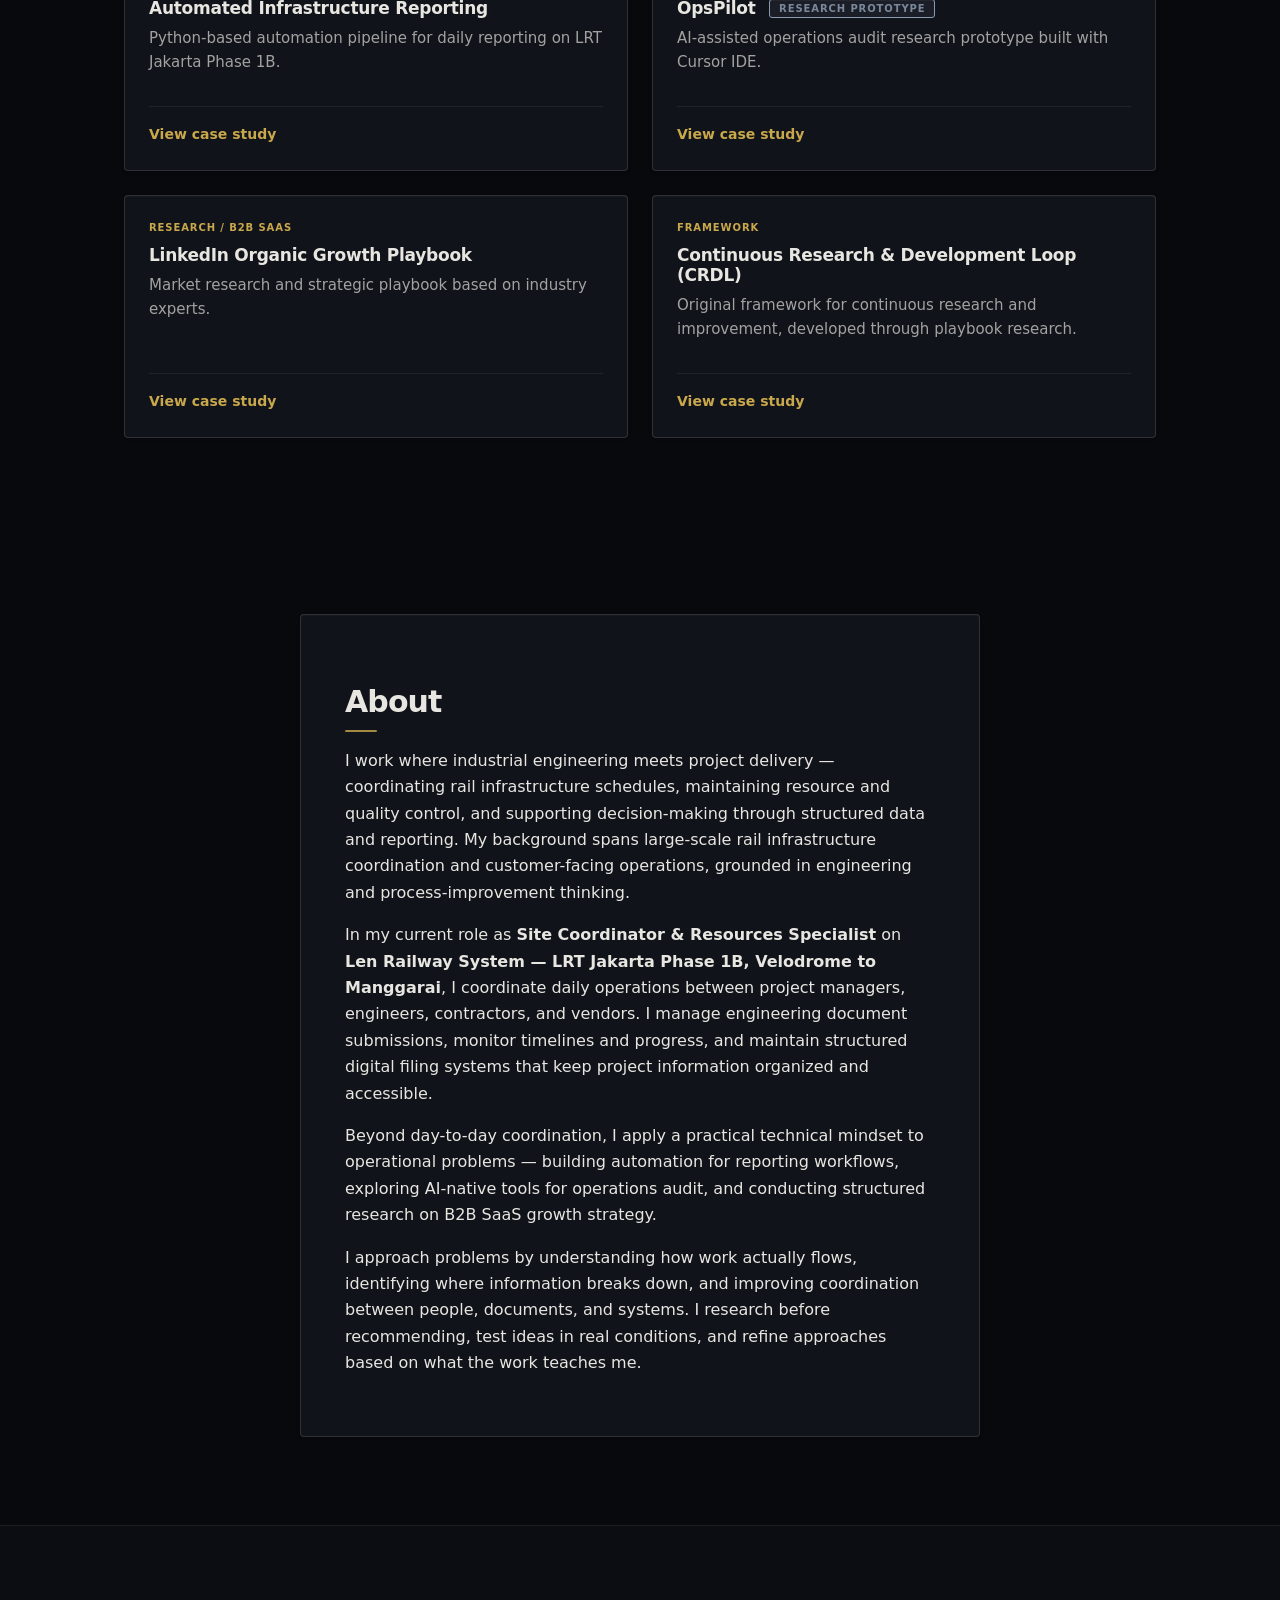
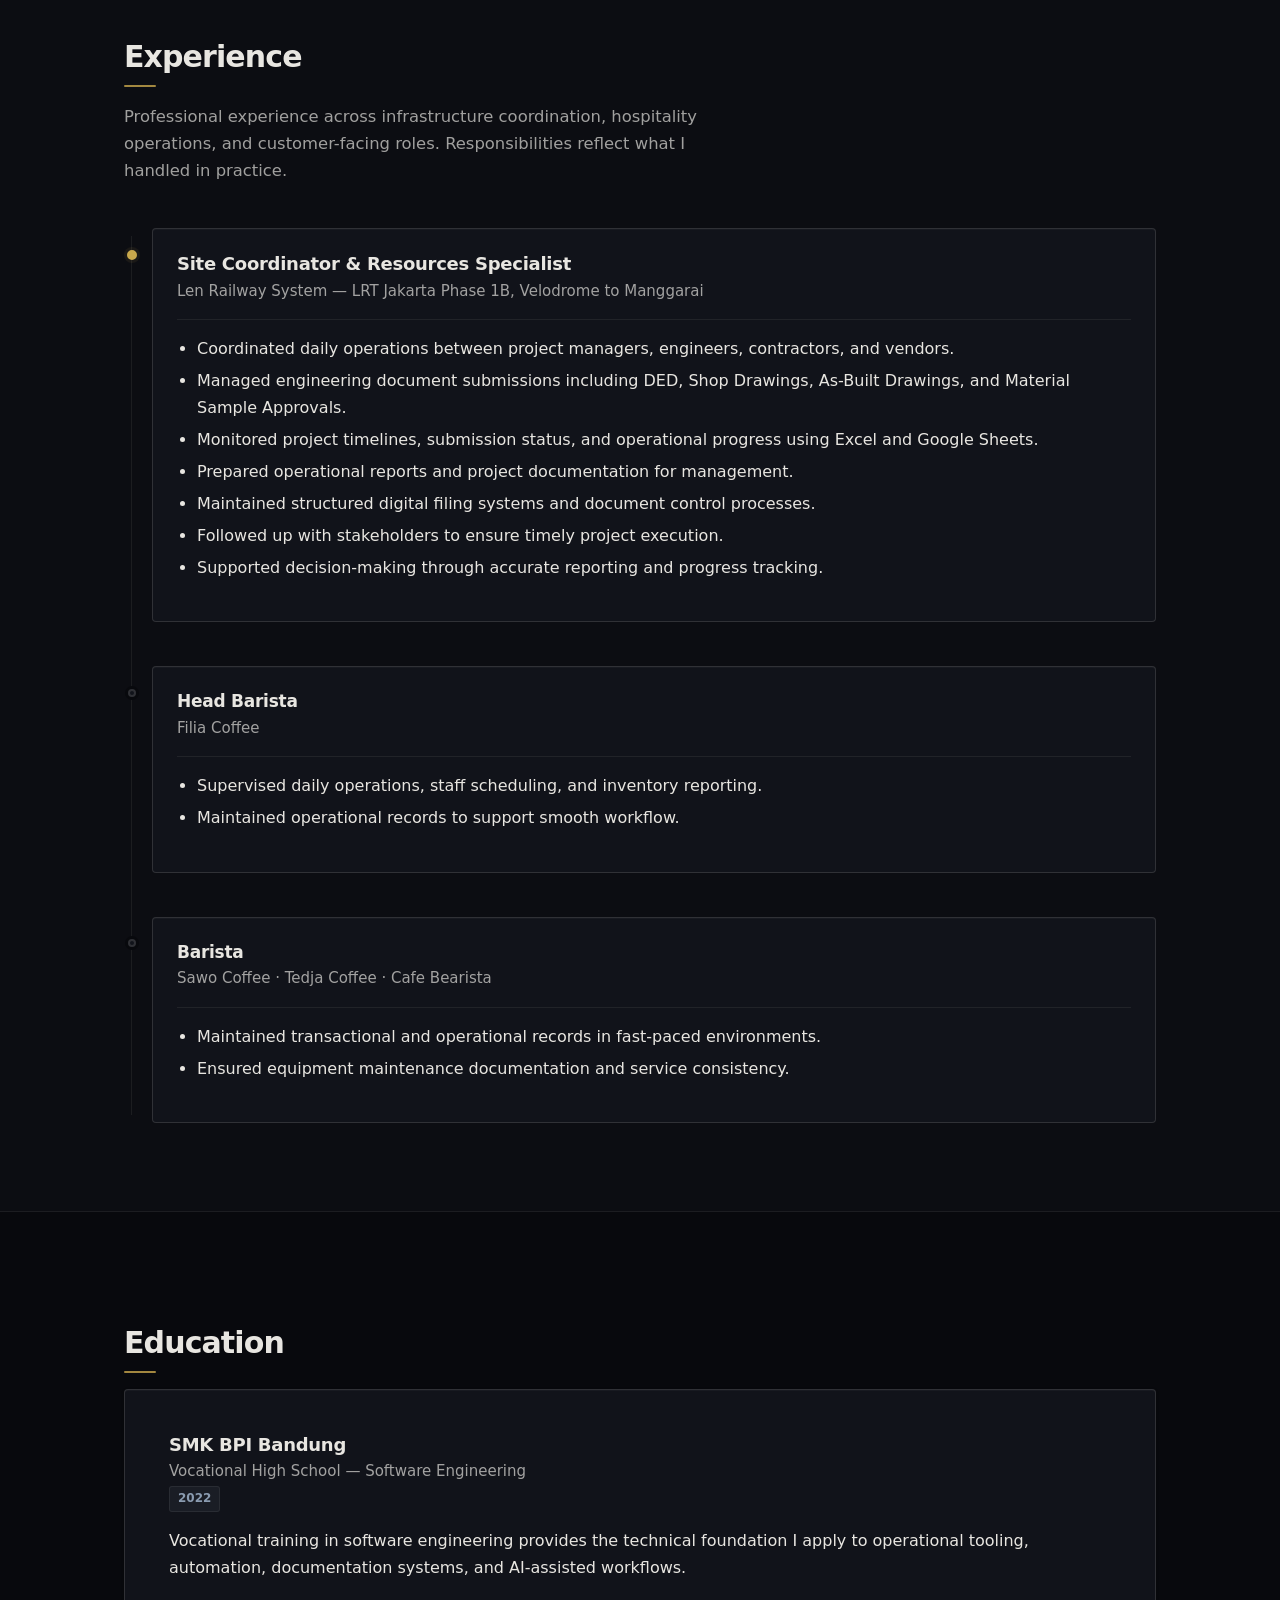
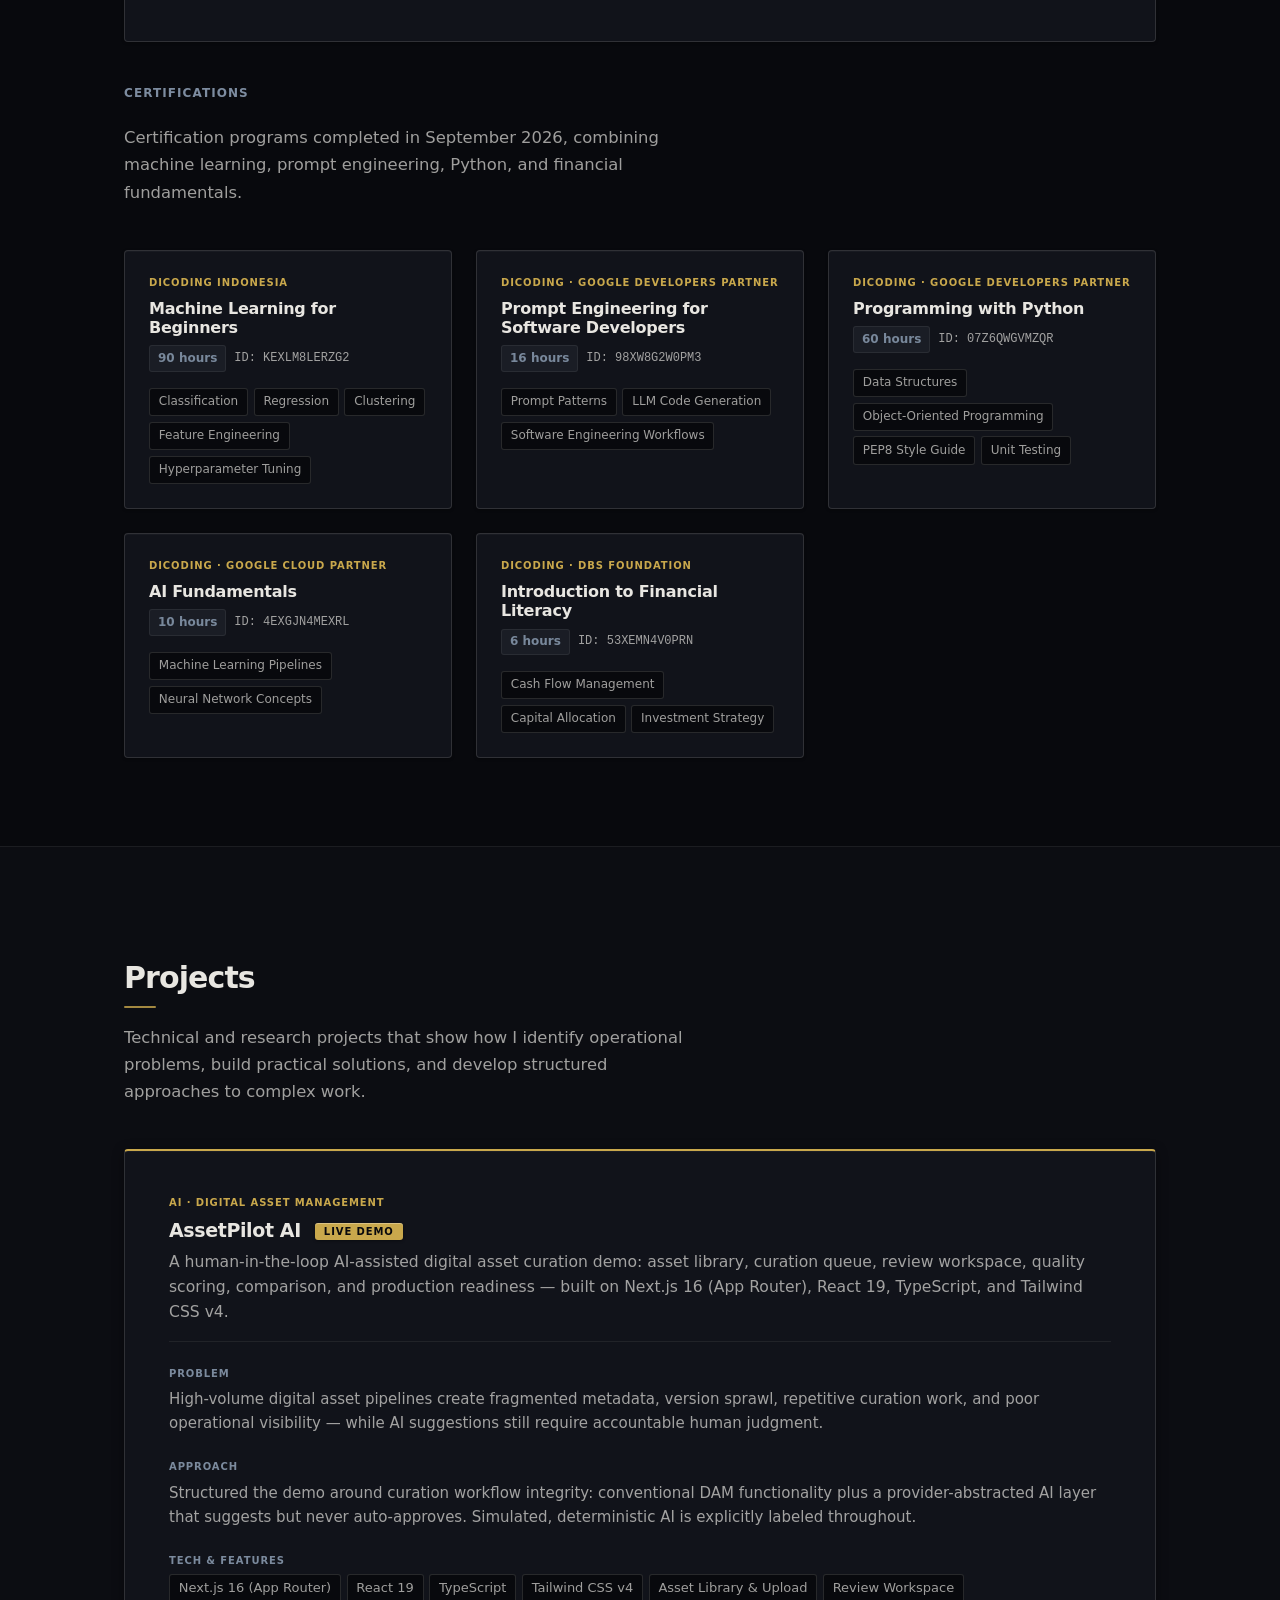
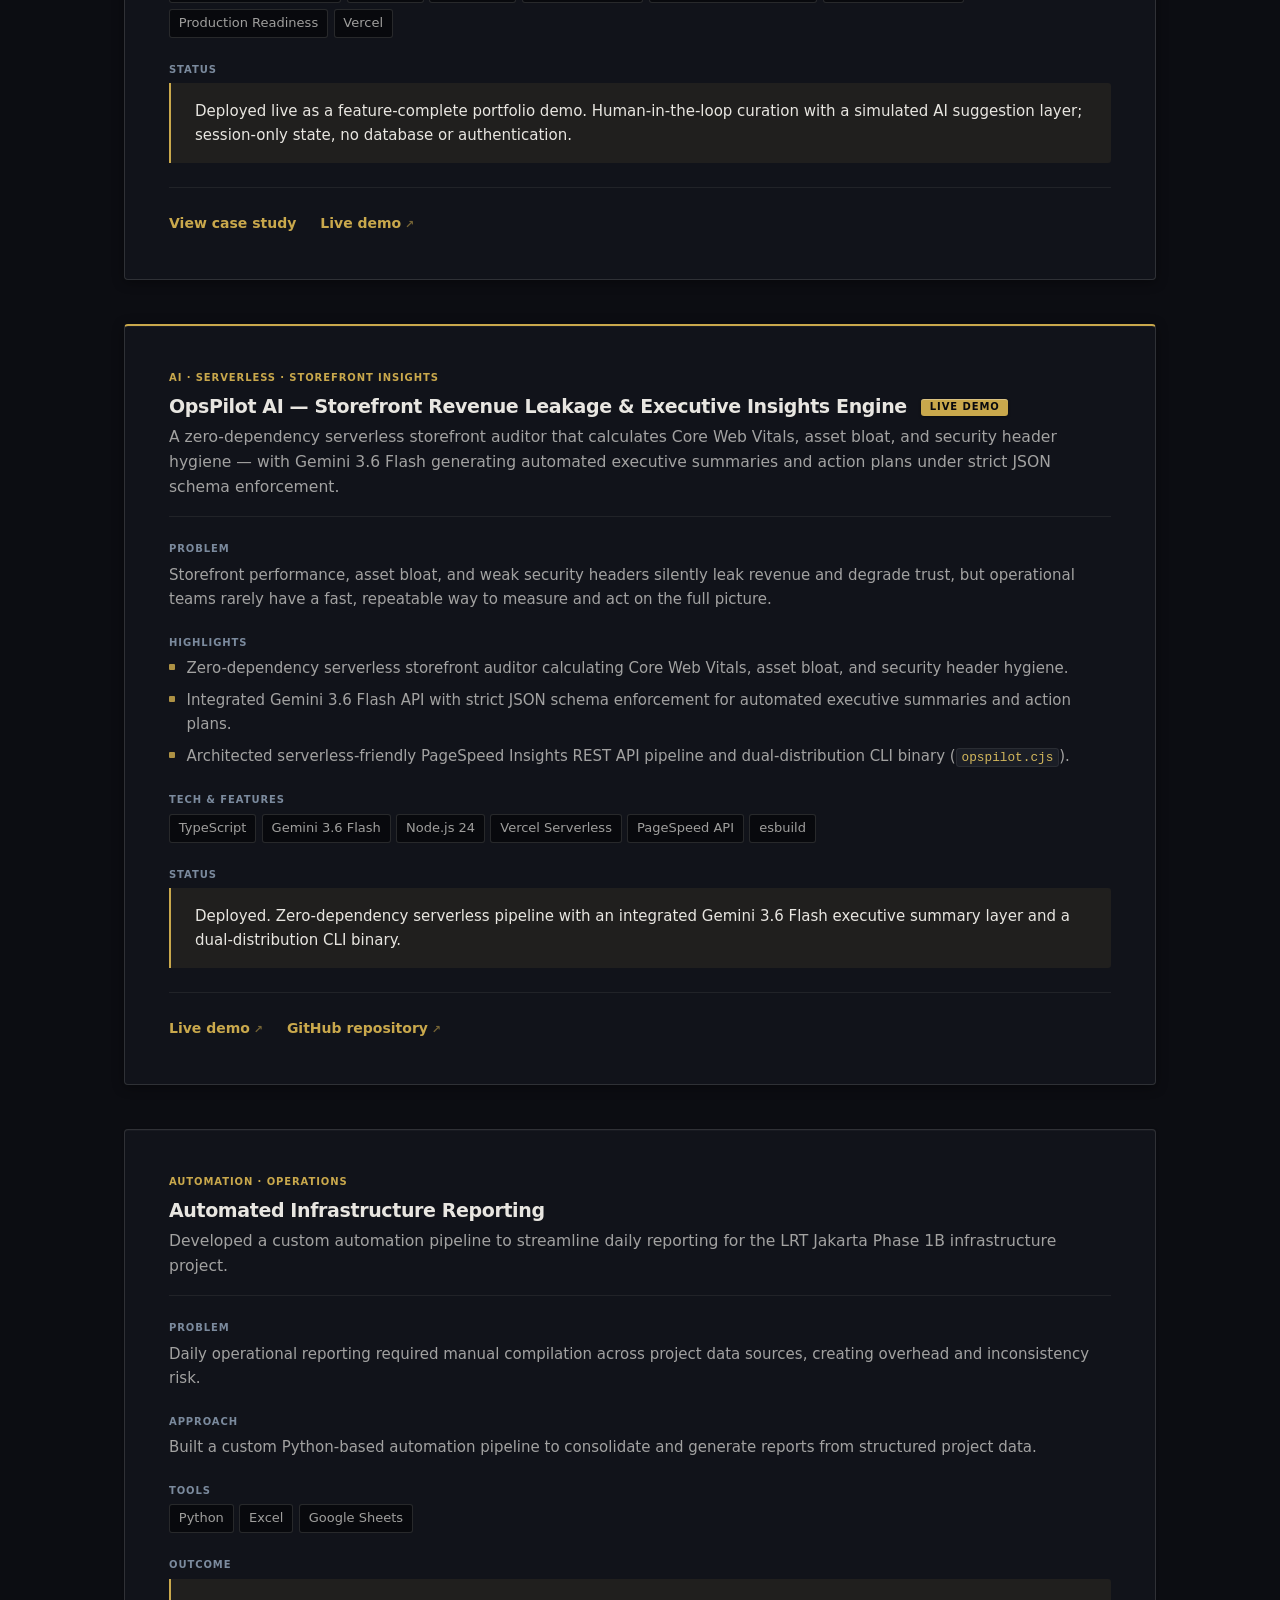
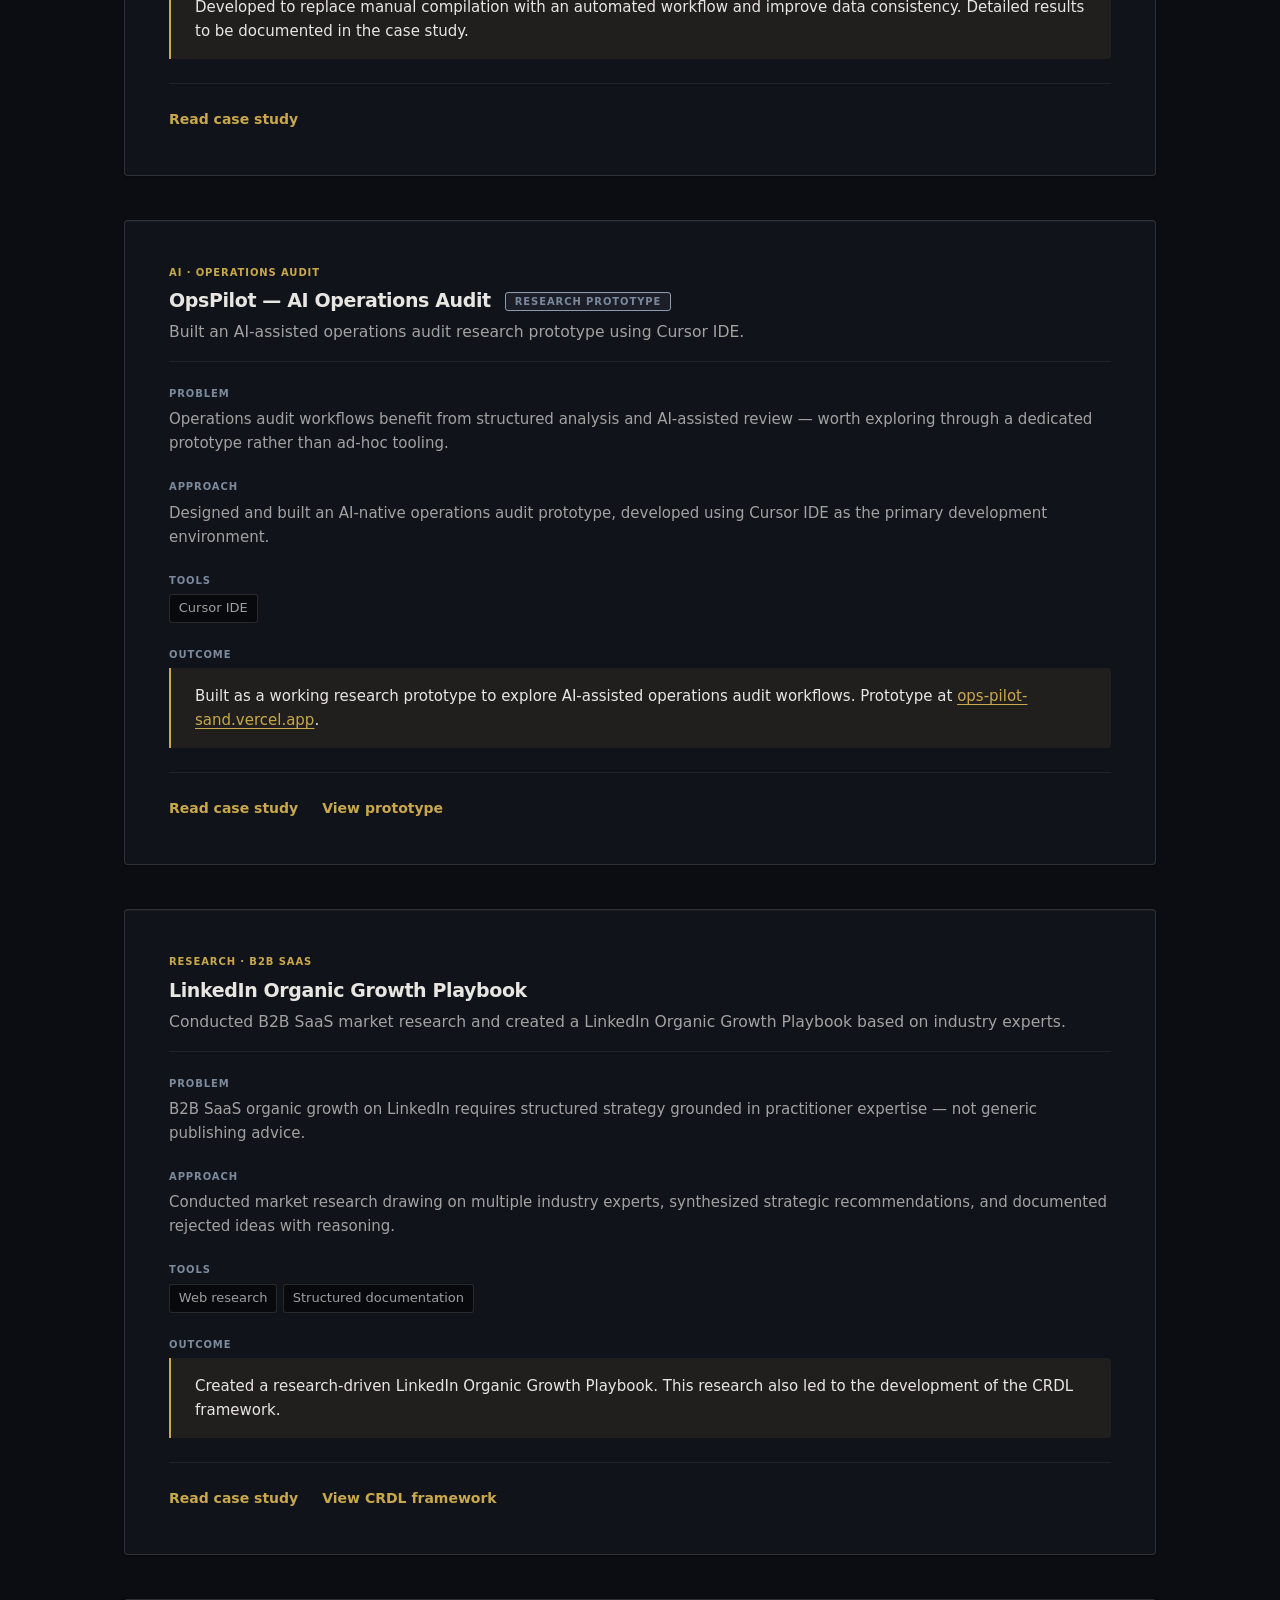
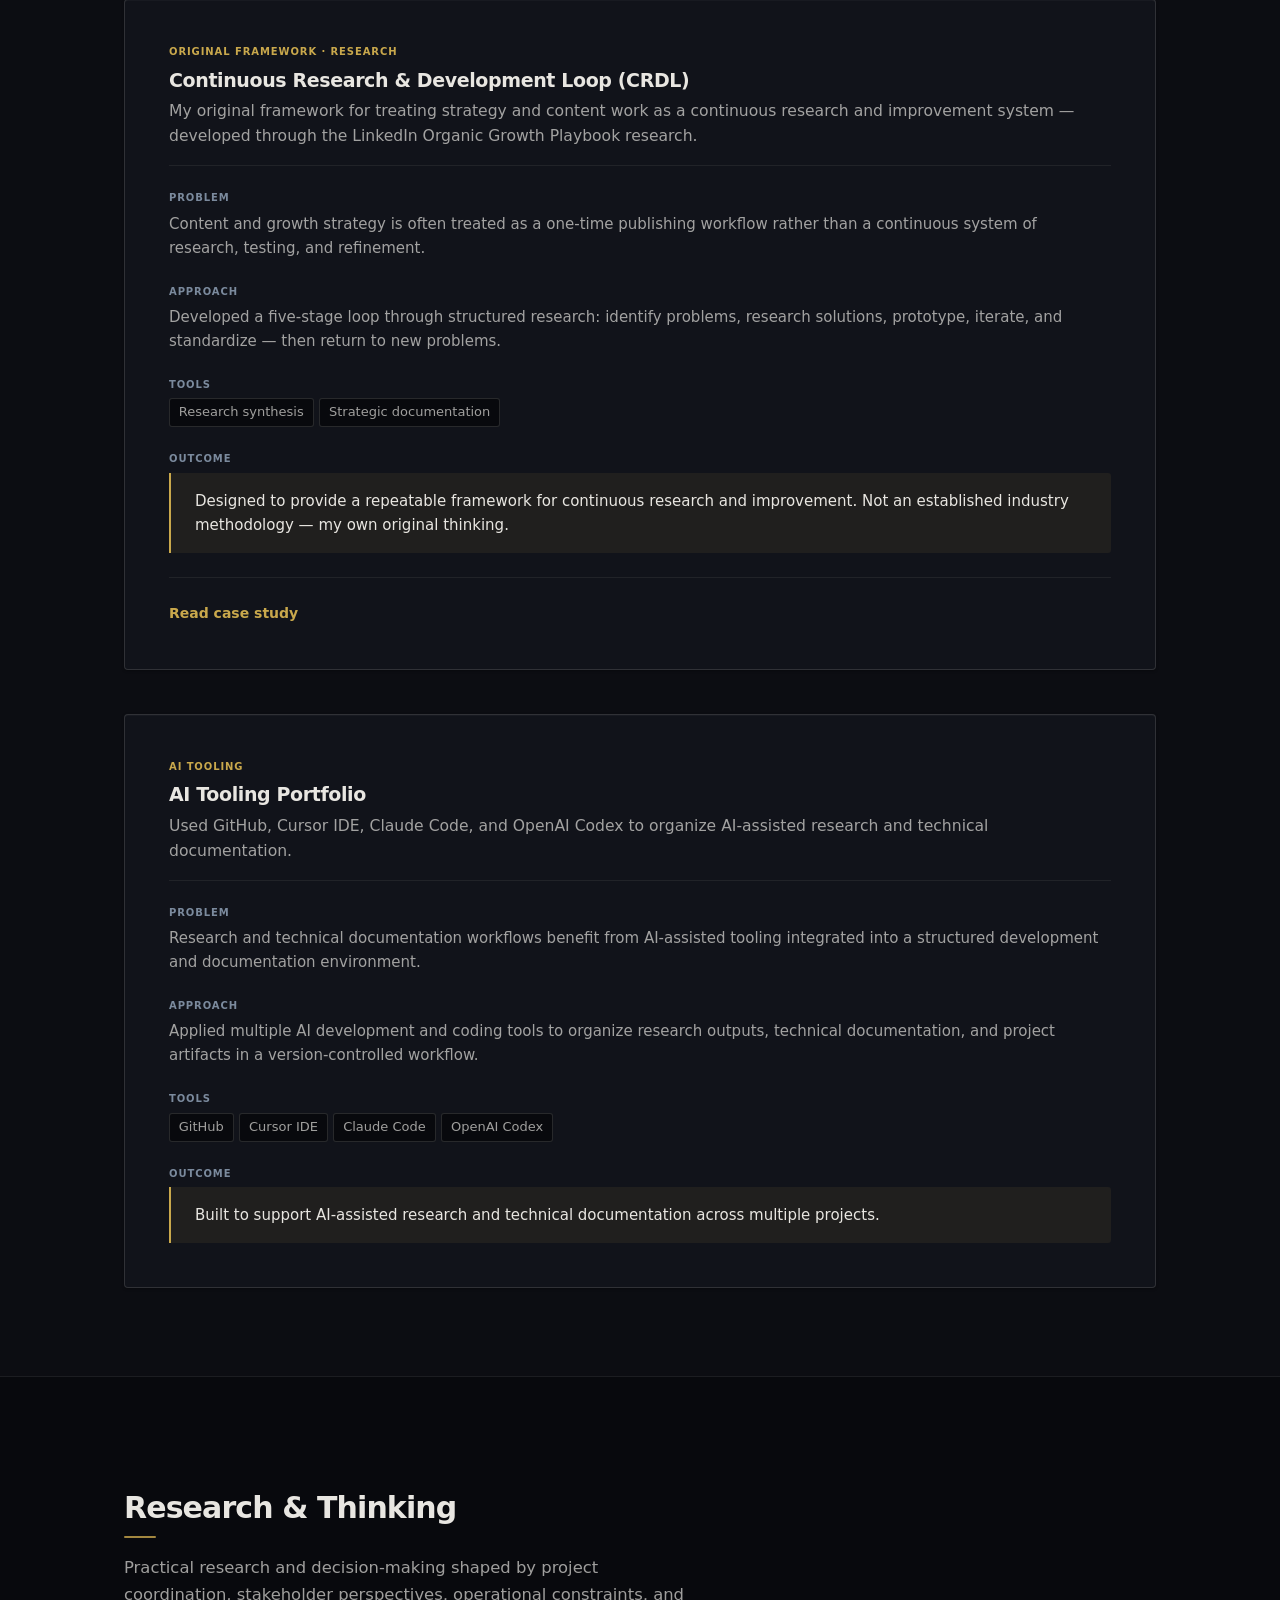
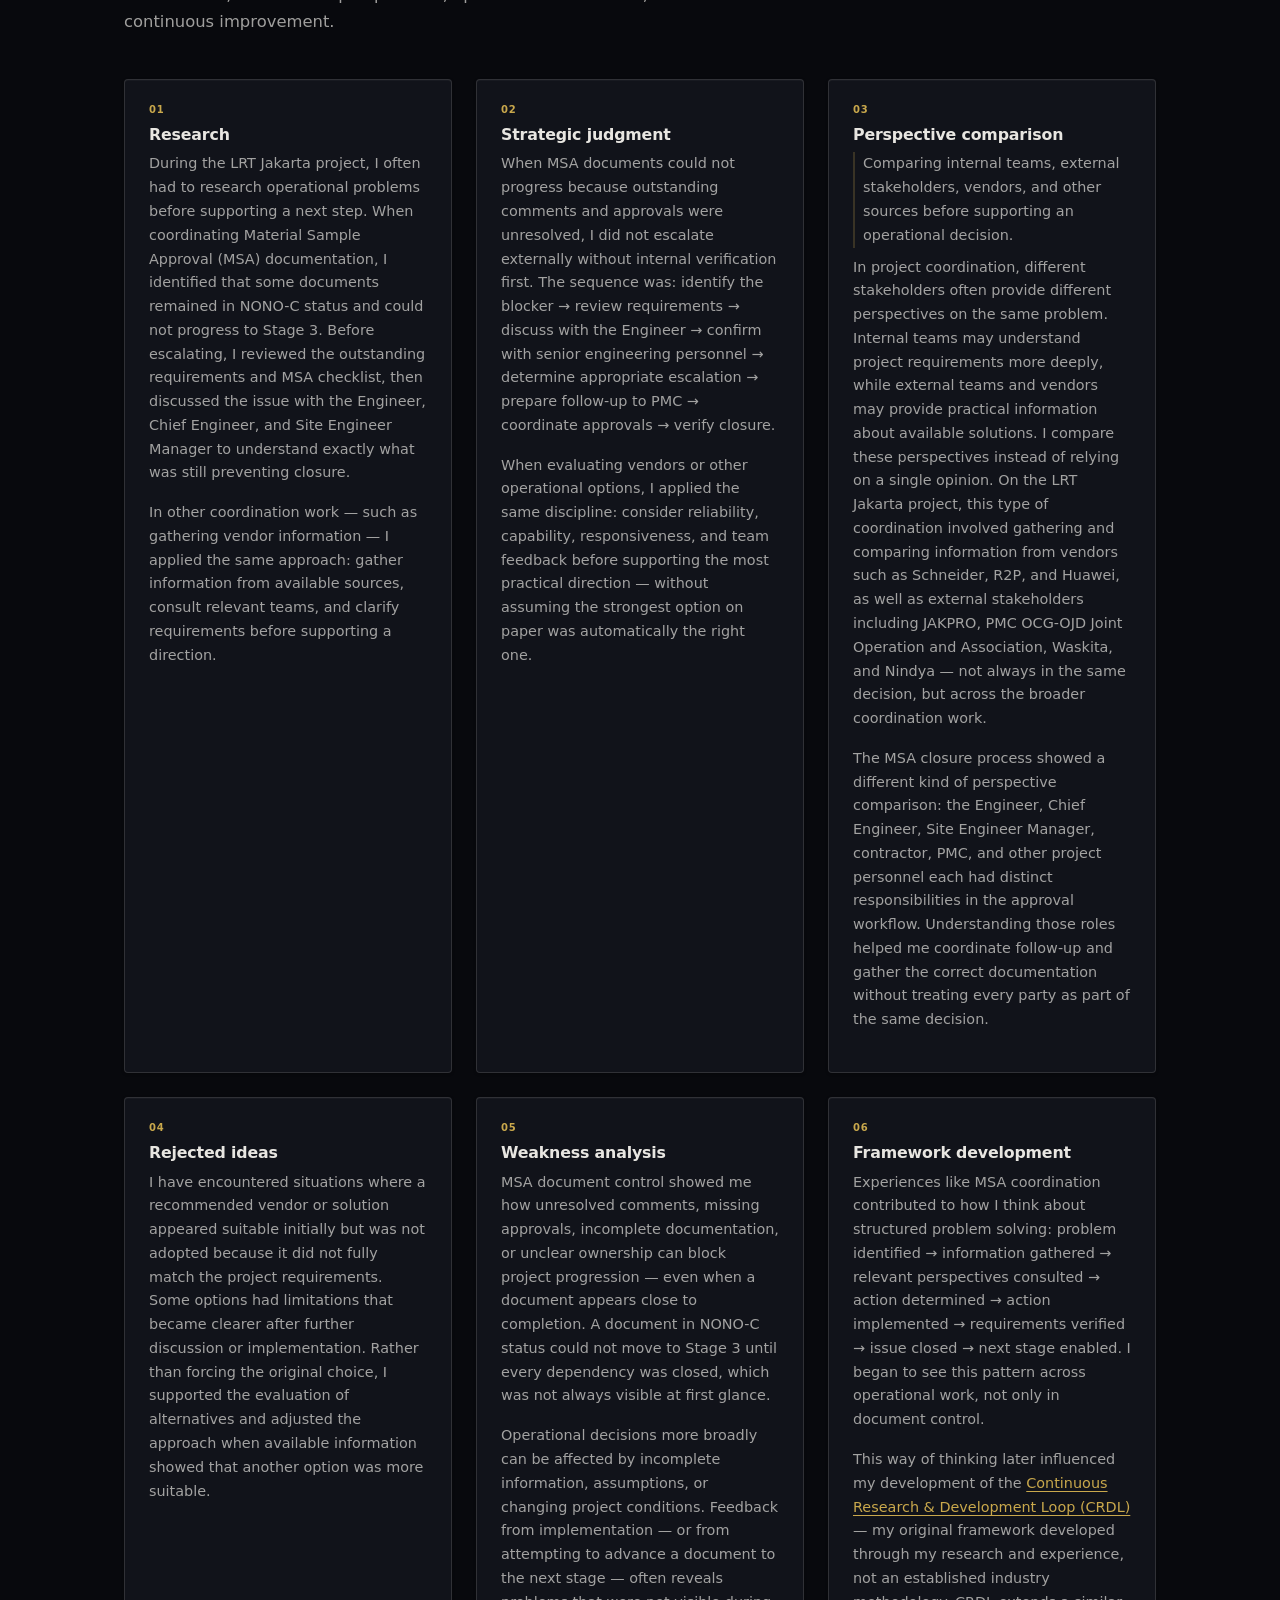
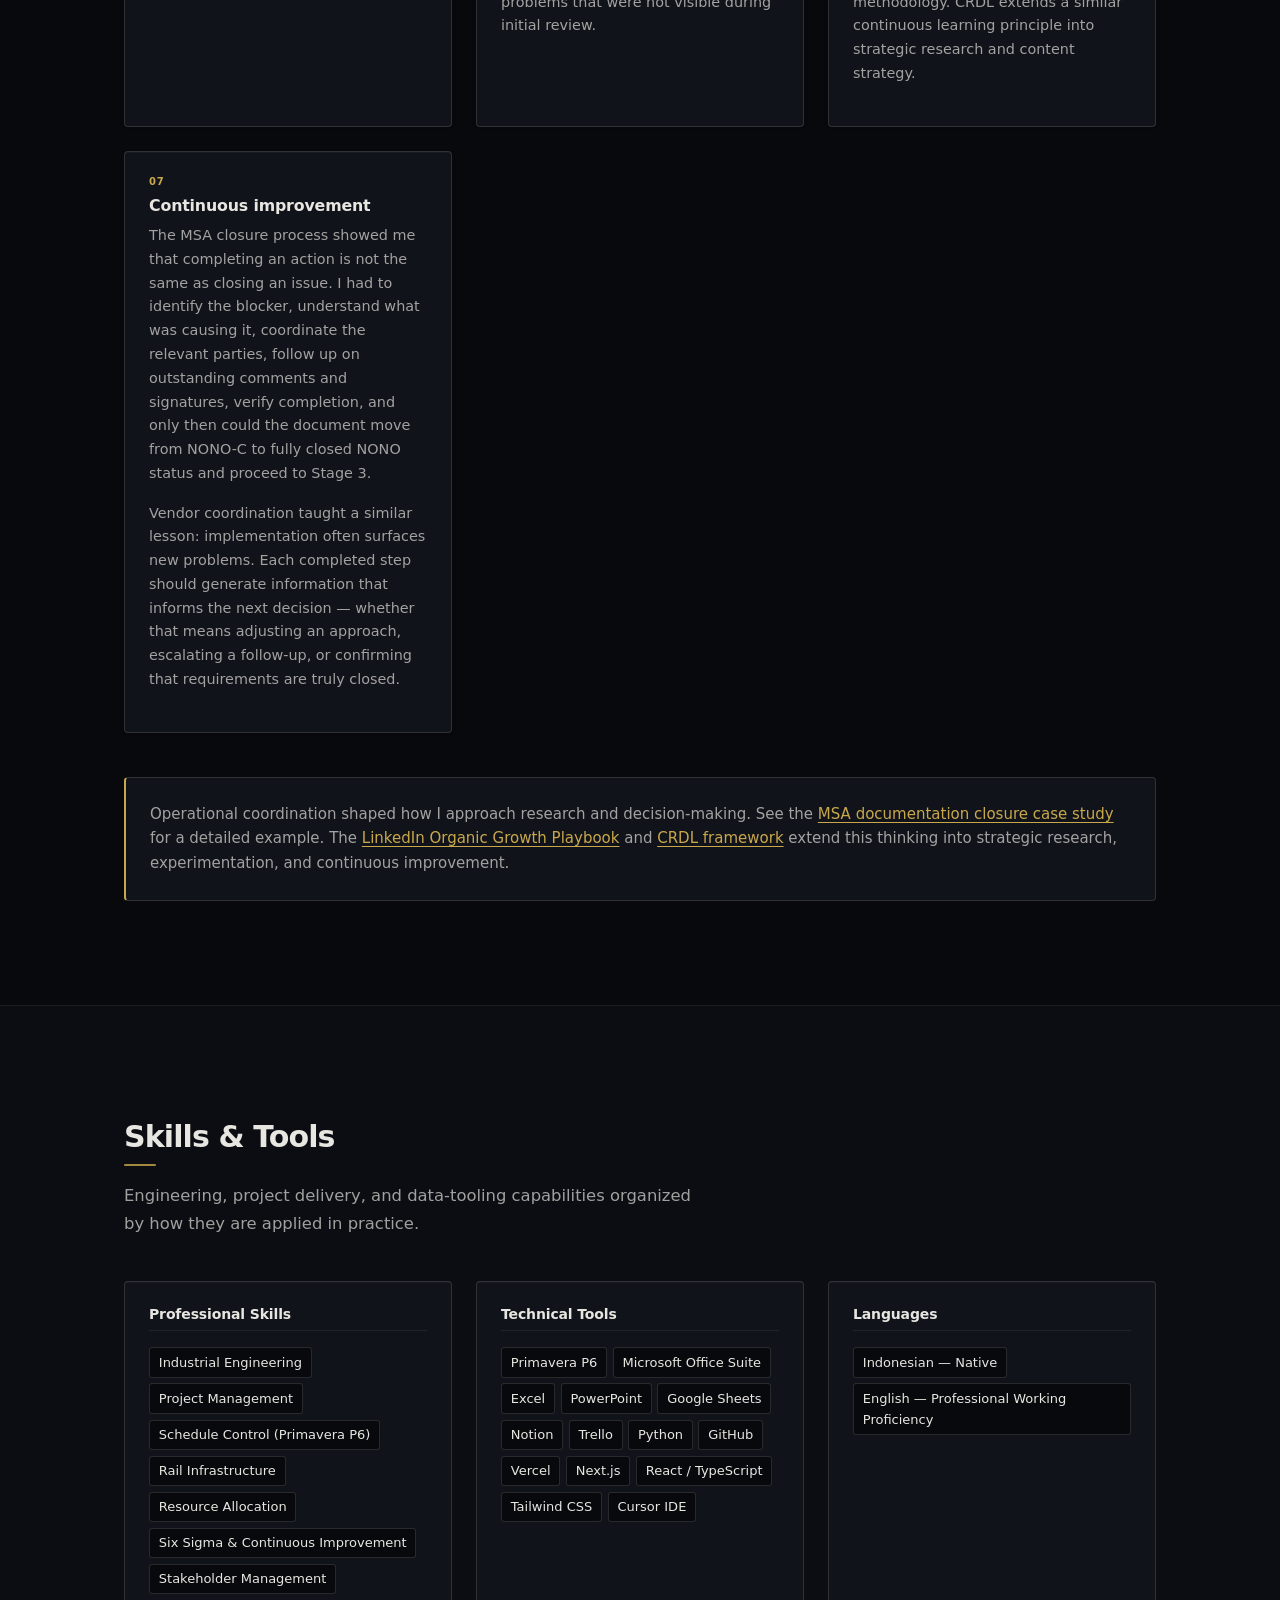
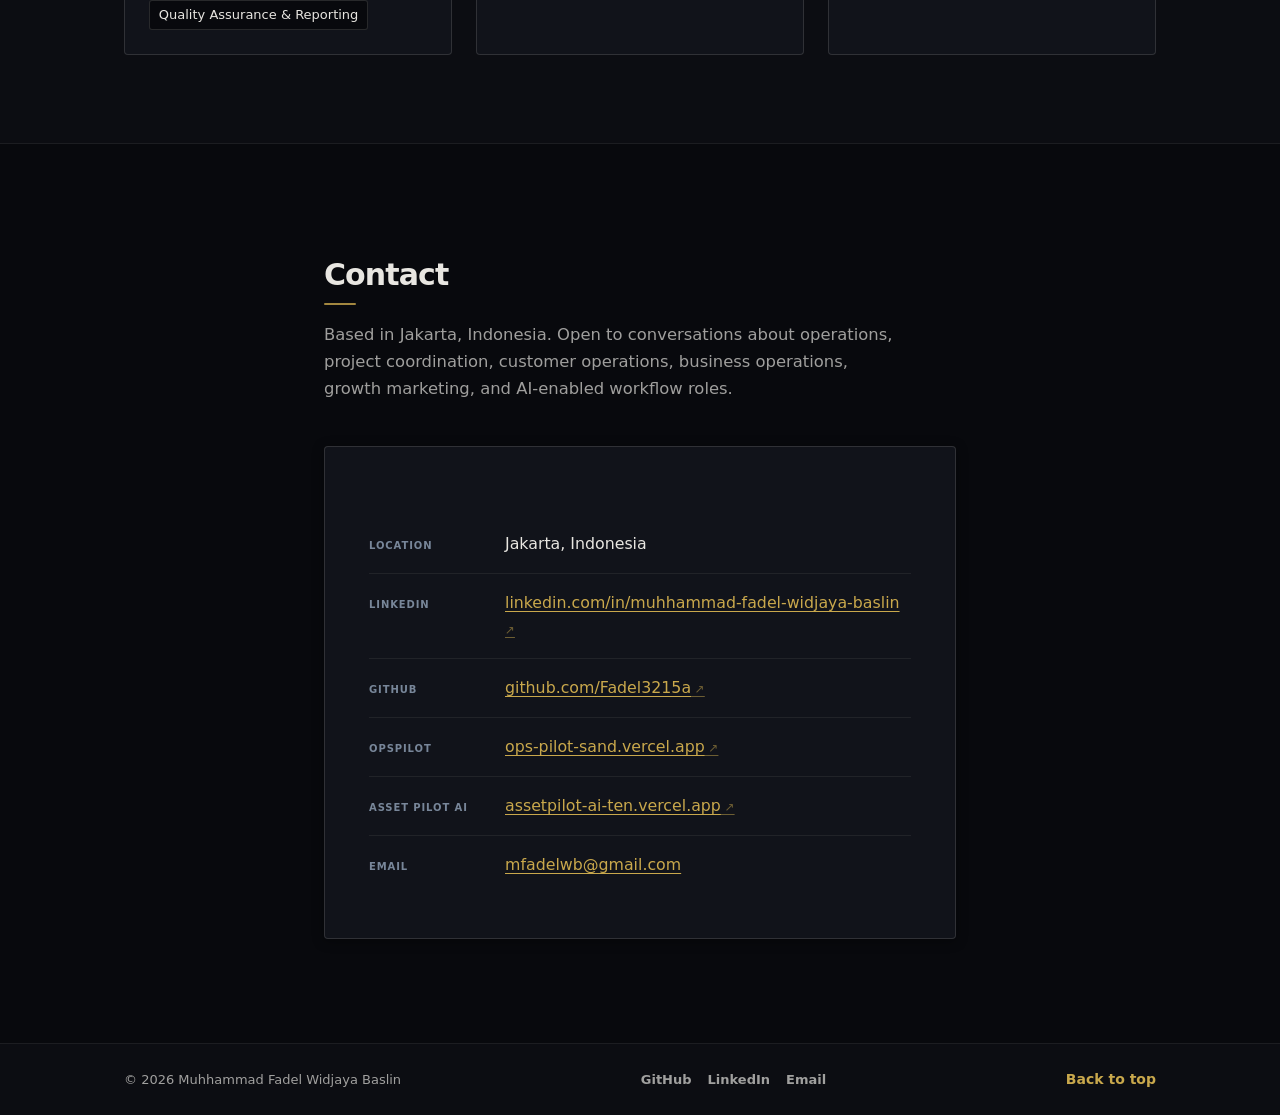
==== commit a6e09a82: "feat: add OpsPilot AI project and 2026 certifications" ====
--- a/index.html
+++ b/index.html
@@ -110,6 +110,15 @@
                 <a class="text-link text-link--external" href="https://assetpilot-ai-ten.vercel.app/" target="_blank" rel="noopener noreferrer">Live demo</a>
               </div>
             </article>
+            <article class="card card--featured">
+              <p class="card-label">AI · Serverless · Storefront Insights</p>
+              <h3>OpsPilot AI <span class="live-badge">Live Demo</span></h3>
+              <p>Zero-dependency serverless storefront auditor computing Core Web Vitals, asset bloat, and security header hygiene — with Gemini 3.6 Flash executive summaries and a dual-distribution CLI binary (<code>opspilot.cjs</code>).</p>
+              <div class="card-actions">
+                <a class="text-link text-link--external" href="https://ops-pilot-8uqoj36qj-mfadelwb-7727s-projects.vercel.app/" target="_blank" rel="noopener noreferrer">Live demo</a>
+                <a class="text-link text-link--external" href="https://github.com/fadel3215a/OpsPilot" target="_blank" rel="noopener noreferrer">GitHub repository</a>
+              </div>
+            </article>
             <article class="card">
               <p class="card-label">Automation</p>
               <h3>Automated Infrastructure Reporting</h3>
@@ -232,17 +241,99 @@
 
     <!-- Education -->
     <section class="section" id="education" aria-labelledby="education-heading">
-      <div class="container narrow content-panel">
+      <div class="container">
         <h2 id="education-heading">Education</h2>
-        <article class="education-item">
-          <h3>SMK BPI Bandung</h3>
-          <p class="org">Vocational High School — Software Engineering</p>
-          <p class="education-year">2022</p>
-          <p>
-            Vocational training in software engineering provides the technical foundation I apply
-            to operational tooling, automation, documentation systems, and AI-assisted workflows.
-          </p>
-        </article>
+        <div class="content-panel">
+          <article class="education-item">
+            <h3>SMK BPI Bandung</h3>
+            <p class="org">Vocational High School — Software Engineering</p>
+            <p class="education-year">2022</p>
+            <p>
+              Vocational training in software engineering provides the technical foundation I apply
+              to operational tooling, automation, documentation systems, and AI-assisted workflows.
+            </p>
+          </article>
+        </div>
+
+        <h3 class="section-subheading">Certifications</h3>
+        <p class="section-intro">
+          Certification programs completed in September 2026, combining machine learning, prompt
+          engineering, Python, and financial fundamentals.
+        </p>
+
+        <div class="certification-grid">
+          <article class="certification-card">
+            <p class="certification-issuer">Dicoding Indonesia</p>
+            <h3>Machine Learning for Beginners</h3>
+            <p class="certification-meta">
+              <span class="certification-hours">90 hours</span>
+              <span class="certification-id">ID: KEXLM8LERZG2</span>
+            </p>
+            <ul class="tag-list">
+              <li>Classification</li>
+              <li>Regression</li>
+              <li>Clustering</li>
+              <li>Feature Engineering</li>
+              <li>Hyperparameter Tuning</li>
+            </ul>
+          </article>
+
+          <article class="certification-card">
+            <p class="certification-issuer">Dicoding · Google Developers Partner</p>
+            <h3>Prompt Engineering for Software Developers</h3>
+            <p class="certification-meta">
+              <span class="certification-hours">16 hours</span>
+              <span class="certification-id">ID: 98XW8G2W0PM3</span>
+            </p>
+            <ul class="tag-list">
+              <li>Prompt Patterns</li>
+              <li>LLM Code Generation</li>
+              <li>Software Engineering Workflows</li>
+            </ul>
+          </article>
+
+          <article class="certification-card">
+            <p class="certification-issuer">Dicoding · Google Developers Partner</p>
+            <h3>Programming with Python</h3>
+            <p class="certification-meta">
+              <span class="certification-hours">60 hours</span>
+              <span class="certification-id">ID: 07Z6QWGVMZQR</span>
+            </p>
+            <ul class="tag-list">
+              <li>Data Structures</li>
+              <li>Object-Oriented Programming</li>
+              <li>PEP8 Style Guide</li>
+              <li>Unit Testing</li>
+            </ul>
+          </article>
+
+          <article class="certification-card">
+            <p class="certification-issuer">Dicoding · Google Cloud Partner</p>
+            <h3>AI Fundamentals</h3>
+            <p class="certification-meta">
+              <span class="certification-hours">10 hours</span>
+              <span class="certification-id">ID: 4EXGJN4MEXRL</span>
+            </p>
+            <ul class="tag-list">
+              <li>Machine Learning Pipelines</li>
+              <li>Neural Network Concepts</li>
+            </ul>
+          </article>
+
+          <article class="certification-card">
+            <p class="certification-issuer">Dicoding · DBS Foundation</p>
+            <h3>Introduction to Financial Literacy</h3>
+            <p class="certification-meta">
+              <span class="certification-hours">6 hours</span>
+              <span class="certification-id">ID: 53XEMN4V0PRN</span>
+            </p>
+            <ul class="tag-list">
+              <li>Cash Flow Management</li>
+              <li>Capital Allocation</li>
+              <li>Investment Strategy</li>
+            </ul>
+          </article>
+        </div>
       </div>
     </section>
 
@@ -298,6 +389,55 @@
             <footer class="project-card-footer">
               <a class="text-link" href="projects/assetpilot-ai/index.html">View case study</a>
               <a class="text-link text-link--external" href="https://assetpilot-ai-ten.vercel.app/" target="_blank" rel="noopener noreferrer">Live demo</a>
+            </footer>
+          </article>
+
+          <article class="project-card project-card--featured" id="project-opspilot-ai">
+            <header class="project-card-header">
+              <p class="card-label">AI · Serverless · Storefront Insights</p>
+              <h3>OpsPilot AI — Storefront Revenue Leakage &amp; Executive Insights Engine <span class="live-badge">Live Demo</span></h3>
+              <p class="project-summary">
+                A zero-dependency serverless storefront auditor that calculates Core Web Vitals,
+                asset bloat, and security header hygiene — with Gemini 3.6 Flash generating automated
+                executive summaries and action plans under strict JSON schema enforcement.
+              </p>
+            </header>
+            <dl class="project-details">
+              <div class="project-field">
+                <dt>Problem</dt>
+                <dd>Storefront performance, asset bloat, and weak security headers silently leak revenue and degrade trust, but operational teams rarely have a fast, repeatable way to measure and act on the full picture.</dd>
+              </div>
+              <div class="project-field">
+                <dt>Highlights</dt>
+                <dd>
+                  <ul class="project-highlights">
+                    <li>Zero-dependency serverless storefront auditor calculating Core Web Vitals, asset bloat, and security header hygiene.</li>
+                    <li>Integrated Gemini 3.6 Flash API with strict JSON schema enforcement for automated executive summaries and action plans.</li>
+                    <li>Architected serverless-friendly PageSpeed Insights REST API pipeline and dual-distribution CLI binary (<code>opspilot.cjs</code>).</li>
+                  </ul>
+                </dd>
+              </div>
+              <div class="project-field">
+                <dt>Tech &amp; features</dt>
+                <dd>
+                  <ul class="tag-list">
+                    <li>TypeScript</li>
+                    <li>Gemini 3.6 Flash</li>
+                    <li>Node.js 24</li>
+                    <li>Vercel Serverless</li>
+                    <li>PageSpeed API</li>
+                    <li>esbuild</li>
+                  </ul>
+                </dd>
+              </div>
+              <div class="project-field project-field--outcome">
+                <dt>Status</dt>
+                <dd>Deployed. Zero-dependency serverless pipeline with an integrated Gemini 3.6 Flash executive summary layer and a dual-distribution CLI binary.</dd>
+              </div>
+            </dl>
+            <footer class="project-card-footer">
+              <a class="text-link text-link--external" href="https://ops-pilot-8uqoj36qj-mfadelwb-7727s-projects.vercel.app/" target="_blank" rel="noopener noreferrer">Live demo</a>
+              <a class="text-link text-link--external" href="https://github.com/fadel3215a/OpsPilot" target="_blank" rel="noopener noreferrer">GitHub repository</a>
             </footer>
           </article>
 
--- a/css/style.css
+++ b/css/style.css
@@ -118,6 +118,16 @@
   color: var(--color-accent-hover);
 }
 
+code {
+  font-family: var(--font-mono);
+  font-size: 0.85em;
+  color: var(--color-accent-strong);
+  background: var(--color-accent-secondary-soft);
+  border: 1px solid var(--color-border);
+  border-radius: var(--radius-sm);
+  padding: 0.05rem 0.3rem;
+}
+
 h1,
 h2,
 h3,
@@ -909,6 +919,41 @@
   gap: var(--space-xs);
 }
 
+.project-highlights {
+  list-style: none;
+  padding: 0;
+  margin: 0;
+  display: grid;
+  gap: var(--space-xs);
+}
+
+.project-highlights li {
+  position: relative;
+  padding-left: 1.1rem;
+  margin: 0;
+  color: var(--color-text-muted);
+  font-size: 0.9375rem;
+  line-height: 1.6;
+}
+
+.project-highlights li::before {
+  content: "";
+  position: absolute;
+  left: 0;
+  top: 0.55em;
+  width: 0.35rem;
+  height: 0.35rem;
+  background: var(--color-accent);
+  border-radius: 1px;
+  opacity: 0.85;
+}
+
+.project-highlights code {
+  font-family: var(--font-mono);
+  font-size: 0.85em;
+  color: var(--color-accent-strong);
+}
+
 .feature-groups {
   display: grid;
   gap: var(--space-md);
@@ -952,6 +997,93 @@
   border-radius: var(--radius-sm);
   margin: 0 0 var(--space-sm);
   border: 1px solid var(--color-border);
+}
+
+/* ==========================================================================
+   Certifications
+   ========================================================================== */
+
+.certification-grid {
+  display: grid;
+  gap: var(--space-md);
+  grid-template-columns: 1fr;
+}
+
+@media (min-width: 600px) {
+  .certification-grid {
+    grid-template-columns: repeat(2, 1fr);
+  }
+}
+
+@media (min-width: 900px) {
+  .certification-grid {
+    grid-template-columns: repeat(3, 1fr);
+  }
+}
+
+.certification-card {
+  background: var(--color-surface);
+  border: 1px solid var(--color-border-strong);
+  border-radius: var(--radius);
+  padding: var(--space-md);
+  display: flex;
+  flex-direction: column;
+  gap: var(--space-xs);
+  box-shadow: var(--shadow), inset 0 1px 0 rgba(255, 255, 255, 0.03);
+  transition: border-color var(--transition), transform var(--transition), box-shadow var(--transition);
+}
+
+.certification-card:hover {
+  border-color: var(--color-accent-border);
+  transform: translateY(-1px);
+  box-shadow: var(--shadow-md), inset 0 1px 0 rgba(255, 255, 255, 0.05);
+}
+
+.certification-issuer {
+  font-size: 0.625rem;
+  font-weight: 650;
+  letter-spacing: 0.09em;
+  text-transform: uppercase;
+  color: var(--color-accent);
+  margin: 0;
+}
+
+.certification-card h3 {
+  margin: 0;
+  font-size: 1rem;
+}
+
+.certification-meta {
+  display: flex;
+  flex-wrap: wrap;
+  align-items: center;
+  gap: var(--space-xs);
+  margin: 0;
+}
+
+.certification-hours {
+  display: inline-block;
+  font-size: 0.75rem;
+  font-weight: 600;
+  color: var(--color-text-light);
+  background: var(--color-accent-secondary-soft);
+  border: 1px solid var(--color-border);
+  border-radius: var(--radius-sm);
+  padding: 0.15rem 0.5rem;
+}
+
+.certification-id {
+  font-size: 0.75rem;
+  font-family: var(--font-mono);
+  color: var(--color-text-muted);
+}
+
+.certification-card .tag-list {
+  margin-top: var(--space-xs);
+}
+
+.certification-card .tag-list li {
+  font-size: 0.75rem;
 }
 
 /* ==========================================================================
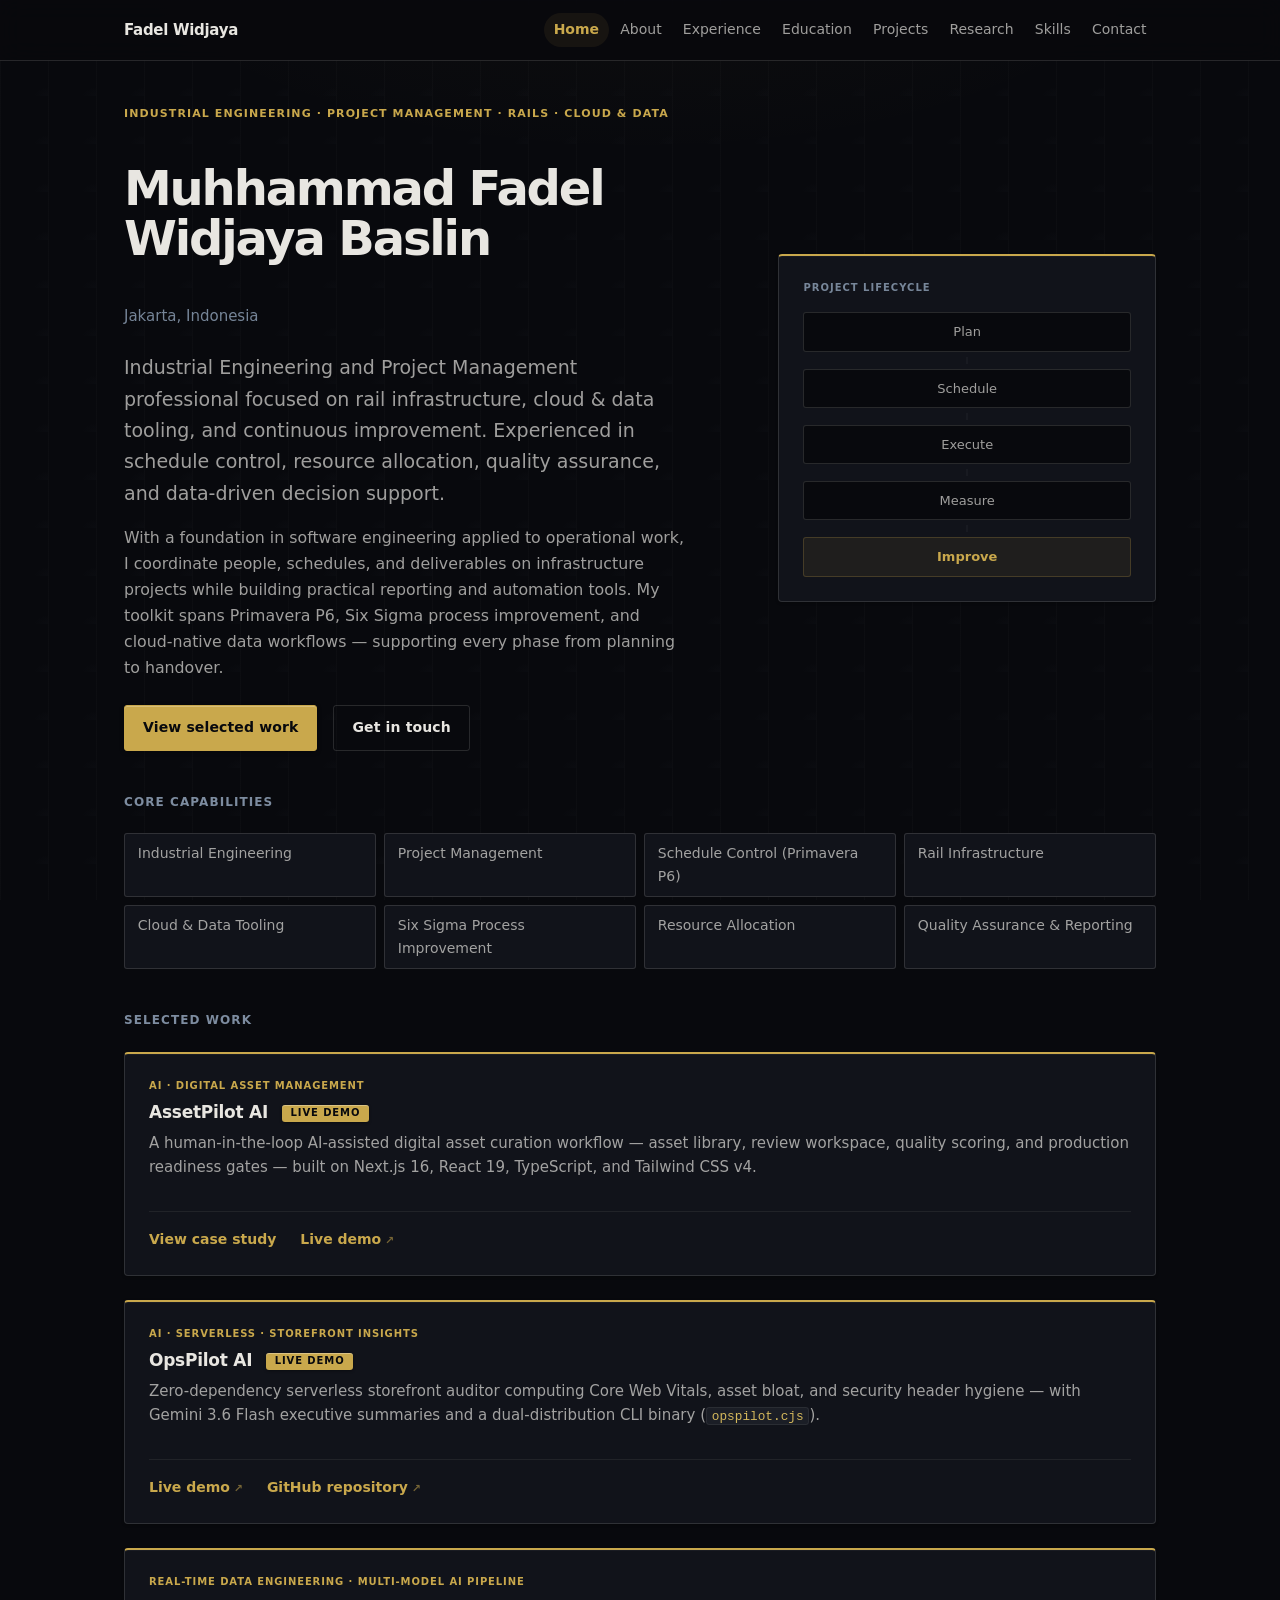
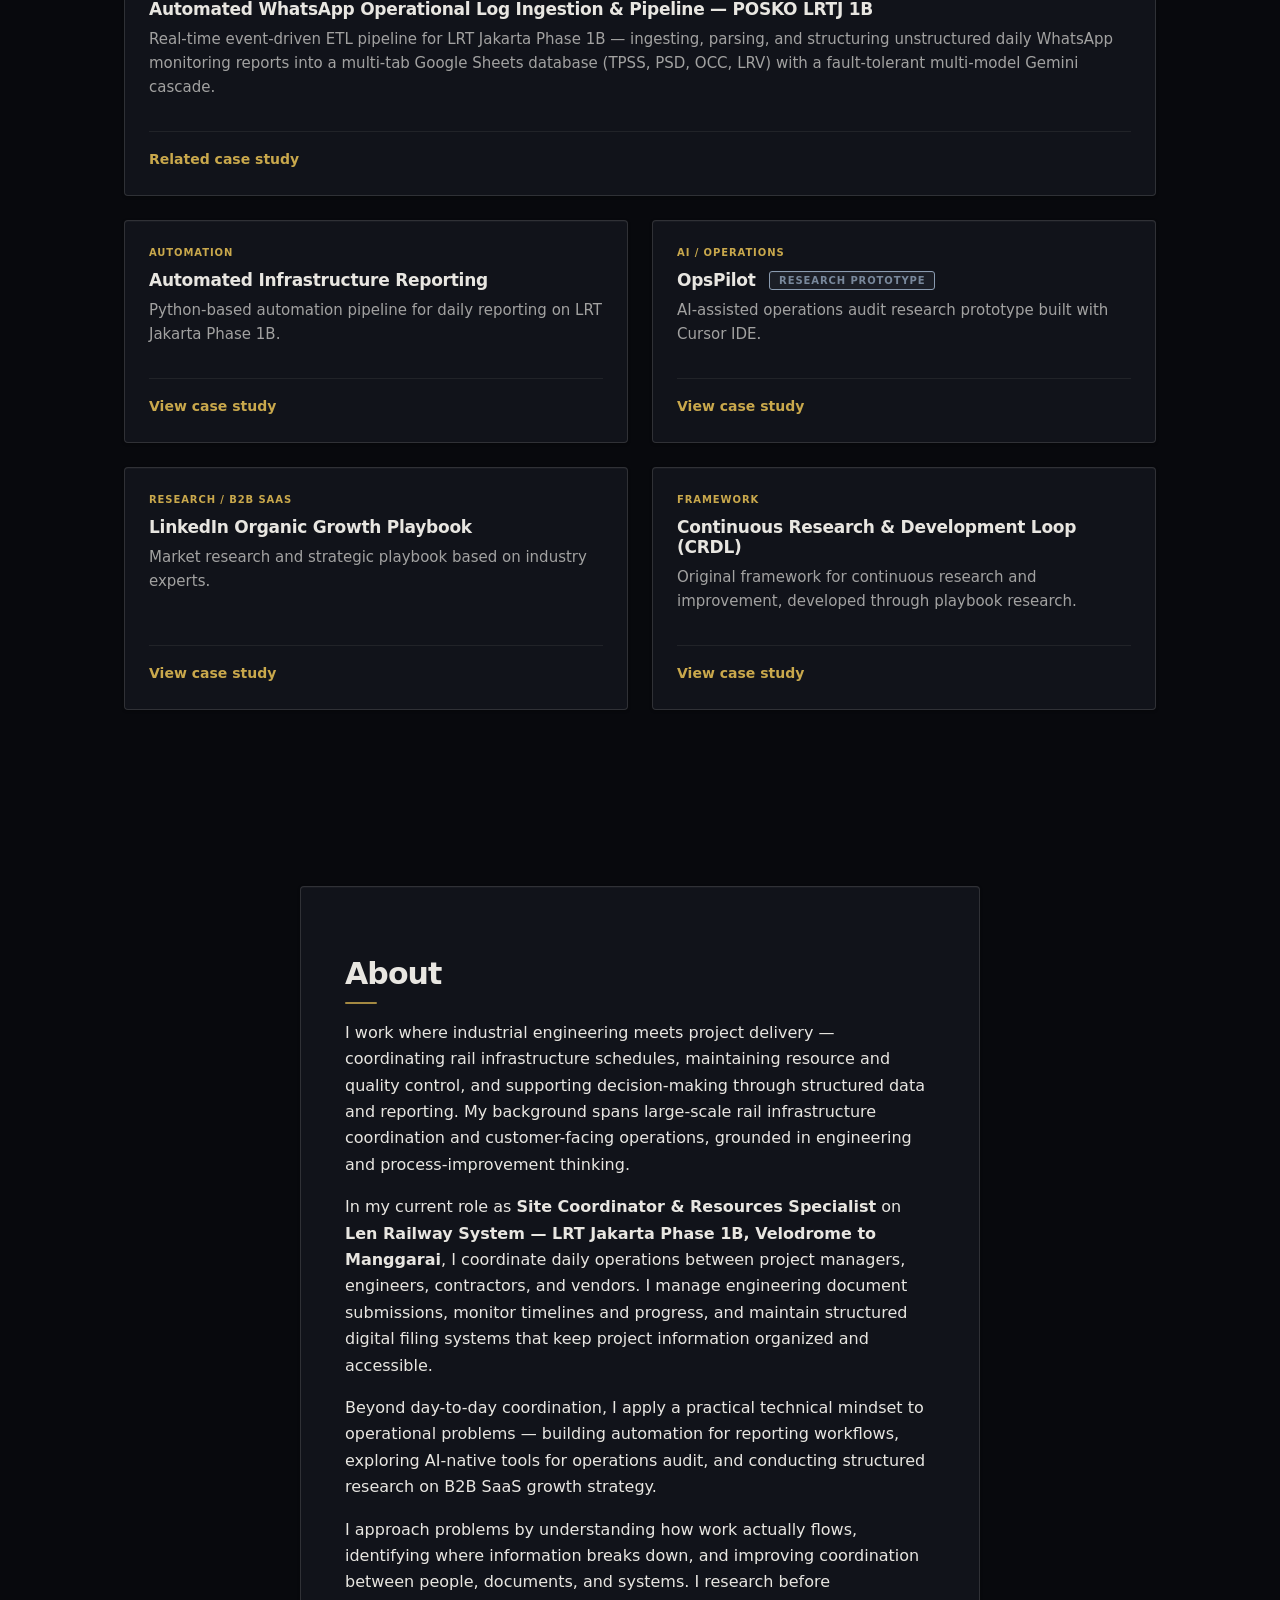
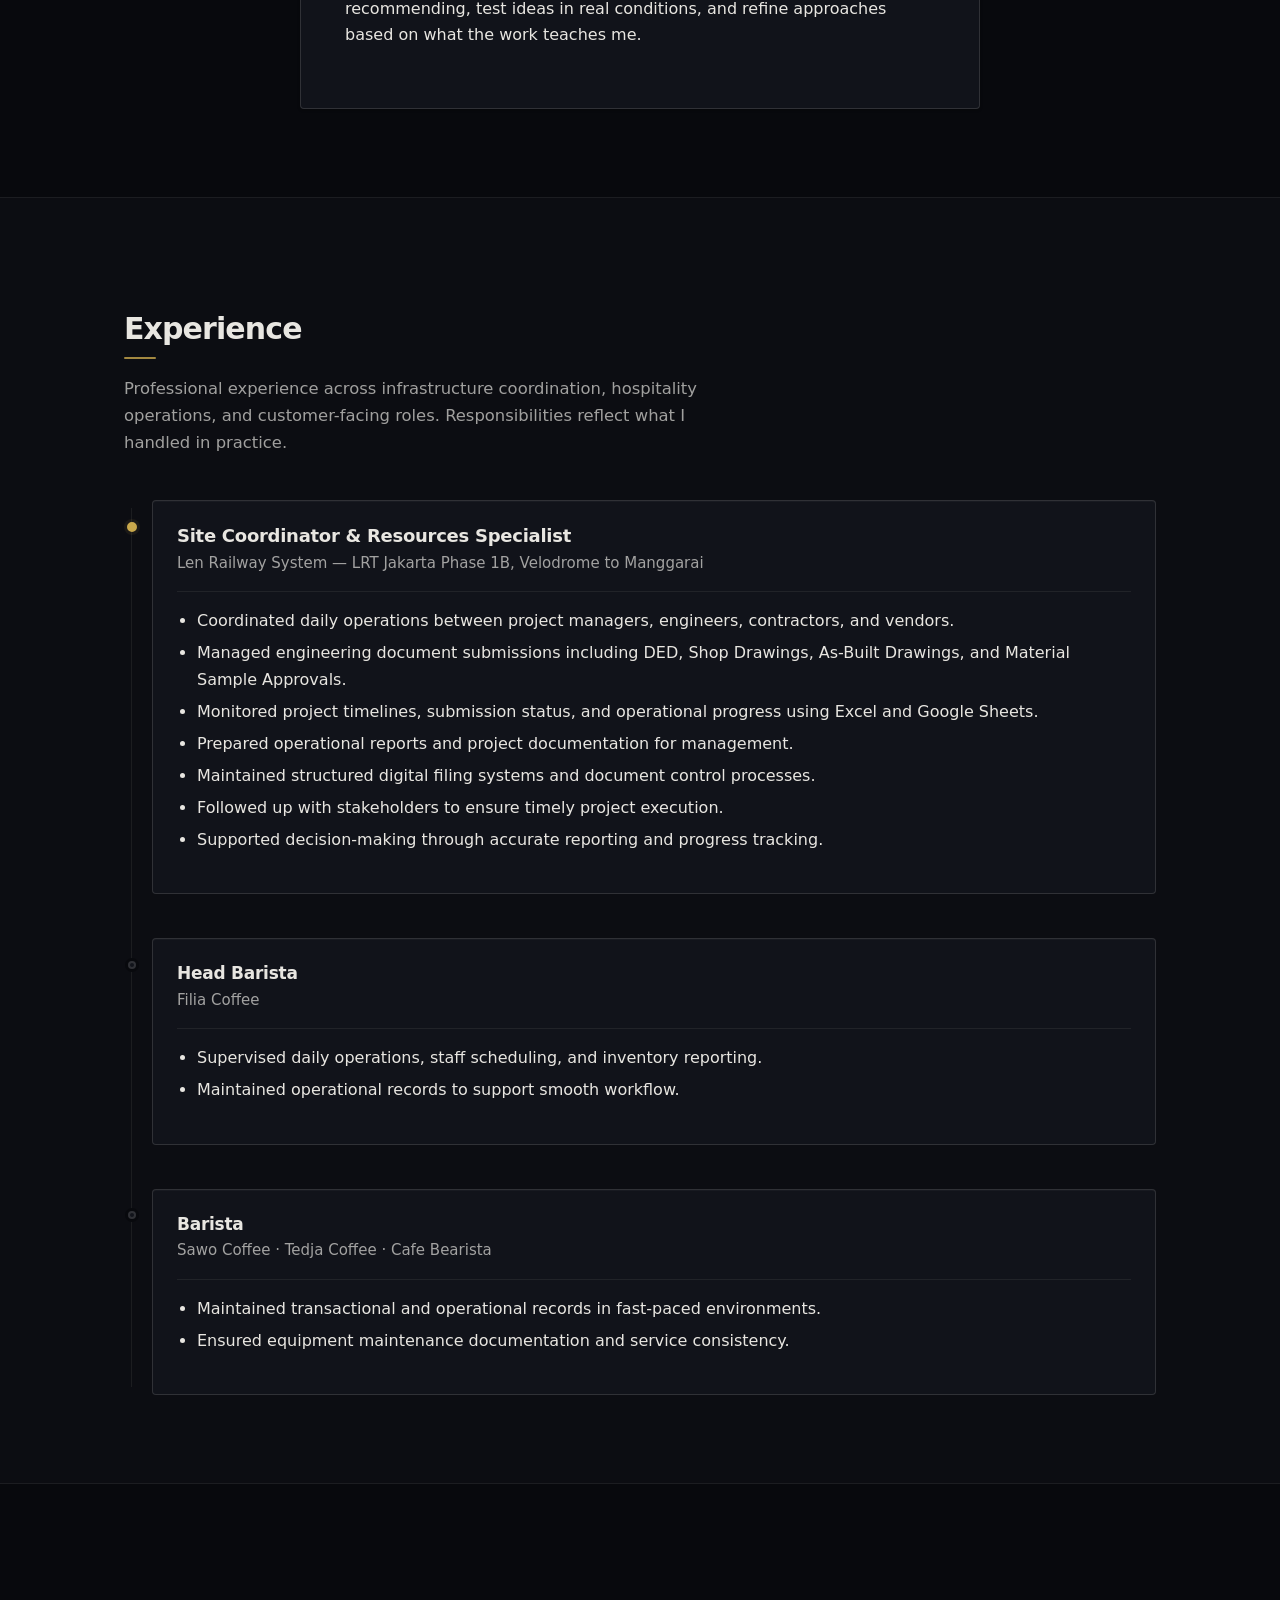
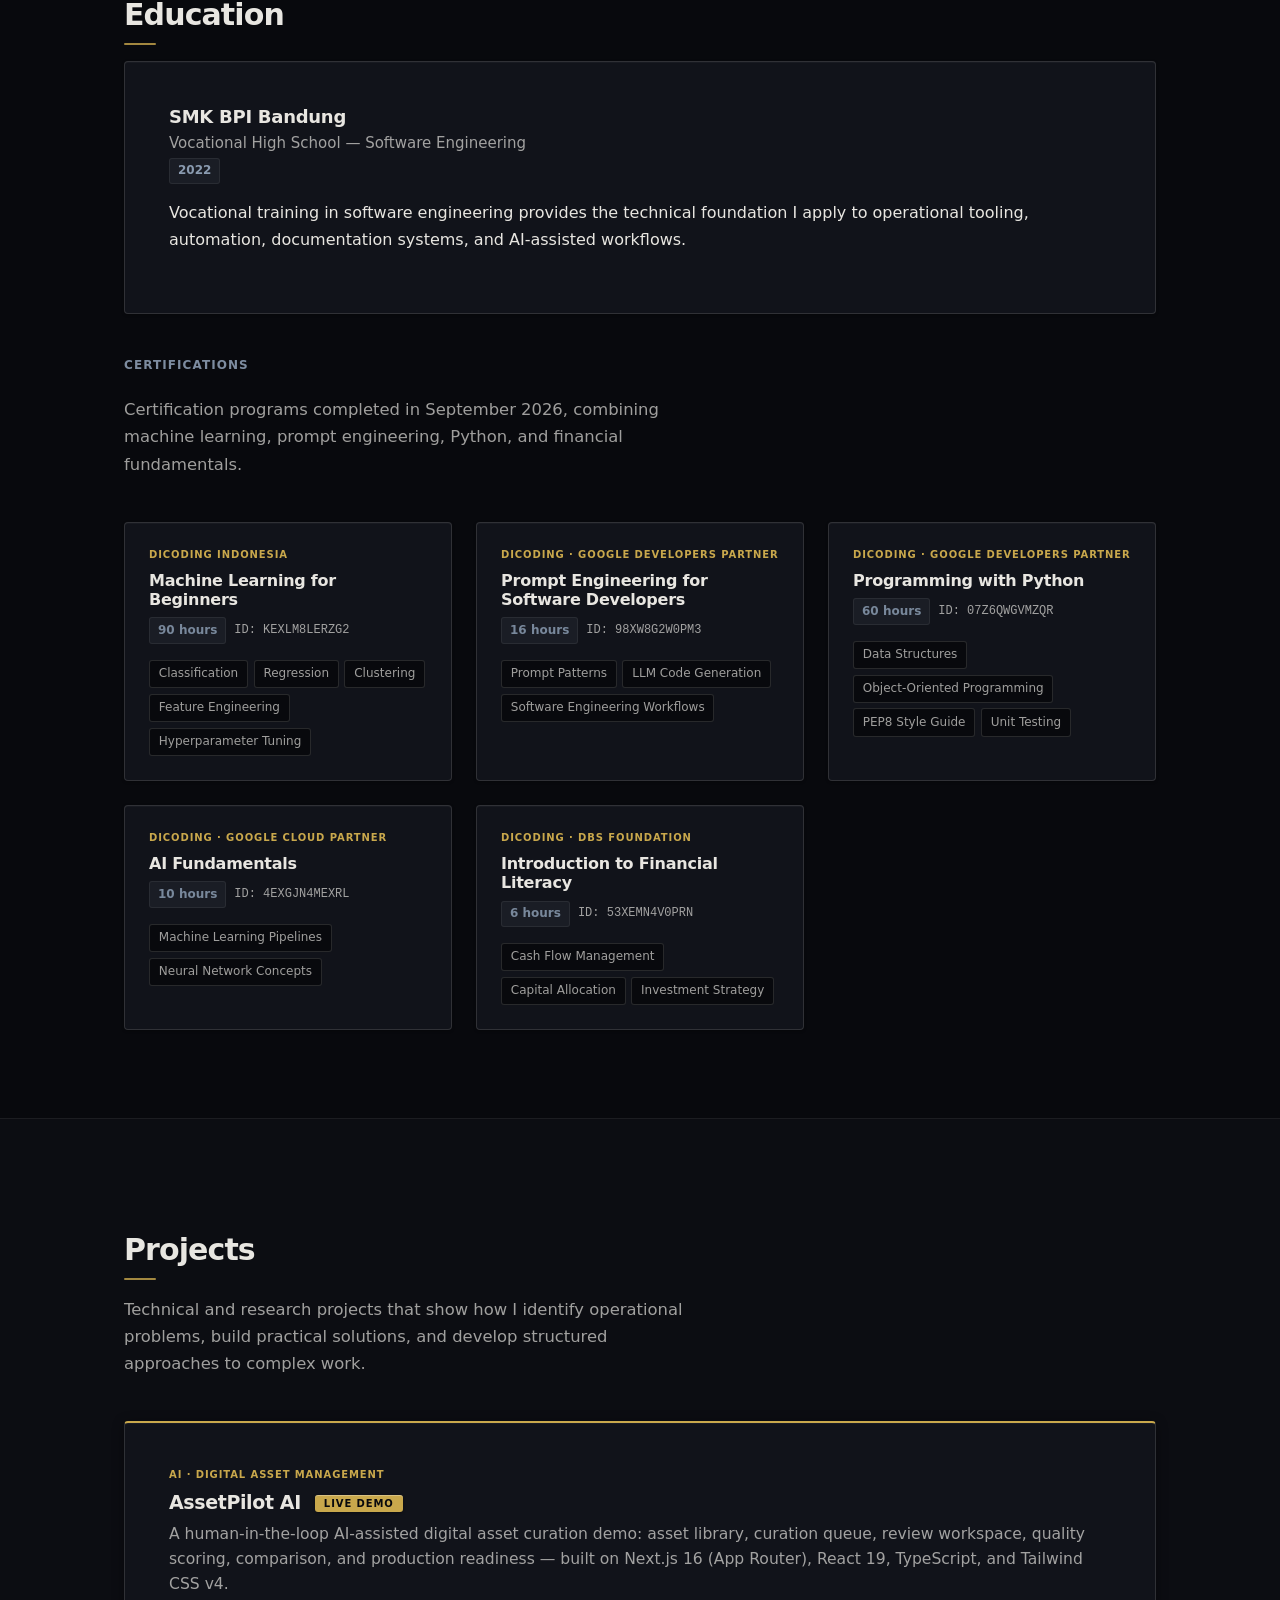
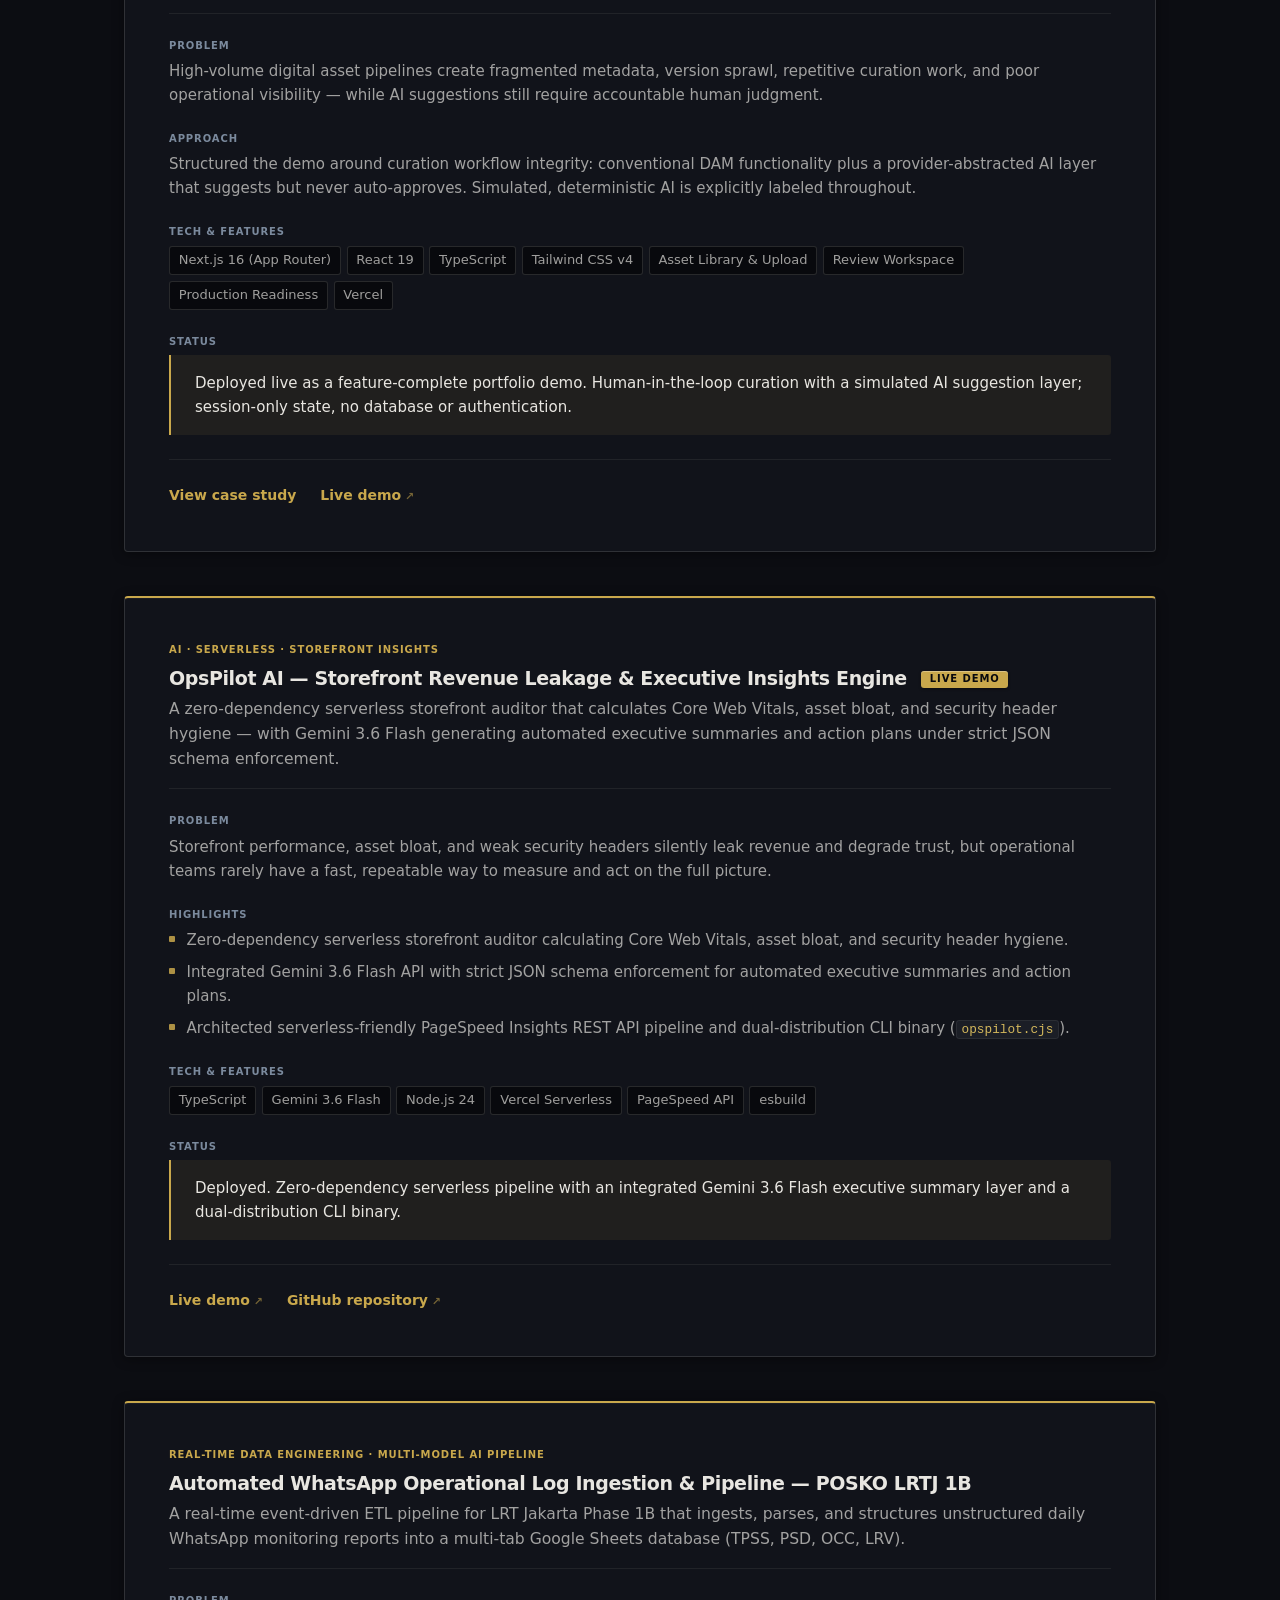
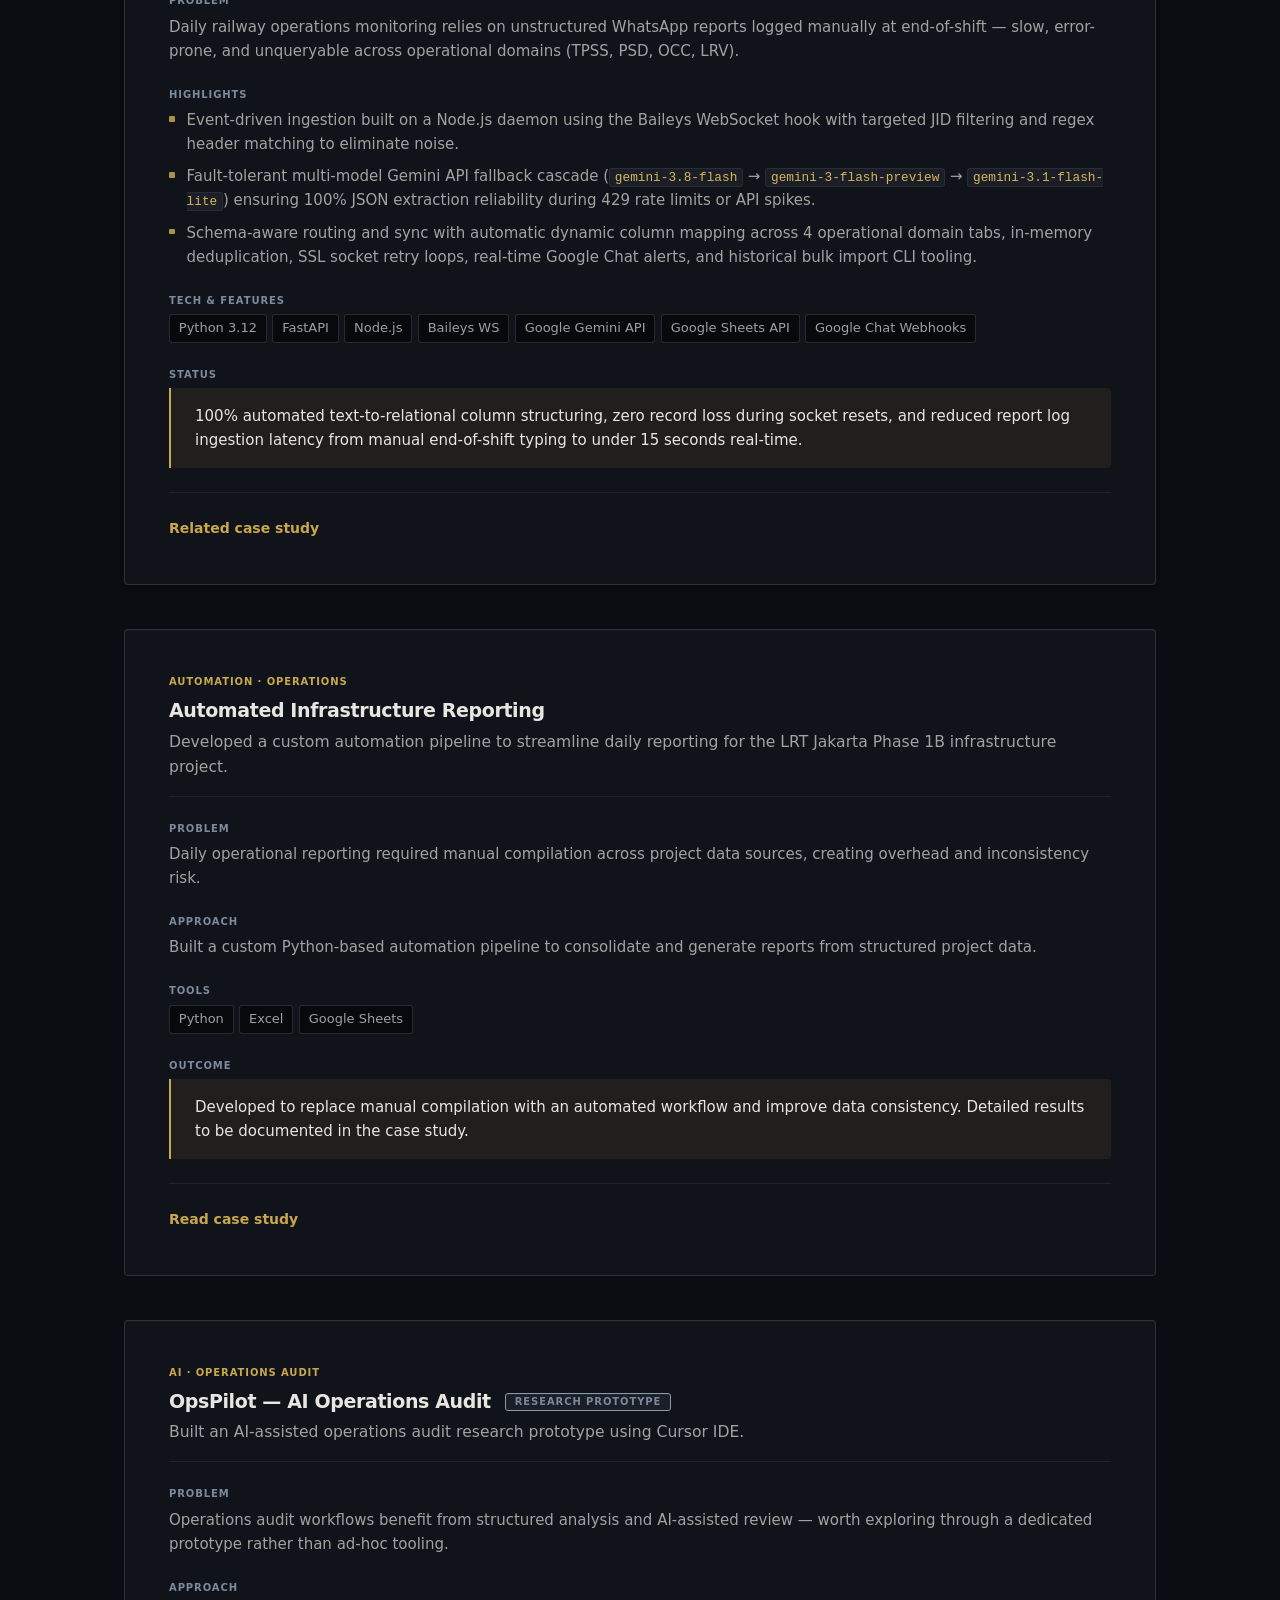
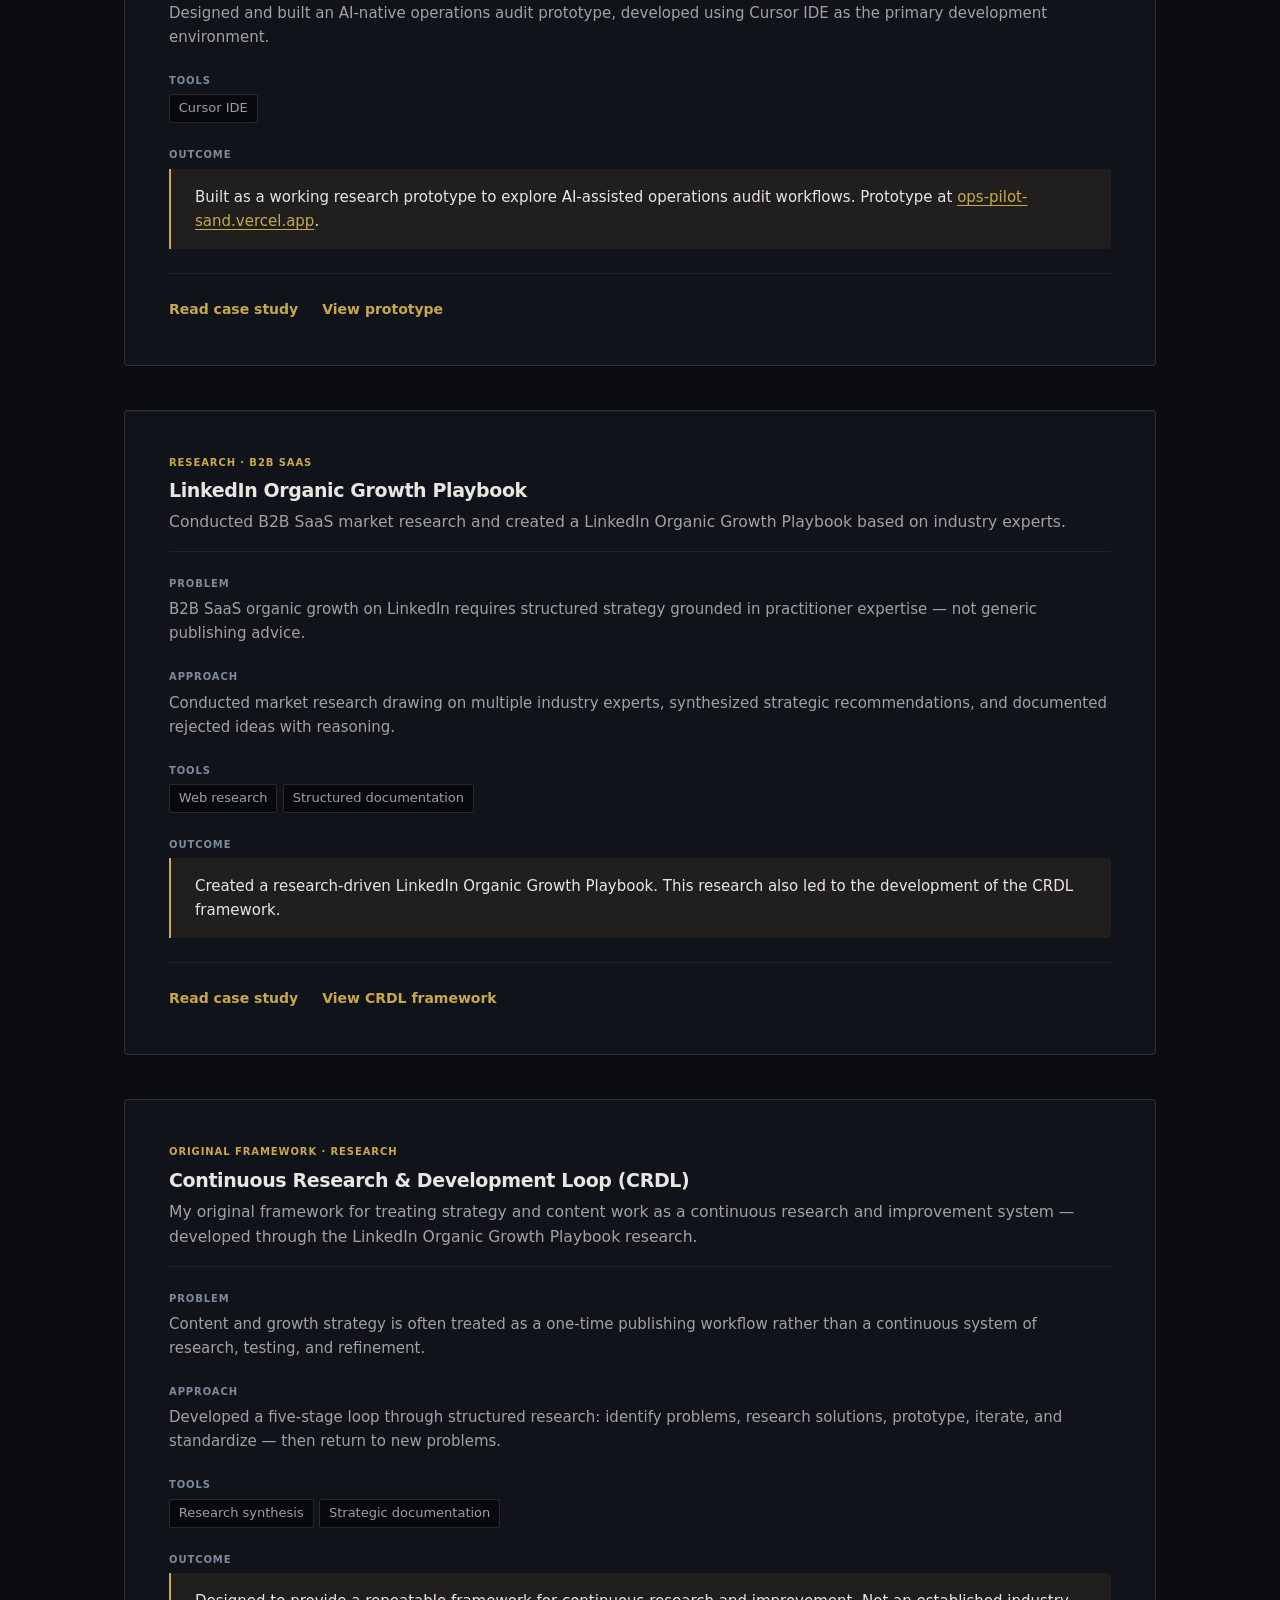
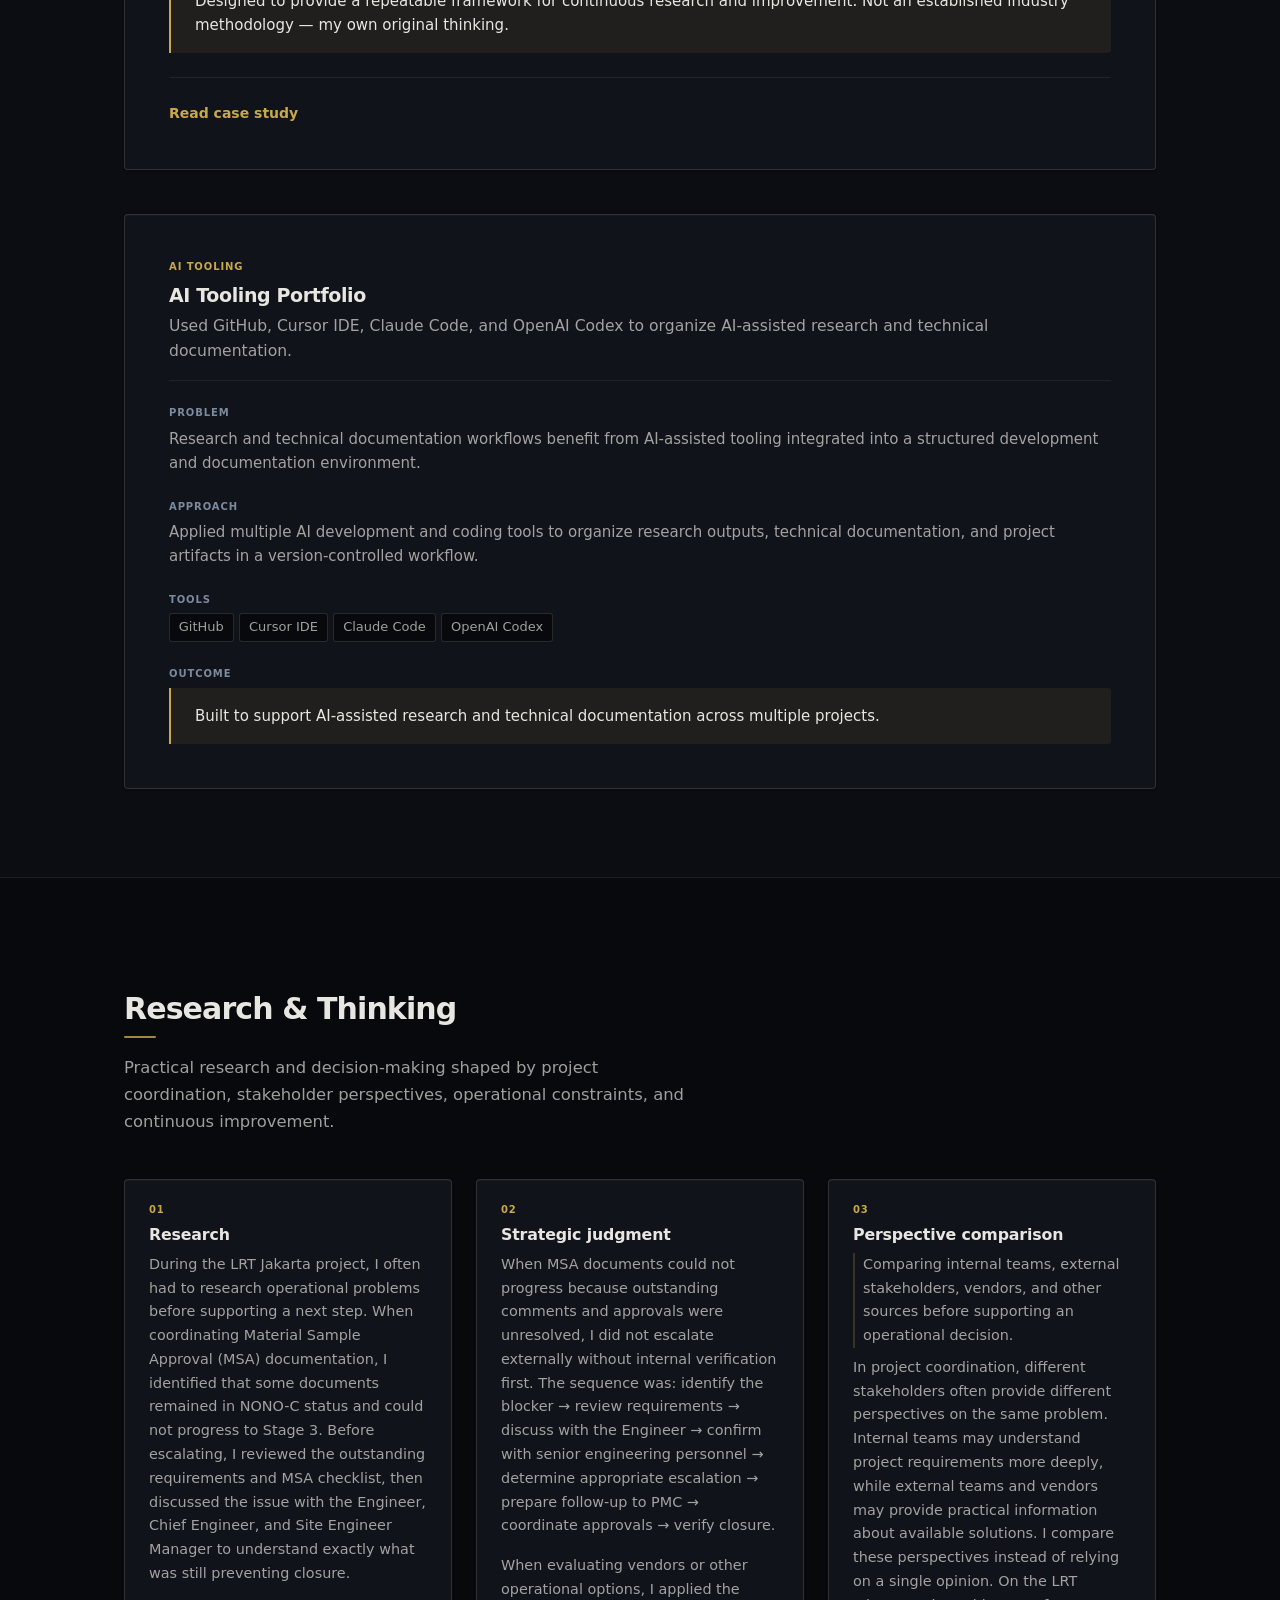
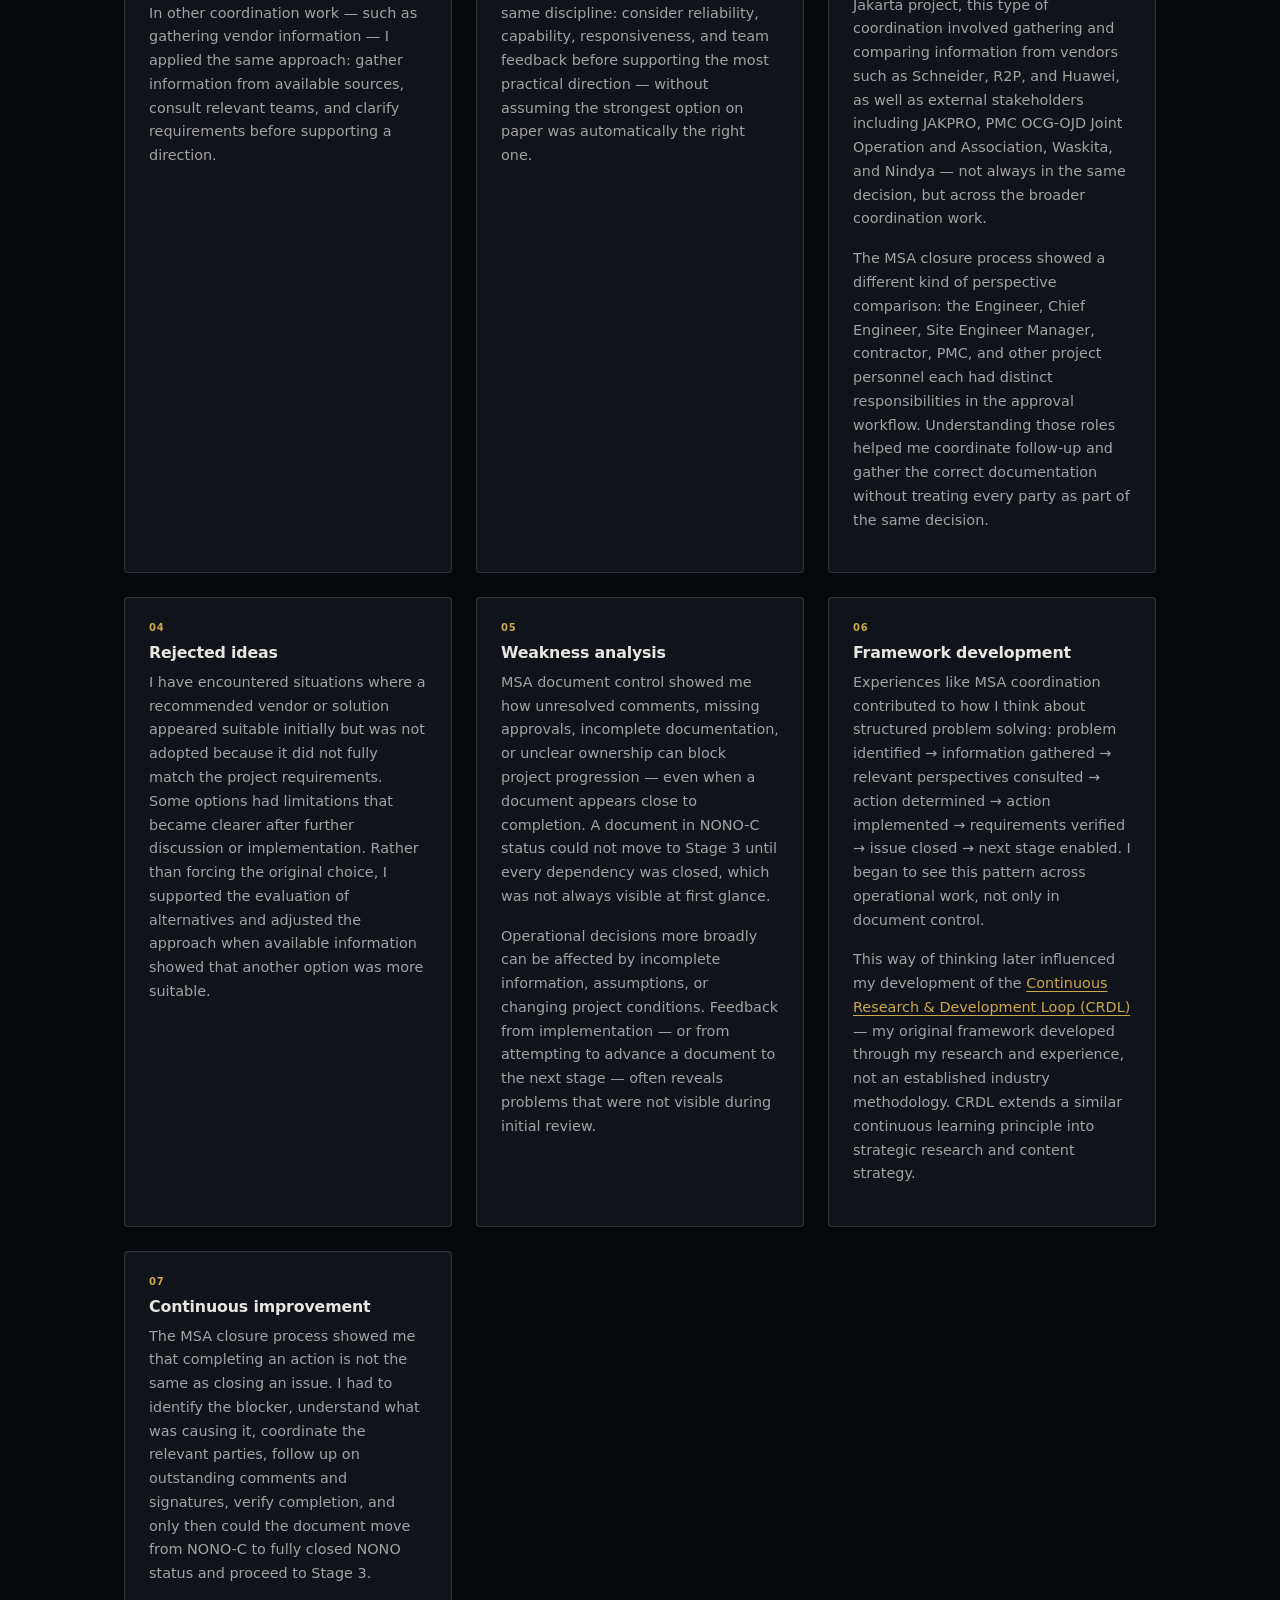
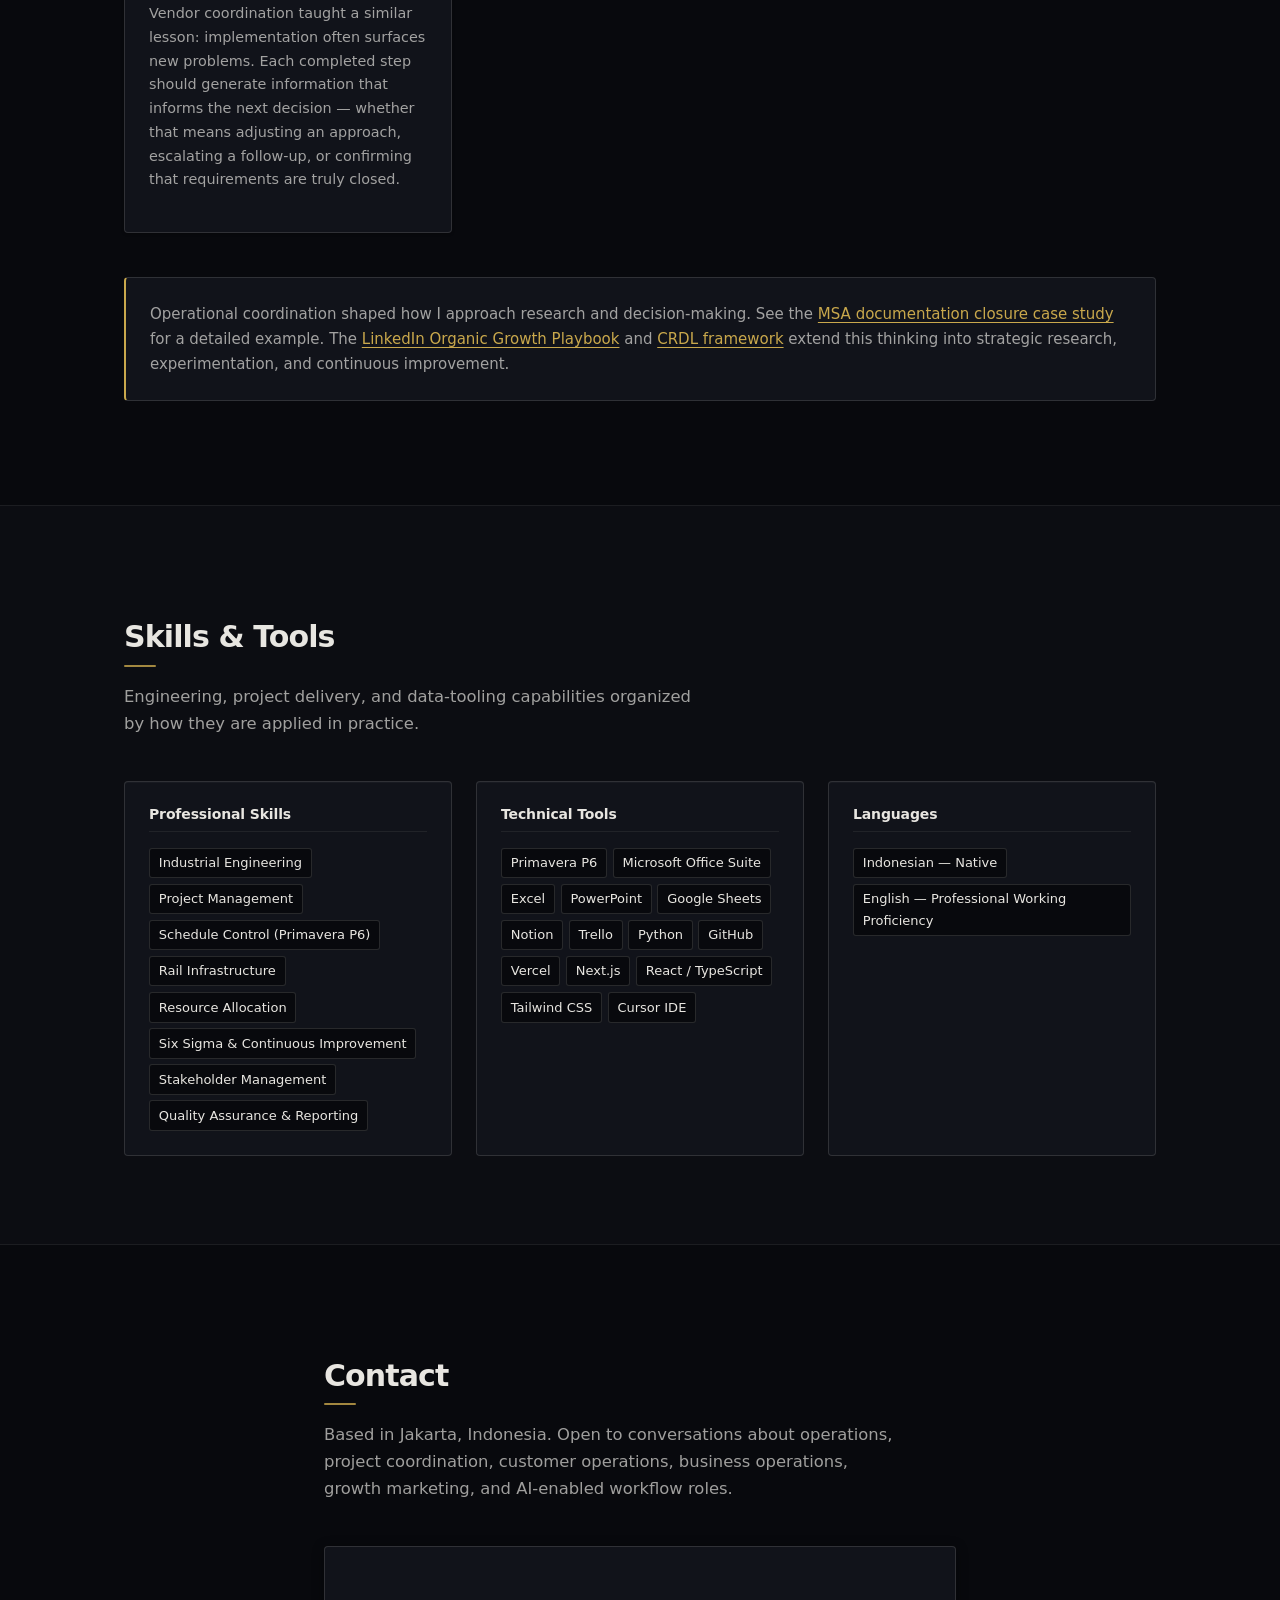
==== commit 0e67dc1d: "feat: add POSKO LRTJ 1B pipeline project" ====
--- a/index.html
+++ b/index.html
@@ -119,6 +119,14 @@
                 <a class="text-link text-link--external" href="https://github.com/fadel3215a/OpsPilot" target="_blank" rel="noopener noreferrer">GitHub repository</a>
               </div>
             </article>
+            <article class="card card--featured">
+              <p class="card-label">Real-Time Data Engineering · Multi-Model AI Pipeline</p>
+              <h3>Automated WhatsApp Operational Log Ingestion &amp; Pipeline — POSKO LRTJ 1B</h3>
+              <p>Real-time event-driven ETL pipeline for LRT Jakarta Phase 1B — ingesting, parsing, and structuring unstructured daily WhatsApp monitoring reports into a multi-tab Google Sheets database (TPSS, PSD, OCC, LRV) with a fault-tolerant multi-model Gemini cascade.</p>
+              <div class="card-actions">
+                <a class="text-link" href="projects/automated-infrastructure-reporting/">Related case study</a>
+              </div>
+            </article>
             <article class="card">
               <p class="card-label">Automation</p>
               <h3>Automated Infrastructure Reporting</h3>
@@ -438,6 +446,55 @@
             <footer class="project-card-footer">
               <a class="text-link text-link--external" href="https://ops-pilot-8uqoj36qj-mfadelwb-7727s-projects.vercel.app/" target="_blank" rel="noopener noreferrer">Live demo</a>
               <a class="text-link text-link--external" href="https://github.com/fadel3215a/OpsPilot" target="_blank" rel="noopener noreferrer">GitHub repository</a>
+            </footer>
+          </article>
+
+          <article class="project-card project-card--featured" id="project-posko-pipeline">
+            <header class="project-card-header">
+              <p class="card-label">Real-Time Data Engineering · Multi-Model AI Pipeline</p>
+              <h3>Automated WhatsApp Operational Log Ingestion &amp; Pipeline — POSKO LRTJ 1B</h3>
+              <p class="project-summary">
+                A real-time event-driven ETL pipeline for LRT Jakarta Phase 1B that ingests, parses,
+                and structures unstructured daily WhatsApp monitoring reports into a multi-tab
+                Google Sheets database (TPSS, PSD, OCC, LRV).
+              </p>
+            </header>
+            <dl class="project-details">
+              <div class="project-field">
+                <dt>Problem</dt>
+                <dd>Daily railway operations monitoring relies on unstructured WhatsApp reports logged manually at end-of-shift — slow, error-prone, and unqueryable across operational domains (TPSS, PSD, OCC, LRV).</dd>
+              </div>
+              <div class="project-field">
+                <dt>Highlights</dt>
+                <dd>
+                  <ul class="project-highlights">
+                    <li>Event-driven ingestion built on a Node.js daemon using the Baileys WebSocket hook with targeted JID filtering and regex header matching to eliminate noise.</li>
+                    <li>Fault-tolerant multi-model Gemini API fallback cascade (<code>gemini-3.8-flash</code> → <code>gemini-3-flash-preview</code> → <code>gemini-3.1-flash-lite</code>) ensuring 100% JSON extraction reliability during 429 rate limits or API spikes.</li>
+                    <li>Schema-aware routing and sync with automatic dynamic column mapping across 4 operational domain tabs, in-memory deduplication, SSL socket retry loops, real-time Google Chat alerts, and historical bulk import CLI tooling.</li>
+                  </ul>
+                </dd>
+              </div>
+              <div class="project-field">
+                <dt>Tech &amp; features</dt>
+                <dd>
+                  <ul class="tag-list">
+                    <li>Python 3.12</li>
+                    <li>FastAPI</li>
+                    <li>Node.js</li>
+                    <li>Baileys WS</li>
+                    <li>Google Gemini API</li>
+                    <li>Google Sheets API</li>
+                    <li>Google Chat Webhooks</li>
+                  </ul>
+                </dd>
+              </div>
+              <div class="project-field project-field--outcome">
+                <dt>Status</dt>
+                <dd>100% automated text-to-relational column structuring, zero record loss during socket resets, and reduced report log ingestion latency from manual end-of-shift typing to under 15 seconds real-time.</dd>
+              </div>
+            </dl>
+            <footer class="project-card-footer">
+              <a class="text-link" href="projects/automated-infrastructure-reporting/">Related case study</a>
             </footer>
           </article>
 
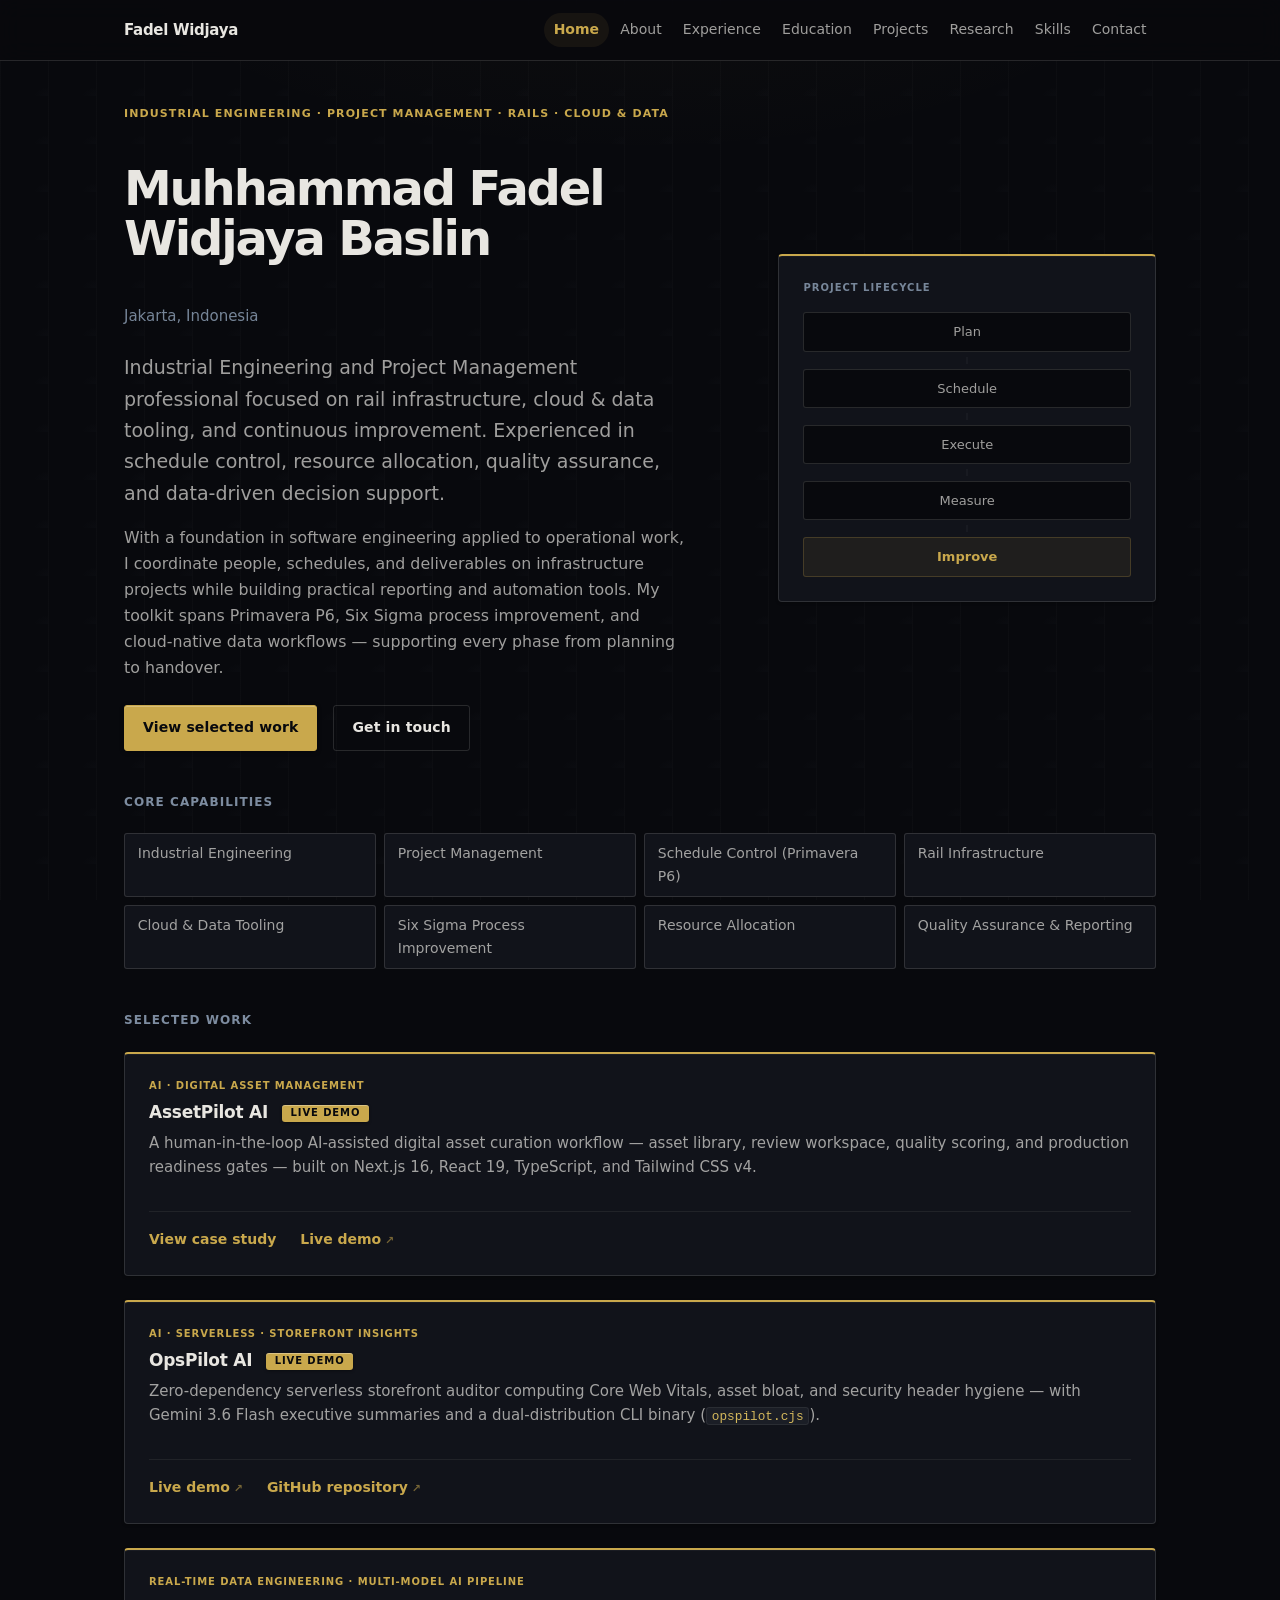
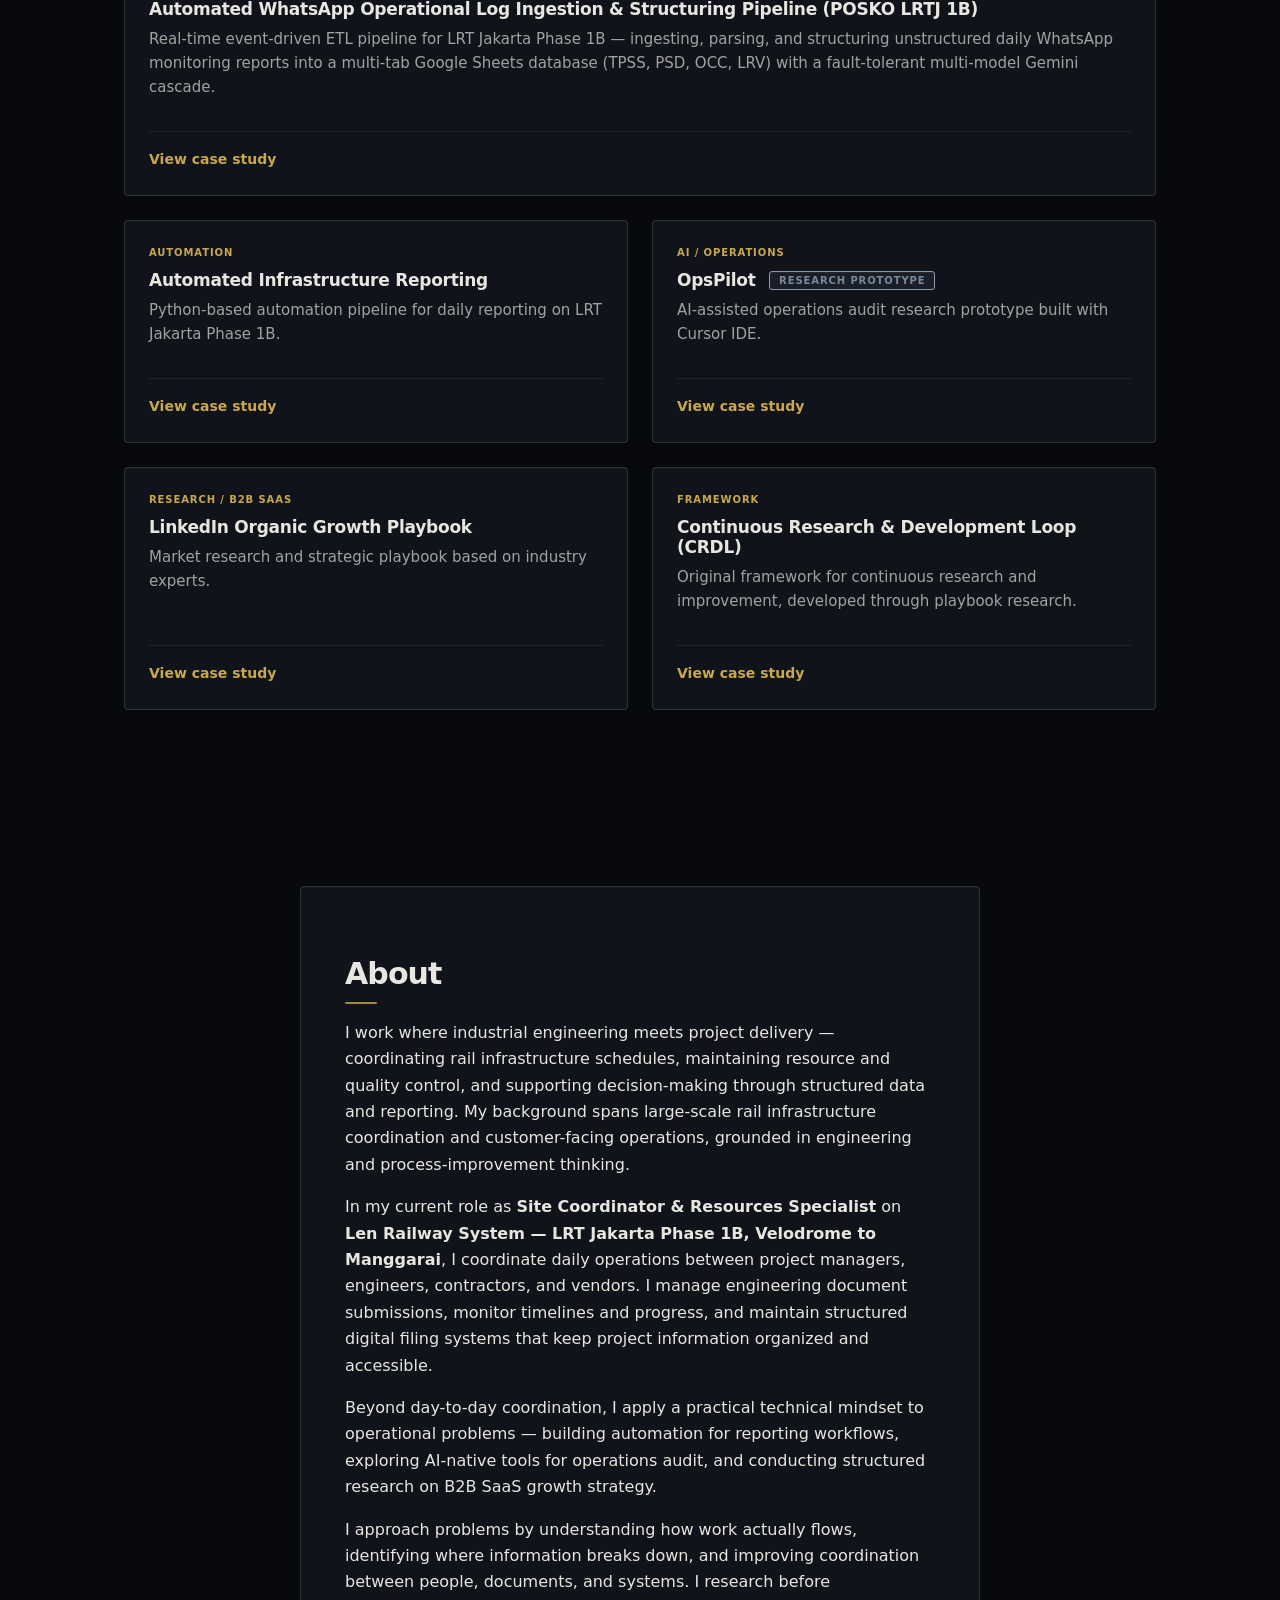
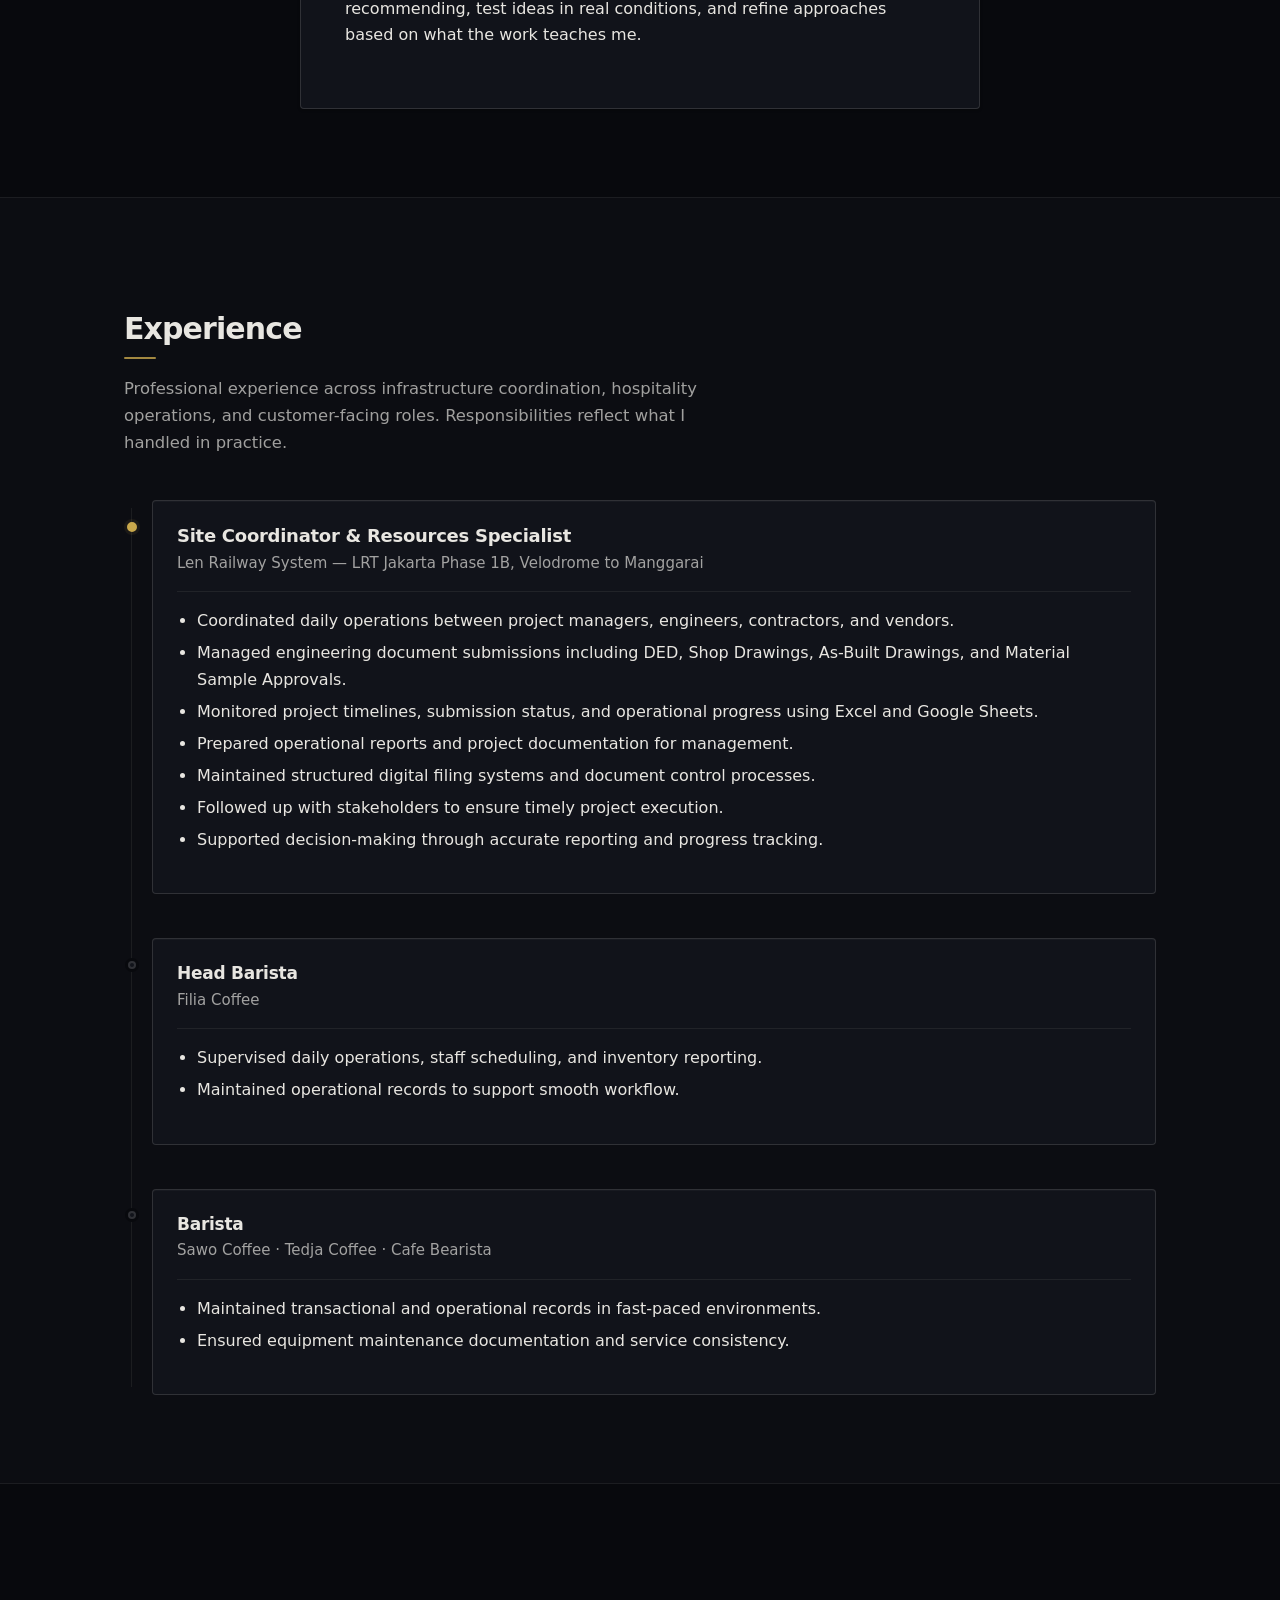
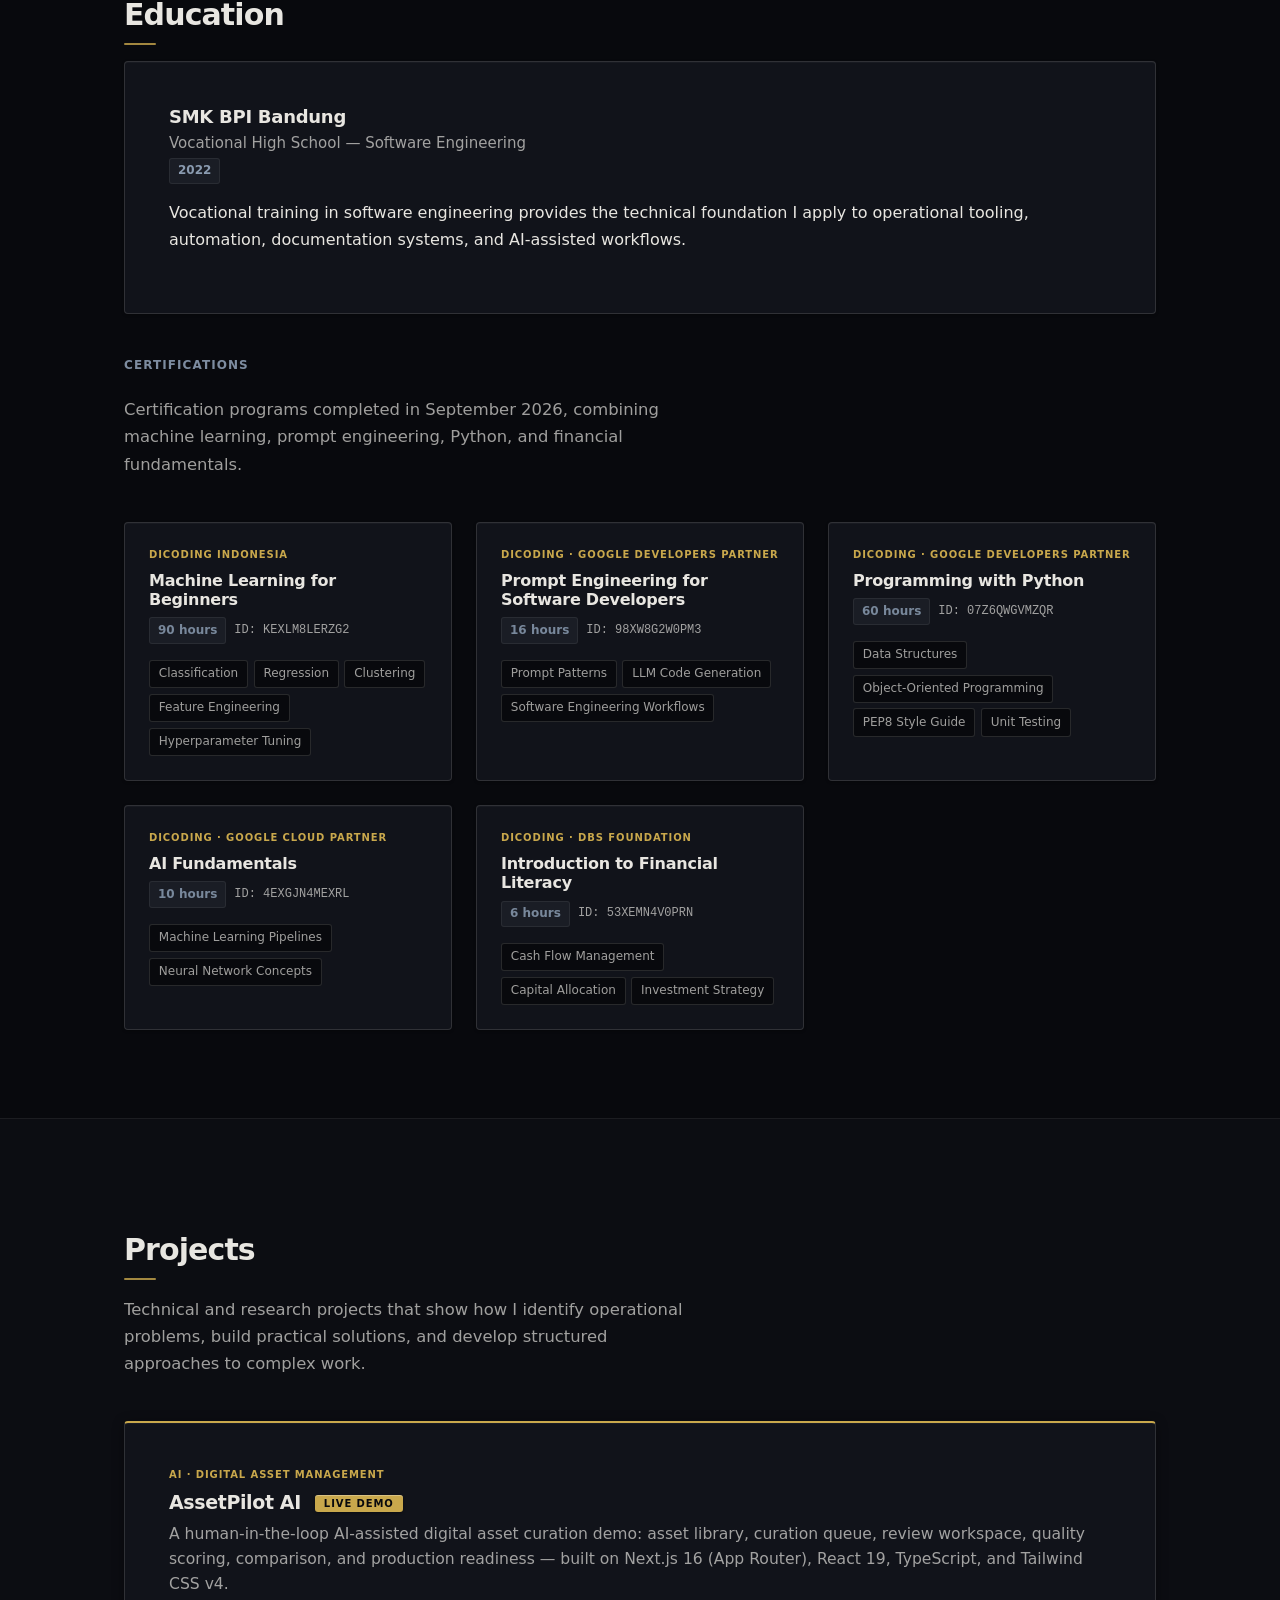
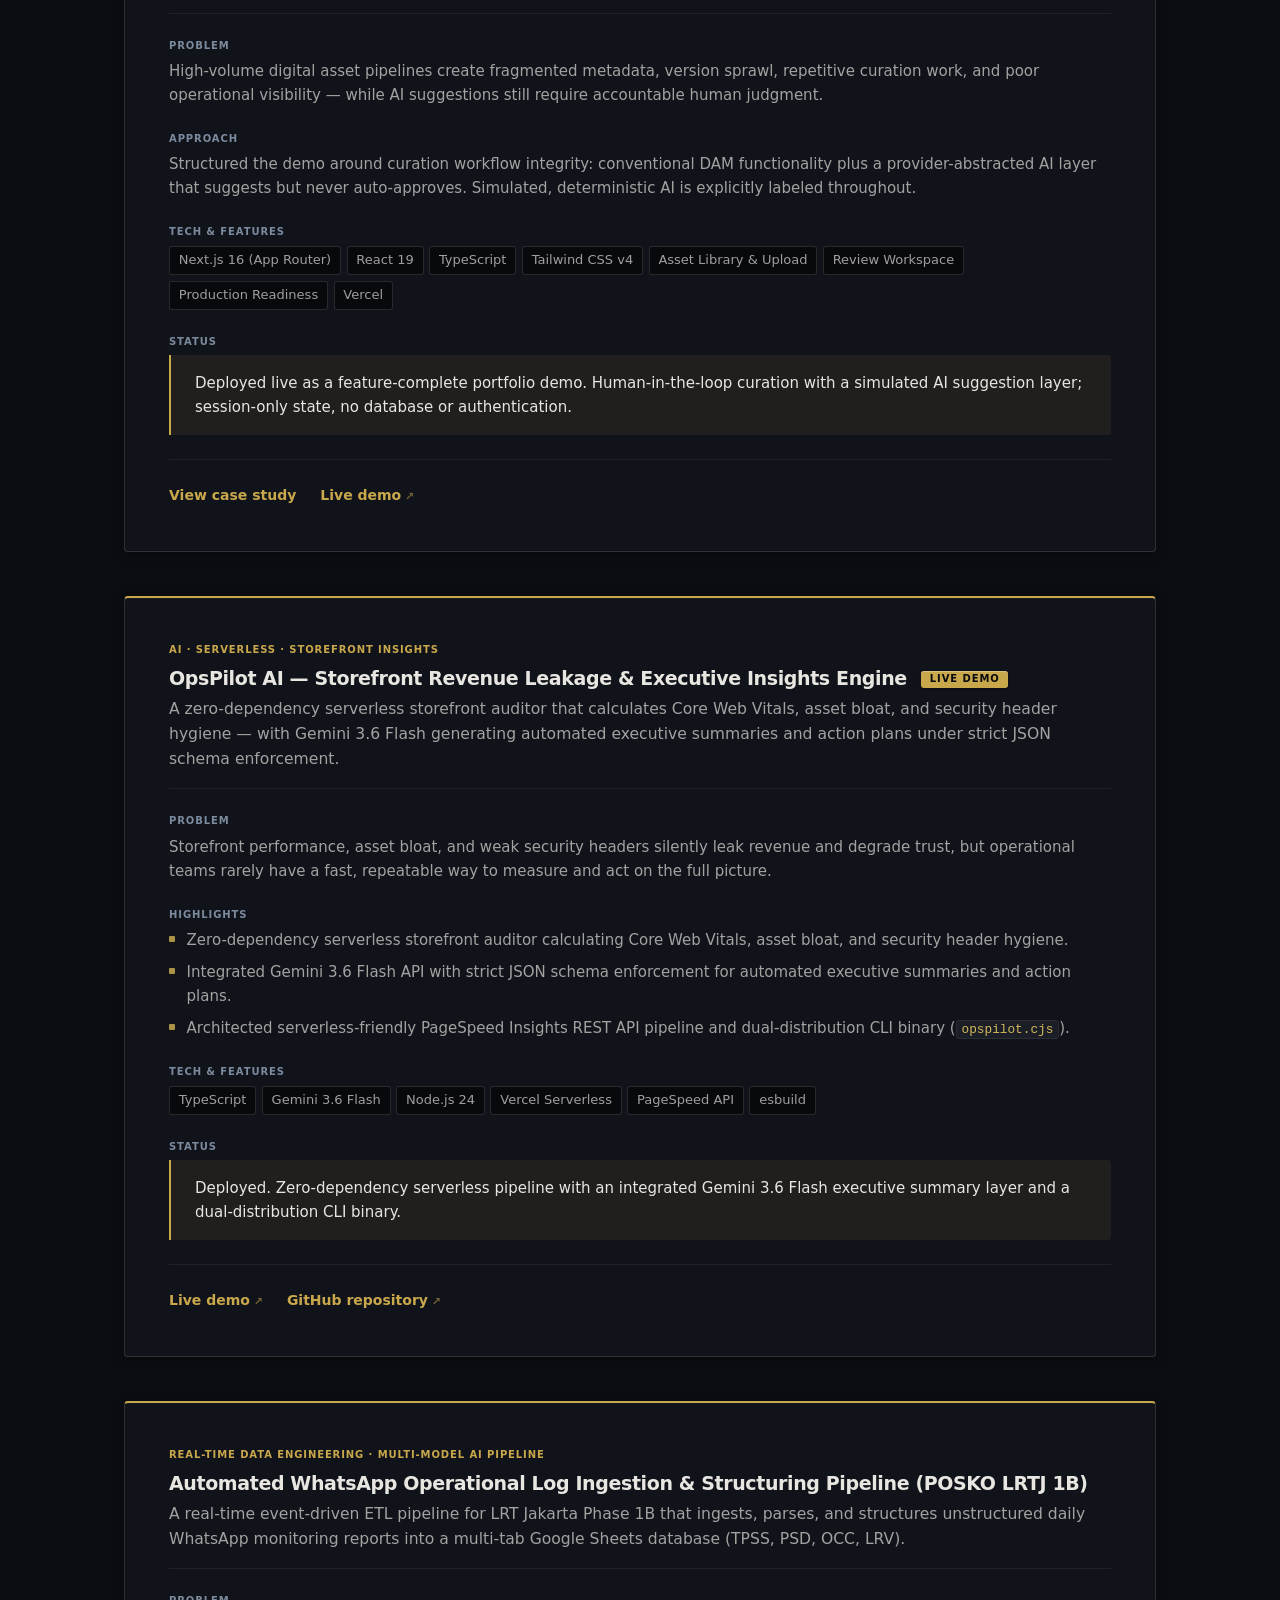
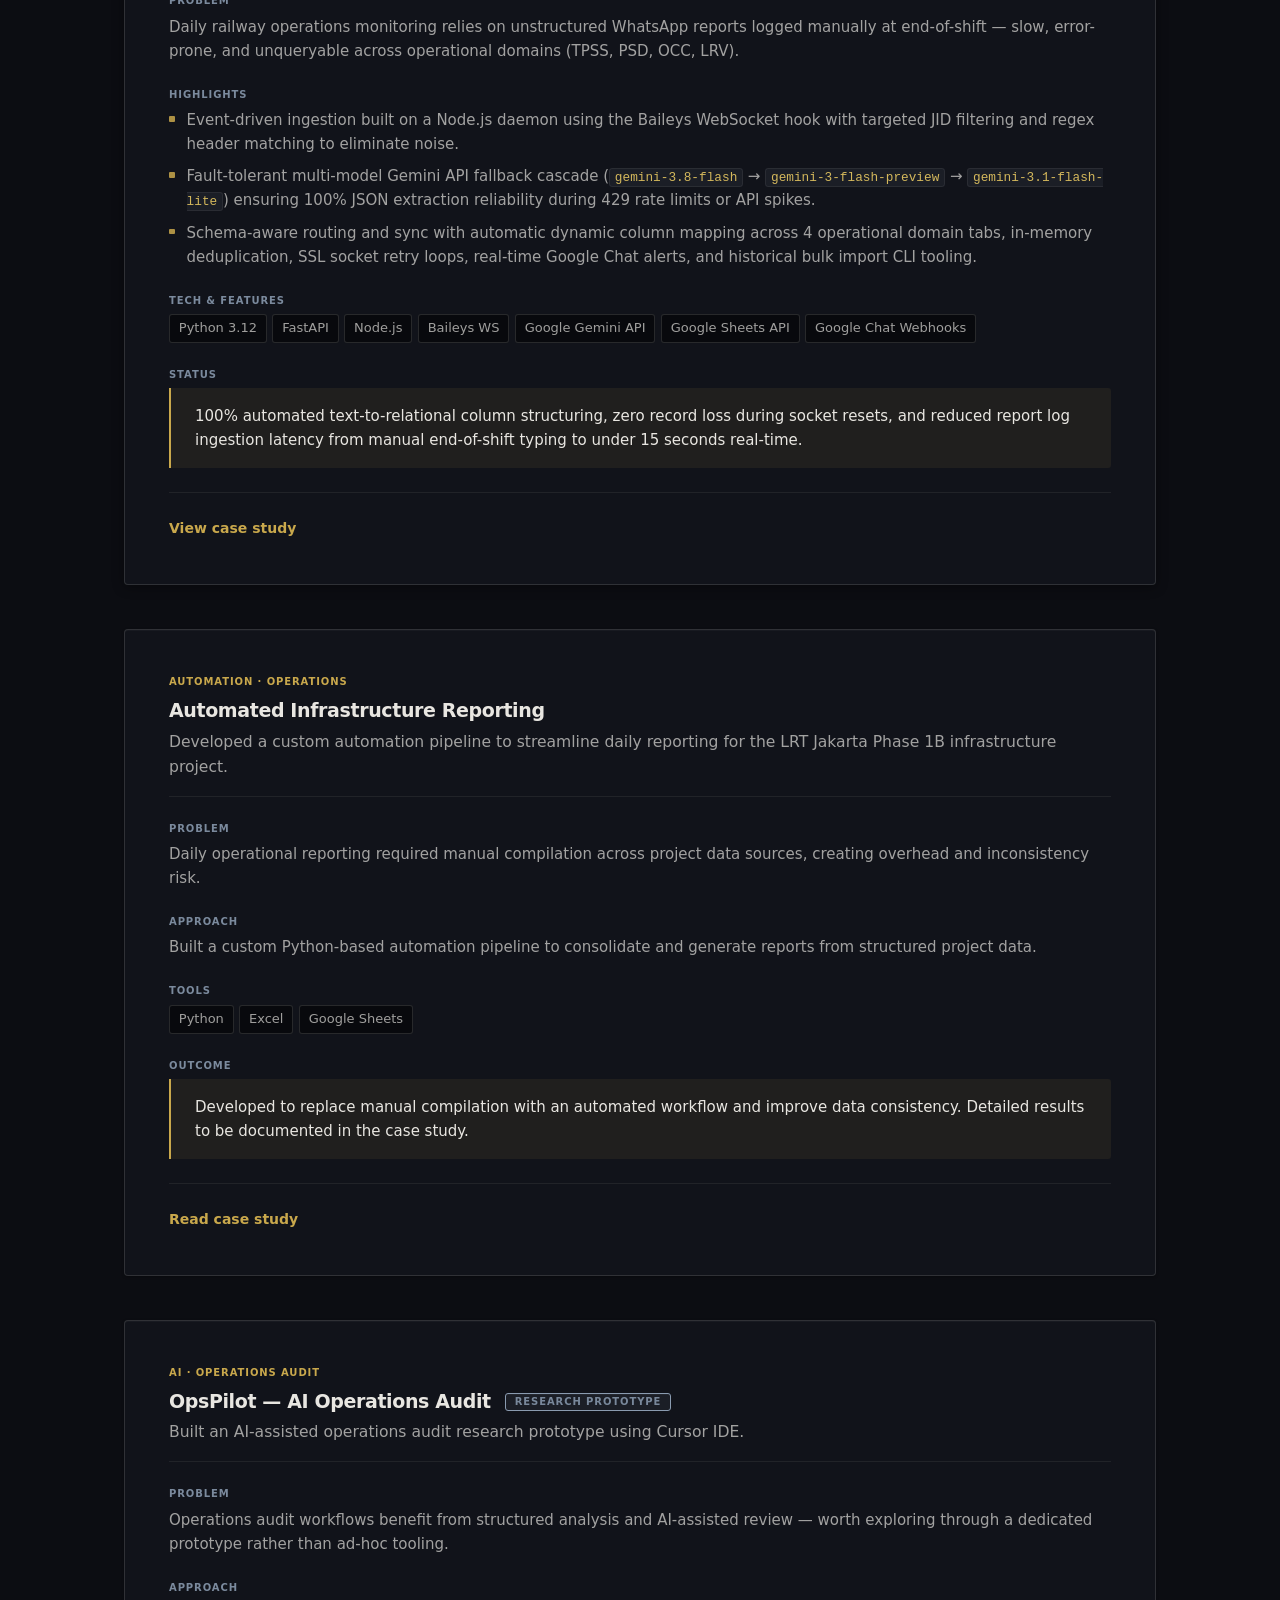
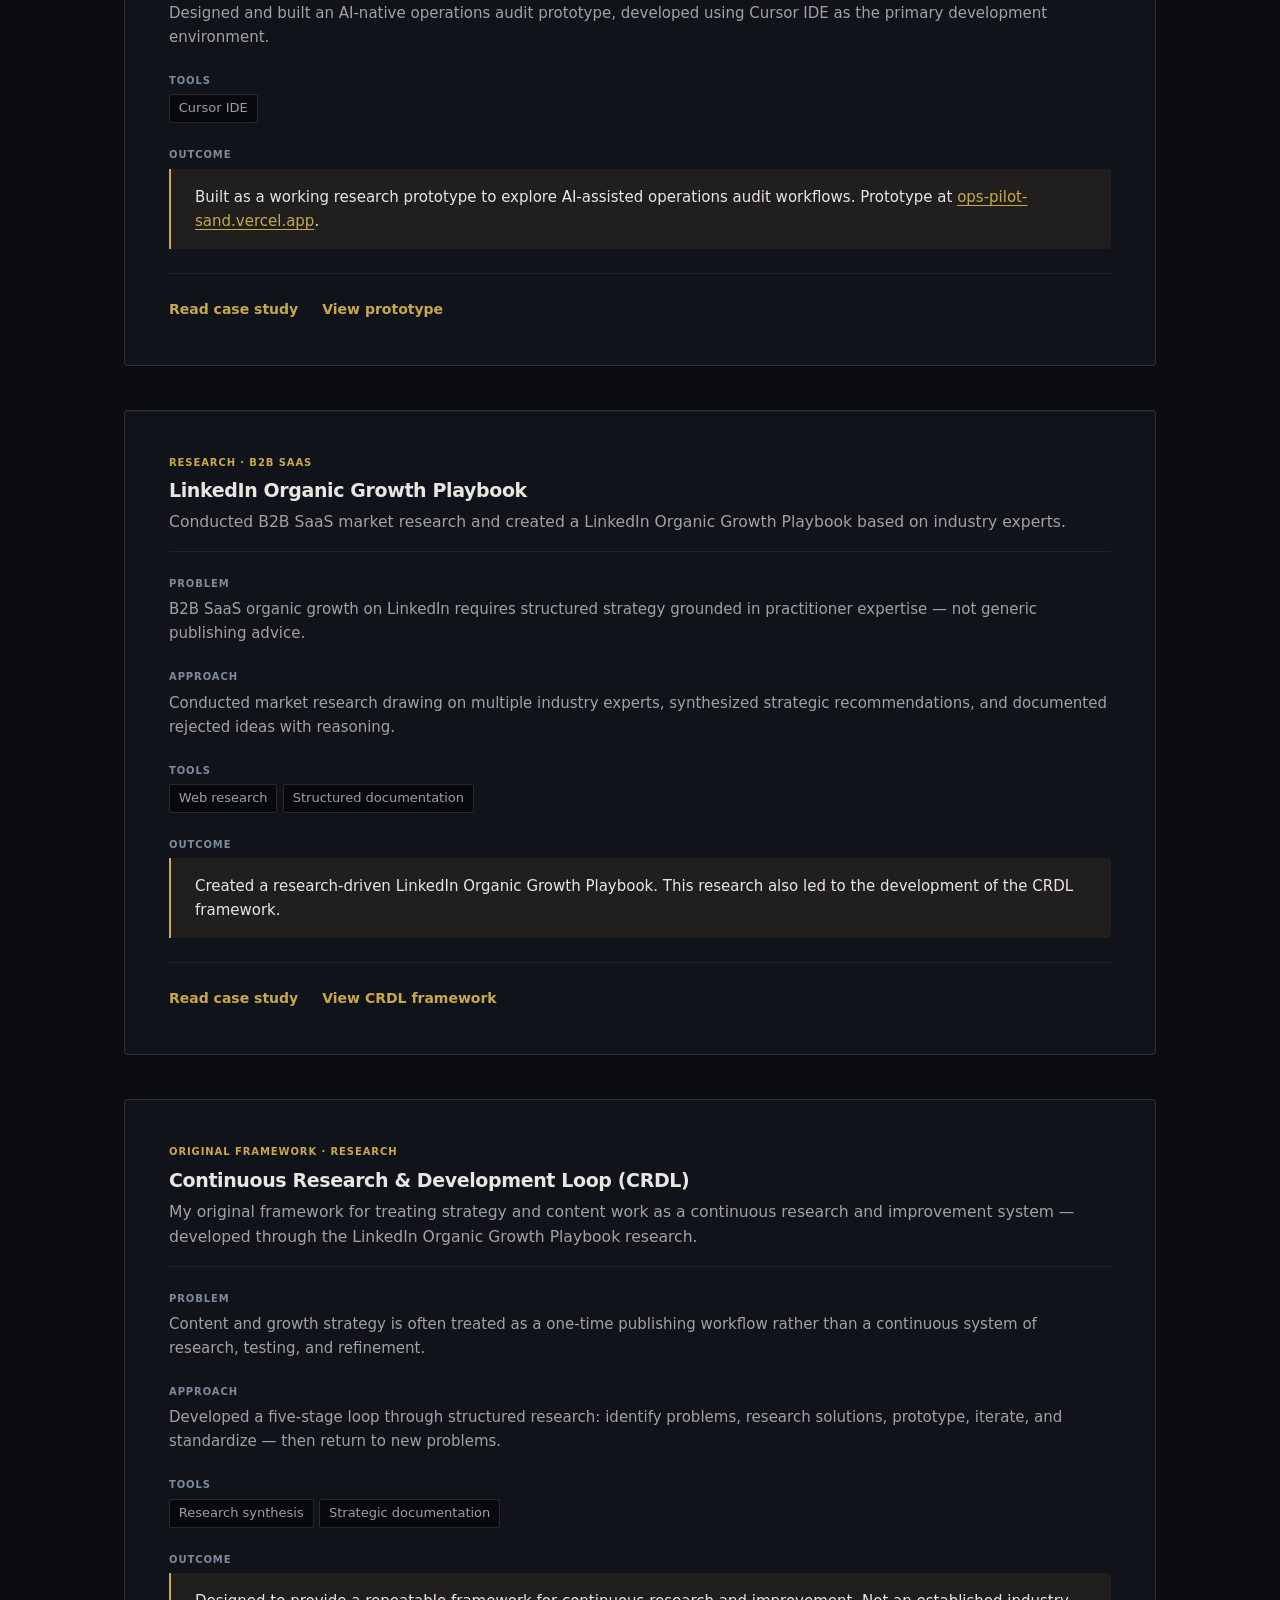
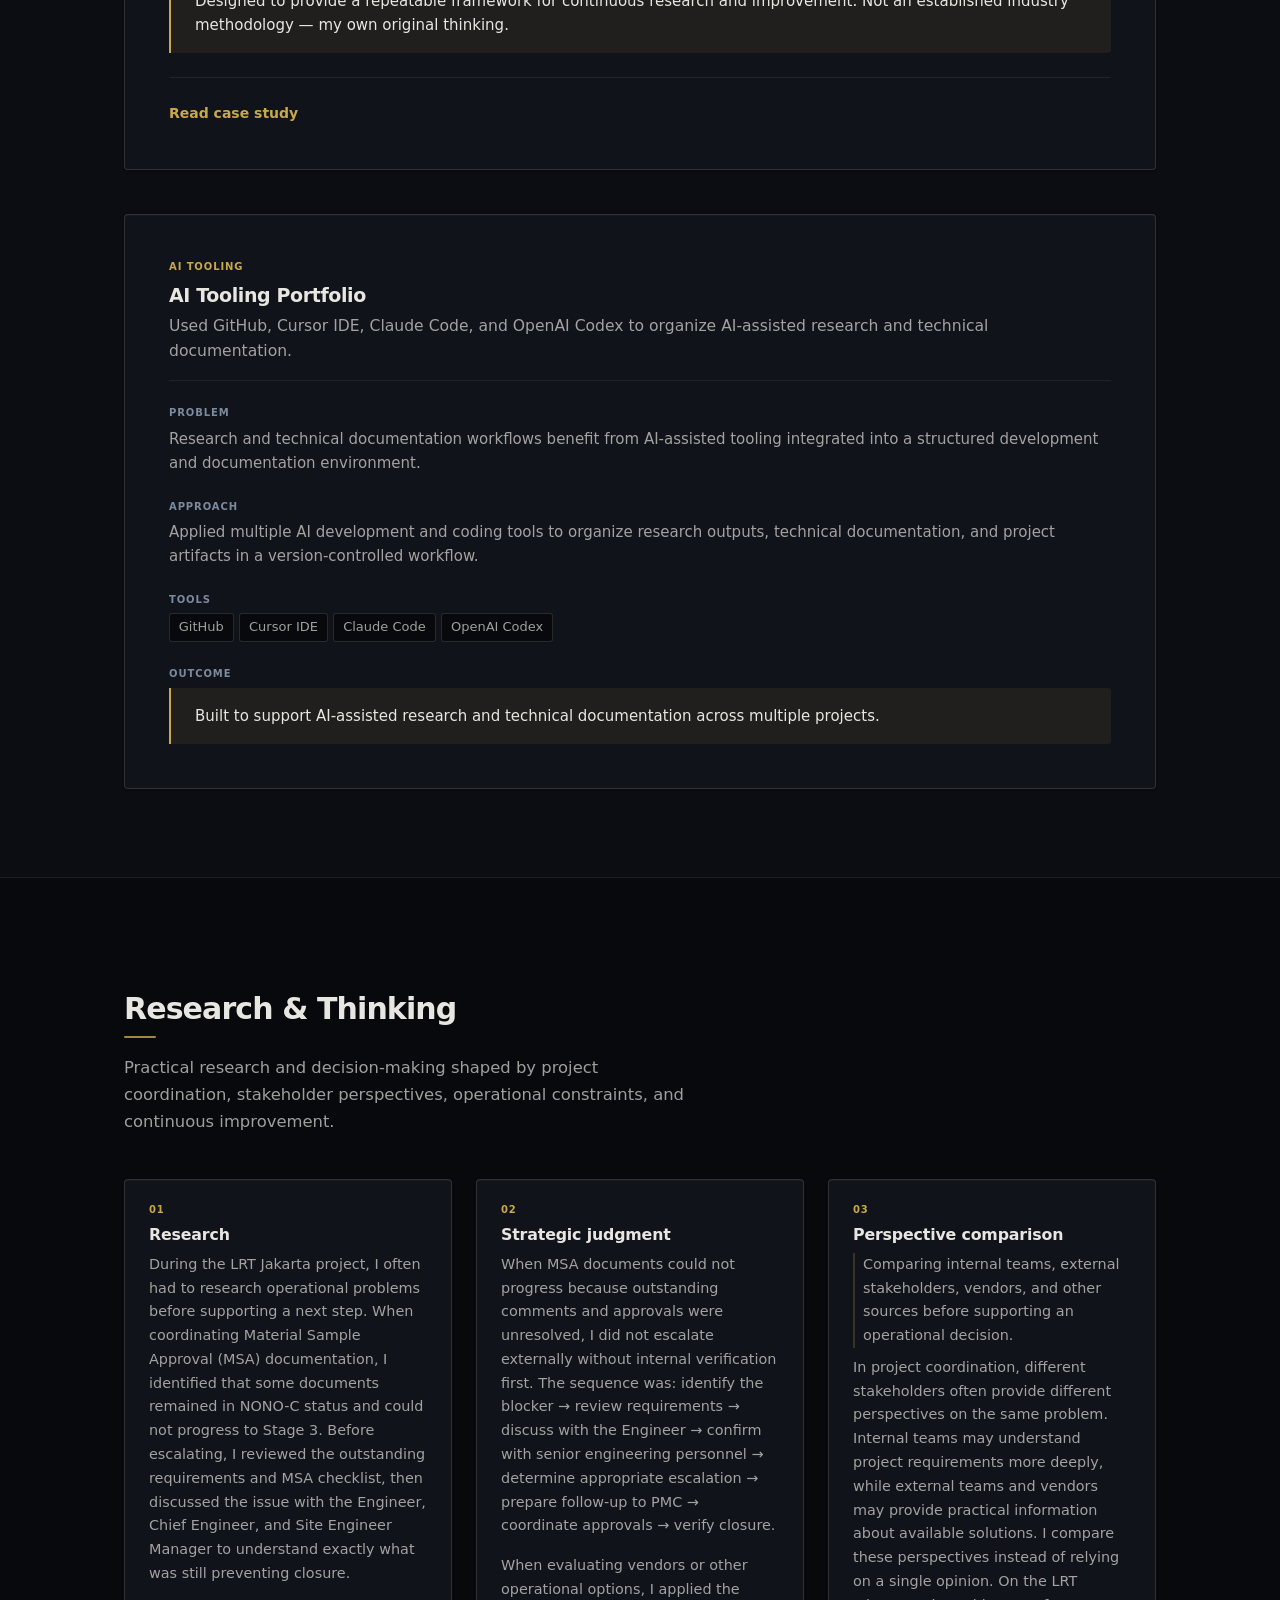
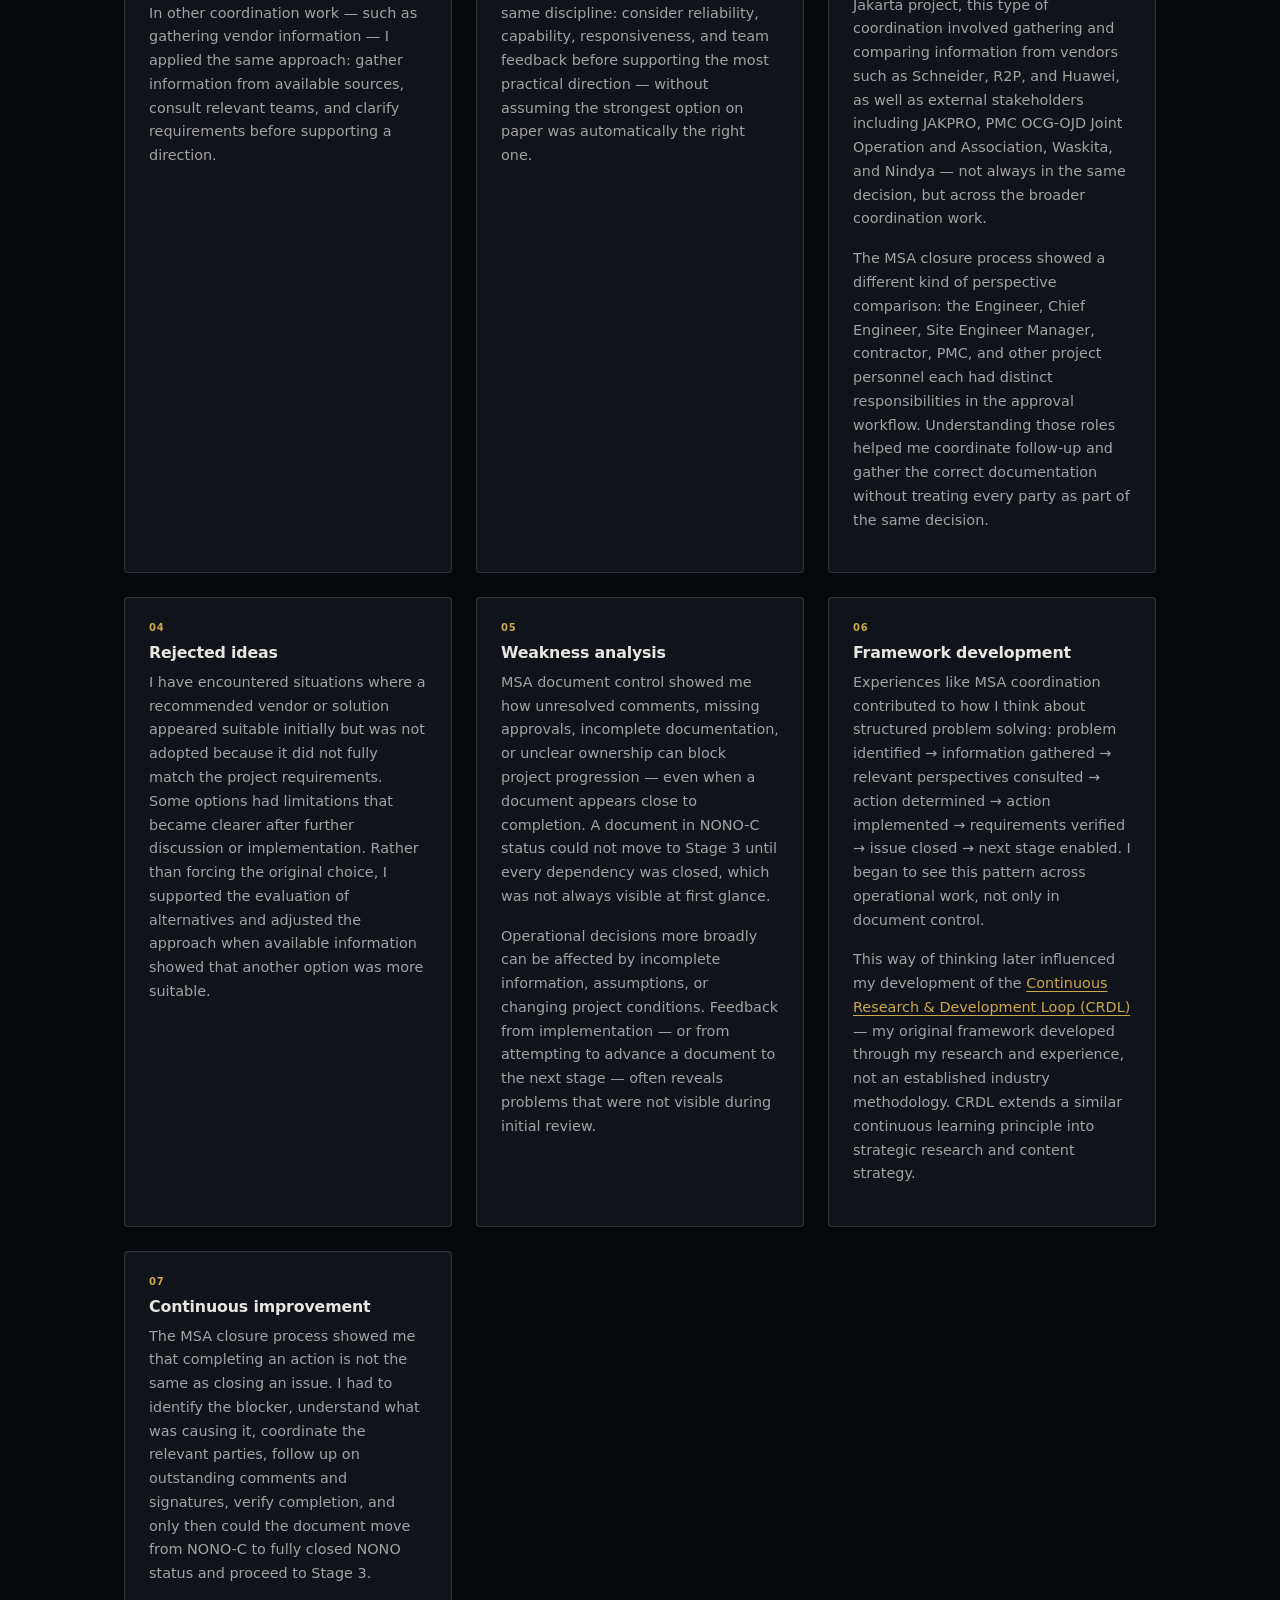
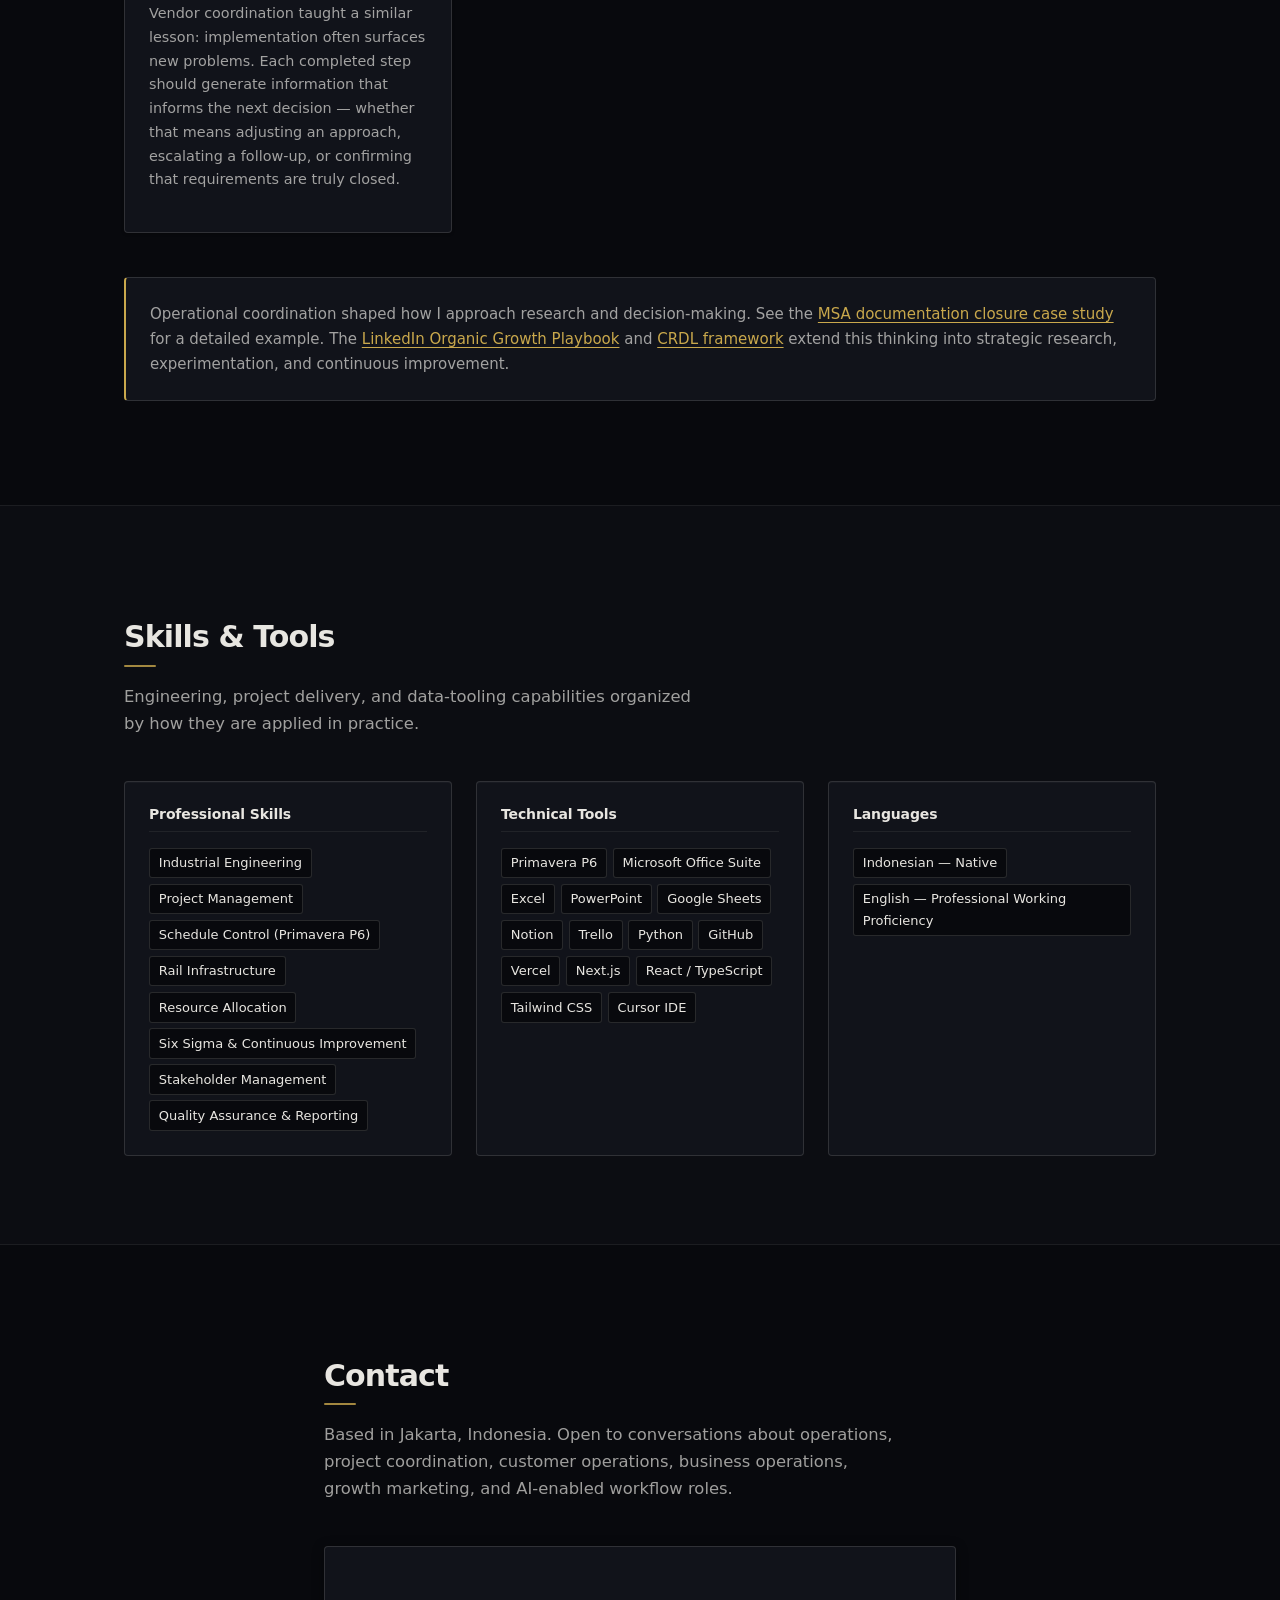
==== commit 8c6464f1: "feat: add POSKO LRTJ 1B project writeup with ASCII architecture" ====
--- a/index.html
+++ b/index.html
@@ -121,10 +121,10 @@
             </article>
             <article class="card card--featured">
               <p class="card-label">Real-Time Data Engineering · Multi-Model AI Pipeline</p>
-              <h3>Automated WhatsApp Operational Log Ingestion &amp; Pipeline — POSKO LRTJ 1B</h3>
+              <h3>Automated WhatsApp Operational Log Ingestion &amp; Structuring Pipeline (POSKO LRTJ 1B)</h3>
               <p>Real-time event-driven ETL pipeline for LRT Jakarta Phase 1B — ingesting, parsing, and structuring unstructured daily WhatsApp monitoring reports into a multi-tab Google Sheets database (TPSS, PSD, OCC, LRV) with a fault-tolerant multi-model Gemini cascade.</p>
               <div class="card-actions">
-                <a class="text-link" href="projects/automated-infrastructure-reporting/">Related case study</a>
+                <a class="text-link" href="projects/posko-lrtj-1b/index.html">View case study</a>
               </div>
             </article>
             <article class="card">
@@ -452,7 +452,7 @@
           <article class="project-card project-card--featured" id="project-posko-pipeline">
             <header class="project-card-header">
               <p class="card-label">Real-Time Data Engineering · Multi-Model AI Pipeline</p>
-              <h3>Automated WhatsApp Operational Log Ingestion &amp; Pipeline — POSKO LRTJ 1B</h3>
+              <h3>Automated WhatsApp Operational Log Ingestion &amp; Structuring Pipeline (POSKO LRTJ 1B)</h3>
               <p class="project-summary">
                 A real-time event-driven ETL pipeline for LRT Jakarta Phase 1B that ingests, parses,
                 and structures unstructured daily WhatsApp monitoring reports into a multi-tab
@@ -494,7 +494,7 @@
               </div>
             </dl>
             <footer class="project-card-footer">
-              <a class="text-link" href="projects/automated-infrastructure-reporting/">Related case study</a>
+              <a class="text-link" href="projects/posko-lrtj-1b/index.html">View case study</a>
             </footer>
           </article>
 
--- a/css/style.css
+++ b/css/style.css
@@ -1193,6 +1193,96 @@
 }
 
 /* ==========================================================================
+   Case study code windows & tables
+   ========================================================================== */
+
+.code-window {
+  margin: var(--space-sm) 0 0;
+  background: var(--color-bg);
+  border: 1px solid var(--color-border-strong);
+  border-radius: var(--radius);
+  overflow: hidden;
+  box-shadow: inset 0 1px 0 rgba(255, 255, 255, 0.03);
+}
+
+.code-window-lang {
+  margin: 0;
+  padding: 0.3rem var(--space-sm);
+  font-family: var(--font-mono);
+  font-size: 0.6875rem;
+  letter-spacing: 0.09em;
+  text-transform: uppercase;
+  color: var(--color-text-light);
+  background: var(--color-surface);
+  border-bottom: 1px solid var(--color-border);
+}
+
+.code-window-body {
+  margin: 0;
+  padding: var(--space-md);
+  overflow-x: auto;
+  display: flex;
+  justify-content: center;
+}
+
+.code-window-body code {
+  display: block;
+  white-space: pre;
+  width: max-content;
+  font-family: var(--font-mono);
+  font-size: 0.8125rem;
+  line-height: 1.5;
+  color: var(--color-accent-secondary);
+  background: none;
+  border: none;
+  padding: 0;
+}
+
+.table-wrap {
+  margin-top: var(--space-sm);
+  overflow-x: auto;
+}
+
+.tech-table {
+  width: 100%;
+  border-collapse: collapse;
+  font-size: 0.95rem;
+}
+
+.tech-table th,
+.tech-table td {
+  text-align: left;
+  vertical-align: top;
+  padding: var(--space-xs) var(--space-sm);
+  border: 1px solid var(--color-border);
+}
+
+.tech-table thead th {
+  font-size: 0.6875rem;
+  letter-spacing: 0.09em;
+  text-transform: uppercase;
+  color: var(--color-text-light);
+  background: var(--color-surface);
+  font-weight: 650;
+}
+
+.tech-table tbody th {
+  font-weight: 600;
+  color: var(--color-text);
+  white-space: nowrap;
+}
+
+.tech-table td {
+  color: var(--color-text-muted);
+}
+
+@media (max-width: 599px) {
+  .code-window-body {
+    justify-content: flex-start;
+  }
+}
+
+/* ==========================================================================
    Timeline
    ========================================================================== */
 
